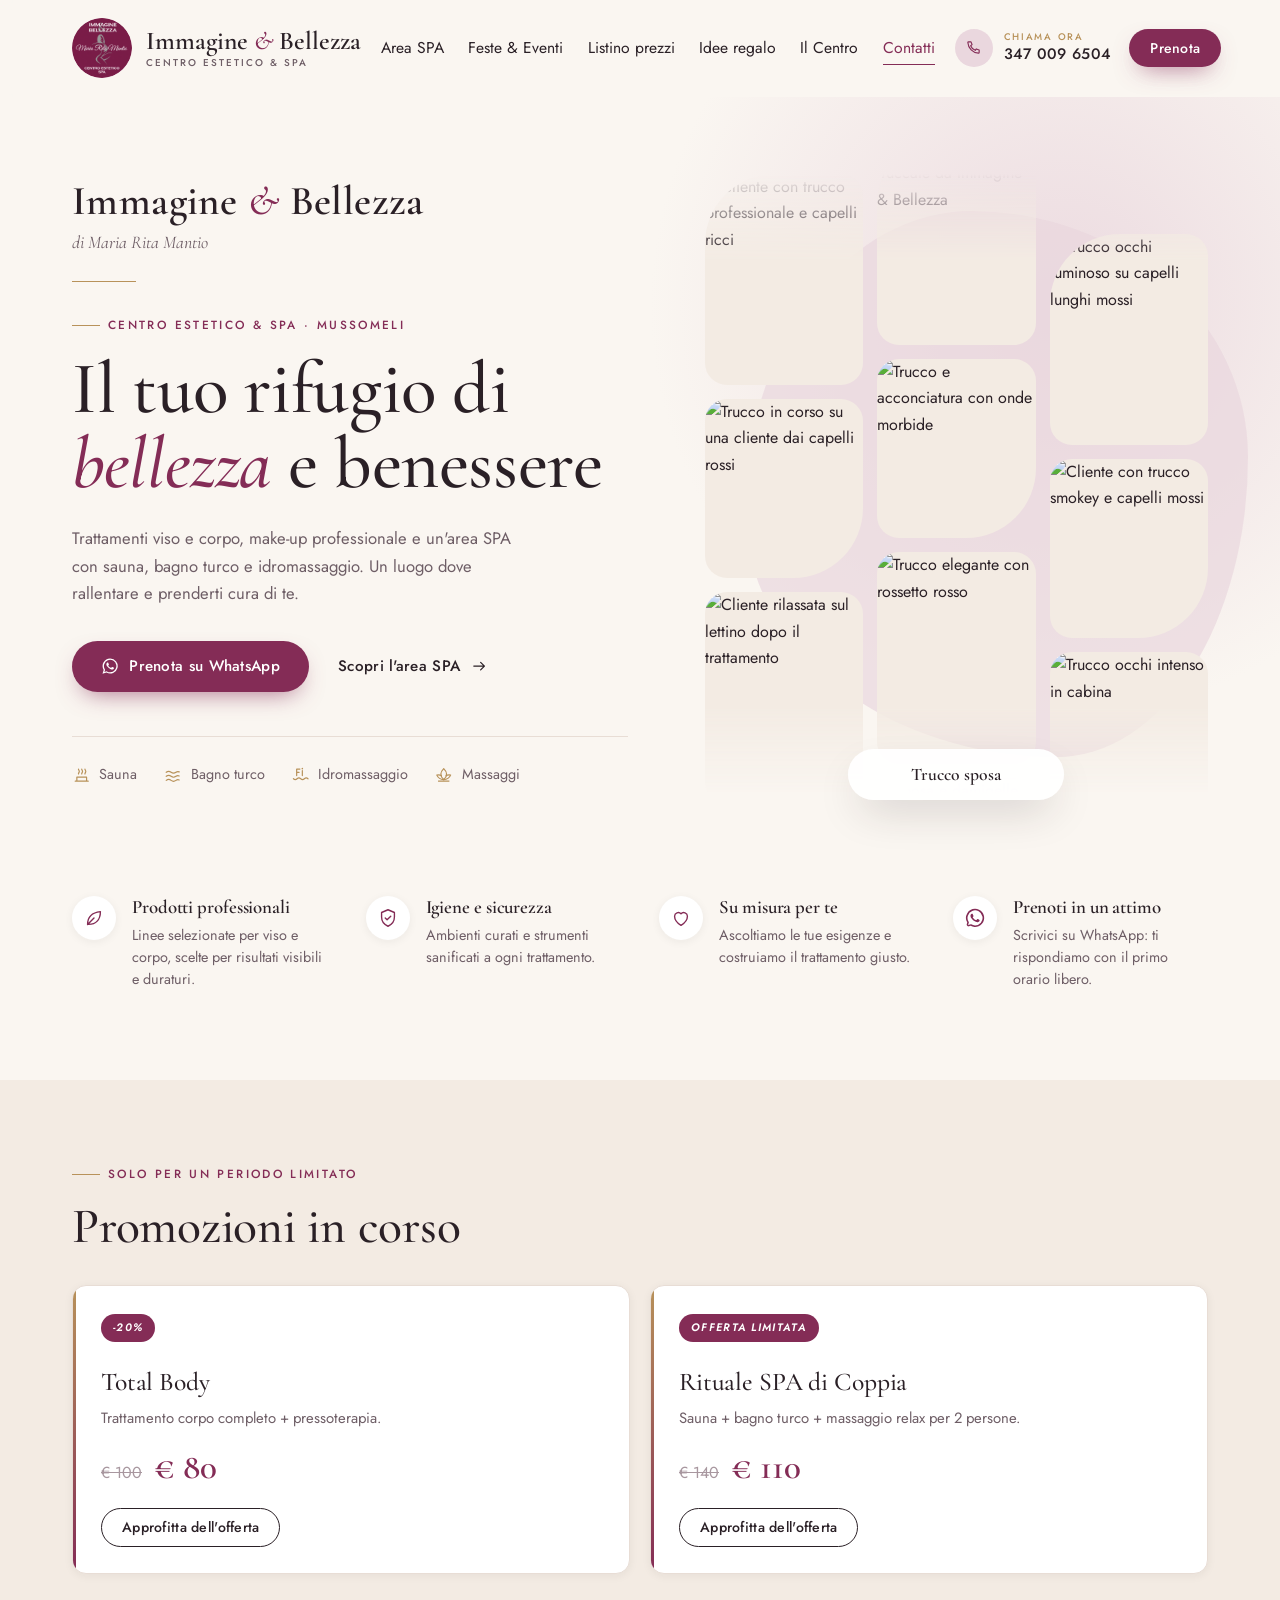
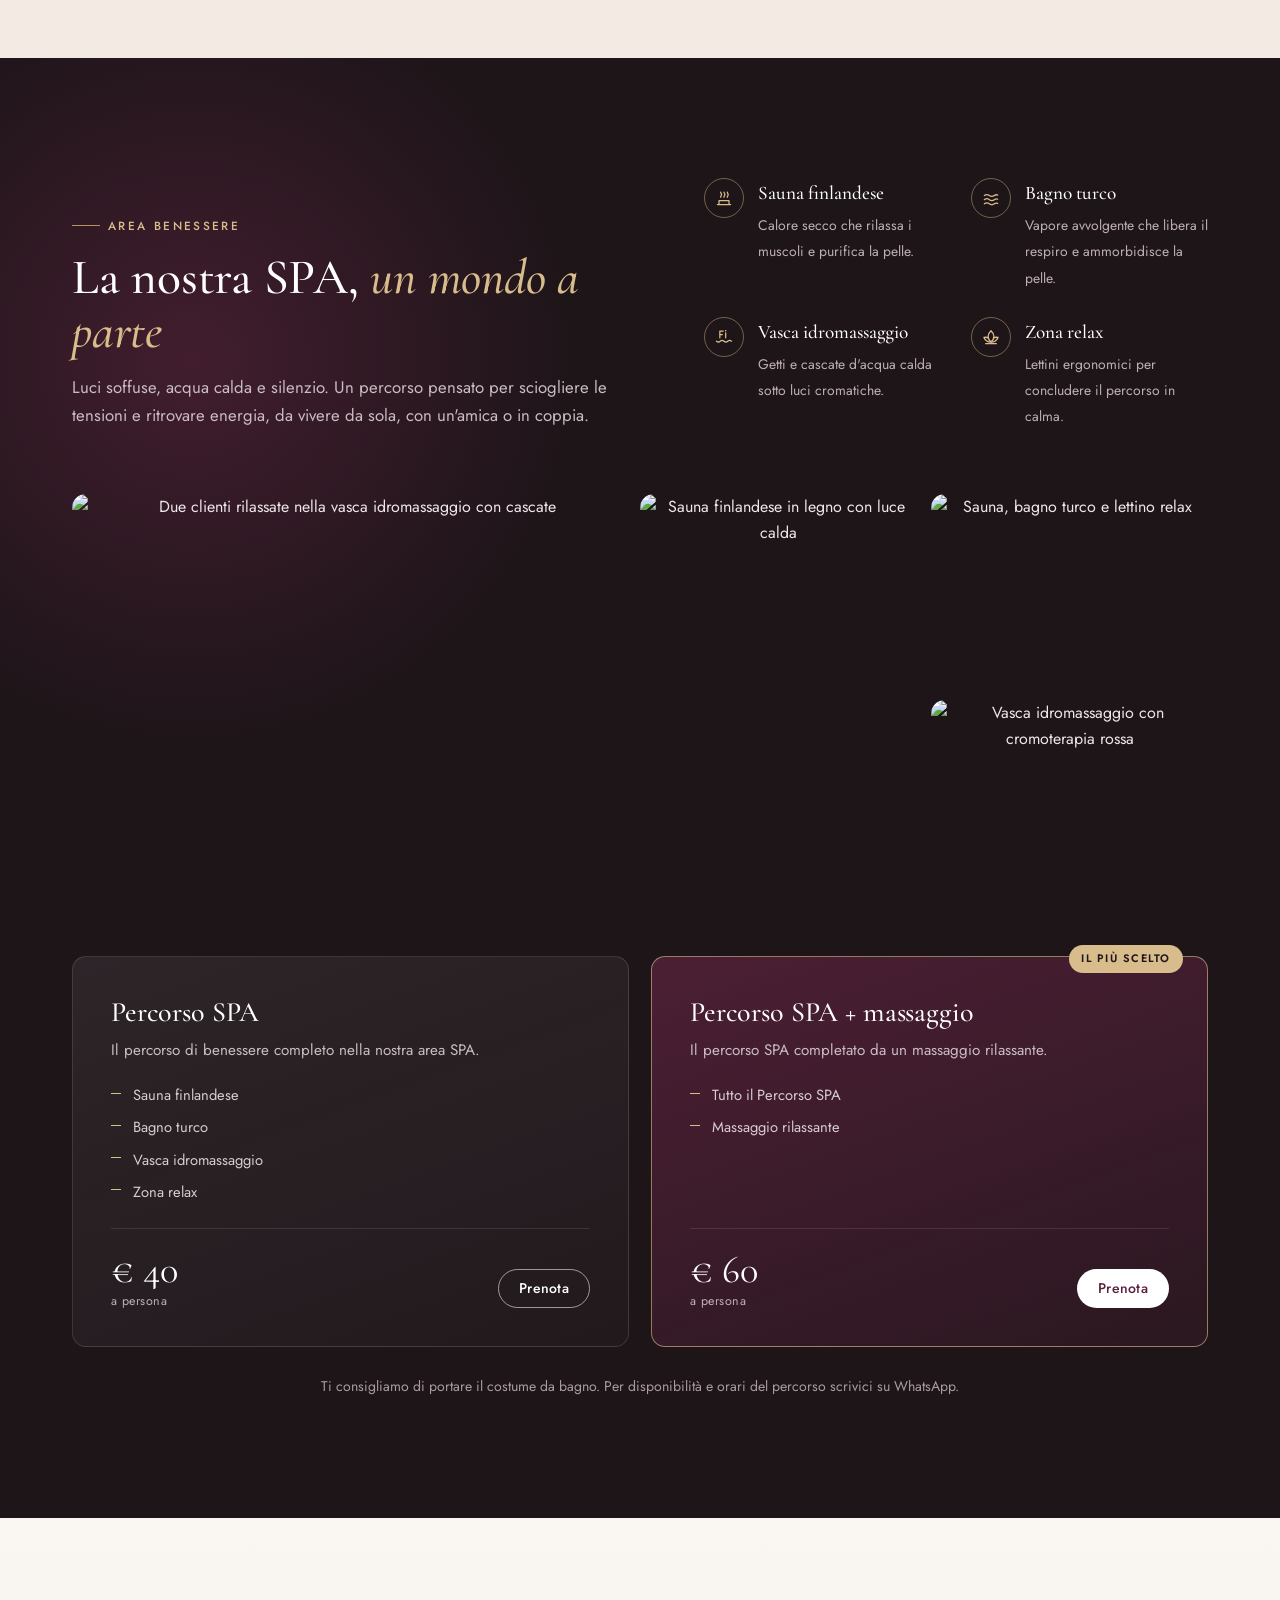
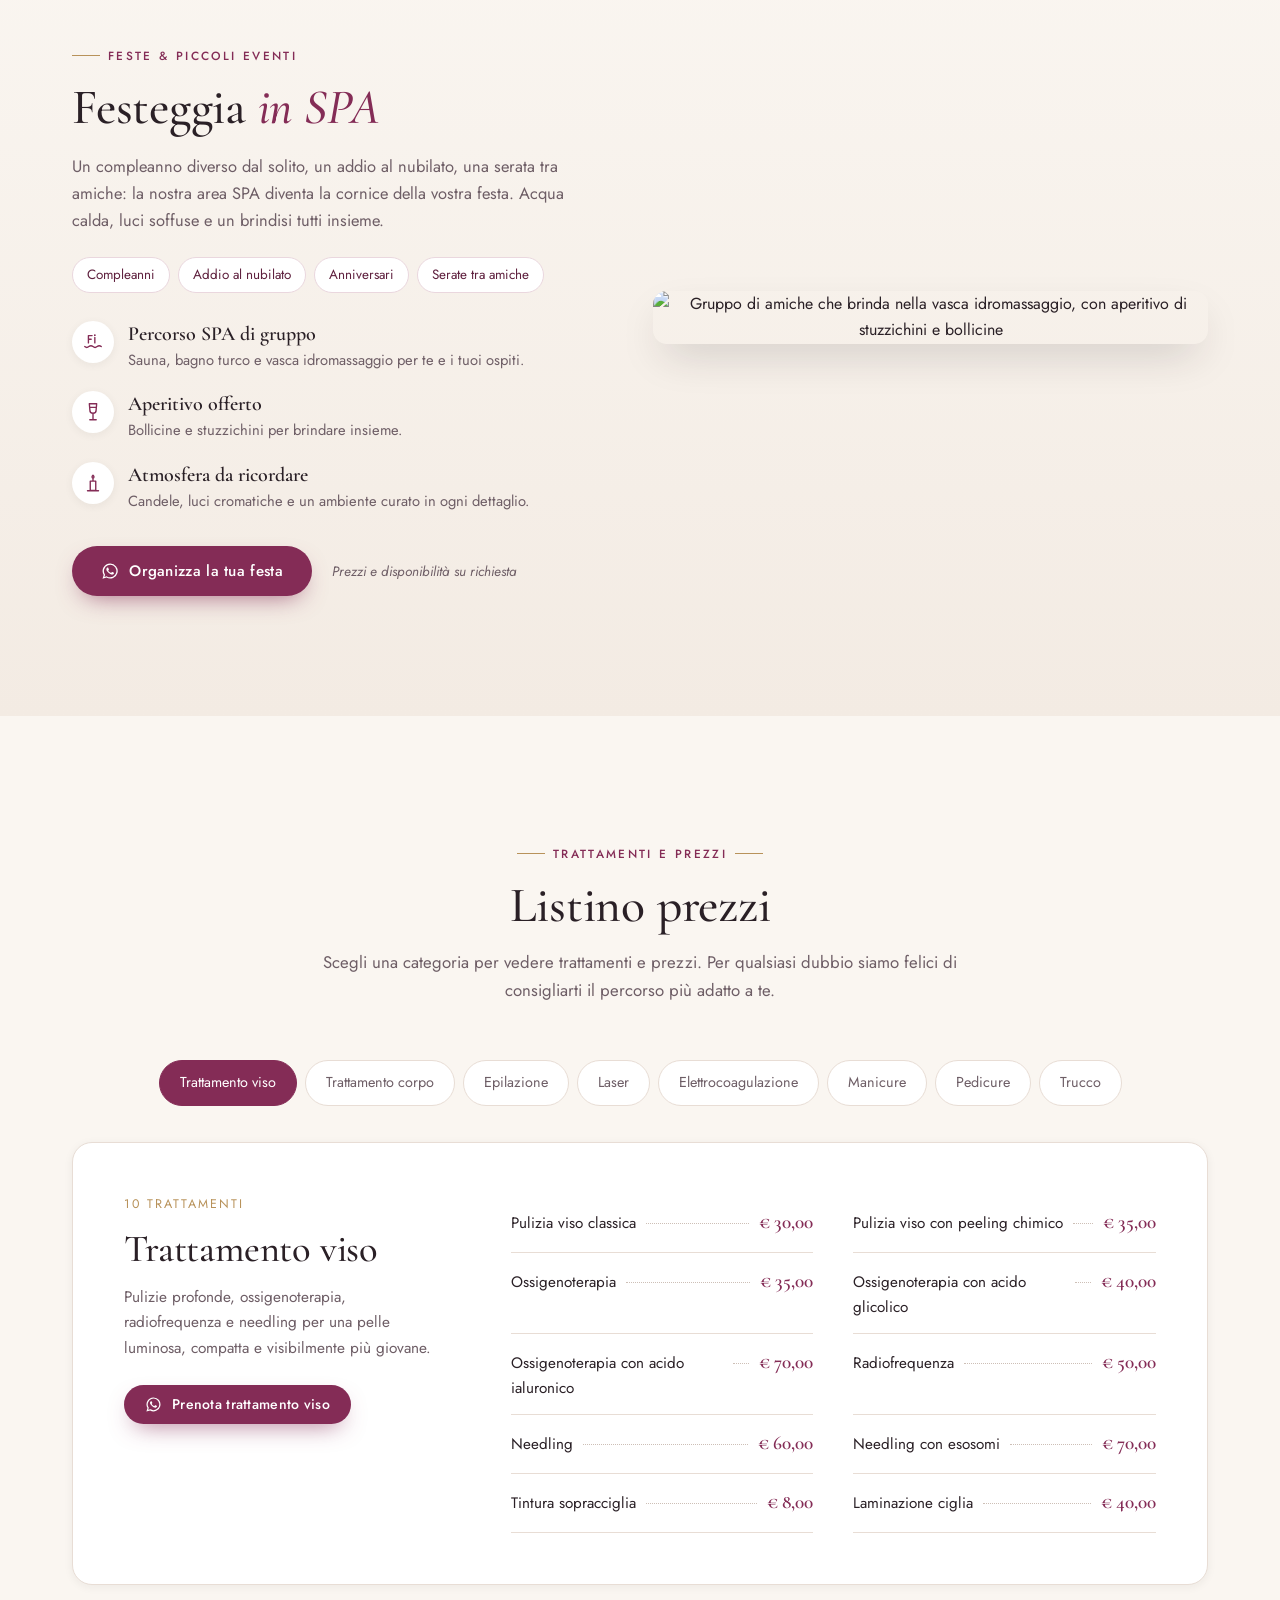
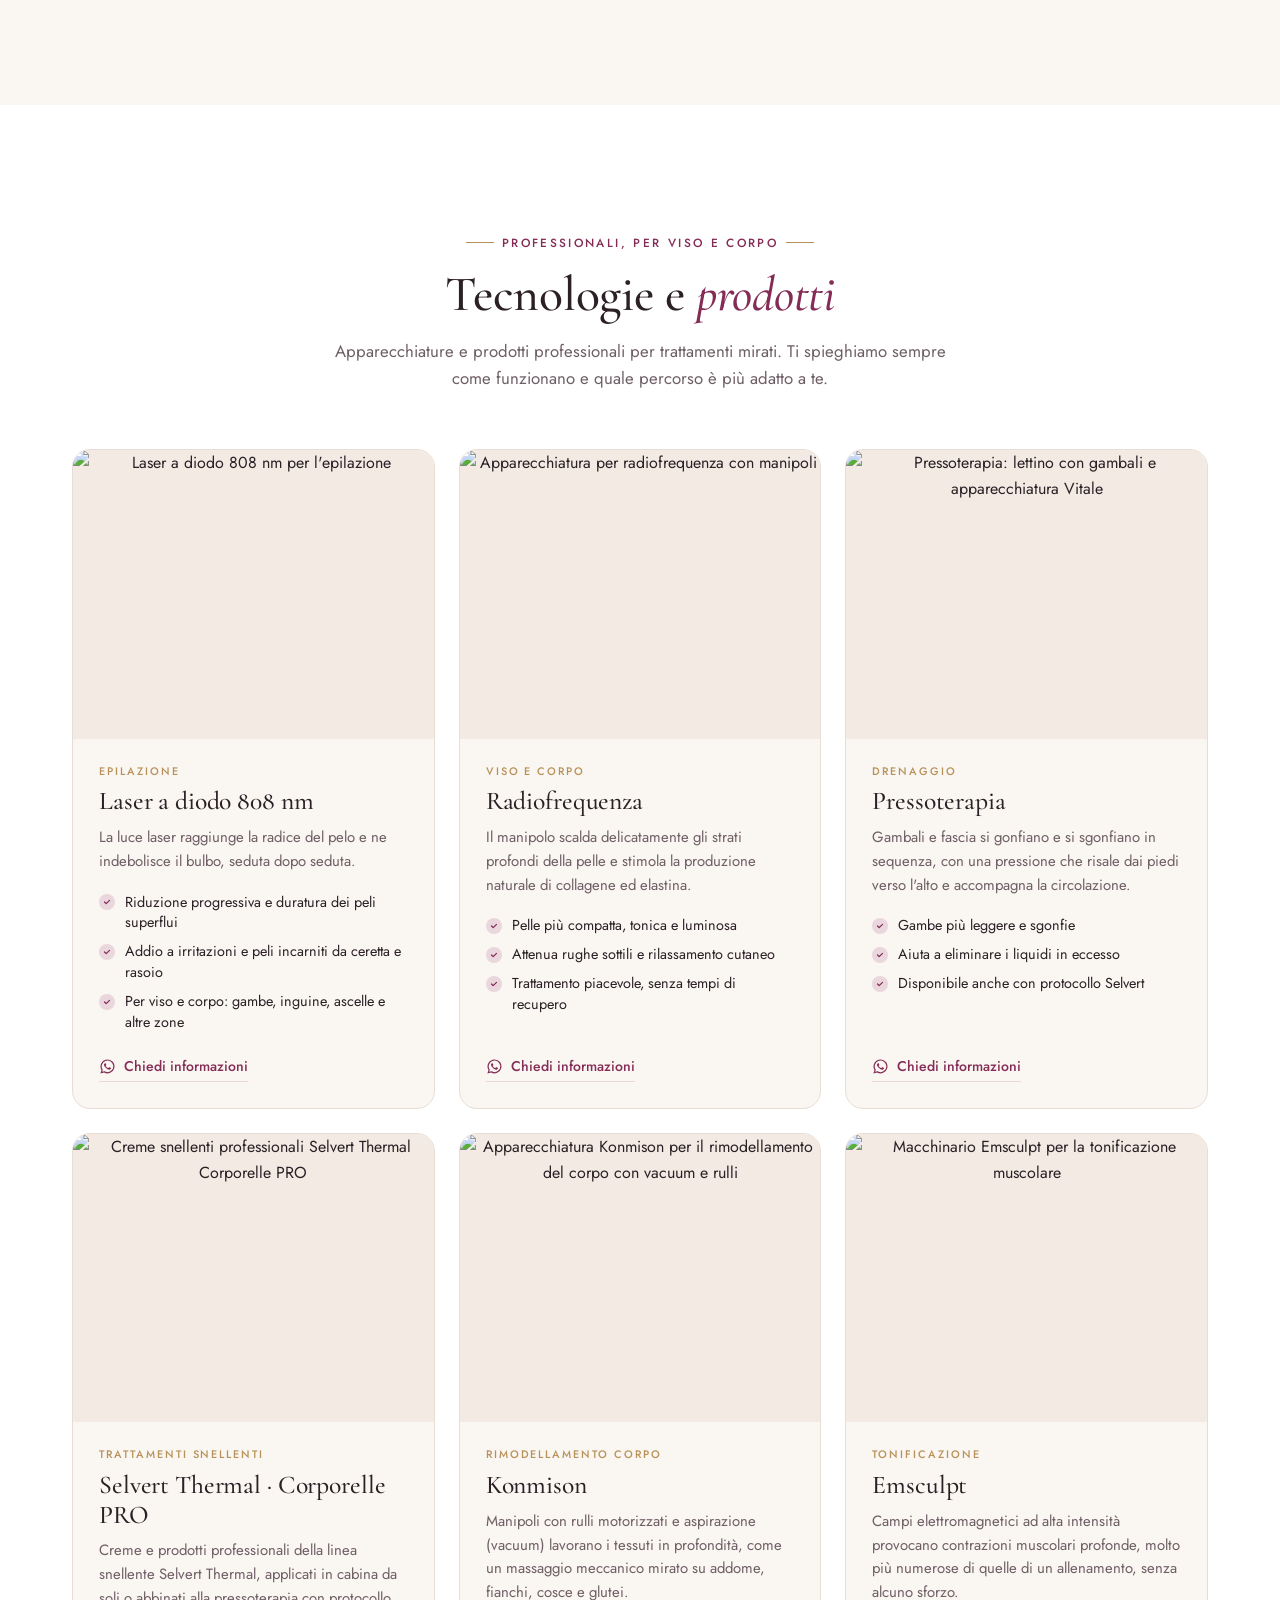
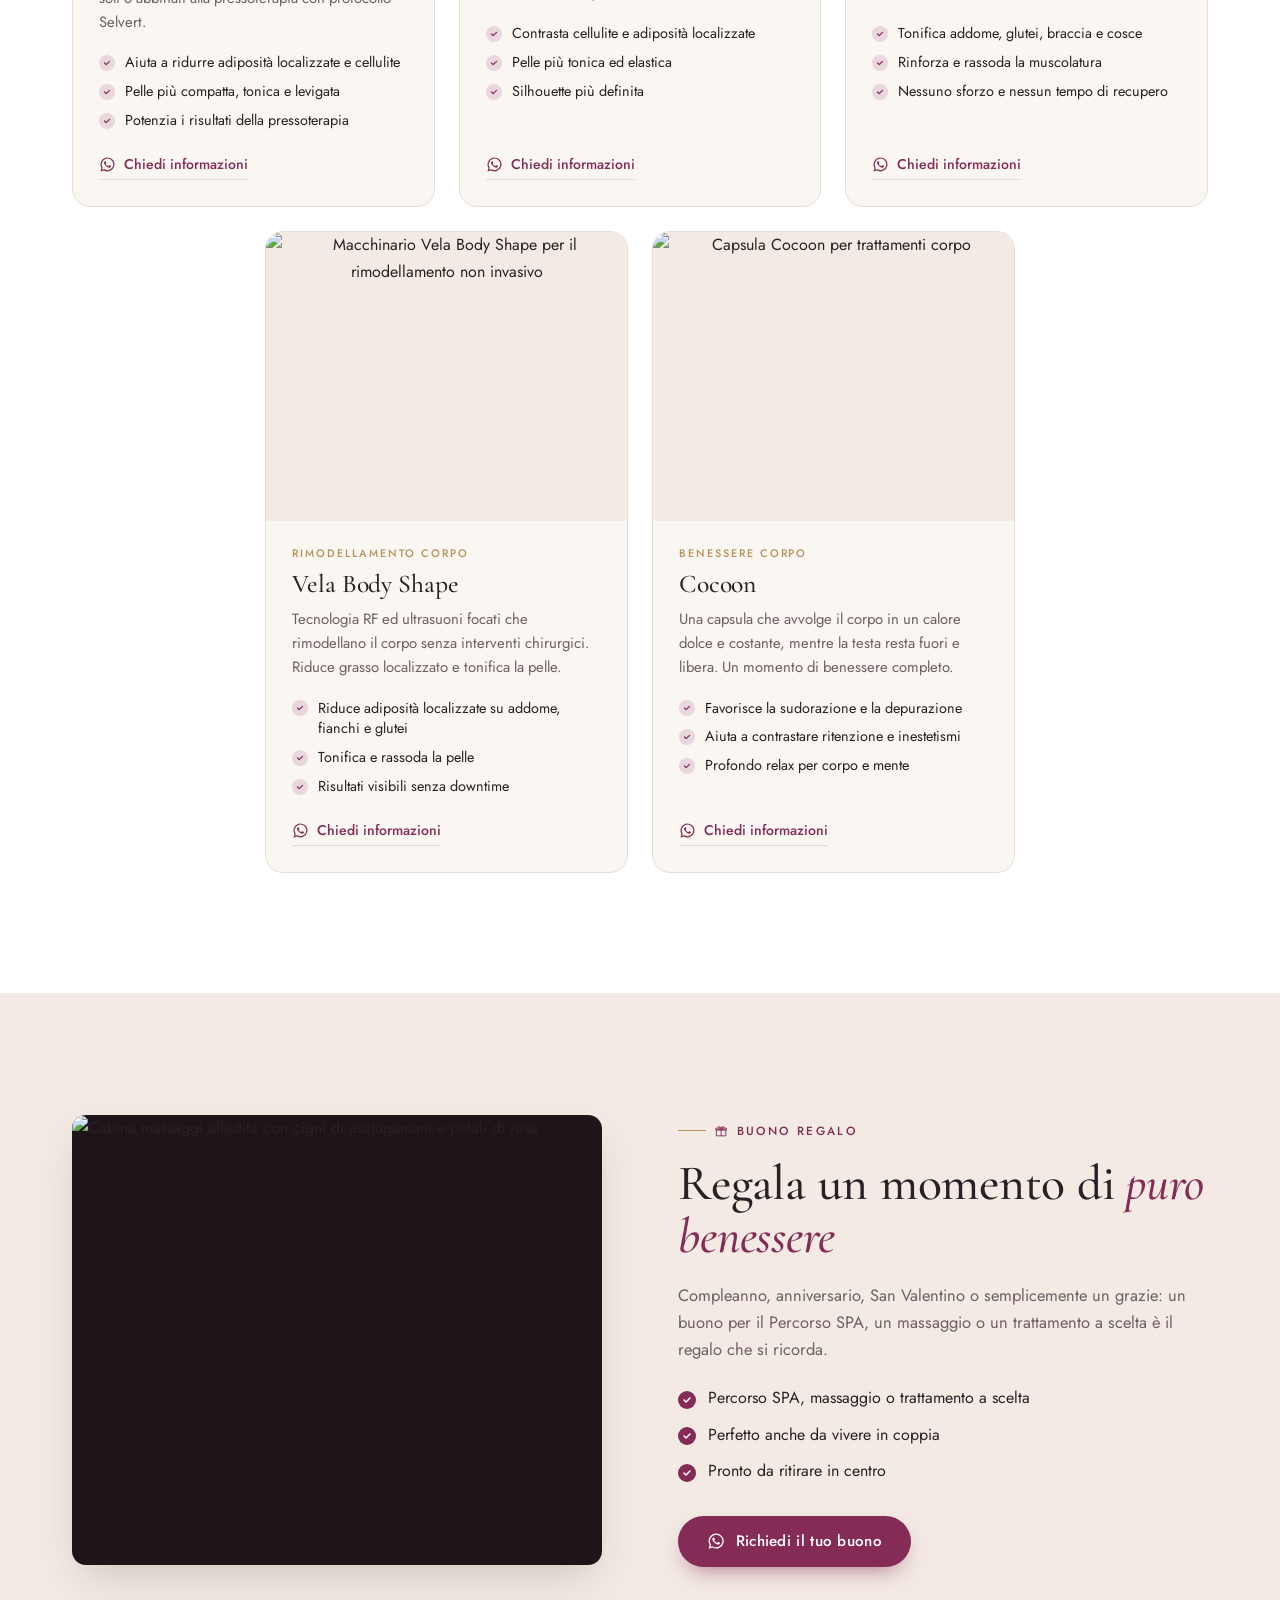
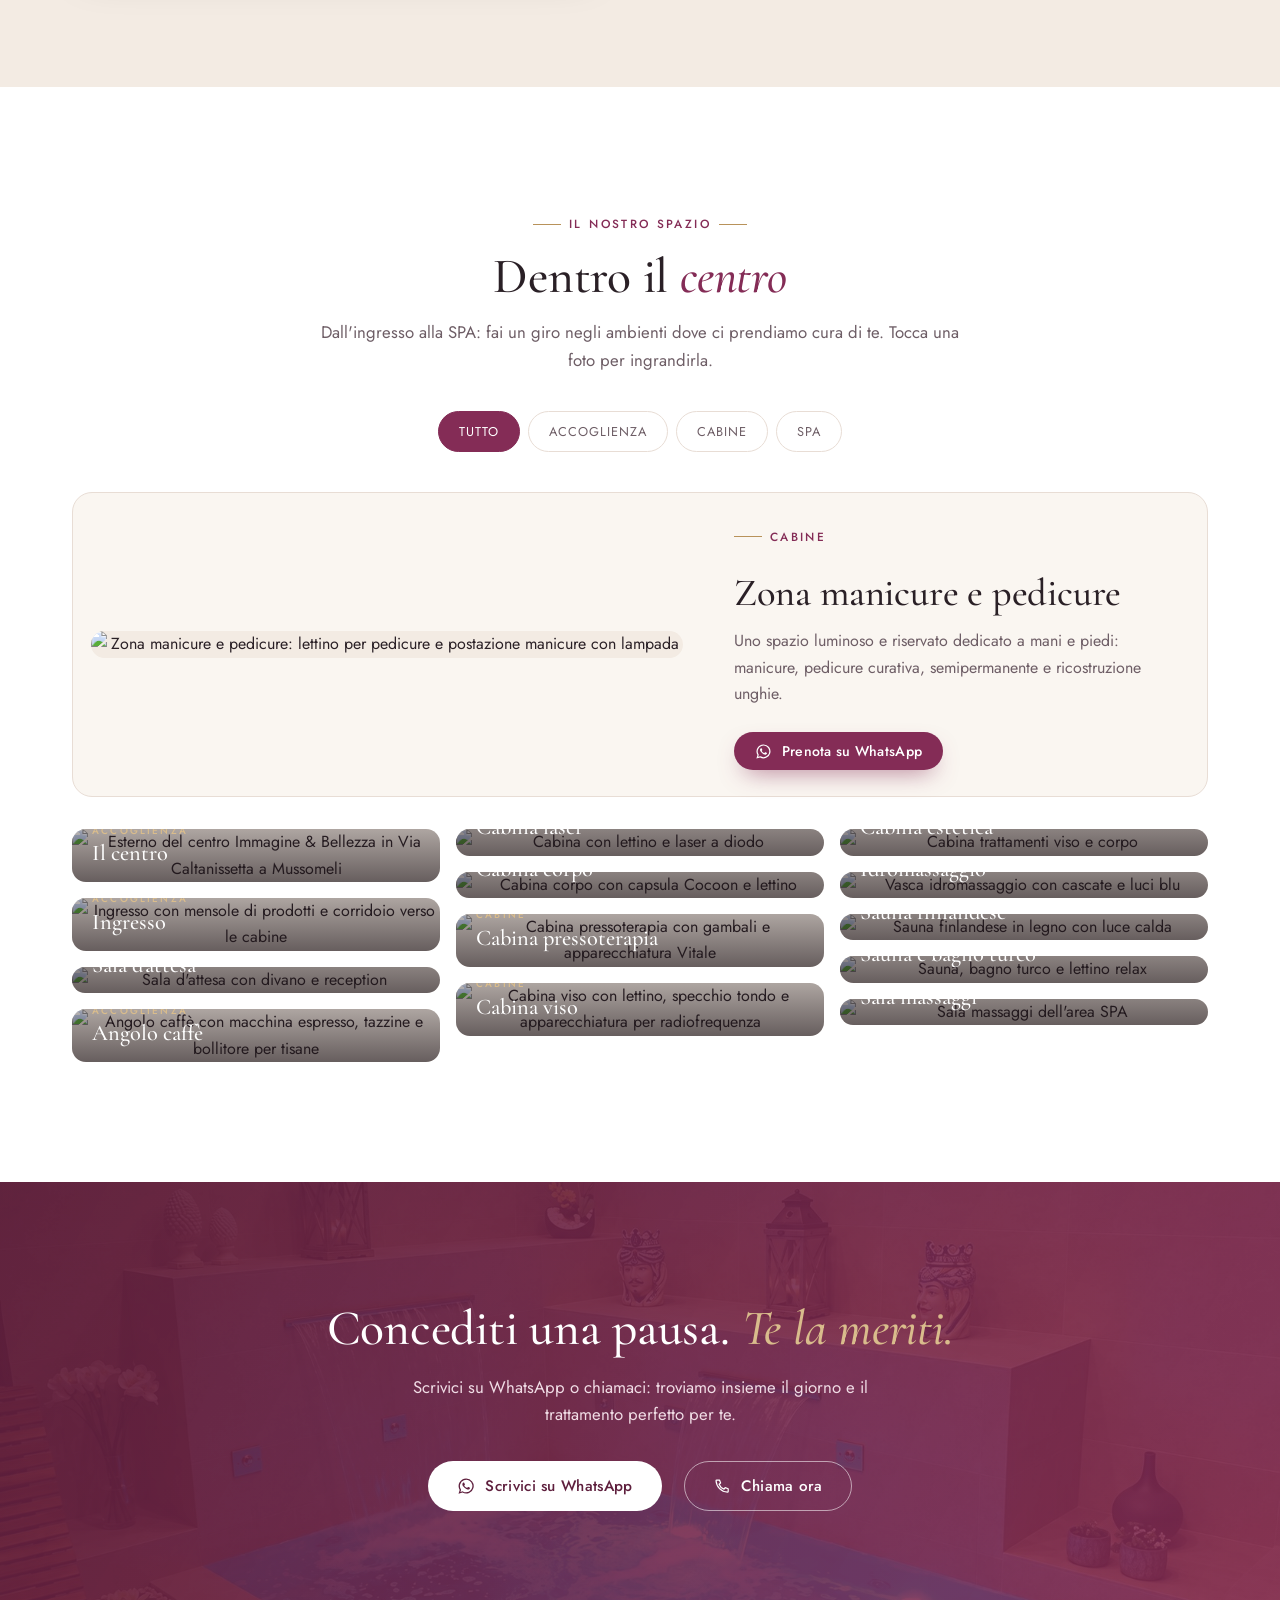
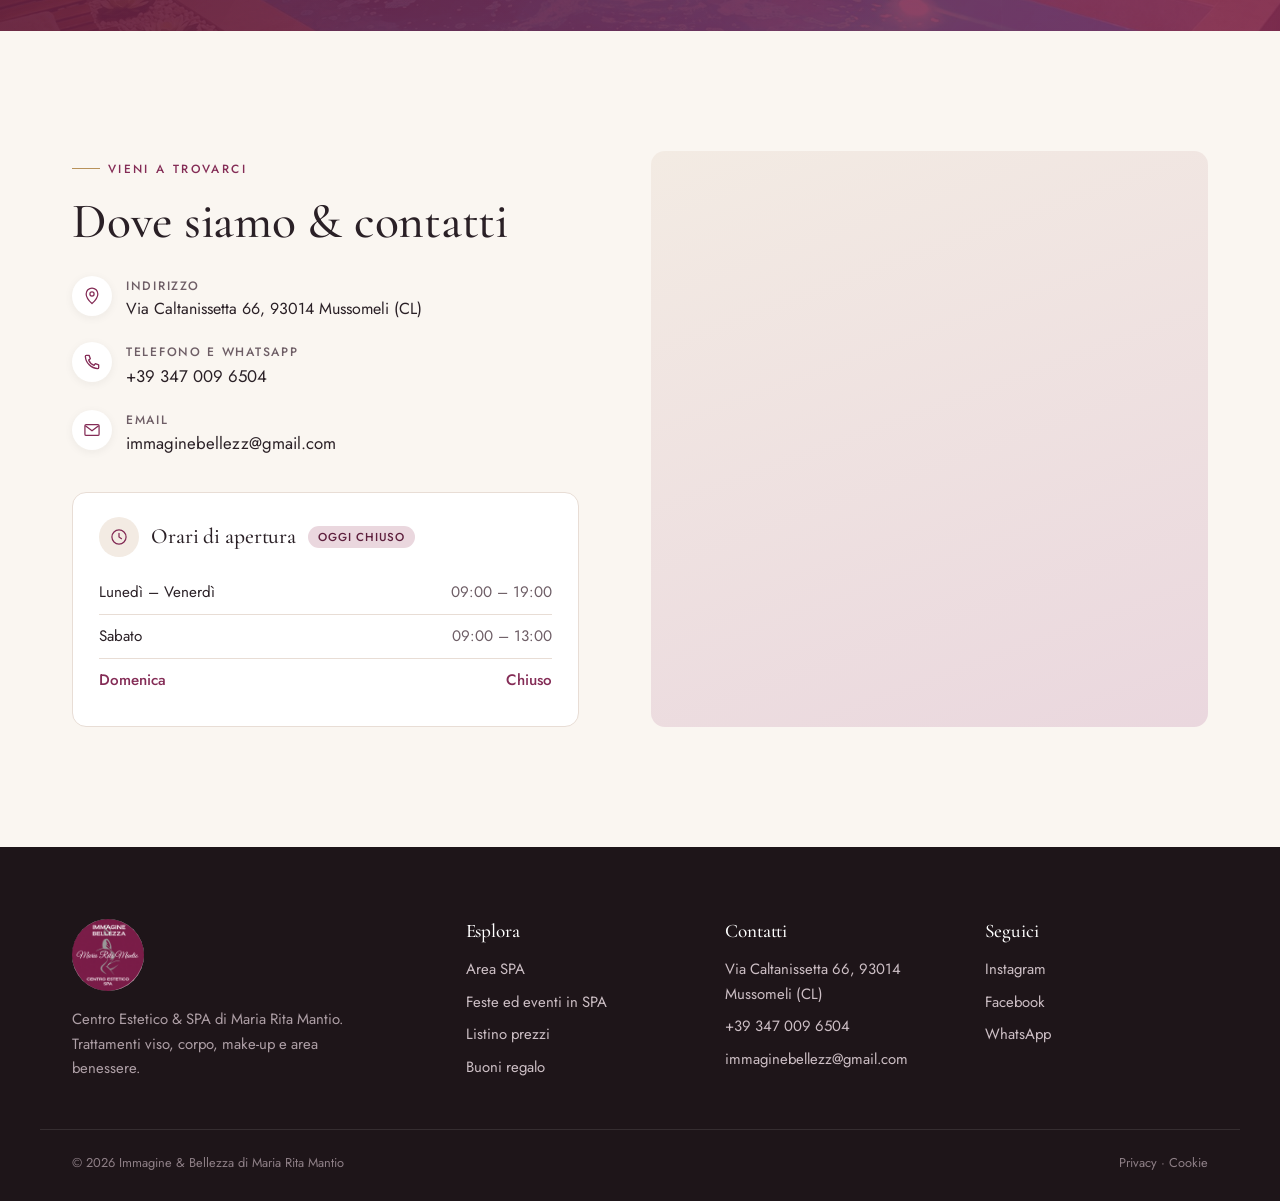
==== index.html @ 0547191c "Sezione Trattamenti rinominata «Listino prezzi» (menu, titolo e footer) Co-Authored-By: Claude Opus " ====
<!DOCTYPE html>
<html lang="it">
<head>
<meta charset="UTF-8">
<meta name="viewport" content="width=device-width, initial-scale=1.0, viewport-fit=cover">
<meta name="theme-color" content="#842C56">
<meta name="color-scheme" content="light only">

<!-- =====================================================================
     SEO ON-PAGE — TITLE / META DESCRIPTION
     Città configurata: Mussomeli.
     Title ideale 50-60 caratteri, Meta Description 140-160 caratteri.
     ===================================================================== -->
<title>Immagine & Bellezza di Maria Rita Mantio | Centro Estetico & SPA a Mussomeli</title>
<meta name="description" content="Centro estetico e SPA a Mussomeli: sauna, bagno turco, idromassaggio, massaggi, trattamenti viso e corpo, laser, manicure e trucco sposa. Prenota su WhatsApp.">
<link rel="canonical" href="https://immaginebellezzamantio.it/">

<!-- Open Graph (condivisione social) -->
<meta property="og:type" content="business.business">
<meta property="og:title" content="Immagine & Bellezza di Maria Rita Mantio – Centro Estetico & SPA">
<meta property="og:description" content="Area SPA con sauna, bagno turco e idromassaggio, trattamenti viso e corpo e make-up a Mussomeli.">
<meta property="og:image" content="https://immaginebellezzamantio.it/images/web/spa/vasca3.jpg">
<meta property="og:url" content="https://immaginebellezzamantio.it/">
<meta property="og:locale" content="it_IT">
<meta property="og:site_name" content="Immagine & Bellezza">
<meta property="og:image:width" content="1341">
<meta property="og:image:height" content="1173">
<meta property="og:image:alt" content="Vasca idromassaggio dell'area SPA di Immagine & Bellezza a Mussomeli">
<meta name="twitter:card" content="summary_large_image">

<!-- Scheda attività per Google: aggiornata anche da js/script.js con i dati di content/contatti.json -->
<script type="application/ld+json" id="ld-attivita">
{
  "@context": "https://schema.org",
  "@type": ["BeautySalon", "DaySpa"],
  "@id": "https://immaginebellezzamantio.it/#attivita",
  "name": "Immagine & Bellezza di Maria Rita Mantio",
  "alternateName": ["Immagine e Bellezza", "Centro estetico Maria Rita Mantio"],
  "description": "Centro estetico e SPA a Mussomeli: sauna, bagno turco, idromassaggio, massaggi, trattamenti viso e corpo, laser, manicure e trucco sposa.",
  "url": "https://immaginebellezzamantio.it/",
  "logo": "https://immaginebellezzamantio.it/images/web/logo.png",
  "image": "https://immaginebellezzamantio.it/images/web/spa/vasca3.jpg",
  "telephone": "+39 347 009 6504",
  "email": "immaginebellezz@gmail.com",
  "priceRange": "€€",
  "founder": { "@type": "Person", "name": "Maria Rita Mantio" },
  "address": { "@type": "PostalAddress", "streetAddress": "Via Caltanissetta 66", "addressLocality": "Mussomeli", "addressRegion": "CL", "postalCode": "93014", "addressCountry": "IT" },
  "geo": { "@type": "GeoCoordinates", "latitude": 37.5787, "longitude": 13.7541 },
  "areaServed": ["Mussomeli", "Provincia di Caltanissetta"],
  "sameAs": ["https://www.instagram.com/mariaritamantio/", "https://www.facebook.com/mariarita.mantio.centroestetico"]
}
</script>

<link rel="icon" type="image/png" href="images/web/logo.png">
<link rel="apple-touch-icon" href="images/web/logo.png">
<link rel="preconnect" href="https://fonts.googleapis.com">
<link rel="preconnect" href="https://fonts.gstatic.com" crossorigin>
<link href="https://fonts.googleapis.com/css2?family=Cormorant+Garamond:ital,wght@0,400;0,500;0,600;1,400;1,500&family=Jost:wght@300;400;500;600&display=swap" rel="stylesheet">
<link rel="stylesheet" href="css/style.css">
<!-- Attiva le animazioni solo se JavaScript è disponibile -->
<script>document.documentElement.classList.add("js");</script>

<!-- I dati strutturati per Google (indirizzo, orari, telefono) vengono generati da js/script.js
     a partire da content/contatti.json, modificabile dal pannello /admin -->
</head>
<body>

<a class="skip-link" href="#main">Vai al contenuto</a>

<!-- Icone SVG riutilizzabili -->
<svg width="0" height="0" style="position:absolute" aria-hidden="true">
  <symbol id="i-whatsapp" viewBox="0 0 24 24"><path fill="currentColor" d="M12.04 2a9.9 9.9 0 0 0-8.5 14.96L2 22l5.18-1.5A9.9 9.9 0 1 0 12.04 2Zm0 18.1a8.2 8.2 0 0 1-4.2-1.15l-.3-.18-3.07.9.9-3-.2-.31a8.2 8.2 0 1 1 6.87 3.74Zm4.5-6.14c-.25-.12-1.46-.72-1.69-.8-.23-.08-.39-.12-.55.12-.16.25-.63.8-.78.97-.14.16-.29.18-.53.06a6.7 6.7 0 0 1-1.98-1.22 7.4 7.4 0 0 1-1.37-1.7c-.14-.25 0-.38.11-.5.11-.11.25-.29.37-.43.12-.15.16-.25.25-.41.08-.17.04-.31-.02-.43-.06-.13-.55-1.33-.76-1.82-.2-.48-.4-.41-.55-.42h-.47a.9.9 0 0 0-.65.3 2.74 2.74 0 0 0-.86 2.04 4.76 4.76 0 0 0 1 2.53 10.9 10.9 0 0 0 4.18 3.69c.58.25 1.04.4 1.4.52.58.18 1.12.16 1.54.1.47-.07 1.46-.6 1.66-1.18.2-.57.2-1.07.15-1.17-.06-.1-.22-.17-.47-.29Z"/></symbol>
  <symbol id="i-phone" viewBox="0 0 24 24"><path fill="none" stroke="currentColor" stroke-width="1.6" stroke-linecap="round" stroke-linejoin="round" d="M5 4h3.5l1.5 4-2 1.5a11 11 0 0 0 6.5 6.5l1.5-2 4 1.5V19a1 1 0 0 1-1 1A16 16 0 0 1 4 5a1 1 0 0 1 1-1Z"/></symbol>
  <symbol id="i-leaf" viewBox="0 0 24 24"><path fill="none" stroke="currentColor" stroke-width="1.5" stroke-linecap="round" stroke-linejoin="round" d="M5 19c0-8 5-13 14-14 0 9-5 14-13 14M5 19l7-7"/></symbol>
  <symbol id="i-shield" viewBox="0 0 24 24"><path fill="none" stroke="currentColor" stroke-width="1.5" stroke-linejoin="round" d="M12 3 5 6v5c0 4.5 3 8.3 7 10 4-1.7 7-5.5 7-10V6l-7-3Z"/><path fill="none" stroke="currentColor" stroke-width="1.5" stroke-linecap="round" stroke-linejoin="round" d="m9 12 2 2 4-4"/></symbol>
  <symbol id="i-heart" viewBox="0 0 24 24"><path fill="none" stroke="currentColor" stroke-width="1.5" stroke-linejoin="round" d="M12 20s-7-4.4-7-10a4 4 0 0 1 7-2.6A4 4 0 0 1 19 10c0 5.6-7 10-7 10Z"/></symbol>
  <symbol id="i-sauna" viewBox="0 0 24 24"><path fill="none" stroke="currentColor" stroke-width="1.5" stroke-linecap="round" stroke-linejoin="round" d="M4 20h16M6 20v-5h12v5M8 11c0-1.5 1-1.5 1-3s-1-1.5-1-3M12 11c0-1.5 1-1.5 1-3s-1-1.5-1-3M16 11c0-1.5 1-1.5 1-3s-1-1.5-1-3"/></symbol>
  <symbol id="i-steam" viewBox="0 0 24 24"><path fill="none" stroke="currentColor" stroke-width="1.5" stroke-linecap="round" d="M4 9c2-1.5 4-1.5 6 0s4 1.5 6 0 3-1 4-.5M4 14c2-1.5 4-1.5 6 0s4 1.5 6 0 3-1 4-.5M4 19c2-1.5 4-1.5 6 0s4 1.5 6 0 3-1 4-.5"/></symbol>
  <symbol id="i-wave" viewBox="0 0 24 24"><path fill="none" stroke="currentColor" stroke-width="1.5" stroke-linecap="round" stroke-linejoin="round" d="M3 17c1.5 1.3 3 1.3 4.5 0s3-1.3 4.5 0 3 1.3 4.5 0 3-1.3 4.5 0M7 13V5h4M7 9h3M14 13V7"/><circle cx="14" cy="4.5" r="1" fill="currentColor"/></symbol>
  <symbol id="i-lotus" viewBox="0 0 24 24"><path fill="none" stroke="currentColor" stroke-width="1.5" stroke-linejoin="round" d="M12 18c-2.5-2-3.5-4.5-3.5-7S10 6.5 12 4.5c2 2 3.5 4 3.5 6.5S14.5 16 12 18Z"/><path fill="none" stroke="currentColor" stroke-width="1.5" stroke-linejoin="round" d="M12 18c-4 0-7-2-8.5-5.5 2.5-.5 4.5 0 6 1M12 18c4 0 7-2 8.5-5.5-2.5-.5-4.5 0-6 1M5 20h14"/></symbol>
  <symbol id="i-glass" viewBox="0 0 24 24"><path fill="none" stroke="currentColor" stroke-width="1.5" stroke-linecap="round" stroke-linejoin="round" d="M8 3h8l-.6 7a3.4 3.4 0 0 1-6.8 0L8 3ZM12 13.5V20M8.5 20.5h7M8.3 7h7.4"/></symbol>
  <symbol id="i-candle" viewBox="0 0 24 24"><path fill="none" stroke="currentColor" stroke-width="1.5" stroke-linecap="round" stroke-linejoin="round" d="M9 10h6v10H9zM12 10V8M12 3.5c1.2 1.3 1.6 2.3 0 3.5-1.6-1.2-1.2-2.2 0-3.5ZM6 20.5h12"/></symbol>
  <symbol id="i-users" viewBox="0 0 24 24"><circle cx="9" cy="8" r="3" fill="none" stroke="currentColor" stroke-width="1.5"/><path fill="none" stroke="currentColor" stroke-width="1.5" stroke-linecap="round" d="M3.5 19a5.5 5.5 0 0 1 11 0M15.5 5.3a3 3 0 0 1 0 5.4M17 14a5.5 5.5 0 0 1 3.5 5"/></symbol>
  <symbol id="i-gift" viewBox="0 0 24 24"><path fill="none" stroke="currentColor" stroke-width="1.5" stroke-linejoin="round" d="M4 10h16v10H4zM3 7h18v3H3zM12 7v13M12 7C10.5 4 7 3.5 7 5.5S10 7 12 7Zm0 0c1.5-3 5-3.5 5-1.5S14 7 12 7Z"/></symbol>
  <symbol id="i-pin" viewBox="0 0 24 24"><path fill="none" stroke="currentColor" stroke-width="1.5" stroke-linejoin="round" d="M12 21s7-6.2 7-11.5a7 7 0 0 0-14 0C5 14.8 12 21 12 21Z"/><circle cx="12" cy="9.5" r="2.5" fill="none" stroke="currentColor" stroke-width="1.5"/></symbol>
  <symbol id="i-clock" viewBox="0 0 24 24"><circle cx="12" cy="12" r="8.5" fill="none" stroke="currentColor" stroke-width="1.5"/><path fill="none" stroke="currentColor" stroke-width="1.5" stroke-linecap="round" d="M12 7.5V12l3 2"/></symbol>
  <symbol id="i-mail" viewBox="0 0 24 24"><rect x="3.5" y="5.5" width="17" height="13" rx="1.5" fill="none" stroke="currentColor" stroke-width="1.5"/><path fill="none" stroke="currentColor" stroke-width="1.5" stroke-linejoin="round" d="m4 7 8 6 8-6"/></symbol>
  <symbol id="i-arrow" viewBox="0 0 24 24"><path fill="none" stroke="currentColor" stroke-width="1.6" stroke-linecap="round" stroke-linejoin="round" d="M5 12h14m-5-5 5 5-5 5"/></symbol>
  <symbol id="i-close" viewBox="0 0 24 24"><path fill="none" stroke="currentColor" stroke-width="1.6" stroke-linecap="round" d="M6 6l12 12M18 6 6 18"/></symbol>
  <symbol id="i-star" viewBox="0 0 24 24"><path fill="currentColor" d="m12 3 2.7 5.6 6.1.8-4.5 4.2 1.1 6.1L12 16.8l-5.4 2.9 1.1-6.1-4.5-4.2 6.1-.8L12 3Z"/></symbol>
</svg>

<header class="site" id="top">
  <div class="wrap">
    <a href="#home" class="logo" aria-label="Immagine & Bellezza — torna all'inizio">
      <img src="images/web/logo.png" alt="" class="logo-img" width="48" height="48">
      <span class="logo-text"><span>Immagine <em>&amp;</em> Bellezza</span><small>Centro Estetico &amp; SPA</small></span>
    </a>
    <nav class="main" id="menu" aria-label="Menu principale">
      <ul>
        <li><a href="#spa">Area SPA</a></li>
        <li><a href="#eventi">Feste &amp; Eventi</a></li>
        <li><a href="#servizi">Listino prezzi</a></li>
        <li><a href="#regalo">Idee regalo</a></li>
        <li><a href="#galleria">Il Centro</a></li>
        <li><a href="#dove-siamo">Contatti</a></li>
      </ul>
      <div class="nav-mobile-cta">
        <a class="btn btn-primary" data-wa="Ciao! Vorrei prenotare un appuntamento." href="https://wa.me/393470096504"><svg class="ico"><use href="#i-whatsapp"/></svg>Prenota su WhatsApp</a>
        <a class="btn btn-outline" href="tel:+393470096504"><svg class="ico"><use href="#i-phone"/></svg><span data-c="telefono">+39 347 009 6504</span></a>
      </div>
    </nav>
    <div class="header-actions">
      <a class="header-phone" href="tel:+393470096504" aria-label="Chiama ora" title="Chiama ora"><span class="hp-ico"><svg class="ico"><use href="#i-phone"/></svg></span><span class="hp-txt"><small>Chiama ora</small><span data-c="telefono-breve">347 009 6504</span></span></a>
      <a class="btn btn-primary btn-sm" data-wa="Ciao! Vorrei prenotare un appuntamento." href="https://wa.me/393470096504">Prenota</a>
      <button class="nav-toggle" aria-label="Apri menu" aria-expanded="false" aria-controls="menu"><span></span><span></span><span></span></button>
    </div>
  </div>
</header>

<main id="main">

  <!-- ============================= HERO =============================
       Testi e foto si modificano dal pannello /admin (sezione Home). -->
  <section id="home" class="hero">
    <div class="wrap">
      <div class="hero-copy">
        <p class="hero-brand" id="hero-brand">
          <span class="hero-brand-name">Immagine <em>&amp;</em> Bellezza</span>
          <span class="hero-brand-sub">di Maria Rita Mantio</span>
        </p>
        <span class="eyebrow" data-t="home.hero.eyebrow">Centro Estetico &amp; SPA · Mussomeli</span>
        <h1 data-t="home.hero.titolo">Il tuo rifugio di <em>bellezza</em> e benessere</h1>
        <p class="lead" data-t="home.hero.testo">Trattamenti viso e corpo, make-up professionale e un'area SPA con sauna, bagno turco e idromassaggio. Un luogo dove rallentare e prenderti cura di te.</p>
        <div class="hero-actions">
          <a class="btn btn-primary" data-wa="Ciao! Vorrei prenotare un appuntamento." data-wa-t="home.hero.messaggio_whatsapp" href="https://wa.me/393470096504"><svg class="ico"><use href="#i-whatsapp"/></svg><span data-t="home.hero.pulsante">Prenota su WhatsApp</span></a>
          <a class="btn btn-ghost" href="#spa">Scopri l'area SPA <svg class="ico"><use href="#i-arrow"/></svg></a>
        </div>
        <ul class="hero-facts" id="hero-facts" aria-label="Cosa trovi da noi">
          <li><svg class="ico"><use href="#i-sauna"/></svg>Sauna</li>
          <li><svg class="ico"><use href="#i-steam"/></svg>Bagno turco</li>
          <li><svg class="ico"><use href="#i-wave"/></svg>Idromassaggio</li>
          <li><svg class="ico"><use href="#i-lotus"/></svg>Massaggi</li>
        </ul>
      </div>
      <div class="hero-visual">
        <div class="hero-arch" id="hero-arch" aria-label="Foto del centro estetico e dell'area SPA" role="img"></div>
        <img class="hero-seal" src="images/web/logo.png" alt="" width="120" height="120">
        <div class="hero-card" id="hero-card"><strong>Trucco sposa</strong></div>
      </div>
    </div>
  </section>

  <!-- ===================== PUNTI DI FORZA ===================== -->
  <section class="pillars" aria-label="Perché sceglierci">
    <div class="wrap" id="pillars">
      <div class="pillar reveal"><svg class="ico"><use href="#i-leaf"/></svg><div><h3>Prodotti professionali</h3><p>Linee selezionate per viso e corpo, scelte per risultati visibili e duraturi.</p></div></div>
      <div class="pillar reveal"><svg class="ico"><use href="#i-shield"/></svg><div><h3>Igiene e sicurezza</h3><p>Ambienti curati e strumenti sanificati a ogni trattamento.</p></div></div>
      <div class="pillar reveal"><svg class="ico"><use href="#i-heart"/></svg><div><h3>Su misura per te</h3><p>Ascoltiamo le tue esigenze e costruiamo il trattamento giusto.</p></div></div>
      <div class="pillar reveal"><svg class="ico"><use href="#i-whatsapp"/></svg><div><h3>Prenoti in un attimo</h3><p>Scrivici su WhatsApp: ti rispondiamo con il primo orario libero.</p></div></div>
    </div>
  </section>

  <!-- ===================== PROMOZIONI ===================== -->
  <section id="promozioni" class="promo" hidden>
    <div class="wrap">
      <div class="promo-head">
        <span class="eyebrow" data-t="promozioni.eyebrow">Solo per un periodo limitato</span>
        <h2 data-t="promozioni.titolo">Promozioni in corso</h2>
      </div>
      <div class="grid-promo" id="grid-promo"><!-- generato da js/script.js (content/promozioni.json) --></div>
    </div>
  </section>

  <!-- ===================== AREA SPA ===================== -->
  <section id="spa" class="spa">
    <div class="wrap">
      <div class="spa-intro">
        <div class="section-head reveal">
          <span class="eyebrow" data-t="spa.eyebrow">Area Benessere</span>
          <h2 data-t="spa.titolo">La nostra SPA, <em>un mondo a parte</em></h2>
          <p data-t="spa.testo">Luci soffuse, acqua calda e silenzio. Un percorso pensato per sciogliere le tensioni e ritrovare energia, da vivere da sola, con un'amica o in coppia.</p>
        </div>
        <ul class="spa-features reveal" id="spa-features">
          <li><svg class="ico"><use href="#i-sauna"/></svg><div><strong>Sauna finlandese</strong><span>Calore secco che rilassa i muscoli e purifica la pelle.</span></div></li>
          <li><svg class="ico"><use href="#i-steam"/></svg><div><strong>Bagno turco</strong><span>Vapore avvolgente che libera il respiro e ammorbidisce la pelle.</span></div></li>
          <li><svg class="ico"><use href="#i-wave"/></svg><div><strong>Vasca idromassaggio</strong><span>Getti e cascate d'acqua calda sotto luci cromatiche.</span></div></li>
          <li><svg class="ico"><use href="#i-lotus"/></svg><div><strong>Zona relax</strong><span>Lettini ergonomici per concludere il percorso in calma.</span></div></li>
        </ul>
      </div>

      <div class="spa-mosaic reveal" id="spa-mosaic"><!-- generato da js/script.js (content/spa.json) --></div>

      <div class="spa-pacchetti" id="lista-spa"><!-- generato da js/script.js (content/spa.json) --></div>
      <p class="spa-note reveal" data-t="spa.nota">Ti consigliamo di portare il costume da bagno. Per disponibilità e orari del percorso scrivici su WhatsApp.</p>
    </div>
  </section>

  <!-- ===================== FESTE & EVENTI IN SPA ===================== -->
  <section id="eventi" class="eventi">
    <div class="wrap">
      <div class="eventi-copy reveal">
        <span class="eyebrow" data-t="eventi.eyebrow">Feste &amp; piccoli eventi</span>
        <h2 data-t="eventi.titolo">Festeggia <em>in SPA</em></h2>
        <p data-t="eventi.testo">Un compleanno diverso dal solito, un addio al nubilato, una serata tra amiche: la nostra area SPA diventa la cornice della vostra festa. Acqua calda, luci soffuse e un brindisi tutti insieme.</p>
        <ul class="occasioni" id="occasioni" aria-label="Occasioni">
          <li>Compleanni</li><li>Addio al nubilato</li><li>Anniversari</li><li>Serate tra amiche</li>
        </ul>
        <ul class="eventi-features" id="eventi-features">
          <li><svg class="ico"><use href="#i-wave"/></svg><div><strong>Percorso SPA di gruppo</strong><span>Sauna, bagno turco e vasca idromassaggio per te e i tuoi ospiti.</span></div></li>
          <li><svg class="ico"><use href="#i-glass"/></svg><div><strong>Aperitivo offerto</strong><span>Bollicine e stuzzichini per brindare insieme.</span></div></li>
          <li><svg class="ico"><use href="#i-candle"/></svg><div><strong>Atmosfera da ricordare</strong><span>Candele, luci cromatiche e un ambiente curato in ogni dettaglio.</span></div></li>
        </ul>
        <div class="eventi-cta">
          <a class="btn btn-primary" data-wa="Ciao! Vorrei organizzare una festa in SPA. Mi date qualche informazione su prezzi e disponibilità?" data-wa-t="eventi.messaggio_whatsapp" href="https://wa.me/393470096504"><svg class="ico"><use href="#i-whatsapp"/></svg><span data-t="eventi.pulsante">Organizza la tua festa</span></a>
          <span class="eventi-nota" data-t="eventi.nota">Prezzi e disponibilità su richiesta</span>
        </div>
      </div>
      <figure class="eventi-img reveal">
        <button id="eventi-foto" data-gallery="images/web/spa/compleanno.jpg" aria-label="Ingrandisci: festa di compleanno in SPA">
          <img src="images/web/spa/compleanno.jpg" alt="Gruppo di amiche che brinda nella vasca idromassaggio, con aperitivo di stuzzichini e bollicine" loading="lazy" width="1402" height="1122">
        </button>
      </figure>
    </div>
  </section>

  <!-- ===================== SERVIZI ESTETICI ===================== -->
  <section id="servizi" class="servizi">
    <div class="wrap">
      <div class="section-head center reveal">
        <span class="eyebrow" data-t="listino.eyebrow">Trattamenti e prezzi</span>
        <h2 data-t="listino.titolo">Listino prezzi</h2>
        <p data-t="listino.testo">Scegli una categoria per vedere trattamenti e prezzi. Per qualsiasi dubbio siamo felici di consigliarti il percorso più adatto a te.</p>
      </div>
      <div class="tabs" role="tablist" aria-label="Categorie di trattamenti" id="tabs-servizi"><!-- generato da js/script.js --></div>
      <div id="grid-servizi"><!-- generato da js/script.js (content/listino.json) --></div>
    </div>
  </section>

  <!-- ===================== TECNOLOGIE E PRODOTTI (dopo il listino) ===================== -->
  <section id="tecnologie" class="tecnologie">
    <div class="wrap">
      <div class="section-head center reveal">
        <span class="eyebrow" data-t="galleria.tecnologie_eyebrow">Professionali, per viso e corpo</span>
        <h2 data-t="galleria.tecnologie_titolo">Tecnologie e <em>prodotti</em></h2>
        <p data-t="galleria.tecnologie_testo">Strumenti professionali per trattamenti viso e corpo mirati.</p>
      </div>
      <div class="grid-tecnologie" id="grid-tecnologie"><!-- generato da js/script.js (content/galleria.json) --></div>
      <div class="car-nav">
        <span class="car-count" aria-live="polite"></span>
        <span class="car-bar"><i></i></span>
        <button type="button" class="car-prev" aria-label="Precedente"><svg class="ico"><use href="#i-arrow"/></svg></button>
        <button type="button" class="car-next" aria-label="Successiva"><svg class="ico"><use href="#i-arrow"/></svg></button>
      </div>
    </div>
  </section>

  <!-- ===================== BUONO REGALO ===================== -->
  <section id="regalo" class="regalo">
    <div class="wrap">
      <div class="regalo-img reveal">
        <div class="regalo-slides" id="regalo-slides"><!-- generato da js/script.js (content/regalo.json) --></div>
      </div>
      <div class="regalo-copy reveal">
        <span class="eyebrow"><svg class="ico"><use href="#i-gift"/></svg> <span data-t="regalo.eyebrow">Buono regalo</span></span>
        <h2 data-t="regalo.titolo">Regala un momento di <em>puro benessere</em></h2>
        <p data-t="regalo.testo">Compleanno, anniversario, San Valentino o semplicemente un grazie: un buono per il Percorso SPA, un massaggio o un trattamento a scelta è il regalo che si ricorda.</p>
        <ul class="check" id="regalo-punti">
          <li>Percorso SPA, massaggio o trattamento a scelta</li>
          <li>Perfetto anche da vivere in coppia</li>
          <li>Pronto da ritirare in centro</li>
        </ul>
        <a class="btn btn-primary" data-wa="Ciao! Vorrei regalare un buono. Mi date qualche informazione?" data-wa-t="regalo.messaggio_whatsapp" href="https://wa.me/393470096504"><svg class="ico"><use href="#i-whatsapp"/></svg><span data-t="regalo.pulsante">Richiedi il tuo buono</span></a>
      </div>
    </div>
  </section>

  <!-- ===================== CHI SIAMO ===================== -->
  <section id="chi-siamo" class="chi-siamo" hidden>
    <div class="wrap">
      <div class="chi-img reveal">
        <img id="chi-foto-grande" src="images/web/ragazze/rossa.jpg" alt="Trucco professionale in corso nel centro Immagine & Bellezza" loading="lazy" style="object-position:38% center">
        <img id="chi-foto-piccola" class="chi-img-small" src="images/web/struttura/prima-stanza.jpg" alt="Cabina trattamenti viso e corpo" loading="lazy">
      </div>
      <div class="chi-copy reveal">
        <span class="eyebrow" data-t="chi_siamo.eyebrow">Chi siamo</span>
        <h2 data-t="chi_siamo.titolo">L'esperienza di <em>Maria Rita Mantio</em></h2>
        <div id="chi-testo"><p>Immagine &amp; Bellezza nasce dalla passione di Maria Rita per l'estetica e il benessere della persona. Ogni trattamento unisce competenza professionale, prodotti di qualità e la massima cura dell'igiene.</p>
        <p>Qui non sei un appuntamento in agenda: ti accogliamo, ti ascoltiamo e ti accompagniamo in un percorso pensato per farti sentire a tuo agio dal primo momento.</p></div>
        <p class="firma" data-t="chi_siamo.firma">Maria Rita Mantio</p>
      </div>
    </div>
  </section>

  <!-- ===================== GALLERIA ===================== -->
  <section id="galleria" class="galleria">
    <div class="wrap">
      <div class="section-head center reveal">
        <span class="eyebrow" data-t="galleria.eyebrow">Il nostro spazio</span>
        <h2 data-t="galleria.titolo">Dentro il centro</h2>
        <p data-t="galleria.testo">Dall'ingresso alla SPA: fai un giro negli ambienti dove ci prendiamo cura di te. Tocca una foto per ingrandirla.</p>
      </div>
      <div class="zone-galleria reveal" id="zone-galleria" role="group" aria-label="Scegli la zona" hidden></div>
      <div id="evidenza-galleria"><!-- foto "in evidenza" (es. zona manicure e pedicure) --></div>
      <div class="grid-galleria reveal" id="grid-galleria"><!-- generato da js/script.js (content/galleria.json) --></div>
      <!-- su mobile foto e schede scorrono in orizzontale: contatore, barra e frecce -->
      <div class="car-nav">
        <span class="car-count" aria-live="polite"></span>
        <span class="car-bar"><i></i></span>
        <button type="button" class="car-prev" aria-label="Precedente"><svg class="ico"><use href="#i-arrow"/></svg></button>
        <button type="button" class="car-next" aria-label="Successiva"><svg class="ico"><use href="#i-arrow"/></svg></button>
      </div>
    </div>
  </section>

  <!-- ===================== RECENSIONI (compare solo se ce ne sono nel pannello) ===================== -->
  <section id="recensioni" class="recensioni" hidden>
    <div class="wrap">
      <div class="section-head center reveal">
        <span class="eyebrow" data-t="recensioni.eyebrow">Dicono di noi</span>
        <h2 data-t="recensioni.titolo">Le parole delle nostre clienti</h2>
      </div>
      <div class="grid-recensioni" id="grid-recensioni"><!-- generato da js/script.js (content/recensioni.json) --></div>
    </div>
  </section>

  <!-- ===================== CTA FINALE ===================== -->
  <section class="cta-finale">
    <div class="wrap reveal">
      <h2 data-t="home.chiusura.titolo">Concediti una pausa. <em>Te la meriti.</em></h2>
      <p data-t="home.chiusura.testo">Scrivici su WhatsApp o chiamaci: troviamo insieme il giorno e il trattamento perfetto per te.</p>
      <div class="hero-actions">
        <a class="btn btn-light" data-wa="Ciao! Vorrei prenotare un appuntamento." href="https://wa.me/393470096504"><svg class="ico"><use href="#i-whatsapp"/></svg>Scrivici su WhatsApp</a>
        <a class="btn btn-ghost-light" href="tel:+393470096504"><svg class="ico"><use href="#i-phone"/></svg>Chiama ora</a>
      </div>
    </div>
  </section>

  <!-- ===================== CONTATTI / DOVE SIAMO ===================== -->
  <section id="dove-siamo" class="contatti">
    <div class="wrap">
      <div class="info-contatti reveal">
        <span class="eyebrow">Vieni a trovarci</span>
        <h2>Dove siamo &amp; contatti</h2>
        <ul class="contatti-lista">
          <li><svg class="ico"><use href="#i-pin"/></svg><div><strong>Indirizzo</strong><span data-c="indirizzo">93014 Mussomeli (CL)</span></div></li>
          <li><svg class="ico"><use href="#i-phone"/></svg><div><strong>Telefono e WhatsApp</strong><a href="tel:+393470096504" data-c="telefono">+39 347 009 6504</a></div></li>
          <li><svg class="ico"><use href="#i-mail"/></svg><div><strong>Email</strong><a href="#" data-c="email"></a></div></li>
        </ul>
        <div class="orari">
          <h3><svg class="ico"><use href="#i-clock"/></svg>Orari di apertura <span class="stato" id="stato-apertura"></span></h3>
          <dl id="orari-lista">
            <dt>Lunedì</dt><dd>Chiuso</dd>
            <dt>Martedì – Venerdì</dt><dd>09:00 – 19:00</dd>
            <dt>Sabato</dt><dd>09:00 – 13:00</dd>
            <dt>Domenica</dt><dd>Chiuso</dd>
          </dl>
        </div>
      </div>
      <div class="mappa reveal" id="mappa" aria-label="Mappa del centro estetico">
        <svg class="ico"><use href="#i-pin"/></svg>
        <p>La mappa comparirà qui quando verrà inserita dal pannello di gestione</p>
        <a class="btn btn-outline btn-sm" id="link-maps" href="https://www.google.com/maps/search/?api=1&query=Immagine+e+Bellezza+Mussomeli" target="_blank" rel="noopener">Apri in Google Maps</a>
      </div>
    </div>
  </section>

</main>

<footer class="site">
  <div class="wrap">
    <div class="footer-brand">
      <img src="images/web/logo.png" alt="Logo Immagine & Bellezza" width="72" height="72" loading="lazy">
      <p>Centro Estetico &amp; SPA di Maria Rita Mantio. Trattamenti viso, corpo, make-up e area benessere.</p>
    </div>
    <div>
      <h3>Esplora</h3>
      <ul>
        <li><a href="#spa">Area SPA</a></li>
        <li><a href="#eventi">Feste ed eventi in SPA</a></li>
        <li><a href="#servizi">Listino prezzi</a></li>
        <li><a href="#regalo">Buoni regalo</a></li>
      </ul>
    </div>
    <div>
      <h3>Contatti</h3>
      <ul>
        <li data-c="indirizzo">Mussomeli (CL)</li>
        <li><a href="tel:+393470096504" data-c="telefono">+39 347 009 6504</a></li>
        <li><a href="#" data-c="email"></a></li>
      </ul>
    </div>
    <div>
      <h3>Seguici</h3>
      <ul>
        <li><a href="#" data-c-link="instagram" target="_blank" rel="noopener">Instagram</a></li>
        <li><a href="#" data-c-link="facebook" target="_blank" rel="noopener">Facebook</a></li>
        <li><a href="https://wa.me/393470096504" data-wa="Ciao!" target="_blank" rel="noopener">WhatsApp</a></li>
      </ul>
    </div>
  </div>
  <div class="wrap basso">
    <span>&copy; <span id="anno"></span> Immagine &amp; Bellezza di Maria Rita Mantio<span data-c="piva"></span></span>
    <span data-legali><span><a href="#" data-c-link="privacy">Privacy</a></span> <span><a href="#" data-c-link="cookie">Cookie</a></span></span>
  </div>
</footer>

<!-- WhatsApp fluttuante (solo desktop) -->
<a class="wa-float" data-wa="Ciao! Vorrei prenotare un appuntamento." href="https://wa.me/393470096504" aria-label="Scrivici su WhatsApp"><svg class="ico"><use href="#i-whatsapp"/></svg></a>

<!-- Visualizzatore foto (galleria) -->
<dialog class="lightbox" id="lightbox" aria-label="Visualizzatore foto">
  <button class="lb-close" aria-label="Chiudi"><svg class="ico"><use href="#i-close"/></svg></button>
  <button class="lb-prev" aria-label="Foto precedente"><svg class="ico"><use href="#i-arrow"/></svg></button>
  <figure><img alt=""><figcaption></figcaption></figure>
  <button class="lb-next" aria-label="Foto successiva"><svg class="ico"><use href="#i-arrow"/></svg></button>
</dialog>

<script>document.getElementById("anno").textContent = new Date().getFullYear();</script>
<script src="js/script.js"></script>
</body>
</html>
---- css/style.css ----
/* =========================================================
   IMMAGINE & BELLEZZA — Design tokens
   Palette: bordeaux (dal logo) + crema calda + oro champagne
            + prugna notte per l'area SPA (richiama le foto)
   Font: Cormorant Garamond (titoli) + Jost (testo/UI)
   ========================================================= */
:root{
  color-scheme: light only;
  --bordeaux:       #842C56;   /* colore principale — dal logo */
  --bordeaux-scuro: #5E1F3D;
  --rosa-cipria:    #EAD7DE;
  --oro:            #B8925A;   /* accenti, linee, dettagli */
  --oro-chiaro:     #D9BC8C;
  --notte:          #1E1519;   /* sfondo area SPA */
  --notte-2:        #2A1D23;
  --testo:          #2A2026;
  --testo-soft:     #6E5E66;
  --crema:          #FAF6F1;
  --sabbia:         #F3EBE3;
  --bianco:         #FFFFFF;
  --bordo:          #E8DDD5;
  --ombra-s:        0 2px 10px rgba(42,32,38,.06);
  --ombra:          0 18px 44px -12px rgba(42,32,38,.22);
  --radius:         14px;
  --radius-s:       8px;
  --font-display: "Cormorant Garamond", Georgia, "Times New Roman", serif;
  --font-ui: "Jost", -apple-system, "Segoe UI", Roboto, sans-serif;
  --max: 1200px;
  --header-h: 96px;
  --ease: cubic-bezier(.22,.61,.36,1);
}
*,*::before,*::after{box-sizing:border-box;margin:0;padding:0}
html{scroll-behavior:smooth;scroll-padding-top:calc(var(--header-h) + 8px);-webkit-text-size-adjust:100%}
body{
  font-family:var(--font-ui);
  font-weight:400;
  font-size:1rem;
  color:var(--testo);
  background:var(--crema);
  line-height:1.65;
  -webkit-font-smoothing:antialiased;
  overflow-x:hidden;
}
img{max-width:100%;display:block}
a{color:inherit;text-decoration:none}
ul{list-style:none}
button{font:inherit;color:inherit;background:none;border:0;cursor:pointer}
[hidden]{display:none!important}
.wrap{max-width:var(--max);margin:0 auto;padding-inline:clamp(18px,4vw,32px)}
section{padding-block:clamp(72px,10vw,120px)}
.ico{width:1.2em;height:1.2em;flex:0 0 auto;display:inline-block;vertical-align:middle}

.skip-link{position:absolute;left:12px;top:-60px;z-index:200;background:var(--bordeaux);color:#fff;padding:10px 16px;border-radius:var(--radius-s)}
.skip-link:focus{top:12px}

/* ---------- Tipografia ---------- */
h1,h2,h3{font-family:var(--font-display);font-weight:500;color:var(--testo);letter-spacing:-.005em}
h1{font-size:clamp(2.7rem,6vw,4.6rem);line-height:1.02}
h2{font-size:clamp(2.1rem,4vw,3.1rem);line-height:1.08}
h3{font-size:1.35rem;line-height:1.25}
h1 em,h2 em{font-style:italic;color:var(--bordeaux)}
p{color:var(--testo-soft)}
.eyebrow{
  display:inline-flex;align-items:center;gap:8px;
  font-size:.74rem;font-weight:500;letter-spacing:.2em;text-transform:uppercase;
  color:var(--bordeaux);margin-bottom:16px;
}
.eyebrow::before{content:"";width:28px;height:1px;background:var(--oro)}
.section-head{max-width:640px;margin-bottom:clamp(36px,5vw,56px)}
.section-head p{margin-top:16px;font-size:1.05rem}
.section-head.center{margin-inline:auto;text-align:center}
.section-head.center .eyebrow::after{content:"";width:28px;height:1px;background:var(--oro)}

/* ---------- Bottoni ---------- */
.btn{
  display:inline-flex;align-items:center;justify-content:center;gap:10px;
  padding:15px 28px;border-radius:999px;
  font-weight:500;font-size:.95rem;letter-spacing:.02em;line-height:1.2;
  border:1px solid transparent;cursor:pointer;
  transition:transform .25s var(--ease), background .25s ease, color .25s ease, border-color .25s ease, box-shadow .25s ease;
}
.btn-sm{padding:10px 20px;font-size:.88rem}
.btn-primary{background:var(--bordeaux);color:#fff;box-shadow:0 10px 24px -10px rgba(132,44,86,.7)}
.btn-primary:hover{background:var(--bordeaux-scuro);transform:translateY(-2px)}
.btn-outline{border-color:var(--testo);color:var(--testo)}
.btn-outline:hover{background:var(--testo);color:#fff}
.btn-ghost{color:var(--testo);padding-inline:6px}
.btn-ghost .ico{transition:transform .25s var(--ease)}
.btn-ghost:hover{color:var(--bordeaux)}
.btn-ghost:hover .ico{transform:translateX(4px)}
.btn-light{background:#fff;color:var(--bordeaux-scuro)}
.btn-light:hover{background:var(--oro-chiaro);color:var(--notte);transform:translateY(-2px)}
.btn-ghost-light{border-color:rgba(255,255,255,.55);color:#fff}
.btn-ghost-light:hover{background:#fff;color:var(--bordeaux-scuro)}
:focus-visible{outline:2px solid var(--oro);outline-offset:3px;border-radius:4px}

/* ---------- Header ---------- */
header.site{
  position:sticky;top:0;z-index:60;
  background:rgba(250,246,241,.86);
  backdrop-filter:saturate(1.4) blur(12px);
  -webkit-backdrop-filter:saturate(1.4) blur(12px);
  border-bottom:1px solid transparent;
  transition:border-color .3s ease, box-shadow .3s ease;
}
header.site.scrolled{border-bottom-color:var(--bordo);box-shadow:var(--ombra-s)}
header.site .wrap{display:flex;align-items:center;justify-content:space-between;gap:20px;min-height:var(--header-h)}
.logo{display:flex;align-items:center;gap:14px;flex:0 0 auto}
.logo-img{width:60px;height:60px;border-radius:50%;object-fit:cover}
.logo-text{font-family:var(--font-display);font-size:1.6rem;font-weight:600;line-height:1;display:flex;flex-direction:column;transition:opacity .45s ease, transform .45s var(--ease)}
/* In cima alla pagina il nome è nell'hero: nella barra compare solo dopo lo scroll */
header.site.brand-in-hero .logo-text{opacity:0;transform:translateX(-8px);pointer-events:none}
.logo-text em{color:var(--bordeaux);font-weight:500}
.logo-text small{font-family:var(--font-ui);font-size:.62rem;font-weight:500;letter-spacing:.2em;text-transform:uppercase;color:var(--testo-soft);margin-top:5px}
nav.main ul{display:flex;gap:clamp(16px,1.9vw,30px)}
nav.main ul a{position:relative;white-space:nowrap;font-size:.98rem;font-weight:400;padding-block:6px}
nav.main ul a::after{content:"";position:absolute;left:0;right:0;bottom:0;height:1px;background:var(--bordeaux);transform:scaleX(0);transform-origin:left;transition:transform .3s var(--ease)}
nav.main ul a:hover::after,nav.main ul a.active::after{transform:scaleX(1)}
nav.main ul a.active{color:var(--bordeaux)}
.nav-mobile-cta{display:none}
.header-actions{display:flex;align-items:center;gap:18px}
/* Telefono nella barra: cornetta in un cerchio + etichetta "Chiama ora" sopra il numero */
.header-phone{display:inline-flex;align-items:center;gap:11px;flex:0 0 auto;color:var(--testo);line-height:1.15}
.hp-ico{
  width:38px;height:38px;border-radius:50%;display:grid;place-items:center;flex:0 0 auto;
  background:var(--rosa-cipria);color:var(--bordeaux);
  box-shadow:0 0 0 0 rgba(132,44,86,.25);
  transition:background .3s ease, color .3s ease, box-shadow .4s ease;
}
.hp-ico .ico{width:17px;height:17px}
.hp-txt{display:flex;flex-direction:column;white-space:nowrap}
.hp-txt small{font-size:.6rem;font-weight:500;letter-spacing:.18em;text-transform:uppercase;color:var(--oro);margin-bottom:3px}
.hp-txt span{font-size:.95rem;font-weight:500;letter-spacing:.02em;transition:color .3s ease}
.header-phone:hover .hp-ico,.header-phone:focus-visible .hp-ico{background:var(--bordeaux);color:#fff;box-shadow:0 0 0 6px rgba(132,44,86,.12)}
.header-phone:hover .hp-ico .ico{animation:squillo .6s ease}
.header-phone:hover .hp-txt span{color:var(--bordeaux)}
@keyframes squillo{0%,100%{transform:rotate(0)}20%{transform:rotate(-14deg)}40%{transform:rotate(12deg)}60%{transform:rotate(-8deg)}80%{transform:rotate(5deg)}}
.nav-toggle{display:none;width:44px;height:44px;position:relative}
.nav-toggle span{position:absolute;left:11px;right:11px;height:1.5px;background:var(--testo);transition:transform .3s var(--ease), opacity .2s ease}
.nav-toggle span:nth-child(1){top:15px}
.nav-toggle span:nth-child(2){top:21px}
.nav-toggle span:nth-child(3){top:27px}
.nav-toggle[aria-expanded="true"] span:nth-child(1){transform:translateY(6px) rotate(45deg)}
.nav-toggle[aria-expanded="true"] span:nth-child(2){opacity:0}
.nav-toggle[aria-expanded="true"] span:nth-child(3){transform:translateY(-6px) rotate(-45deg)}

@media (max-width:1240px){.header-phone .hp-txt{display:none}}
@media (max-width:1120px){
  :root{--header-h:76px}
  /* il blur farebbe da contenitore al menu (position:fixed) e lo schiaccerebbe nell'altezza della barra */
  header.site{backdrop-filter:none;-webkit-backdrop-filter:none;background:rgba(250,246,241,.97)}
  .logo-img{width:48px;height:48px}
  .logo-text{font-size:1.35rem}
  .header-phone{display:none}
  .nav-toggle{display:block}
  nav.main{
    position:fixed;inset:var(--header-h) auto 0 0;z-index:59;
    width:clamp(260px,80vw,320px);
    background:var(--crema);padding:28px 24px calc(40px + env(safe-area-inset-bottom,0px));
    display:flex;flex-direction:column;justify-content:flex-start;gap:28px;
    opacity:0;visibility:hidden;transform:translateX(-100%);
    transition:transform .4s var(--ease), visibility 0s linear .4s;
    overflow-y:auto;
    box-shadow:-2px 0 16px rgba(0,0,0,.12);
  }
  nav.main.open{opacity:1;visibility:visible;transform:none;transition-delay:0s}
  nav.main ul{flex-direction:column;gap:0}
  nav.main ul a{display:block;font-family:var(--font-display);font-size:1.3rem;padding:12px 0;border-bottom:1px solid var(--bordo);transition:color .2s ease}
  nav.main ul a:active{color:var(--bordeaux)}
  nav.main ul a::after{display:none}
  .nav-mobile-cta{display:flex;flex-direction:column;gap:12px}
}
@media (max-width:420px){.header-actions .btn-sm{display:none}}
body.menu-open{overflow:hidden}
body.menu-open::before{content:"";position:fixed;inset:0;background:rgba(0,0,0,.4);z-index:58;pointer-events:auto}

/* ---------- Hero ---------- */
.hero{position:relative;padding-block:clamp(40px,6vw,80px) clamp(64px,8vw,110px);overflow:hidden}
.hero::before{
  content:"";position:absolute;z-index:-1;
  width:min(70vw,900px);aspect-ratio:1;right:-18%;top:-30%;
  background:radial-gradient(circle, rgba(234,215,222,.9) 0%, rgba(234,215,222,0) 65%);
}
.hero .wrap{display:grid;grid-template-columns:1.05fr .95fr;gap:clamp(32px,6vw,80px);align-items:center}
.hero-brand{display:flex;flex-direction:column;align-items:flex-start;margin-bottom:26px;padding-bottom:24px;position:relative;color:var(--testo)}
.hero-brand::after{content:"";position:absolute;left:0;bottom:0;width:64px;height:1px;background:var(--oro)}
.hero-brand-name{font-family:var(--font-display);font-size:clamp(2rem,3.2vw,2.7rem);font-weight:600;line-height:1;letter-spacing:.01em}
.hero-brand-name em{color:var(--bordeaux);font-weight:500}
.hero-brand-sub{font-family:var(--font-display);font-style:italic;font-size:clamp(1.05rem,1.4vw,1.25rem);color:var(--testo-soft);margin-top:6px}
.hero .lead{font-size:clamp(1.02rem,1.3vw,1.14rem);max-width:46ch;margin:24px 0 34px}
.hero h1 em{display:inline-block}
.hero-actions{display:flex;gap:14px 22px;flex-wrap:wrap;align-items:center}
.hero-facts{display:flex;flex-wrap:wrap;gap:10px 26px;margin-top:44px;padding-top:26px;border-top:1px solid var(--bordo)}
.hero-facts li{display:inline-flex;align-items:center;gap:8px;font-size:.9rem;color:var(--testo-soft)}
.hero-facts .ico{color:var(--oro);width:1.35em;height:1.35em}

.hero-visual{position:relative;justify-self:center;width:min(100%,520px)}
/* Macchia di colore morbida dietro le colonne */
.hero-visual::before{
  content:"";position:absolute;z-index:-1;inset:6% -8% 6% 8%;
  background:var(--rosa-cipria);opacity:.7;
  border-radius:45% 55% 38% 62% / 55% 45% 55% 45%;
}
/* Tre colonne di foto che scorrono piano in verticale, sfumate in alto e in basso */
.hero-arch{
  display:grid;grid-template-columns:repeat(3,1fr);gap:14px;height:min(620px,72vh);overflow:hidden;
  -webkit-mask-image:linear-gradient(to bottom,transparent 0,#000 14%,#000 86%,transparent 100%);
          mask-image:linear-gradient(to bottom,transparent 0,#000 14%,#000 86%,transparent 100%);
}
.hero-col{display:flex;flex-direction:column;gap:14px;animation:sale var(--durata,60s) linear infinite}
.hero-col:nth-child(2){animation-direction:reverse;margin-top:-40px}
.hero-col:nth-child(3){margin-top:60px}
.hero-col img{width:100%;aspect-ratio:3/4;object-fit:cover;flex:0 0 auto;border-radius:22px;background:var(--sabbia)}
.hero-col img:nth-child(3n+1){border-radius:70px 22px 22px 22px}
.hero-col img:nth-child(3n+2){aspect-ratio:3/3.4;border-radius:22px 22px 70px 22px}
.hero-arch:hover .hero-col{animation-play-state:paused}
@keyframes sale{to{transform:translateY(calc(-50% - 7px))}}
.hero-seal{display:none}
.hero-card{
  position:absolute;left:50%;bottom:-6px;transform:translateX(-50%);z-index:3;
  background:rgba(255,255,255,.96);border-radius:999px;padding:11px 22px;box-shadow:var(--ombra);
  display:flex;align-items:baseline;gap:10px;white-space:nowrap;
}
.hero-card strong{display:block;text-align:center;font-family:var(--font-display);font-size:1.1rem;font-weight:600;transition:opacity 1.2s ease, filter 1.2s ease, transform 1.2s var(--ease)}
.hero-card strong.via{opacity:0;filter:blur(3px);transform:translateY(3px)}
@keyframes float{0%,100%{transform:translateY(0)}50%{transform:translateY(-10px)}}

@media (max-width:900px){
  .hero .wrap{grid-template-columns:1fr}
  .hero-visual{order:-1;width:min(100%,460px)}
  .hero-arch{height:min(460px,62vh)}
  .hero-copy{text-align:center}
  .hero-brand{align-items:center}
  .hero-brand::after{left:50%;transform:translateX(-50%)}
  .hero .lead{margin-inline:auto}
  .hero-actions,.hero-facts{justify-content:center}
  .eyebrow{justify-content:center}
}
@media (max-width:520px){
  .hero-visual{width:100%}
  .hero-arch{height:400px;gap:10px}
  .hero-col{gap:10px}
  .hero-col img{border-radius:16px}
  .hero-col img:nth-child(3n+1){border-radius:46px 16px 16px 16px}
  .hero-col img:nth-child(3n+2){border-radius:16px 16px 46px 16px}
  .hero-card{padding:9px 18px}
  .hero-card strong{font-size:1rem}
  .hero-actions .btn{width:100%}
  .hero-facts{gap:10px 18px}
}

/* ---------- Punti di forza ---------- */
.pillars{padding-block:0 clamp(56px,7vw,90px)}
.pillars .wrap{display:grid;grid-template-columns:repeat(4,1fr);gap:clamp(20px,3vw,40px)}
.pillar{display:flex;gap:16px;align-items:flex-start}
.pillar>.ico{width:44px;height:44px;padding:11px;border-radius:50%;background:var(--bianco);color:var(--bordeaux);box-shadow:var(--ombra-s)}
.pillar h3{font-size:1.18rem;font-weight:600;margin-bottom:4px}
.pillar p{font-size:.9rem;line-height:1.55}
@media (max-width:960px){.pillars .wrap{grid-template-columns:repeat(2,1fr)}}
@media (max-width:560px){.pillars .wrap{grid-template-columns:1fr}}

/* ---------- Promozioni ---------- */
.promo{padding-block:clamp(56px,7vw,84px);background:var(--sabbia)}
.promo-head{display:flex;flex-direction:column;margin-bottom:32px}
.grid-promo{display:grid;grid-template-columns:repeat(auto-fit,minmax(min(100%,300px),1fr));gap:20px}
.card-promo{
  position:relative;overflow:hidden;
  background:var(--bianco);border-radius:var(--radius);padding:28px 28px 26px;
  display:flex;flex-direction:column;gap:8px;box-shadow:var(--ombra-s);
  border:1px solid var(--bordo);
  transition:transform .3s var(--ease), box-shadow .3s ease;
}
.card-promo:hover{transform:translateY(-4px);box-shadow:var(--ombra)}
.card-promo::before{content:"";position:absolute;left:0;top:0;bottom:0;width:3px;background:linear-gradient(var(--oro),var(--bordeaux))}
.card-promo .badge{align-self:flex-start;background:var(--bordeaux);color:#fff;font-size:.68rem;font-weight:600;padding:5px 12px;border-radius:999px;letter-spacing:.12em;text-transform:uppercase}
.card-promo h3{font-size:1.6rem;margin-top:8px}
.card-promo p{font-size:.93rem}
.card-promo .prezzi{display:flex;align-items:baseline;gap:12px;margin-top:10px}
.card-promo .prezzo-vecchio{text-decoration:line-through;color:#A8979F;font-size:1rem}
.card-promo .prezzo-nuovo{font-family:var(--font-display);font-size:2.2rem;color:var(--bordeaux);font-weight:600;line-height:1}
.card-promo .btn{margin-top:14px;align-self:flex-start}

/* ---------- Area SPA ---------- */
.spa{background:var(--notte);color:#EFE6E9;position:relative;overflow:hidden}
.spa::before{content:"";position:absolute;left:-20%;top:-10%;width:70vw;aspect-ratio:1;background:radial-gradient(circle,rgba(132,44,86,.35),transparent 60%);pointer-events:none}
.spa .wrap{position:relative}
.spa h2,.spa h3{color:#fff}
.spa h2 em{color:var(--oro-chiaro)}
.spa p{color:#C9BCC2}
.spa .eyebrow{color:var(--oro-chiaro)}
.spa-intro{display:grid;grid-template-columns:1.1fr 1fr;gap:clamp(32px,6vw,80px);align-items:end;margin-bottom:clamp(40px,5vw,64px)}
.spa-intro .section-head{margin-bottom:0}
.spa-features{display:grid;grid-template-columns:1fr 1fr;gap:26px 30px}
.spa-features li{display:flex;gap:14px}
.spa-features .ico{width:40px;height:40px;padding:9px;border-radius:50%;border:1px solid rgba(217,188,140,.45);color:var(--oro-chiaro)}
.spa-features strong{display:block;font-family:var(--font-display);font-size:1.2rem;font-weight:500;color:#fff;margin-bottom:2px}
.spa-features span{font-size:.87rem;color:#BDAFB5;line-height:1.5}

.spa-mosaic{display:grid;grid-template-columns:2fr 1fr 1fr;grid-template-rows:repeat(2,minmax(160px,15vw));gap:14px;margin-bottom:clamp(40px,5vw,64px)}
.spa-mosaic .m{position:relative;overflow:hidden;border-radius:var(--radius);padding:0;cursor:zoom-in}
.spa-mosaic .m1{grid-row:1/3}
.spa-mosaic .m2{grid-row:1/3}
.spa-mosaic img{width:100%;height:100%;object-fit:cover;transition:transform 1s var(--ease)}
.spa-mosaic .m img{position:absolute;inset:0}
.spa-mosaic .m img.entra{animation:spaFade 1.2s ease both}
@keyframes spaFade{from{opacity:0;transform:scale(1.04)}to{opacity:1;transform:scale(1)}}
.spa-mosaic .m:hover img{transform:scale(1.05)}
@media (max-width:900px){
  .spa-intro{grid-template-columns:1fr}
  .spa-mosaic{grid-template-columns:1fr 1fr;grid-template-rows:auto}
  .spa-mosaic .m1,.spa-mosaic .m4{grid-column:1/-1;grid-row:auto;aspect-ratio:16/9}
  .spa-mosaic .m2,.spa-mosaic .m3{grid-row:auto;aspect-ratio:3/4}
}
@media (max-width:560px){.spa-features{grid-template-columns:1fr}}

.spa-pacchetti{display:grid;grid-template-columns:repeat(auto-fit,minmax(min(100%,320px),1fr));gap:22px}
.pacchetto{
  position:relative;
  background:linear-gradient(160deg,rgba(255,255,255,.07),rgba(255,255,255,.02));
  border:1px solid rgba(255,255,255,.12);border-radius:var(--radius);
  padding:clamp(26px,3vw,38px);display:flex;flex-direction:column;
  transition:border-color .3s ease, transform .3s var(--ease);
}
.pacchetto:hover{border-color:rgba(217,188,140,.55);transform:translateY(-4px)}
.pacchetto.evidenza{border-color:rgba(217,188,140,.6);background:linear-gradient(160deg,rgba(132,44,86,.45),rgba(132,44,86,.12))}
.pacchetto .tag{position:absolute;top:-12px;right:24px;background:var(--oro-chiaro);color:var(--notte);font-size:.68rem;font-weight:600;letter-spacing:.14em;text-transform:uppercase;padding:5px 12px;border-radius:999px}
.pacchetto h3{font-size:1.75rem;font-weight:500}
.pacchetto>p{margin-top:8px;font-size:.95rem}
.pacchetto ul{margin:20px 0 24px;display:grid;gap:8px}
.pacchetto li{position:relative;padding-left:22px;font-size:.92rem;color:#D8CCD1}
.pacchetto li::before{content:"";position:absolute;left:0;top:.65em;width:10px;height:1px;background:var(--oro-chiaro)}
.pacchetto .foot{margin-top:auto;display:flex;align-items:flex-end;justify-content:space-between;gap:16px;flex-wrap:wrap;padding-top:22px;border-top:1px solid rgba(255,255,255,.1)}
.pacchetto .prezzo{font-family:var(--font-display);font-size:2.4rem;line-height:1;color:#fff}
.pacchetto .prezzo small{display:block;font-family:var(--font-ui);font-size:.78rem;color:#BDAFB5;margin-top:6px;letter-spacing:.04em}
.spa-note{margin-top:28px;font-size:.88rem;text-align:center;color:#A99BA1!important}

/* ---------- Feste & eventi in SPA ---------- */
.eventi{background:linear-gradient(180deg,var(--crema) 0%,var(--sabbia) 100%)}
.eventi .wrap{display:grid;grid-template-columns:1fr 1.1fr;gap:clamp(36px,6vw,80px);align-items:center}
.eventi-copy>p{margin-top:18px;font-size:1.03rem}
.occasioni{display:flex;flex-wrap:wrap;gap:8px;margin:22px 0 28px}
.occasioni li{padding:6px 14px;border-radius:999px;border:1px solid var(--rosa-cipria);background:var(--bianco);font-size:.84rem;color:var(--bordeaux-scuro)}
.eventi-features{display:grid;gap:18px;margin-bottom:32px}
.eventi-features li{display:flex;gap:14px;align-items:flex-start}
.eventi-features .ico{width:42px;height:42px;padding:10px;border-radius:50%;background:var(--bianco);color:var(--bordeaux);box-shadow:var(--ombra-s)}
.eventi-features strong{display:block;font-family:var(--font-display);font-size:1.25rem;font-weight:600;line-height:1.3}
.eventi-features span{font-size:.92rem;color:var(--testo-soft)}
.eventi-cta{display:flex;flex-wrap:wrap;align-items:center;gap:14px 20px}
.eventi-nota{font-size:.85rem;color:var(--testo-soft);font-style:italic}
.eventi-img{position:relative}
.eventi-img button{display:block;width:100%;padding:0;border-radius:var(--radius);overflow:hidden;box-shadow:var(--ombra);cursor:zoom-in}
.eventi-img img{width:100%;height:auto;transition:transform 1s var(--ease)}
.eventi-img button:hover img{transform:scale(1.03)}
.eventi-img::after{content:"";position:absolute;inset:-18px 18px 18px -18px;border:1px solid var(--oro);border-radius:var(--radius);z-index:-1}
@media (max-width:900px){
  .eventi .wrap{grid-template-columns:1fr}
  .eventi-img{order:-1;margin-left:18px}
}

/* ---------- Servizi (tab per categoria) ---------- */
.servizi{background:var(--crema)}
.tabs{
  display:flex;gap:8px;justify-content:center;flex-wrap:wrap;
  margin:0 auto 36px;
}
.tab{
  padding:10px 20px;border-radius:999px;border:1px solid var(--bordo);background:var(--bianco);
  font-size:.9rem;color:var(--testo-soft);white-space:nowrap;
  transition:background .2s ease, color .2s ease, border-color .2s ease;
}
.tab:hover{border-color:var(--bordeaux);color:var(--bordeaux)}
.tab[aria-selected="true"]{background:var(--bordeaux);border-color:var(--bordeaux);color:#fff}
@media (max-width:700px){
  .tabs{flex-wrap:nowrap;justify-content:flex-start;overflow-x:auto;scrollbar-width:none;margin-inline:calc(-1 * clamp(18px,4vw,32px));padding-inline:clamp(18px,4vw,32px);scroll-padding-inline:clamp(18px,4vw,32px);scroll-snap-type:x proximity;-webkit-mask-image:linear-gradient(90deg,transparent 0,#000 16px,#000 calc(100% - 32px),transparent)}
  .tabs::-webkit-scrollbar{display:none}
  .tab{scroll-snap-align:start}
}
.tab-panel{
  display:grid;grid-template-columns:.8fr 1.6fr;gap:clamp(28px,5vw,64px);
  background:var(--bianco);border-radius:calc(var(--radius) + 6px);padding:clamp(24px,4vw,52px);
  box-shadow:var(--ombra-s);border:1px solid var(--bordo);
  animation:fadeUp .45s var(--ease);
}
.tab-panel .intro h3{font-size:clamp(1.8rem,3vw,2.4rem);font-weight:500}
.tab-panel .intro p{margin:12px 0 24px;font-size:.96rem}
.tab-panel .intro .count{display:block;font-size:.78rem;letter-spacing:.16em;text-transform:uppercase;color:var(--oro);margin-bottom:10px}
.servizi-lista{display:grid;grid-template-columns:repeat(2,minmax(0,1fr));column-gap:40px;align-content:start}
.servizio-riga{display:flex;align-items:baseline;gap:10px;padding:13px 0;border-bottom:1px solid var(--bordo);font-size:.95rem}
.servizio-riga span{color:var(--testo)}
.servizio-riga i{flex:1;border-bottom:1px dotted #CDBFB6;transform:translateY(-4px);min-width:16px}
.servizio-riga strong{flex:0 0 auto;font-family:var(--font-display);font-size:1.2rem;color:var(--bordeaux);font-weight:600;white-space:nowrap}
.servizi-lista.single{grid-template-columns:1fr}
@media (max-width:900px){.tab-panel{grid-template-columns:1fr}}
@media (max-width:640px){.servizi-lista{grid-template-columns:1fr}}
@keyframes fadeUp{from{opacity:0;transform:translateY(10px)}to{opacity:1;transform:none}}

/* ---------- Buono regalo ---------- */
.regalo{background:var(--sabbia)}
.regalo .wrap{display:grid;grid-template-columns:1fr 1fr;gap:clamp(32px,6vw,80px);align-items:center}
.regalo-img{position:relative}
.regalo-slides{position:relative;aspect-ratio:4/3.4;overflow:hidden;border-radius:var(--radius);box-shadow:var(--ombra);background:var(--notte)}
.regalo-slides img{position:absolute;inset:0;width:100%;height:100%;object-fit:cover;opacity:0;transform:scale(1.05);transition:opacity 1.4s ease, transform 6s ease-out}
.regalo-slides img.on{opacity:1;transform:scale(1)}
.regalo-img::after{content:"";position:absolute;inset:18px -18px -18px 18px;border:1px solid var(--oro);border-radius:var(--radius);z-index:-1}
.regalo-copy p{margin:18px 0 22px;font-size:1.03rem}
.check{display:grid;gap:10px;margin-bottom:32px}
.check li{position:relative;padding-left:30px}
.check li::before{content:"";position:absolute;left:0;top:.35em;width:18px;height:18px;border-radius:50%;background:var(--bordeaux) url("data:image/svg+xml,%3Csvg xmlns='http://www.w3.org/2000/svg' viewBox='0 0 24 24'%3E%3Cpath fill='none' stroke='%23fff' stroke-width='3' stroke-linecap='round' stroke-linejoin='round' d='m6 12 4 4 8-8'/%3E%3C/svg%3E") center/12px no-repeat}
/* Badge "SERVIZIO SPECIALE" nel listino */
.servizio-riga.special{border-top:3px solid var(--oro);padding-top:12px;margin-top:12px}
.badge{display:inline-block;font-size:.7rem;font-weight:600;letter-spacing:.12em;text-transform:uppercase;color:#fff;background:var(--oro);padding:6px 12px;border-radius:999px;margin-bottom:8px;font-style:italic}
/* Pulsante "Trucco" dorato elegante */
#tabs-servizi .tab:has(+ .tab):nth-child(8){background:linear-gradient(135deg,var(--oro),var(--oro-chiaro));color:#fff;border:2.5px solid var(--oro);font-weight:600;box-shadow:inset 0 0 0 1px rgba(255,255,255,.4),0 0 0 3px rgba(185,146,90,.2)}
#tabs-servizi .tab:has(+ .tab):nth-child(8):hover{background:linear-gradient(135deg,var(--oro-chiaro),var(--oro));border-color:#d4a574;box-shadow:inset 0 0 0 1px rgba(255,255,255,.4),0 0 12px rgba(185,146,90,.5)}

@media (max-width:860px){.regalo .wrap{grid-template-columns:1fr}.regalo-img{margin-right:18px}}

/* ---------- Chi siamo ---------- */
.chi-siamo .wrap{display:grid;grid-template-columns:1fr 1fr;gap:clamp(40px,7vw,96px);align-items:center}
.chi-img{position:relative;padding:0 12% 12% 0}
.chi-img img{width:100%;border-radius:999px 999px var(--radius) var(--radius);aspect-ratio:4/4.6;object-fit:cover;box-shadow:var(--ombra)}
.chi-img .chi-img-small{position:absolute;right:0;bottom:0;width:46%;aspect-ratio:1;border-radius:50%;border:6px solid var(--crema)}
.chi-copy p{margin-top:16px;font-size:1.03rem}
.firma{font-family:var(--font-display);font-style:italic;font-size:1.9rem!important;color:var(--bordeaux)!important;margin-top:26px!important}
@media (max-width:860px){.chi-siamo .wrap{grid-template-columns:1fr}.chi-img{max-width:460px}}

/* ---------- Galleria "Dentro il centro" ---------- */
/* Computer: mosaico a colonne, ogni foto intera con il nome dell'ambiente.
   Cellulare: carosello orizzontale da scorrere col dito, con barra e frecce. */
.galleria{background:var(--bianco)}
.zone-galleria{display:flex;justify-content:center;flex-wrap:wrap;gap:8px;margin:calc(-1 * clamp(8px,2vw,20px)) 0 clamp(26px,4vw,40px)}
.zone-galleria[hidden]{display:none}
.zone-galleria button{
  flex:none;padding:9px 20px;border-radius:999px;border:1px solid var(--bordo);background:var(--bianco);
  font-size:.8rem;letter-spacing:.08em;text-transform:uppercase;color:var(--testo-soft);
  transition:background .25s ease, color .25s ease, border-color .25s ease;
}
.zone-galleria button:hover{border-color:var(--bordeaux);color:var(--bordeaux)}
.zone-galleria button[aria-pressed="true"]{background:var(--bordeaux);border-color:var(--bordeaux);color:#fff}
.grid-galleria{columns:3;column-gap:16px}
.gal-foto{
  position:relative;display:block;width:100%;margin:0 0 16px;padding:0;break-inside:avoid;
  overflow:hidden;border-radius:var(--radius);cursor:zoom-in;background:var(--sabbia);
}
.gal-foto[hidden]{display:none}
.gal-foto img{display:block;width:100%;height:auto;transition:transform 1s var(--ease)}
.gal-foto:hover img{transform:scale(1.04)}
.gal-cap{
  position:absolute;inset:auto 0 0;padding:48px 20px 16px;text-align:left;pointer-events:none;
  background:linear-gradient(180deg,transparent,rgba(30,21,25,.66));
  font-family:var(--font-display);font-size:1.4rem;font-weight:500;line-height:1.1;color:#fff;
}
.gal-cap small{display:block;margin-bottom:5px;font-family:var(--font-ui);font-size:.62rem;font-weight:500;letter-spacing:.22em;text-transform:uppercase;color:var(--oro-chiaro)}
@media (max-width:980px){.grid-galleria{columns:2}}

/* Foto in evidenza (es. zona manicure e pedicure): intera, grande, con testo e pulsante */
.gal-evidenza{
  display:grid;grid-template-columns:1.3fr 1fr;gap:clamp(24px,4vw,56px);align-items:center;
  margin-bottom:clamp(20px,3vw,32px);padding:clamp(12px,1.4vw,18px);
  background:var(--crema);border:1px solid var(--bordo);border-radius:calc(var(--radius) + 6px);
}
.gal-evidenza[hidden]{display:none}
.gal-evidenza .gal-foto{margin:0}
.gal-evidenza-testo{padding:8px clamp(8px,3vw,40px) 8px 0}
.gal-evidenza-testo h3{margin-top:10px;font-size:clamp(1.9rem,3vw,2.5rem);font-weight:500;line-height:1.1}
.gal-evidenza-testo p{margin:14px 0 24px;font-size:1rem}
@media (max-width:760px){
  .gal-evidenza{grid-template-columns:1fr;gap:18px;padding:10px;margin-bottom:28px}
  .gal-evidenza-testo{padding:0 10px 14px}
  .gal-evidenza-testo p{margin:10px 0 20px;font-size:.95rem}
}
@media (max-width:760px){
  /* le schede e i filtri escono fino al bordo dello schermo */
  .zone-galleria{flex-wrap:nowrap;justify-content:flex-start;overflow-x:auto;scrollbar-width:none;
    margin:-10px calc(-1 * clamp(18px,4vw,32px)) 22px;padding-inline:clamp(18px,4vw,32px)}
  .zone-galleria::-webkit-scrollbar,.grid-galleria::-webkit-scrollbar{display:none}
  .zone-galleria button{padding:9px 15px;font-size:.74rem;letter-spacing:.06em}
  .grid-galleria{
    columns:auto;display:flex;gap:12px;overflow-x:auto;overscroll-behavior-x:contain;
    scroll-snap-type:x mandatory;scrollbar-width:none;
    margin-inline:calc(-1 * clamp(18px,4vw,32px));padding-inline:clamp(18px,4vw,32px);
    scroll-padding-inline:clamp(18px,4vw,32px);
  }
  .grid-galleria .gal-foto{flex:0 0 min(82vw,400px);margin:0;aspect-ratio:4/5;scroll-snap-align:start}
  .grid-galleria .gal-foto img{height:100%;object-fit:cover}
  .gal-foto:hover img{transform:none}
  .gal-cap{padding:56px 18px 16px;font-size:1.35rem}
}

/* ---------- Tecnologie e prodotti (subito dopo il listino) ---------- */
.tecnologie{background:var(--bianco)}
.grid-tecnologie{display:flex;flex-wrap:wrap;justify-content:center;gap:24px}
.tecno{
  flex:0 1 calc((100% - 48px) / 3);min-width:0;
  display:flex;flex-direction:column;overflow:hidden;
  background:var(--crema);border:1px solid var(--bordo);border-radius:calc(var(--radius) + 4px);
  transition:transform .35s var(--ease), box-shadow .35s ease;
}
.tecno:hover{transform:translateY(-4px);box-shadow:var(--ombra)}
.tecno-img{display:block;position:relative;aspect-ratio:5/4;overflow:hidden;padding:0;cursor:zoom-in;background:var(--sabbia)}
.tecno-img img{width:100%;height:100%;object-fit:cover;transition:transform 1s var(--ease)}
.tecno:hover .tecno-img img{transform:scale(1.04)}
.tecno-body{display:flex;flex-direction:column;flex:1;padding:24px 26px 26px}
.tecno-cat{font-size:.68rem;font-weight:500;letter-spacing:.18em;text-transform:uppercase;color:var(--oro);margin-bottom:6px}
.tecno h3{font-size:1.6rem;font-weight:500;line-height:1.15}
.tecno-body>p{margin-top:10px;font-size:.93rem;line-height:1.6}
.tecno-benefici{display:grid;gap:8px;margin:18px 0 22px}
.tecno-benefici li{position:relative;padding-left:26px;font-size:.9rem;color:var(--testo);line-height:1.45}
.tecno-benefici li::before{content:"";position:absolute;left:0;top:.2em;width:16px;height:16px;border-radius:50%;background:var(--rosa-cipria) url("data:image/svg+xml,%3Csvg xmlns='http://www.w3.org/2000/svg' viewBox='0 0 24 24'%3E%3Cpath fill='none' stroke='%23842C56' stroke-width='3' stroke-linecap='round' stroke-linejoin='round' d='m6 12 4 4 8-8'/%3E%3C/svg%3E") center/10px no-repeat}
.tecno-cta{margin-top:auto;align-self:flex-start;display:inline-flex;align-items:center;gap:8px;font-size:.88rem;font-weight:500;color:var(--bordeaux);padding-bottom:3px;border-bottom:1px solid var(--rosa-cipria);transition:border-color .25s ease, gap .25s ease}
.tecno-cta:hover{border-color:var(--bordeaux);gap:11px}
@media (max-width:980px){.tecno{flex-basis:calc((100% - 24px) / 2)}}
@media (max-width:760px){
  /* carosello: una scheda alla volta, la successiva si intravede a destra */
  .grid-tecnologie{
    flex-wrap:nowrap;justify-content:flex-start;gap:12px;overflow-x:auto;overscroll-behavior-x:contain;
    scroll-snap-type:x mandatory;scrollbar-width:none;
    margin-inline:calc(-1 * clamp(18px,4vw,32px));padding-inline:clamp(18px,4vw,32px);
    scroll-padding-inline:clamp(18px,4vw,32px);
  }
  .grid-tecnologie::-webkit-scrollbar{display:none}
  .tecno{flex:0 0 min(84vw,400px);scroll-snap-align:start}
  .tecno-img{aspect-ratio:3/2}
  .js .grid-tecnologie .reveal{opacity:1;transform:none}
  .tecno:hover{transform:none;box-shadow:none}
  .tecno-body{padding:20px 20px 22px}
}

/* ---------- Navigazione dei caroselli (solo cellulare) ---------- */
.car-nav{display:none}
@media (max-width:760px){
  .car-nav{display:flex;align-items:center;gap:12px;margin-top:18px}
  .car-count{min-width:48px;font-size:.8rem;letter-spacing:.08em;color:var(--testo-soft);font-variant-numeric:tabular-nums}
  .car-bar{position:relative;flex:1;height:2px;border-radius:2px;background:var(--bordo);overflow:hidden}
  .car-bar i{position:absolute;inset:0 auto 0 0;width:0;background:var(--bordeaux);transition:width .35s var(--ease)}
  .car-nav button{width:44px;height:44px;border-radius:50%;display:grid;place-items:center;border:1px solid var(--bordo);background:var(--bianco);color:var(--bordeaux);transition:opacity .2s ease}
  .car-prev .ico{transform:scaleX(-1)}
  .car-nav button:disabled{opacity:.35;cursor:default}
}

/* ---------- Lightbox ---------- */
.lightbox{
  border:0;padding:0;background:transparent;max-width:100vw;max-height:100vh;width:100vw;height:100vh;
  display:none;align-items:center;justify-content:center;
}
.lightbox[open]{display:flex}
.lightbox::backdrop{background:rgba(20,14,17,.92)}
.lightbox figure{max-width:min(92vw,1200px);max-height:86vh;display:flex;flex-direction:column;align-items:center;gap:12px}
.lightbox img{max-height:80vh;width:auto;border-radius:var(--radius-s);animation:fadeUp .35s var(--ease)}
.lightbox figcaption{color:#D8CCD1;font-size:.9rem;text-align:center}
.lightbox button{position:fixed;width:48px;height:48px;border-radius:50%;display:grid;place-items:center;color:#fff;background:rgba(255,255,255,.1);transition:background .2s ease}
.lightbox button:hover{background:rgba(255,255,255,.22)}
.lb-close{top:calc(16px + env(safe-area-inset-top,0px));right:16px}
.lb-prev{left:16px;top:50%;transform:translateY(-50%) scaleX(-1)}
.lb-next{right:16px;top:50%;transform:translateY(-50%)}
@media (max-width:600px){.lb-prev,.lb-next{top:auto;bottom:calc(20px + env(safe-area-inset-bottom,0px))}.lb-prev{left:calc(50% - 60px);transform:scaleX(-1)}.lb-next{right:calc(50% - 60px);transform:none}}

/* ---------- Recensioni ---------- */
.recensioni{background:var(--crema)}
.grid-recensioni{display:grid;grid-template-columns:repeat(auto-fit,minmax(min(100%,300px),1fr));gap:22px}
.recensione{background:var(--bianco);border-radius:var(--radius);padding:30px;border:1px solid var(--bordo);display:flex;flex-direction:column;gap:14px}
.recensione .stelle{display:flex;gap:2px;color:var(--oro)}
.recensione blockquote{font-family:var(--font-display);font-size:1.25rem;line-height:1.45;color:var(--testo)}
.recensione cite{font-style:normal;font-size:.88rem;color:var(--testo-soft);margin-top:auto}

/* ---------- CTA finale ---------- */
.cta-finale{
  background:
    linear-gradient(120deg,rgba(94,31,61,.94),rgba(132,44,86,.86)),
    url("../images/web/spa/vasca.jpg") center/cover;
  text-align:center;color:#fff;
}
.cta-finale h2{color:#fff}
.cta-finale h2 em{color:var(--oro-chiaro)}
.cta-finale p{color:#F0DCE5;max-width:52ch;margin:18px auto 32px;font-size:1.05rem}
.cta-finale .hero-actions{justify-content:center}

/* ---------- Contatti ---------- */
.contatti{background:var(--crema)}
.contatti .wrap{display:grid;grid-template-columns:1fr 1.1fr;gap:clamp(32px,6vw,72px);align-items:stretch}
.contatti-lista{display:grid;gap:20px;margin:28px 0 34px}
.contatti-lista li{display:flex;gap:14px;align-items:flex-start}
.contatti-lista .ico,.orari h3 .ico{width:40px;height:40px;padding:10px;border-radius:50%;background:var(--bianco);color:var(--bordeaux);box-shadow:var(--ombra-s)}
.contatti-lista strong{display:block;font-size:.76rem;letter-spacing:.14em;text-transform:uppercase;color:var(--testo-soft);font-weight:500}
.contatti-lista a{color:var(--testo);font-size:1.05rem}
.contatti-lista a:hover{color:var(--bordeaux)}
.orari{background:var(--bianco);border-radius:var(--radius);padding:24px 26px;border:1px solid var(--bordo)}
.orari h3{display:flex;align-items:center;gap:12px;flex-wrap:wrap;font-size:1.35rem;margin-bottom:14px}
.orari h3 .ico{box-shadow:none;background:var(--sabbia)}
.stato{font-family:var(--font-ui);font-size:.72rem;font-weight:500;letter-spacing:.08em;text-transform:uppercase;padding:4px 10px;border-radius:999px}
.stato:empty{display:none}
.stato.aperto{background:#E4F1E6;color:#2D6A3A}
.stato.chiuso{background:var(--rosa-cipria);color:var(--bordeaux-scuro)}
.orari dl{display:grid;grid-template-columns:1fr auto;gap:0}
.orari dt,.orari dd{padding:9px 0;border-bottom:1px solid var(--bordo);font-size:.95rem}
.orari dd{text-align:right;color:var(--testo-soft)}
.orari dt:nth-last-of-type(1),.orari dd:last-of-type{border-bottom:0}
.orari .oggi{color:var(--bordeaux);font-weight:500}
.mappa{
  min-height:380px;border-radius:var(--radius);overflow:hidden;
  background:linear-gradient(160deg,var(--sabbia),var(--rosa-cipria));
  display:flex;flex-direction:column;align-items:center;justify-content:center;gap:14px;text-align:center;padding:24px;
}
.mappa>.ico{width:48px;height:48px;color:var(--bordeaux)}
.mappa p{font-size:.9rem}
.mappa iframe{width:100%;height:100%;min-height:380px;border:0}
.mappa:has(iframe){padding:0}
@media (max-width:860px){.contatti .wrap{grid-template-columns:1fr}}

/* ---------- Footer ---------- */
footer.site{background:var(--notte);color:#CDBFC5;padding:72px 0 28px;font-size:.93rem}
footer.site .wrap{display:grid;grid-template-columns:1.6fr 1fr 1fr 1fr;gap:36px}
footer.site h3{color:#fff;font-size:1.2rem;margin-bottom:14px}
footer.site ul{display:grid;gap:8px}
footer.site a:hover{color:var(--oro-chiaro)}
.footer-brand img{width:72px;height:72px;border-radius:50%;margin-bottom:16px}
.footer-brand p{color:#AE9FA6;max-width:34ch}
footer.site .basso{display:flex;margin-top:48px;padding-top:22px;border-top:1px solid rgba(255,255,255,.1);font-size:.8rem;color:#8E7F86;justify-content:space-between;flex-wrap:wrap;gap:10px}
@media (max-width:860px){footer.site .wrap{grid-template-columns:1fr 1fr}.footer-brand{grid-column:1/-1}}

/* ---------- WhatsApp fluttuante (desktop) ---------- */
.wa-float{
  position:fixed;right:22px;bottom:calc(22px + env(safe-area-inset-bottom,0px));z-index:55;
  width:58px;height:58px;border-radius:50%;display:grid;place-items:center;
  background:#25D366;color:#fff;box-shadow:0 12px 28px -8px rgba(37,211,102,.7);
  transition:transform .25s var(--ease), opacity .3s ease;
  opacity:0;transform:scale(.6);pointer-events:none;
}
.wa-float.show{opacity:1;transform:scale(1);pointer-events:auto}
.wa-float:hover{transform:scale(1.08)}
.wa-float .ico{width:30px;height:30px}
@media (max-width:760px){.wa-float{display:none}}

/* ---------- Animazioni in entrata ---------- */
.js .reveal{opacity:0;transform:translateY(24px);transition:opacity .9s var(--ease), transform .9s var(--ease)}
.js .reveal.in{opacity:1;transform:none}

@media (prefers-reduced-motion:reduce){
  *,*::before,*::after{animation:none!important;transition:none!important;scroll-behavior:auto!important}
  .js .reveal{opacity:1;transform:none}
  .hero-arch img,.regalo-slides img{transform:none}
  .hero-col{animation:none}
}

/* Link Privacy · Cookie nel footer (compaiono solo se inseriti nel pannello) */
[data-legali] > span:not([hidden]) + span:not([hidden])::before{content:" · "}
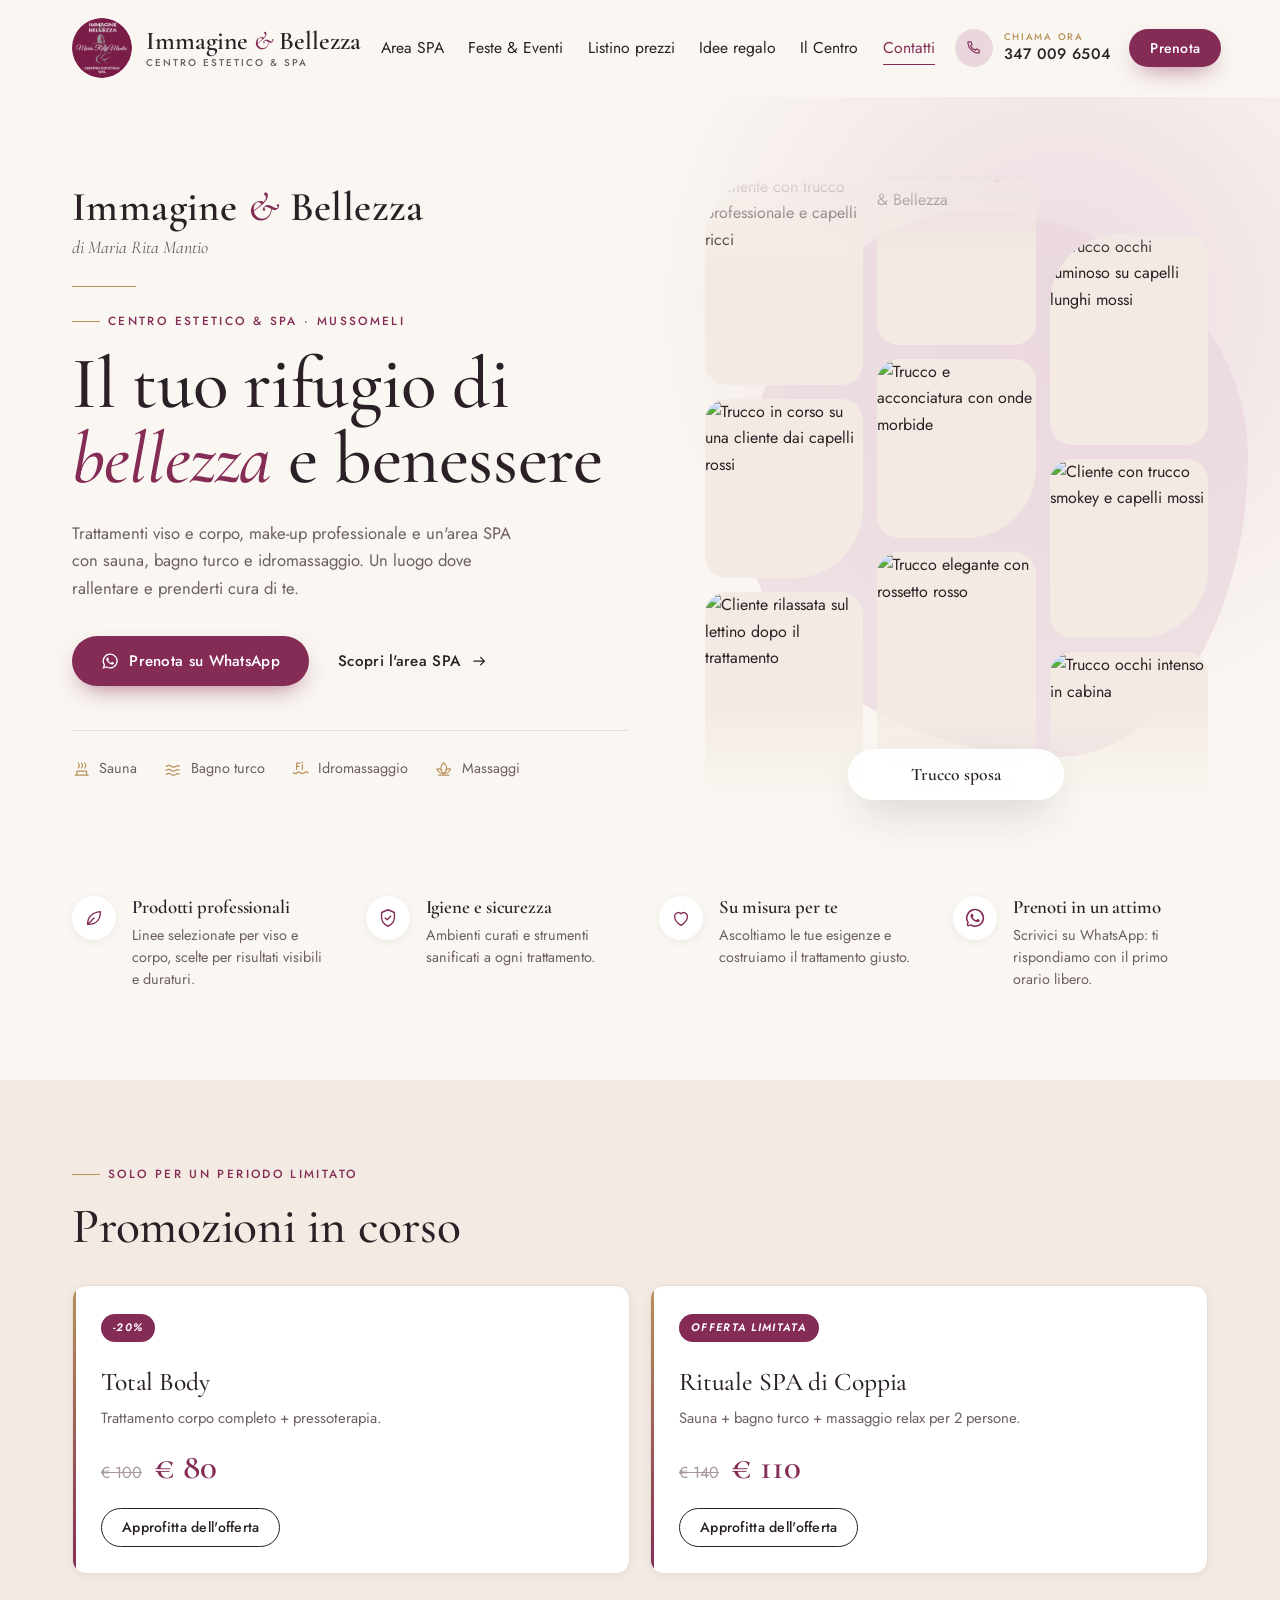
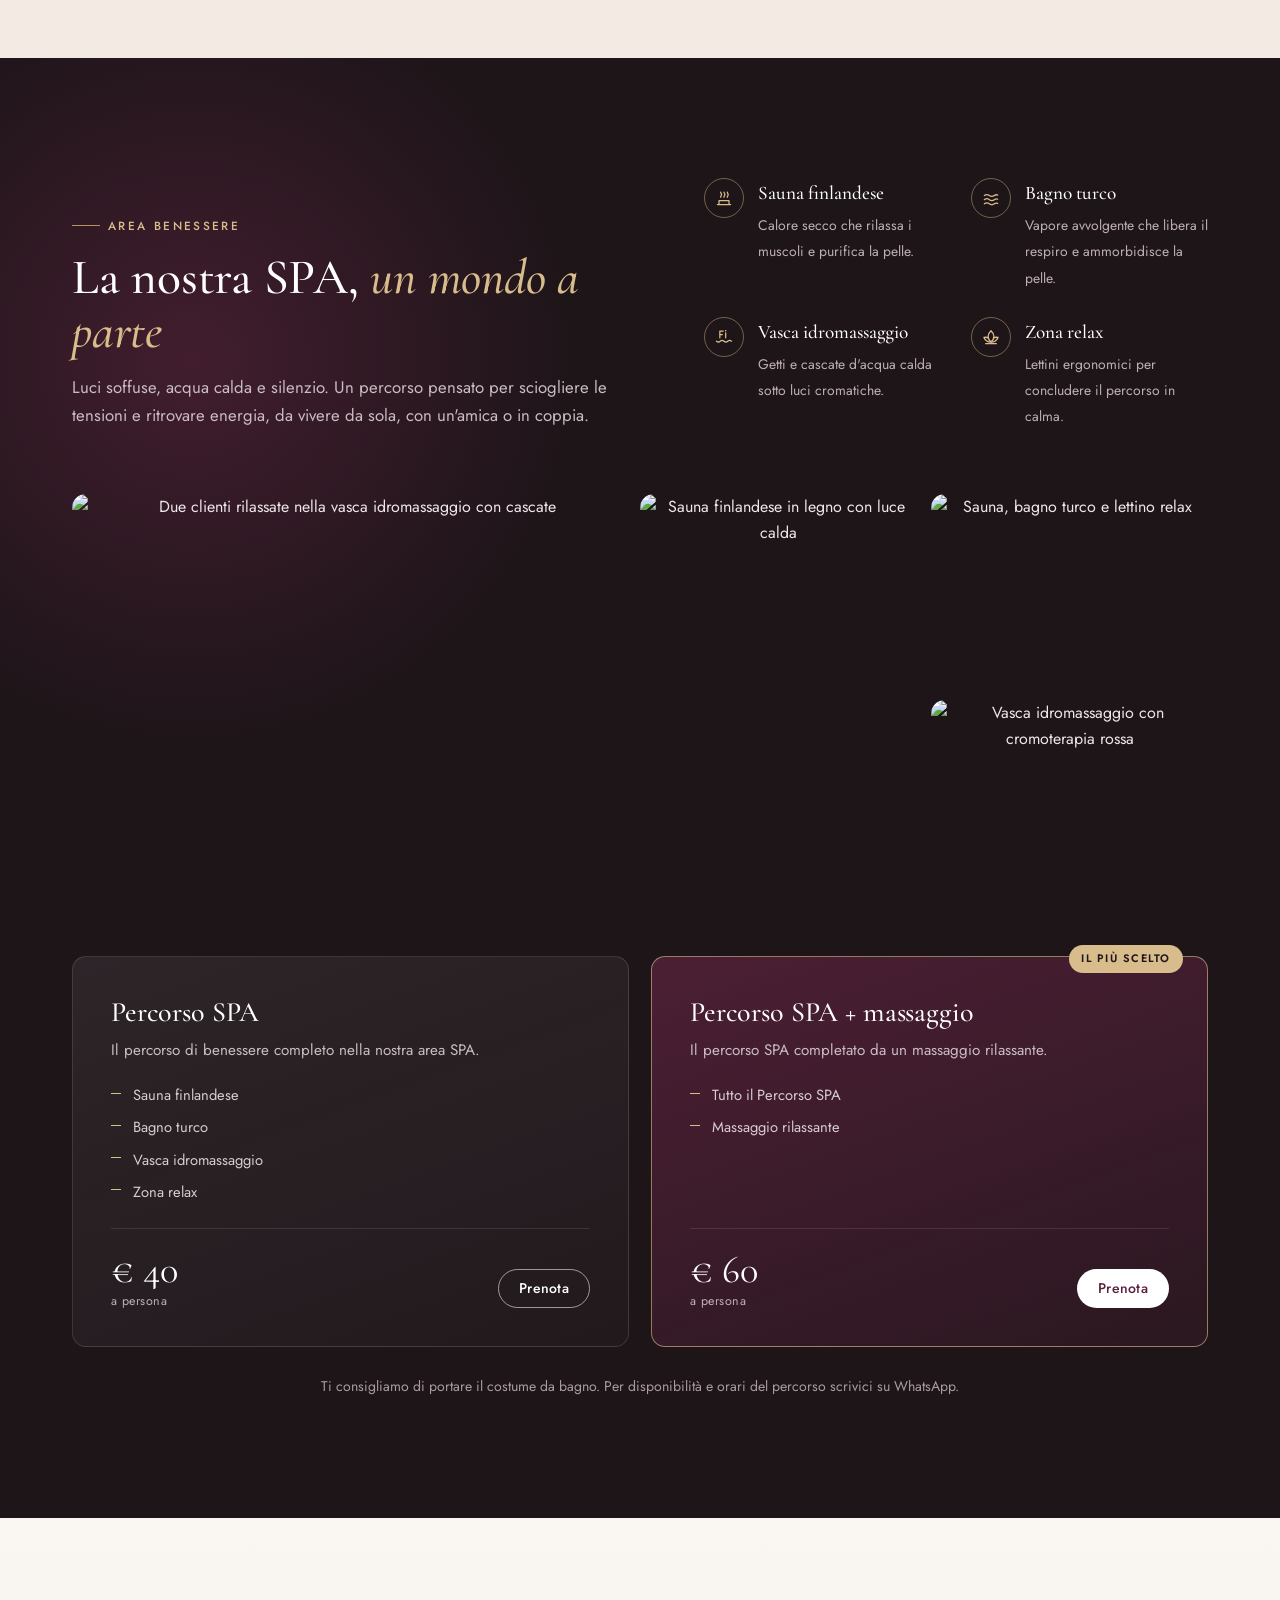
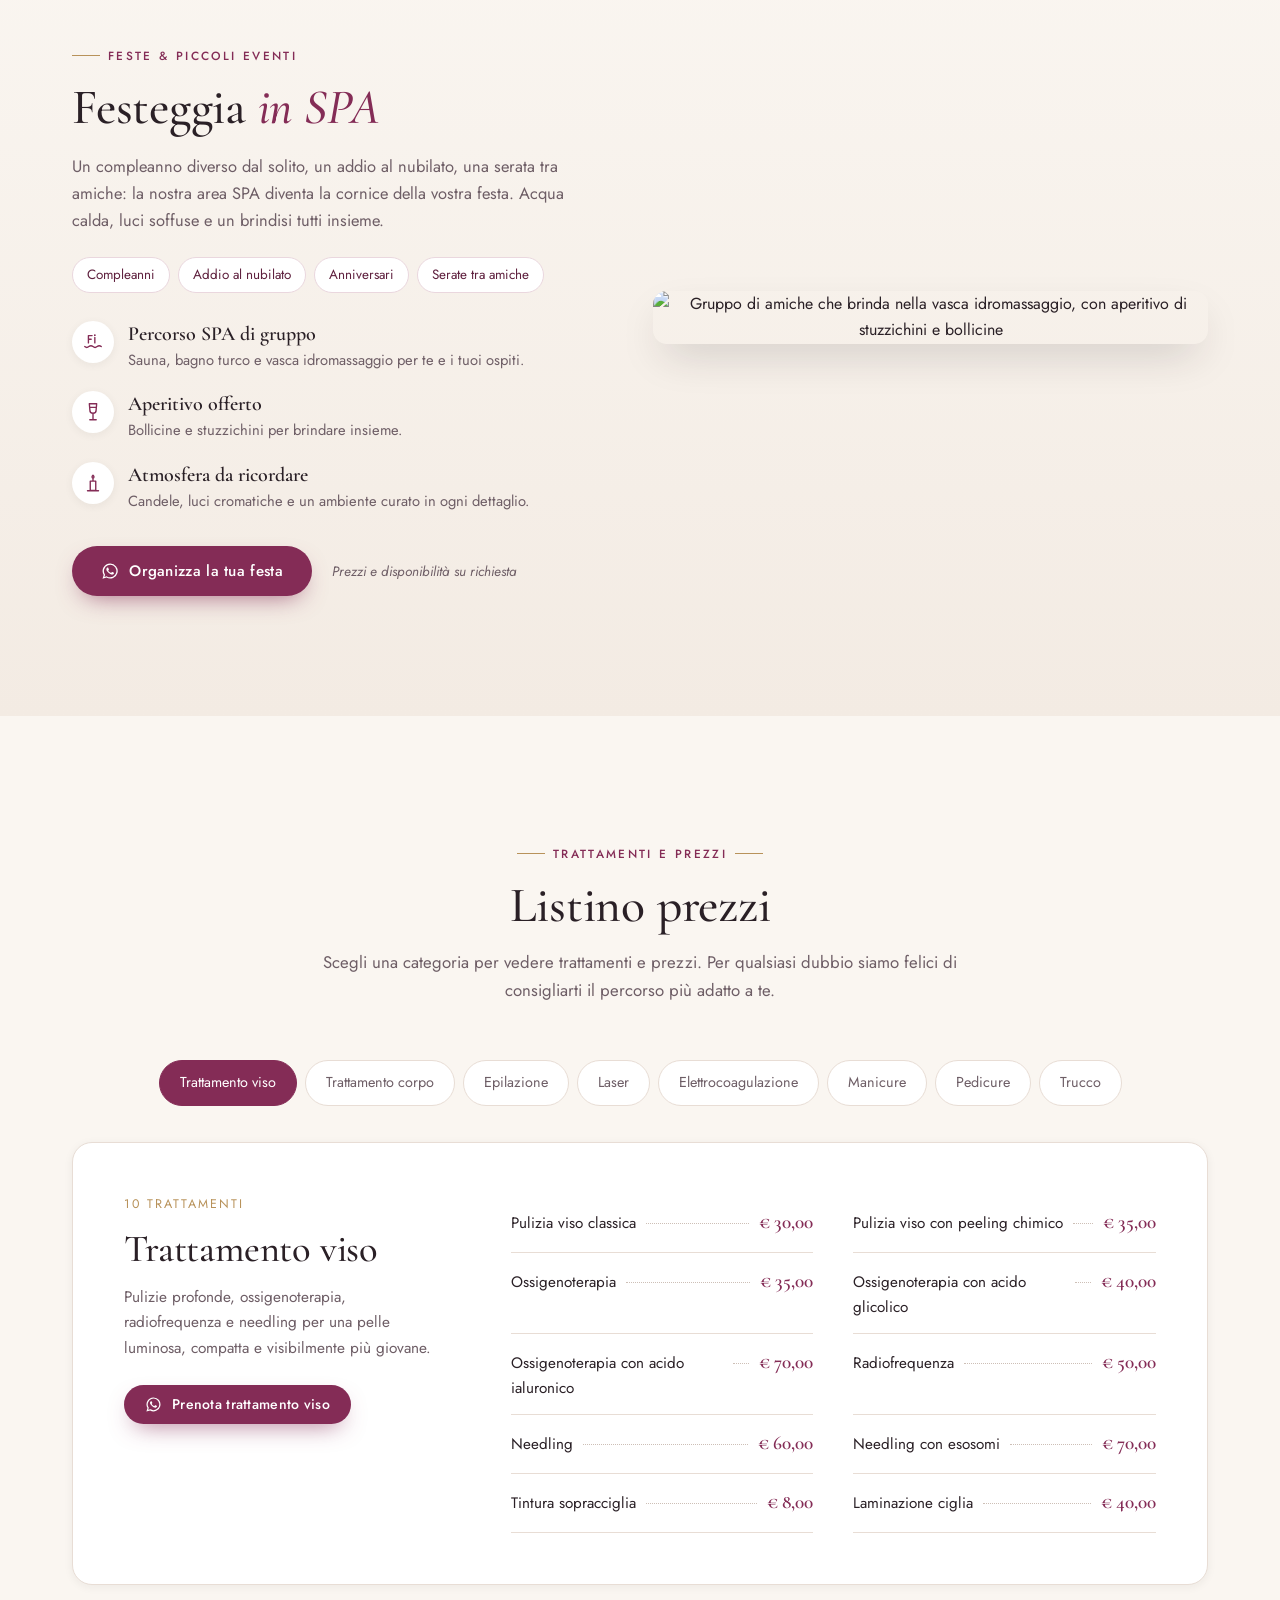
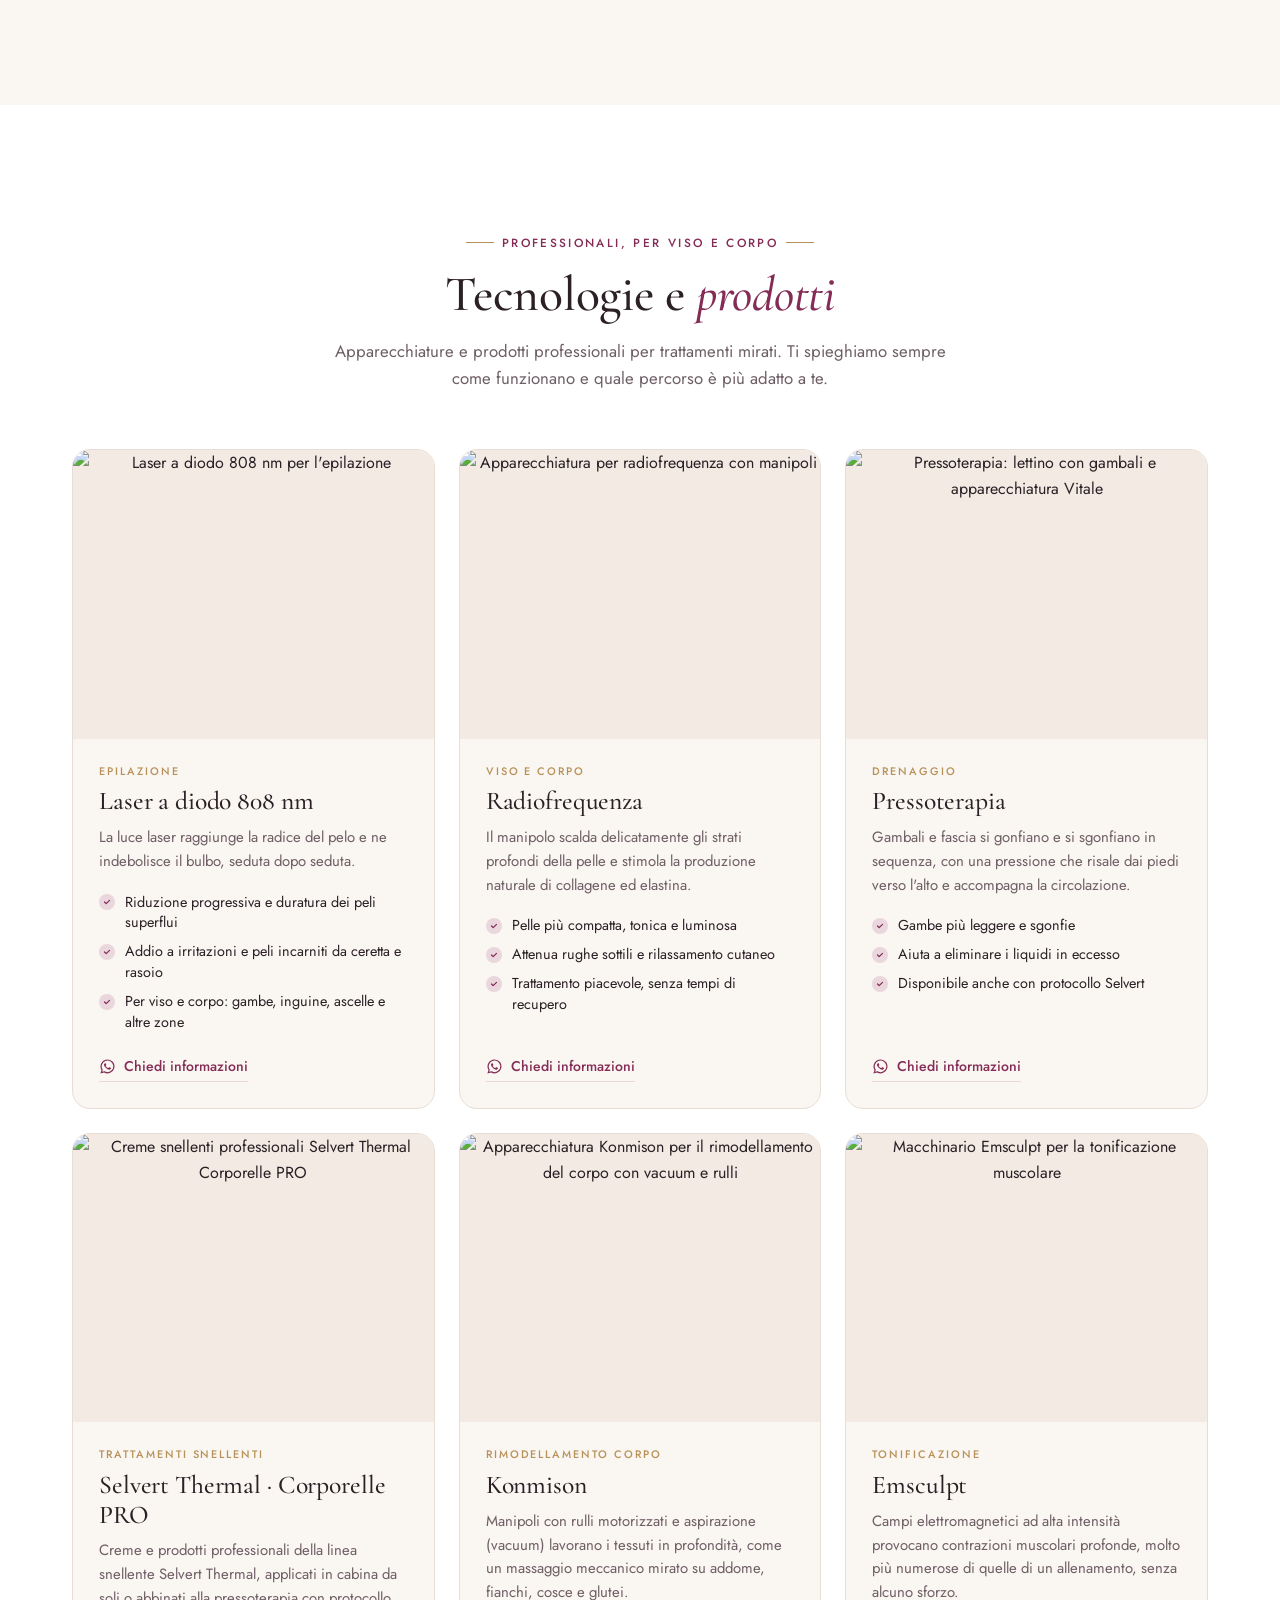
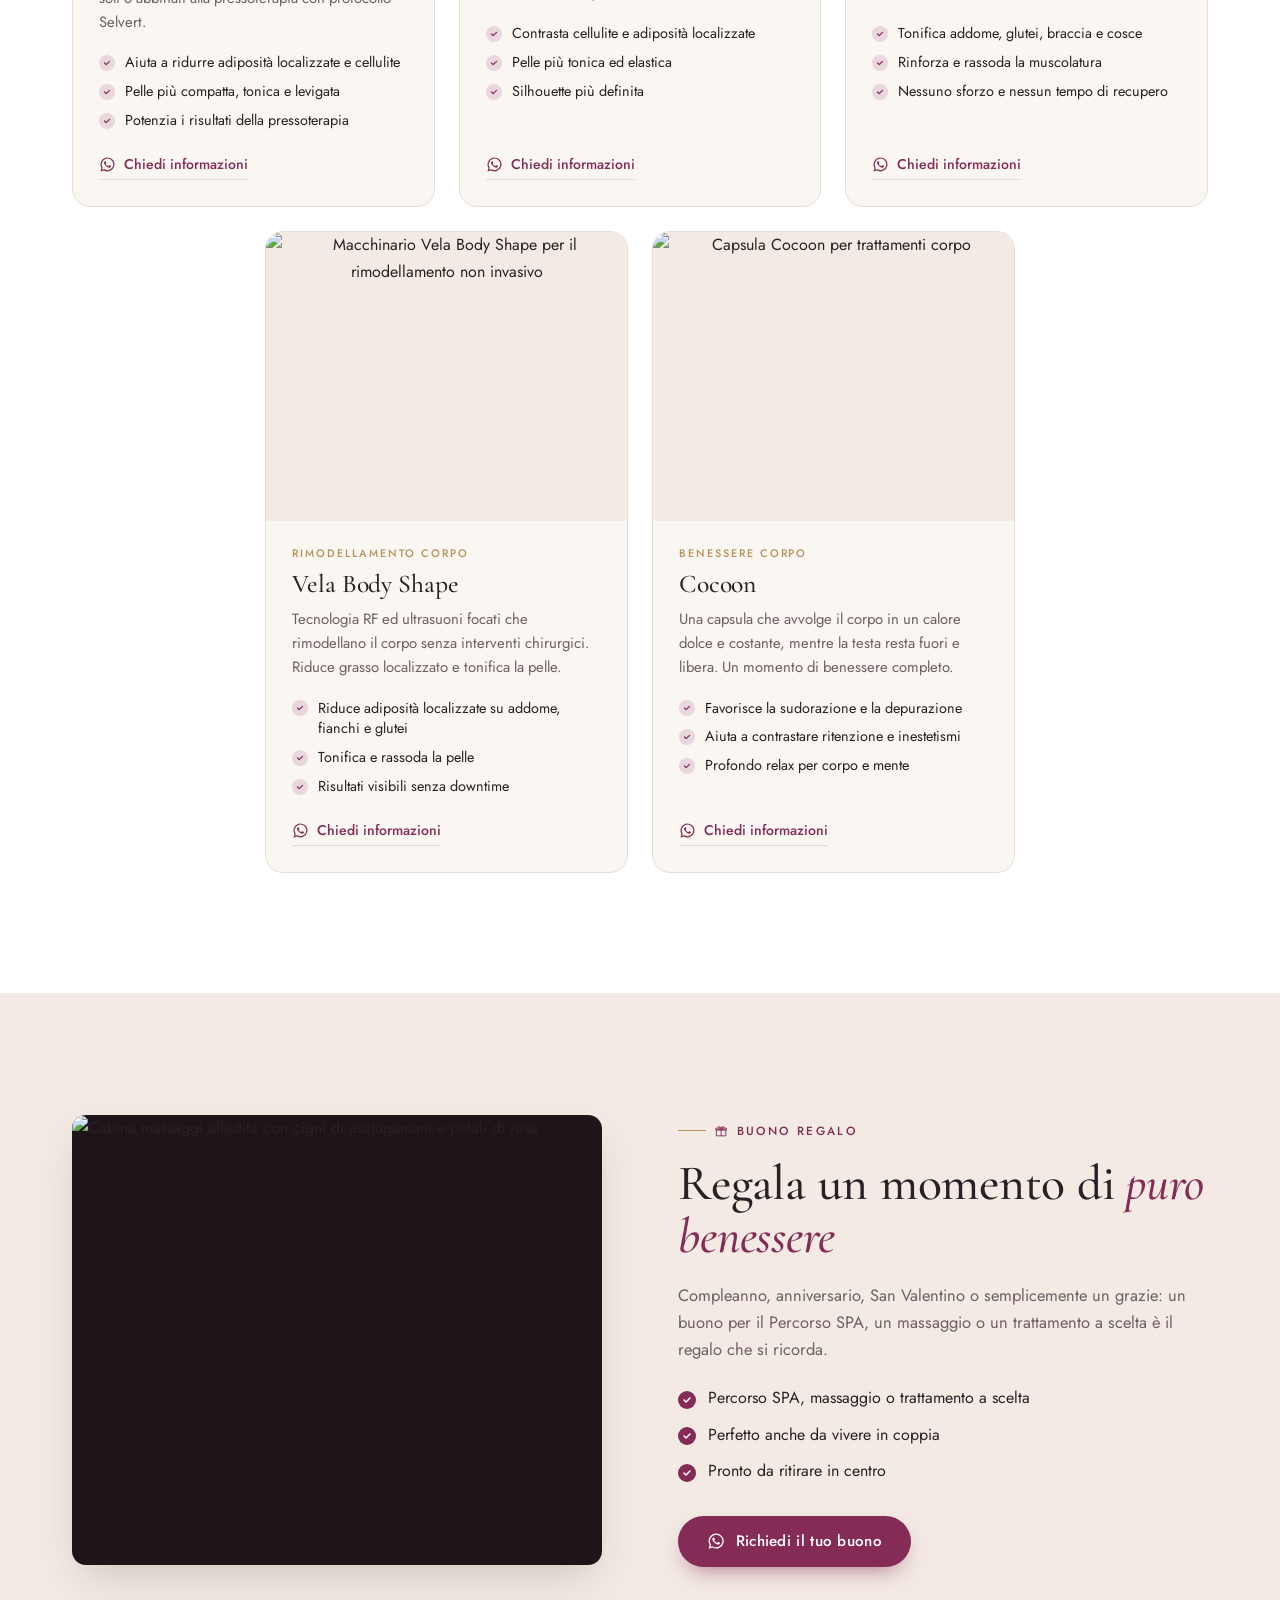
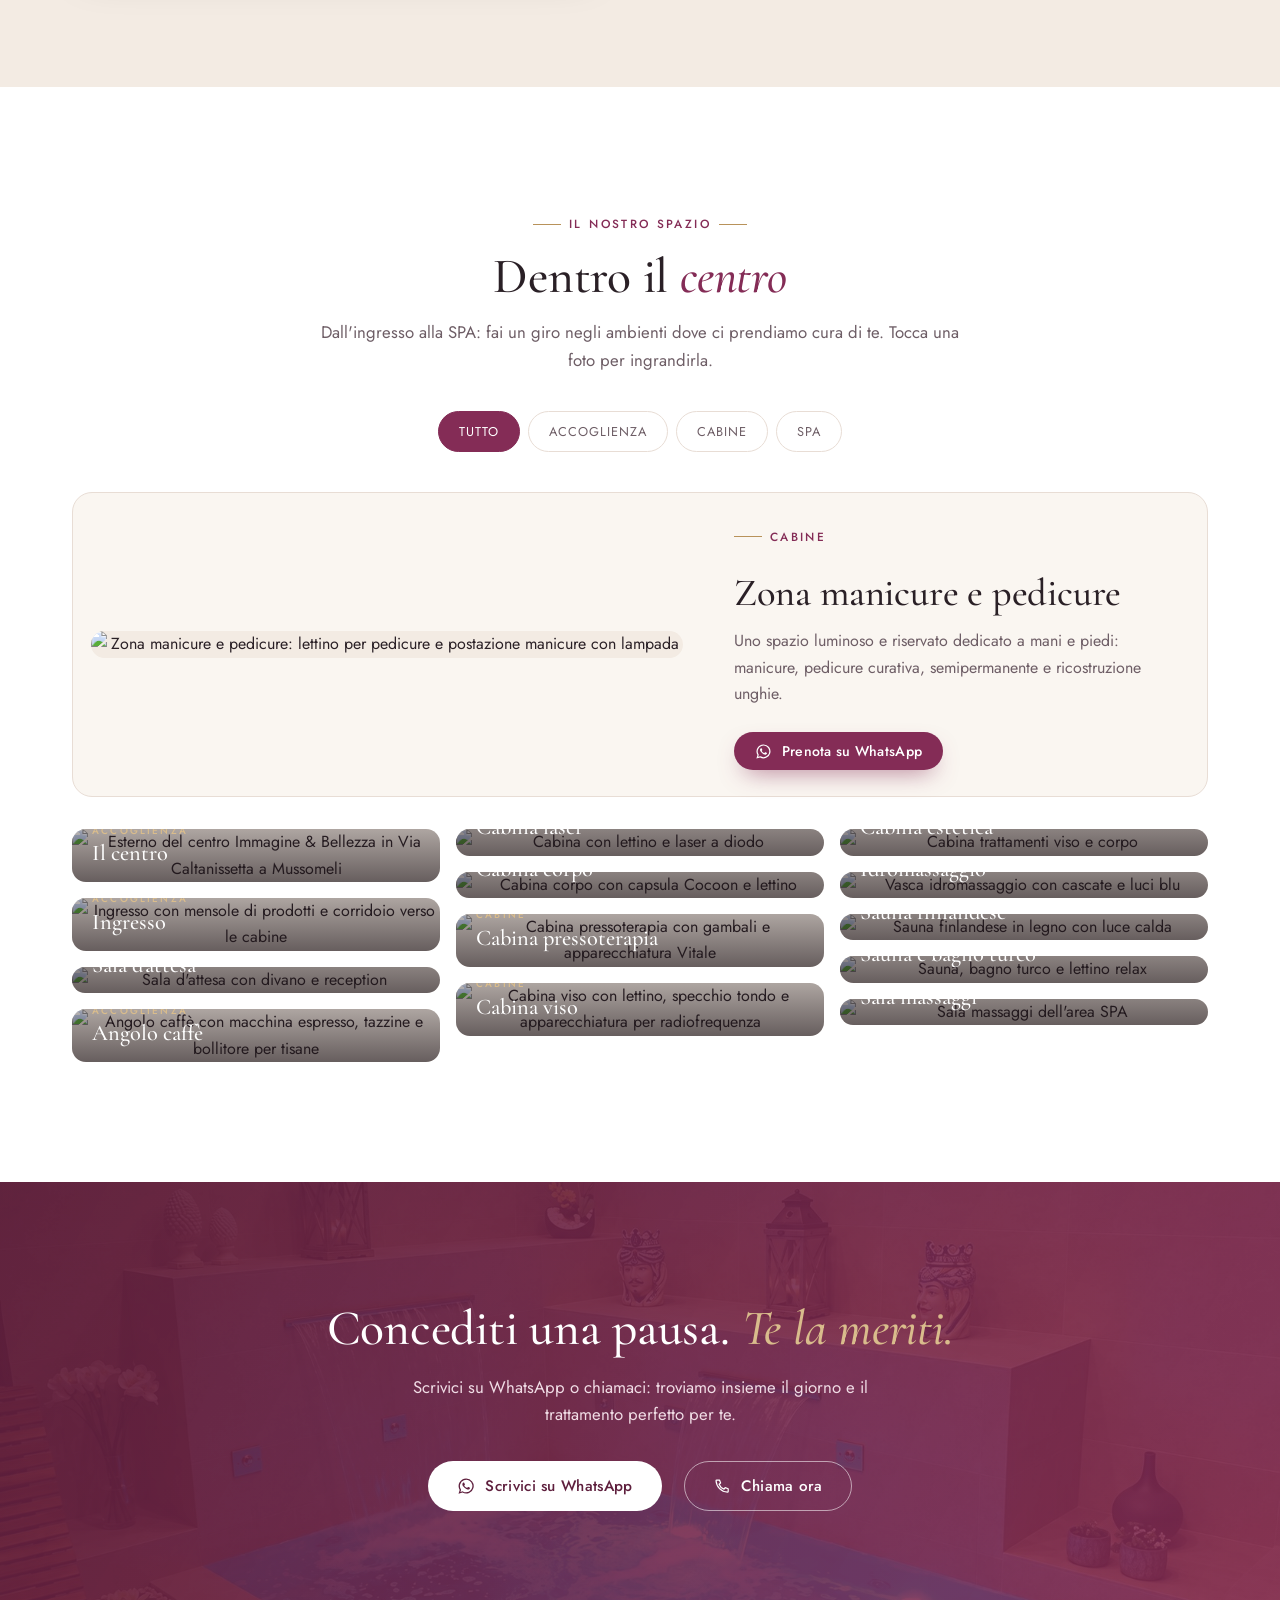
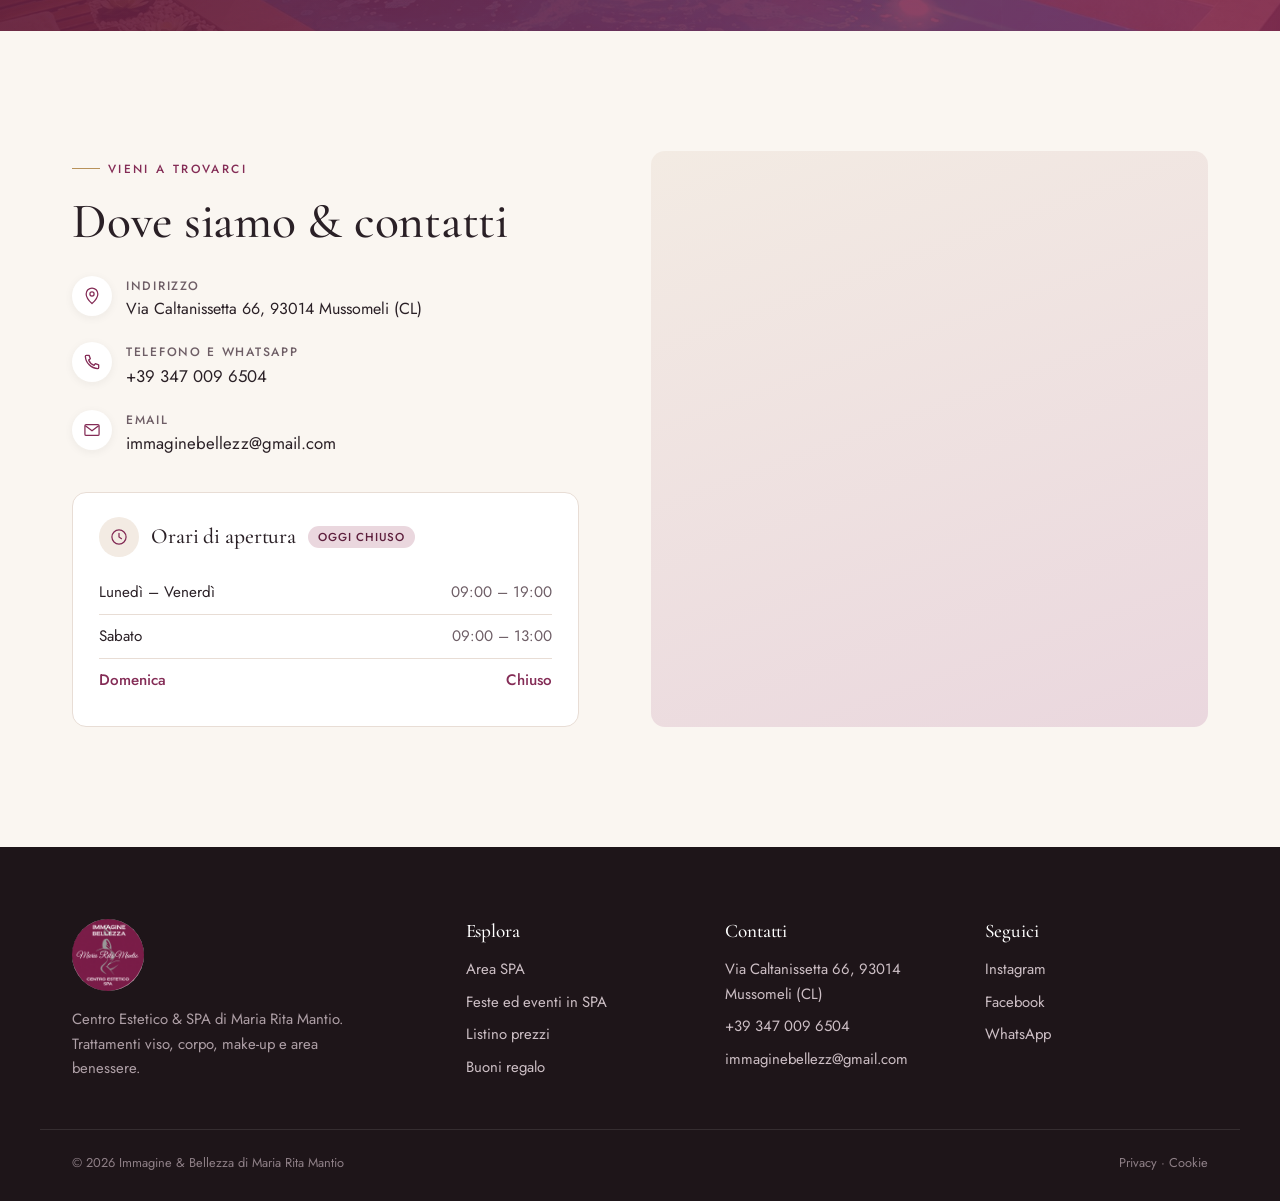
==== commit 959873e3: "SEO secondo le linee guida di Google Search Central - Pre-render a ogni pubblicazione (prerender.py)" ====
--- a/index.html
+++ b/index.html
@@ -11,13 +11,13 @@
      Città configurata: Mussomeli.
      Title ideale 50-60 caratteri, Meta Description 140-160 caratteri.
      ===================================================================== -->
-<title>Immagine & Bellezza di Maria Rita Mantio | Centro Estetico & SPA a Mussomeli</title>
-<meta name="description" content="Centro estetico e SPA a Mussomeli: sauna, bagno turco, idromassaggio, massaggi, trattamenti viso e corpo, laser, manicure e trucco sposa. Prenota su WhatsApp.">
+<title>Centro Estetico e SPA a Mussomeli | Immagine &amp; Bellezza</title>
+<meta name="description" content="Centro estetico e SPA a Mussomeli (CL) di Maria Rita Mantio: sauna, bagno turco, idromassaggio, trattamenti viso e corpo, laser, manicure e trucco sposa.">
 <link rel="canonical" href="https://immaginebellezzamantio.it/">
 
 <!-- Open Graph (condivisione social) -->
 <meta property="og:type" content="business.business">
-<meta property="og:title" content="Immagine & Bellezza di Maria Rita Mantio – Centro Estetico & SPA">
+<meta property="og:title" content="Centro Estetico e SPA a Mussomeli | Immagine &amp; Bellezza">
 <meta property="og:description" content="Area SPA con sauna, bagno turco e idromassaggio, trattamenti viso e corpo e make-up a Mussomeli.">
 <meta property="og:image" content="https://immaginebellezzamantio.it/images/web/spa/vasca3.jpg">
 <meta property="og:url" content="https://immaginebellezzamantio.it/">
@@ -39,15 +39,38 @@
   "description": "Centro estetico e SPA a Mussomeli: sauna, bagno turco, idromassaggio, massaggi, trattamenti viso e corpo, laser, manicure e trucco sposa.",
   "url": "https://immaginebellezzamantio.it/",
   "logo": "https://immaginebellezzamantio.it/images/web/logo.png",
-  "image": "https://immaginebellezzamantio.it/images/web/spa/vasca3.jpg",
+  "image": [
+    "https://immaginebellezzamantio.it/images/web/spa/vasca3.jpg",
+    "https://immaginebellezzamantio.it/images/web/spa/sauna.jpg",
+    "https://immaginebellezzamantio.it/images/web/struttura/ingresso.jpg",
+    "https://immaginebellezzamantio.it/images/web/ragazze/trucco-sposa-e-damigelle.jpg"
+  ],
   "telephone": "+39 347 009 6504",
   "email": "immaginebellezz@gmail.com",
   "priceRange": "€€",
   "founder": { "@type": "Person", "name": "Maria Rita Mantio" },
   "address": { "@type": "PostalAddress", "streetAddress": "Via Caltanissetta 66", "addressLocality": "Mussomeli", "addressRegion": "CL", "postalCode": "93014", "addressCountry": "IT" },
-  "geo": { "@type": "GeoCoordinates", "latitude": 37.5787, "longitude": 13.7541 },
-  "areaServed": ["Mussomeli", "Provincia di Caltanissetta"],
+  "geo": { "@type": "GeoCoordinates", "latitude": 37.57873, "longitude": 13.75415 },
+  "hasMap": "https://www.google.com/maps/search/?api=1&query=Via+Caltanissetta+66,+93014+Mussomeli+CL",
+  "openingHoursSpecification": [
+    { "@type": "OpeningHoursSpecification", "dayOfWeek": ["Monday", "Tuesday", "Wednesday", "Thursday", "Friday"], "opens": "09:00", "closes": "19:00" },
+    { "@type": "OpeningHoursSpecification", "dayOfWeek": "Saturday", "opens": "09:00", "closes": "13:00" }
+  ],
+  "areaServed": [{ "@type": "City", "name": "Mussomeli" }, { "@type": "AdministrativeArea", "name": "Provincia di Caltanissetta" }],
   "sameAs": ["https://www.instagram.com/mariaritamantio/", "https://www.facebook.com/mariarita.mantio.centroestetico"]
+}
+</script>
+<!-- Nome del sito mostrato da Google sopra il risultato -->
+<script type="application/ld+json">
+{
+  "@context": "https://schema.org",
+  "@type": "WebSite",
+  "@id": "https://immaginebellezzamantio.it/#sito",
+  "name": "Immagine & Bellezza",
+  "alternateName": ["Immagine e Bellezza", "Immagine & Bellezza Mussomeli"],
+  "url": "https://immaginebellezzamantio.it/",
+  "inLanguage": "it-IT",
+  "publisher": { "@id": "https://immaginebellezzamantio.it/#attivita" }
 }
 </script>
 
@@ -129,8 +152,8 @@
           <span class="hero-brand-name">Immagine <em>&amp;</em> Bellezza</span>
           <span class="hero-brand-sub">di Maria Rita Mantio</span>
         </p>
-        <span class="eyebrow" data-t="home.hero.eyebrow">Centro Estetico &amp; SPA · Mussomeli</span>
-        <h1 data-t="home.hero.titolo">Il tuo rifugio di <em>bellezza</em> e benessere</h1>
+        <h1 class="hero-h1"><span class="eyebrow" data-t="home.hero.eyebrow">Centro Estetico &amp; SPA · Mussomeli</span>
+          <span class="hero-title" data-t="home.hero.titolo">Il tuo rifugio di <em>bellezza</em> e benessere</span></h1>
         <p class="lead" data-t="home.hero.testo">Trattamenti viso e corpo, make-up professionale e un'area SPA con sauna, bagno turco e idromassaggio. Un luogo dove rallentare e prenderti cura di te.</p>
         <div class="hero-actions">
           <a class="btn btn-primary" data-wa="Ciao! Vorrei prenotare un appuntamento." data-wa-t="home.hero.messaggio_whatsapp" href="https://wa.me/393470096504"><svg class="ico"><use href="#i-whatsapp"/></svg><span data-t="home.hero.pulsante">Prenota su WhatsApp</span></a>
@@ -279,7 +302,7 @@
   <section id="chi-siamo" class="chi-siamo" hidden>
     <div class="wrap">
       <div class="chi-img reveal">
-        <img id="chi-foto-grande" src="images/web/ragazze/rossa.jpg" alt="Trucco professionale in corso nel centro Immagine & Bellezza" loading="lazy" style="object-position:38% center">
+        <img id="chi-foto-grande" src="images/web/ragazze/trucco-in-corso-capelli-rossi.jpg" alt="Trucco professionale in corso nel centro Immagine & Bellezza" loading="lazy" style="object-position:38% center">
         <img id="chi-foto-piccola" class="chi-img-small" src="images/web/struttura/prima-stanza.jpg" alt="Cabina trattamenti viso e corpo" loading="lazy">
       </div>
       <div class="chi-copy reveal">
@@ -343,15 +366,14 @@
         <span class="eyebrow">Vieni a trovarci</span>
         <h2>Dove siamo &amp; contatti</h2>
         <ul class="contatti-lista">
-          <li><svg class="ico"><use href="#i-pin"/></svg><div><strong>Indirizzo</strong><span data-c="indirizzo">93014 Mussomeli (CL)</span></div></li>
+          <li><svg class="ico"><use href="#i-pin"/></svg><div><strong>Indirizzo</strong><span data-c="indirizzo">Via Caltanissetta 66, 93014 Mussomeli (CL)</span></div></li>
           <li><svg class="ico"><use href="#i-phone"/></svg><div><strong>Telefono e WhatsApp</strong><a href="tel:+393470096504" data-c="telefono">+39 347 009 6504</a></div></li>
           <li><svg class="ico"><use href="#i-mail"/></svg><div><strong>Email</strong><a href="#" data-c="email"></a></div></li>
         </ul>
         <div class="orari">
           <h3><svg class="ico"><use href="#i-clock"/></svg>Orari di apertura <span class="stato" id="stato-apertura"></span></h3>
           <dl id="orari-lista">
-            <dt>Lunedì</dt><dd>Chiuso</dd>
-            <dt>Martedì – Venerdì</dt><dd>09:00 – 19:00</dd>
+            <dt>Lunedì – Venerdì</dt><dd>09:00 – 19:00</dd>
             <dt>Sabato</dt><dd>09:00 – 13:00</dd>
             <dt>Domenica</dt><dd>Chiuso</dd>
           </dl>
--- a/css/style.css
+++ b/css/style.css
@@ -59,6 +59,9 @@
 h2{font-size:clamp(2.1rem,4vw,3.1rem);line-height:1.08}
 h3{font-size:1.35rem;line-height:1.25}
 h1 em,h2 em{font-style:italic;color:var(--bordeaux)}
+/* hero: la scritta piccola fa parte del titolo principale (per Google) ma resta identica nell'aspetto */
+.hero-h1 .eyebrow{display:flex;font-family:var(--font-ui);line-height:1.4;letter-spacing:.2em;font-weight:500}
+.hero-h1 .hero-title{display:block}
 p{color:var(--testo-soft)}
 .eyebrow{
   display:inline-flex;align-items:center;gap:8px;
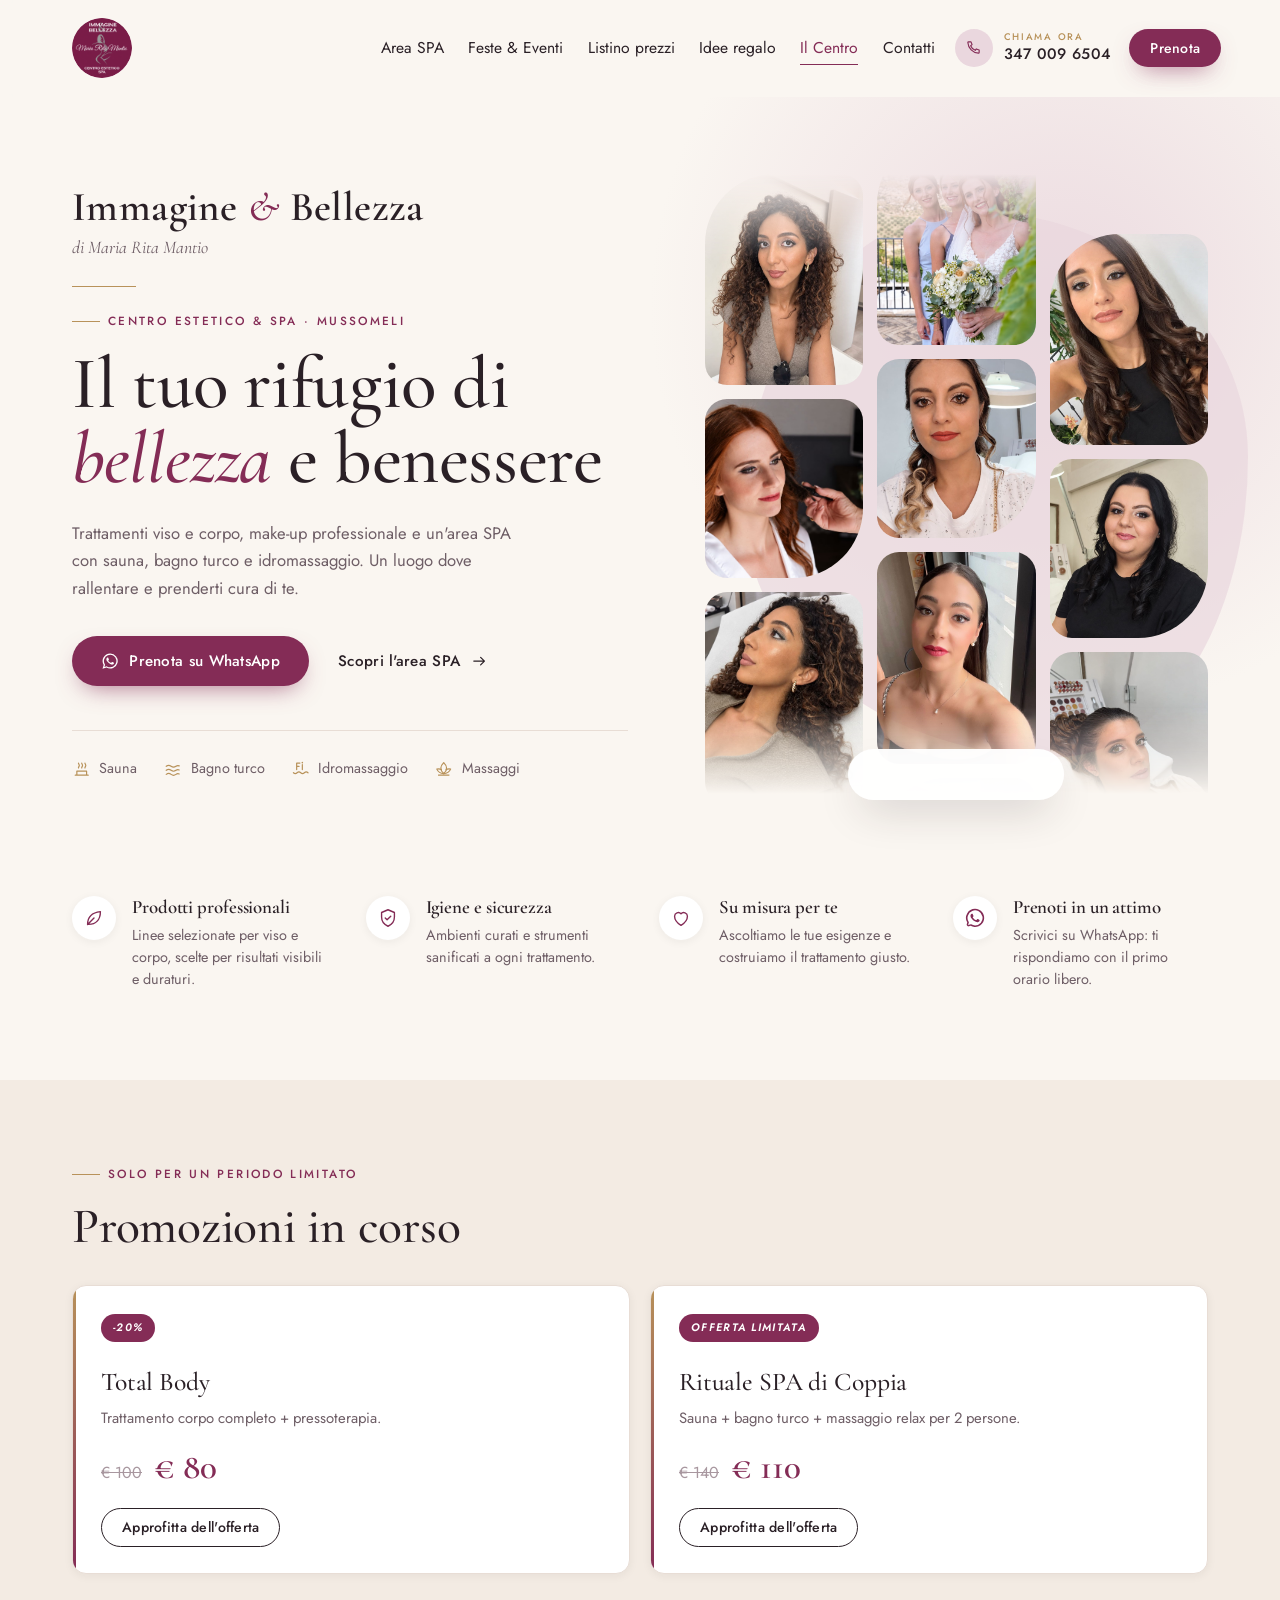
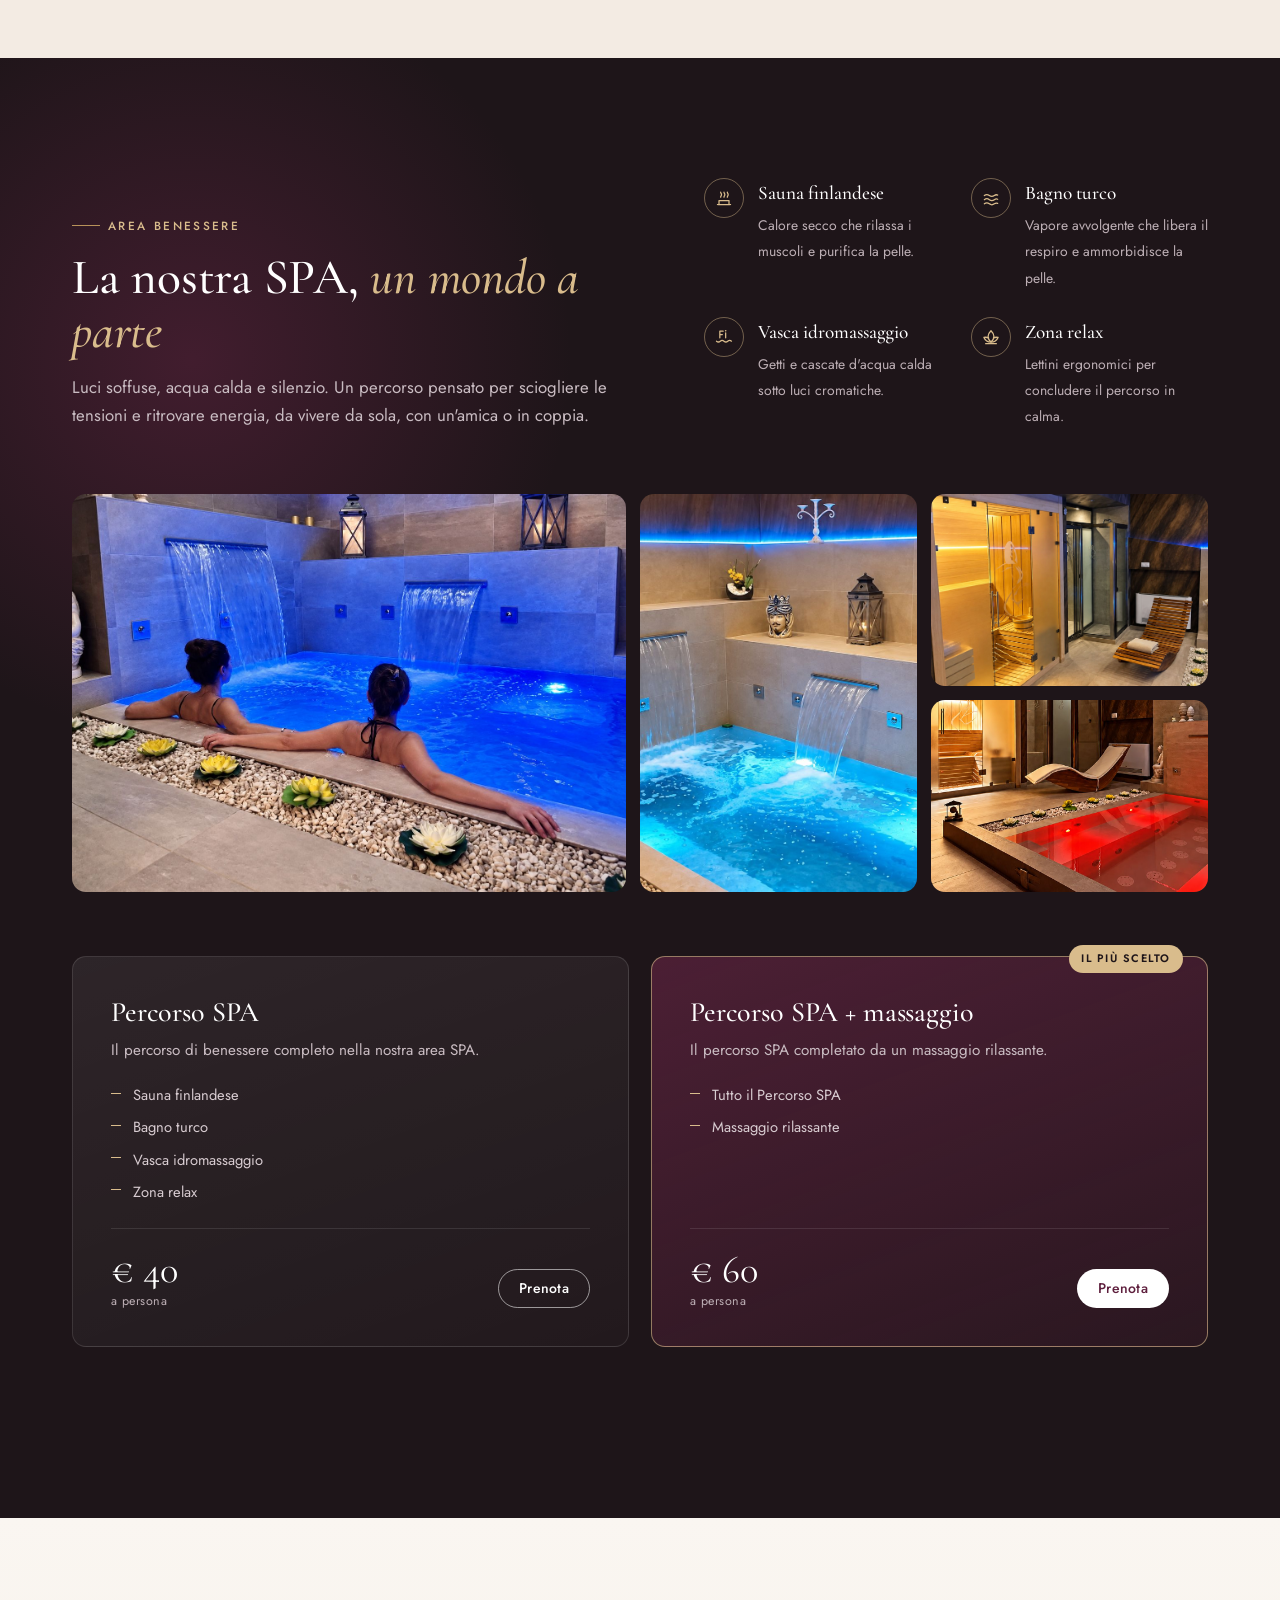
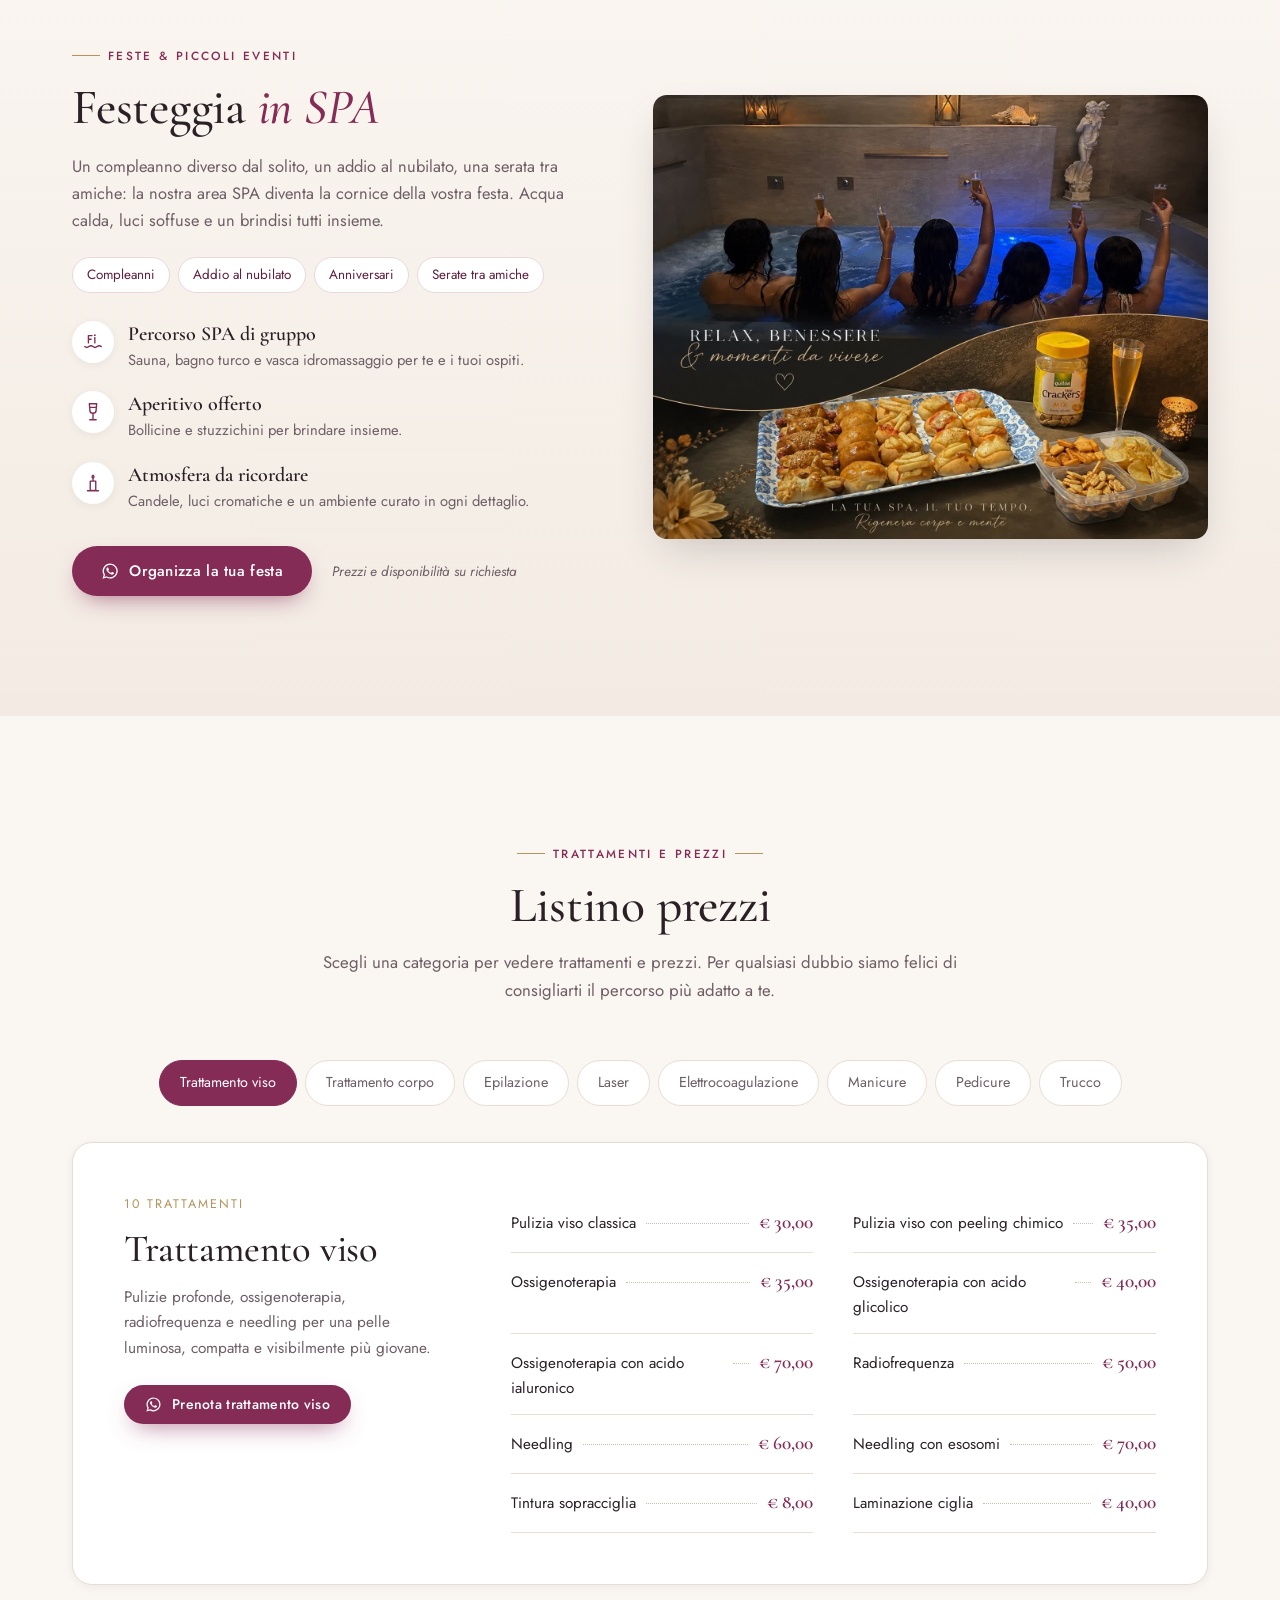
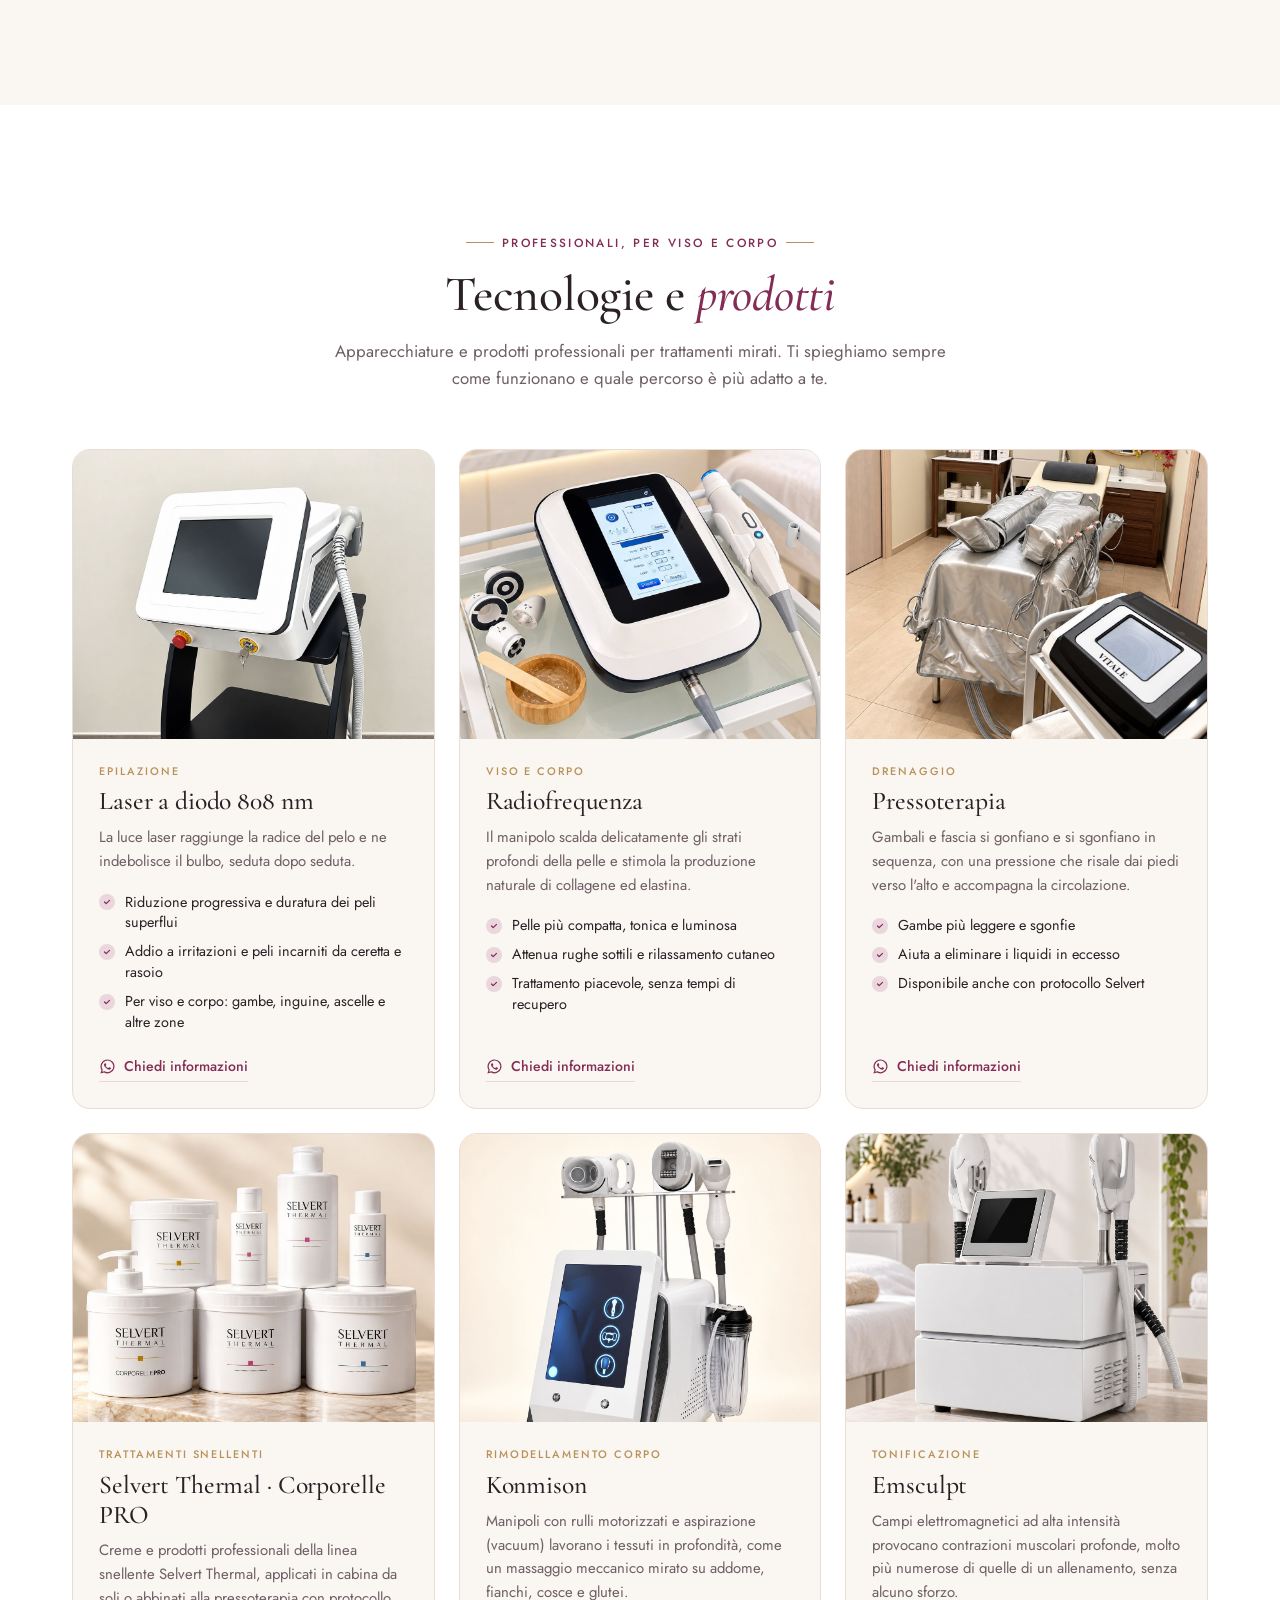
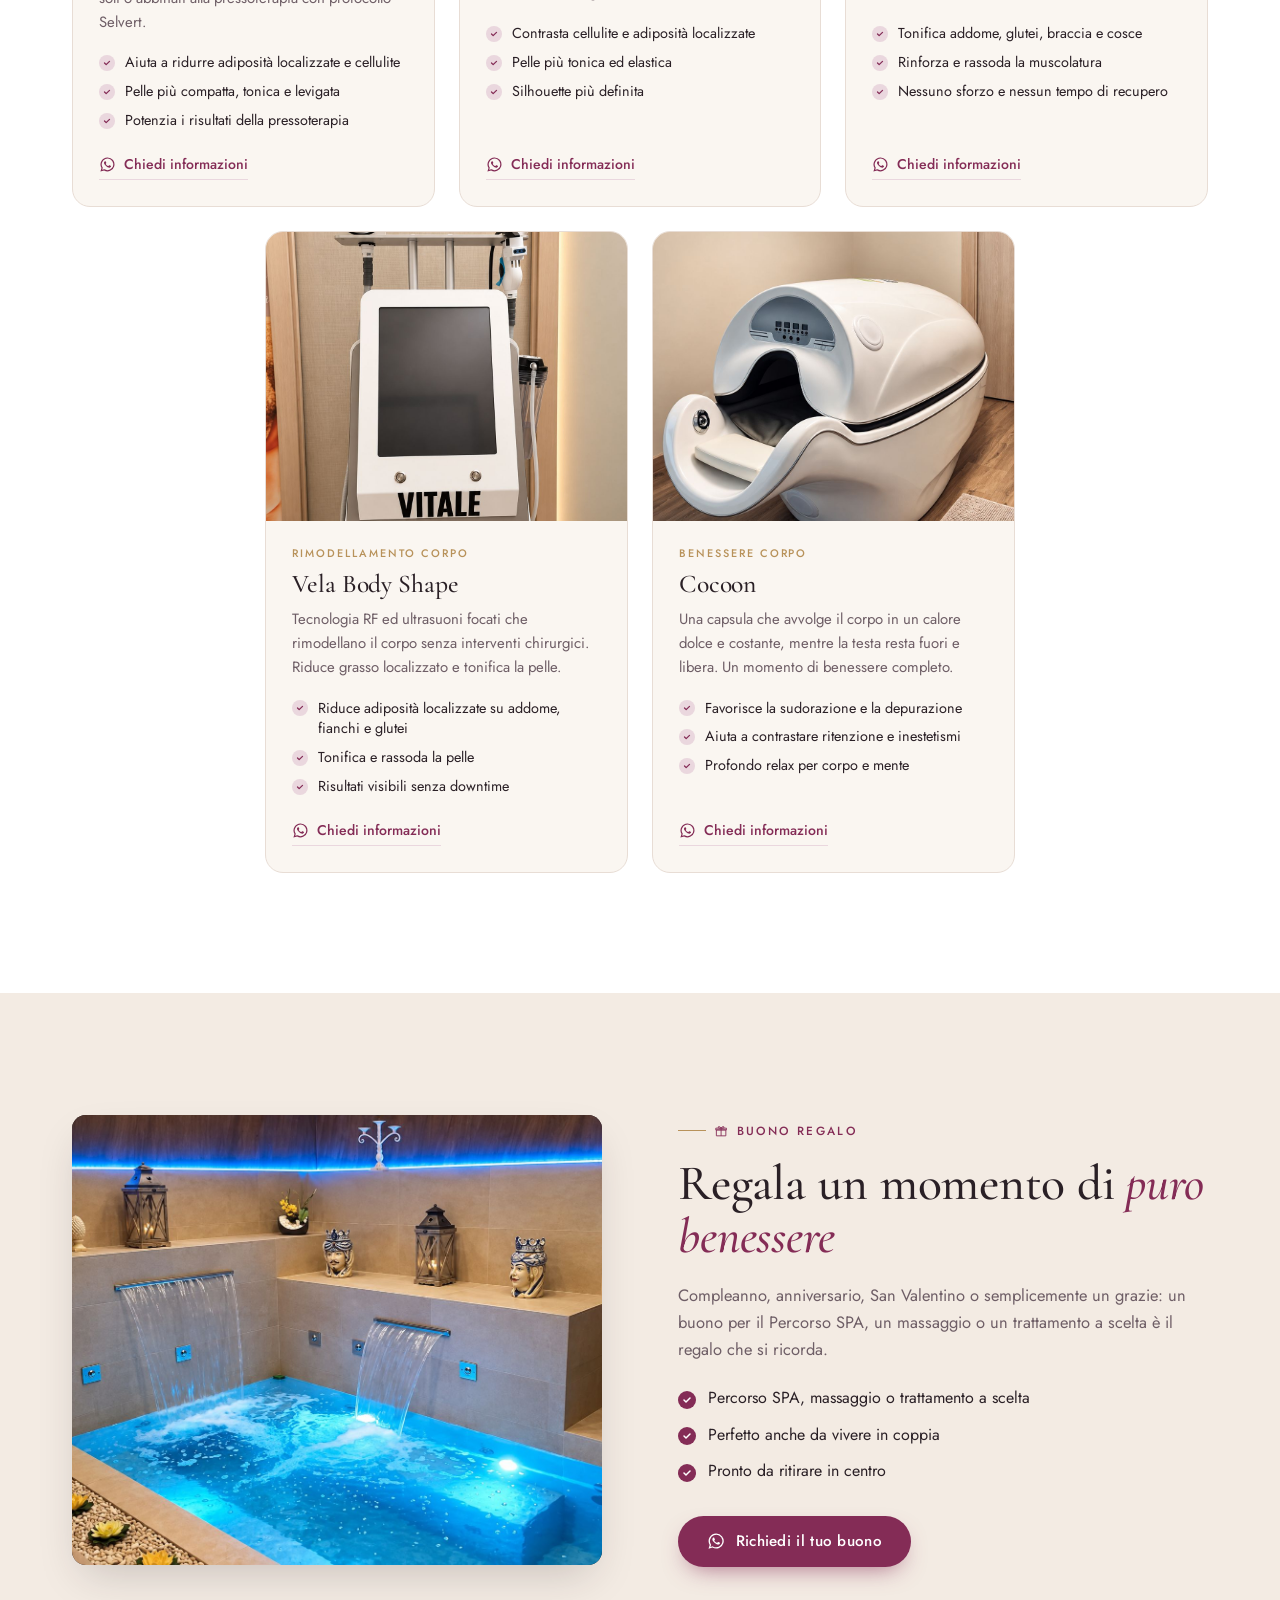
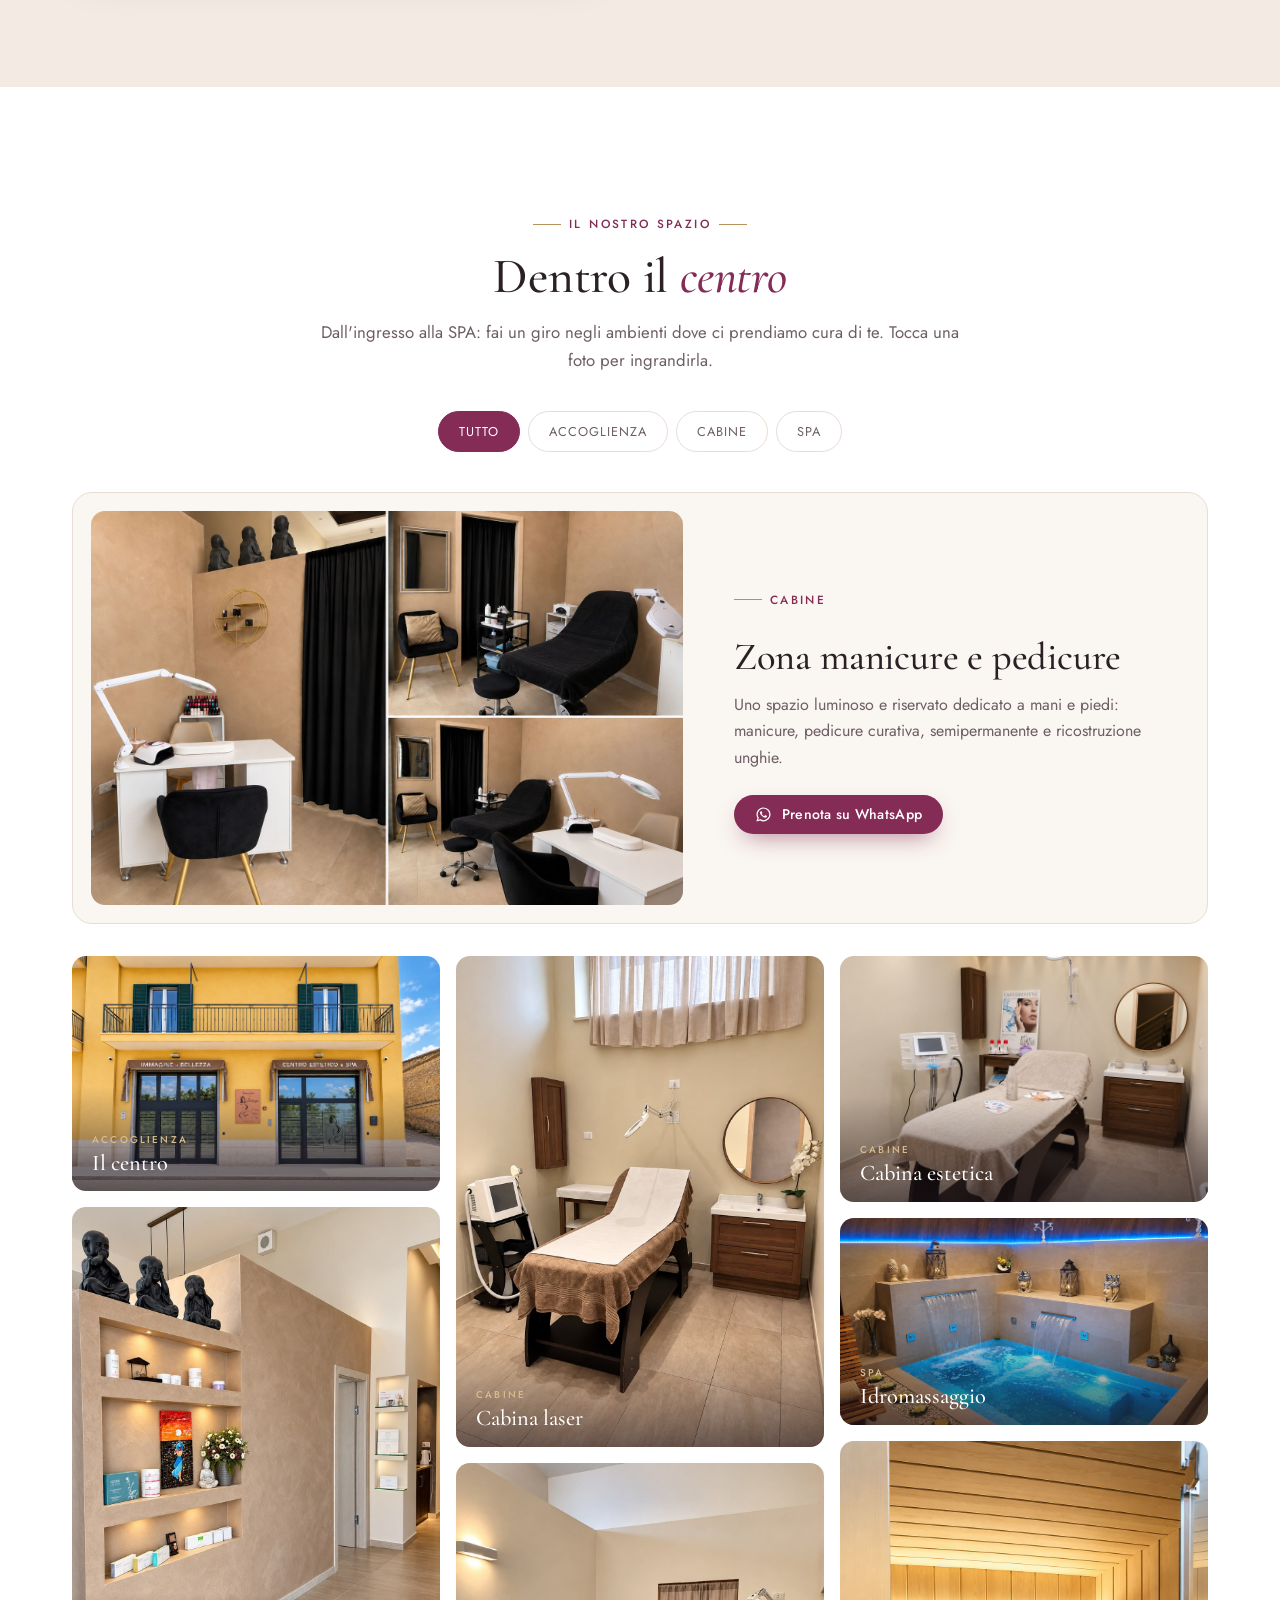
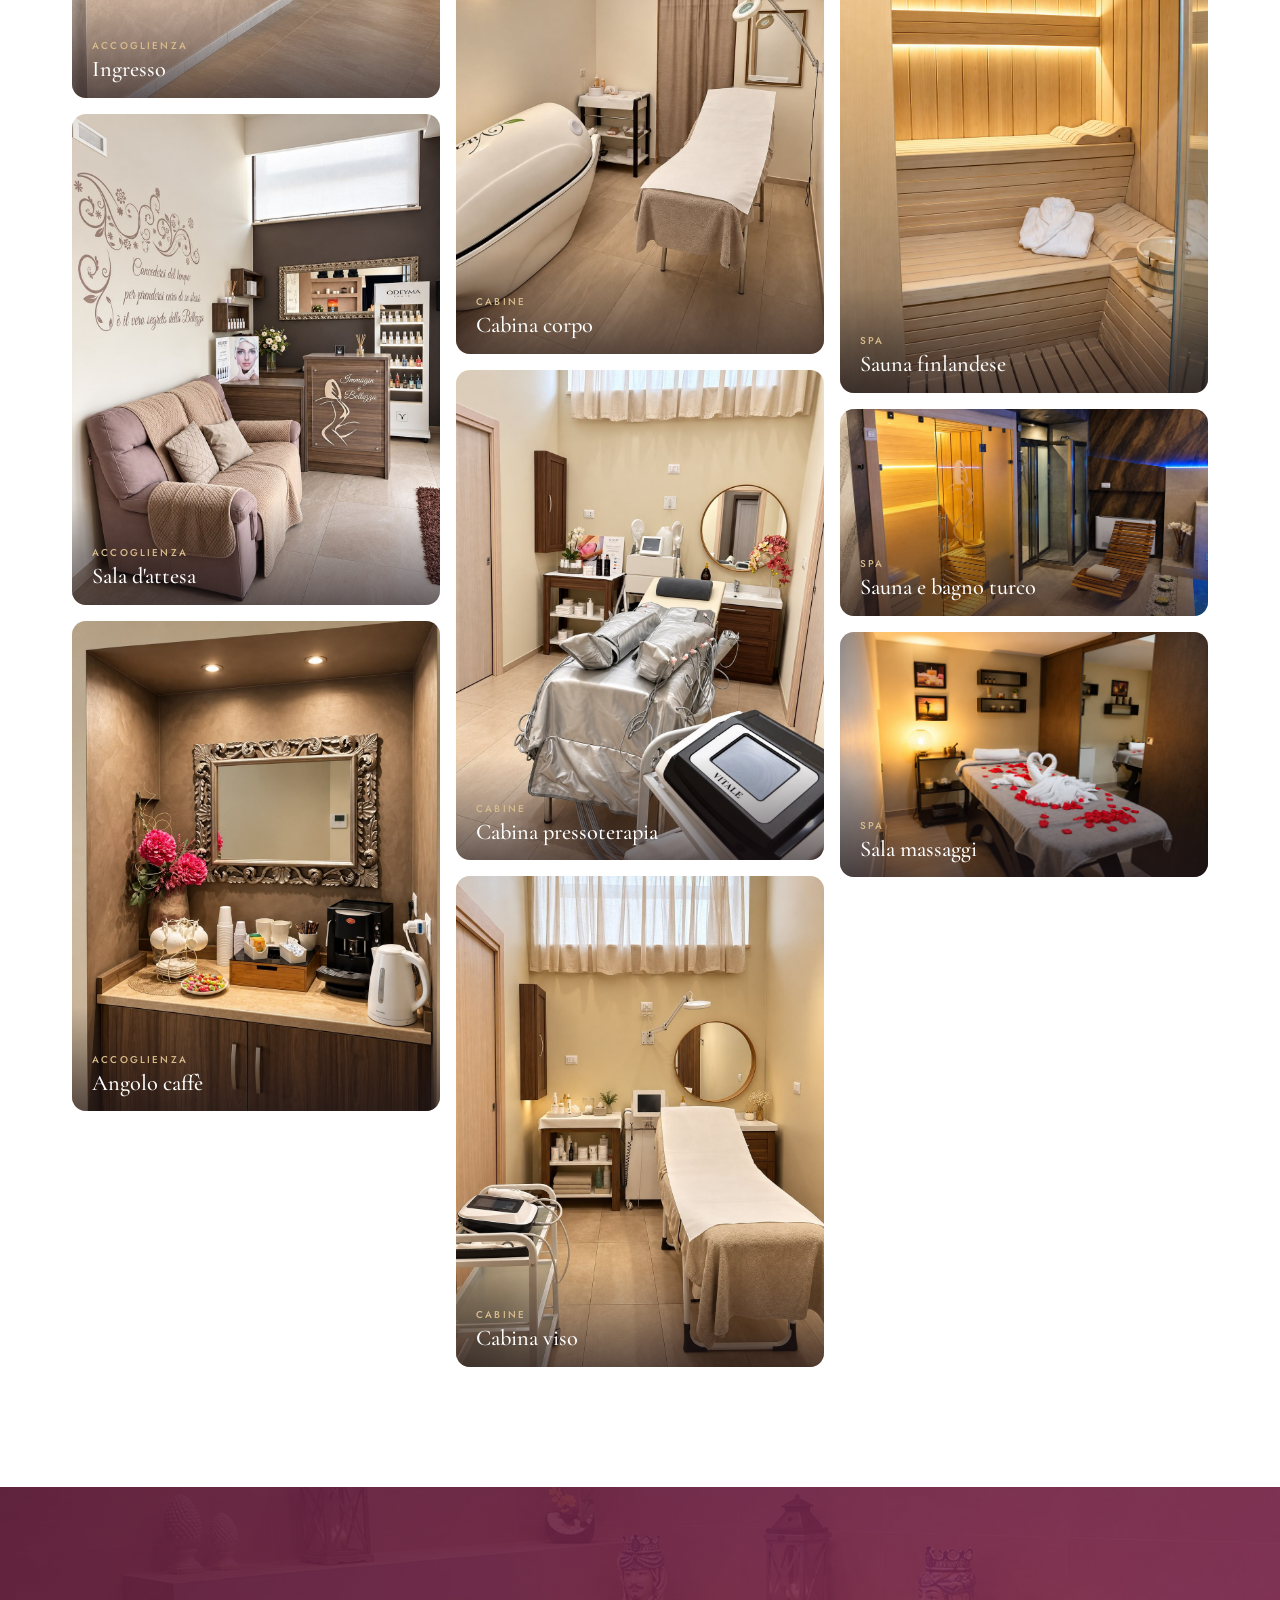
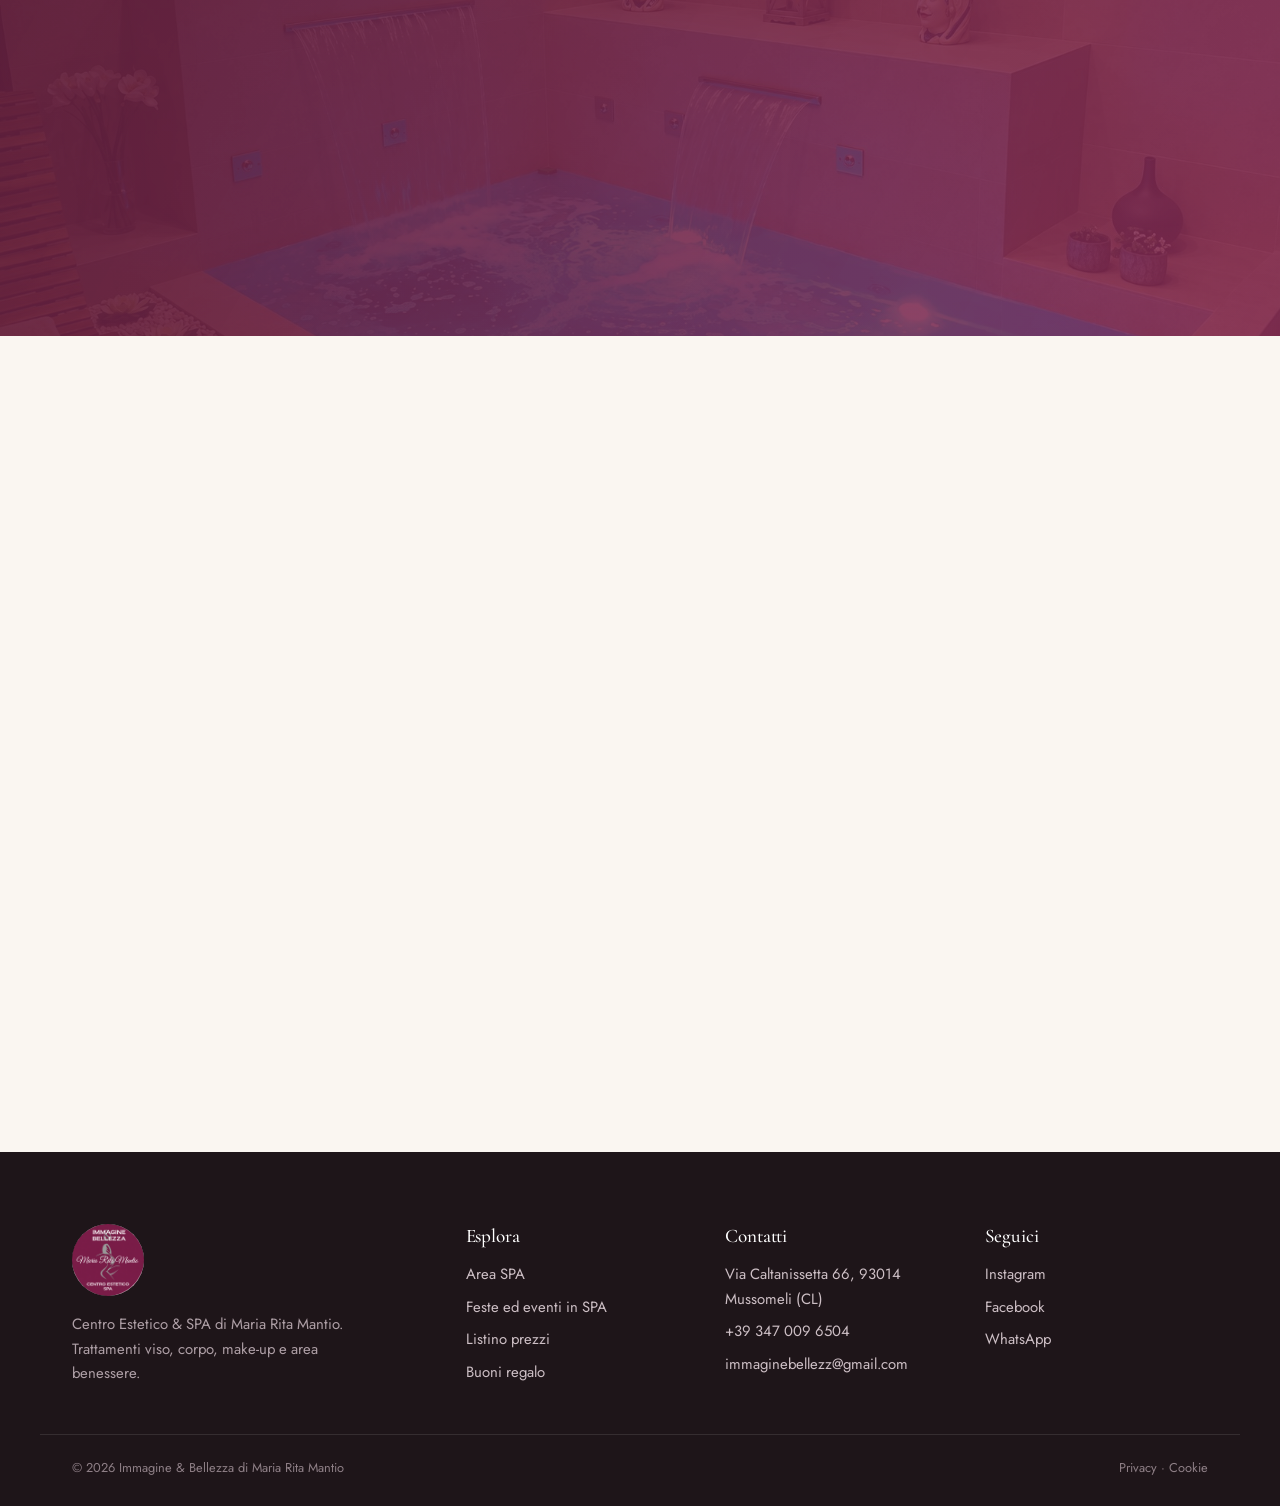
==== commit 5dff8616: "Passaggio a Vercel: foto, pannello e dominio www - Foto con percorso diretto: /.netlify/images non e" ====
--- a/index.html
+++ b/index.html
@@ -13,14 +13,14 @@
      ===================================================================== -->
 <title>Centro Estetico e SPA a Mussomeli | Immagine &amp; Bellezza</title>
 <meta name="description" content="Centro estetico e SPA a Mussomeli (CL) di Maria Rita Mantio: sauna, bagno turco, idromassaggio, trattamenti viso e corpo, laser, manicure e trucco sposa.">
-<link rel="canonical" href="https://immaginebellezzamantio.it/">
+<link rel="canonical" href="https://www.immaginebellezzamantio.it/">
 
 <!-- Open Graph (condivisione social) -->
 <meta property="og:type" content="business.business">
 <meta property="og:title" content="Centro Estetico e SPA a Mussomeli | Immagine &amp; Bellezza">
 <meta property="og:description" content="Area SPA con sauna, bagno turco e idromassaggio, trattamenti viso e corpo e make-up a Mussomeli.">
-<meta property="og:image" content="https://immaginebellezzamantio.it/images/web/spa/vasca3.jpg">
-<meta property="og:url" content="https://immaginebellezzamantio.it/">
+<meta property="og:image" content="https://www.immaginebellezzamantio.it/images/web/spa/vasca3.jpg">
+<meta property="og:url" content="https://www.immaginebellezzamantio.it/">
 <meta property="og:locale" content="it_IT">
 <meta property="og:site_name" content="Immagine & Bellezza">
 <meta property="og:image:width" content="1341">
@@ -33,17 +33,17 @@
 {
   "@context": "https://schema.org",
   "@type": ["BeautySalon", "DaySpa"],
-  "@id": "https://immaginebellezzamantio.it/#attivita",
+  "@id": "https://www.immaginebellezzamantio.it/#attivita",
   "name": "Immagine & Bellezza di Maria Rita Mantio",
   "alternateName": ["Immagine e Bellezza", "Centro estetico Maria Rita Mantio"],
   "description": "Centro estetico e SPA a Mussomeli: sauna, bagno turco, idromassaggio, massaggi, trattamenti viso e corpo, laser, manicure e trucco sposa.",
-  "url": "https://immaginebellezzamantio.it/",
-  "logo": "https://immaginebellezzamantio.it/images/web/logo.png",
+  "url": "https://www.immaginebellezzamantio.it/",
+  "logo": "https://www.immaginebellezzamantio.it/images/web/logo.png",
   "image": [
-    "https://immaginebellezzamantio.it/images/web/spa/vasca3.jpg",
-    "https://immaginebellezzamantio.it/images/web/spa/sauna.jpg",
-    "https://immaginebellezzamantio.it/images/web/struttura/ingresso.jpg",
-    "https://immaginebellezzamantio.it/images/web/ragazze/trucco-sposa-e-damigelle.jpg"
+    "https://www.immaginebellezzamantio.it/images/web/spa/vasca3.jpg",
+    "https://www.immaginebellezzamantio.it/images/web/spa/sauna.jpg",
+    "https://www.immaginebellezzamantio.it/images/web/struttura/ingresso.jpg",
+    "https://www.immaginebellezzamantio.it/images/web/ragazze/trucco-sposa-e-damigelle.jpg"
   ],
   "telephone": "+39 347 009 6504",
   "email": "immaginebellezz@gmail.com",
@@ -65,12 +65,12 @@
 {
   "@context": "https://schema.org",
   "@type": "WebSite",
-  "@id": "https://immaginebellezzamantio.it/#sito",
+  "@id": "https://www.immaginebellezzamantio.it/#sito",
   "name": "Immagine & Bellezza",
   "alternateName": ["Immagine e Bellezza", "Immagine & Bellezza Mussomeli"],
-  "url": "https://immaginebellezzamantio.it/",
+  "url": "https://www.immaginebellezzamantio.it/",
   "inLanguage": "it-IT",
-  "publisher": { "@id": "https://immaginebellezzamantio.it/#attivita" }
+  "publisher": { "@id": "https://www.immaginebellezzamantio.it/#attivita" }
 }
 </script>
 
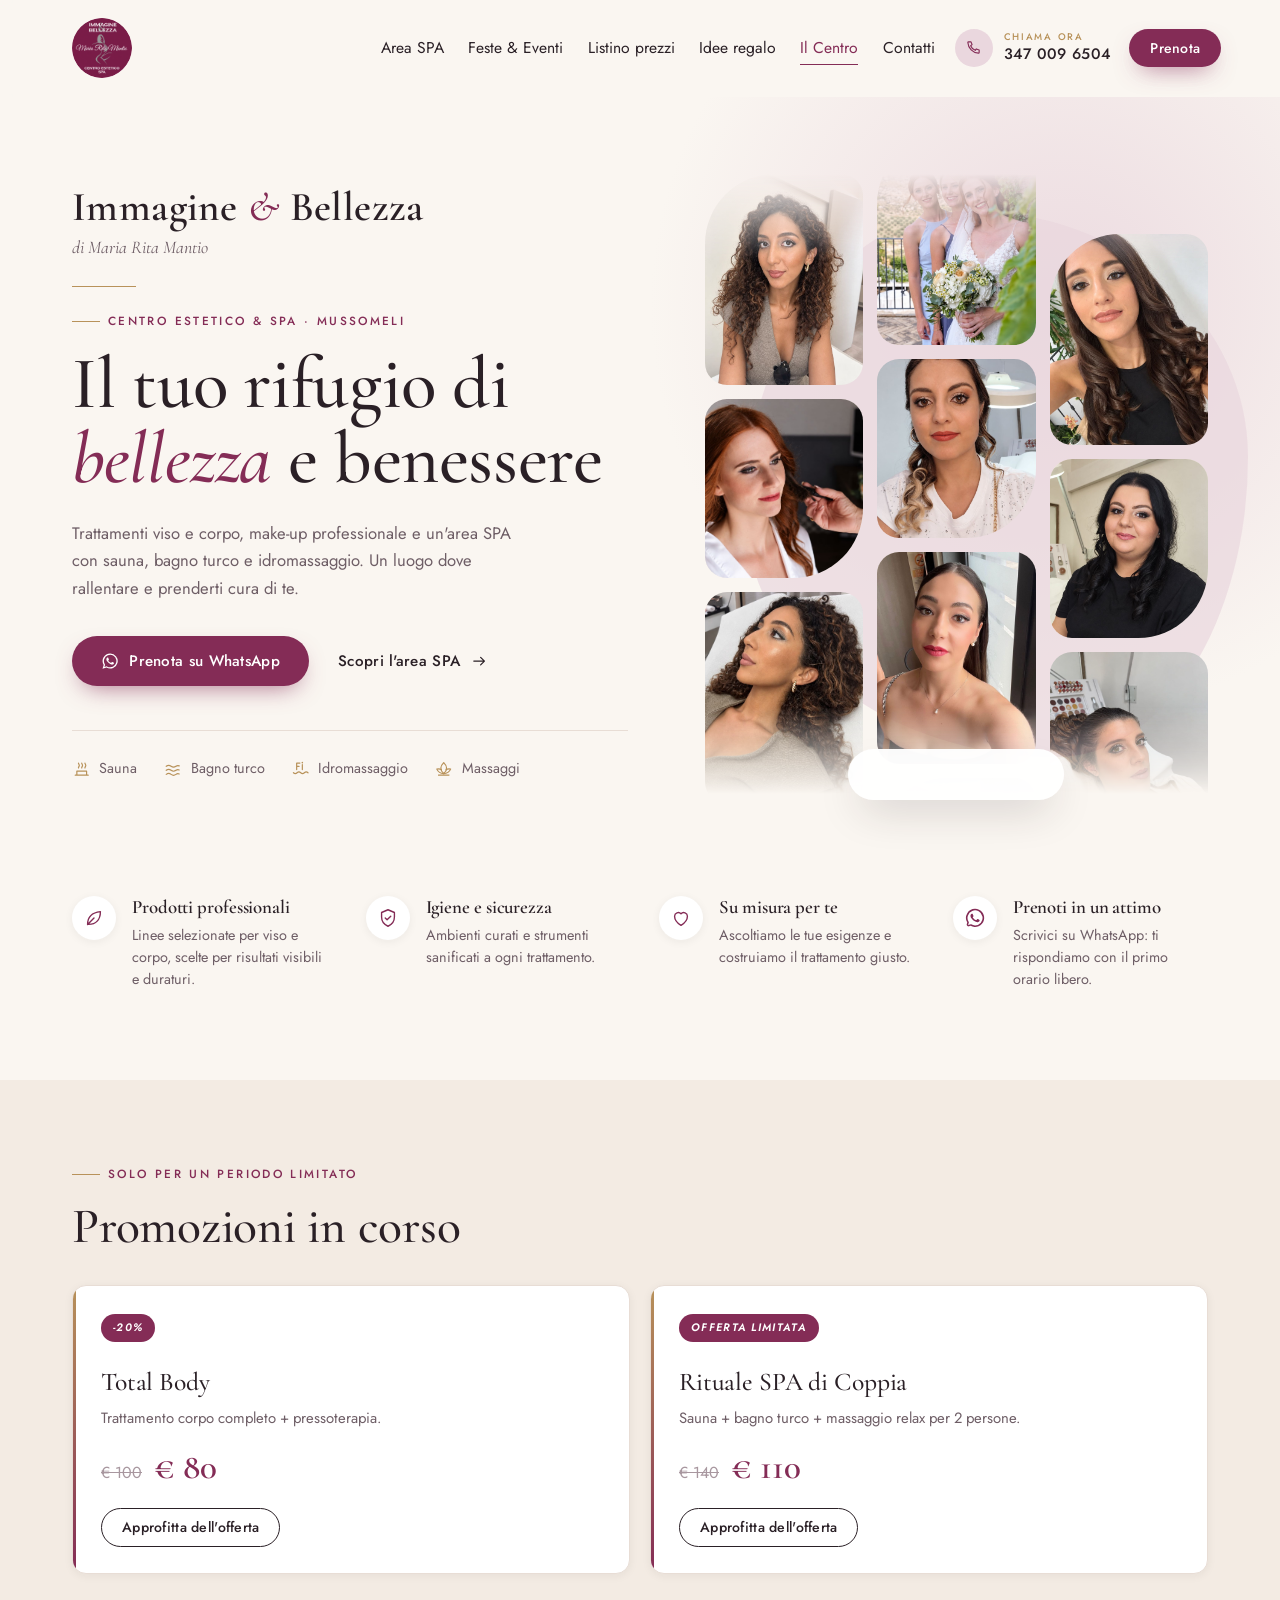
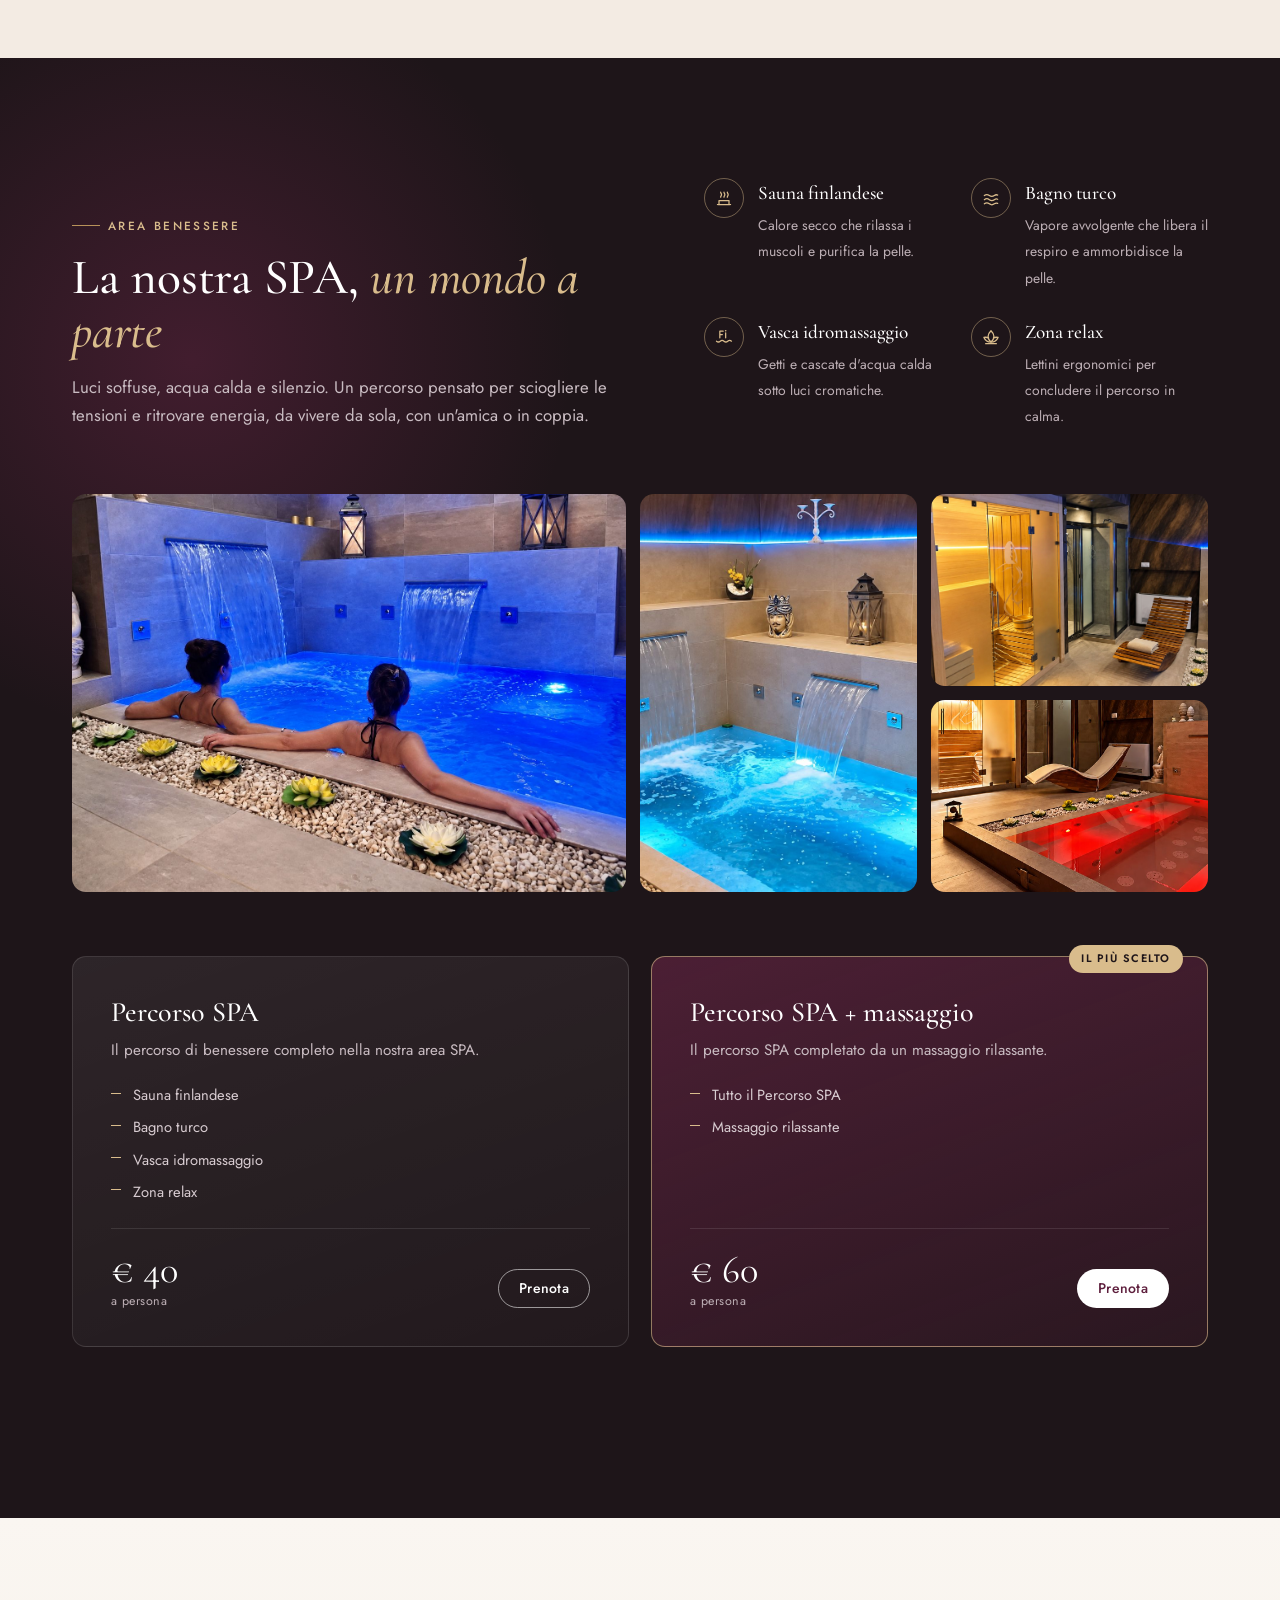
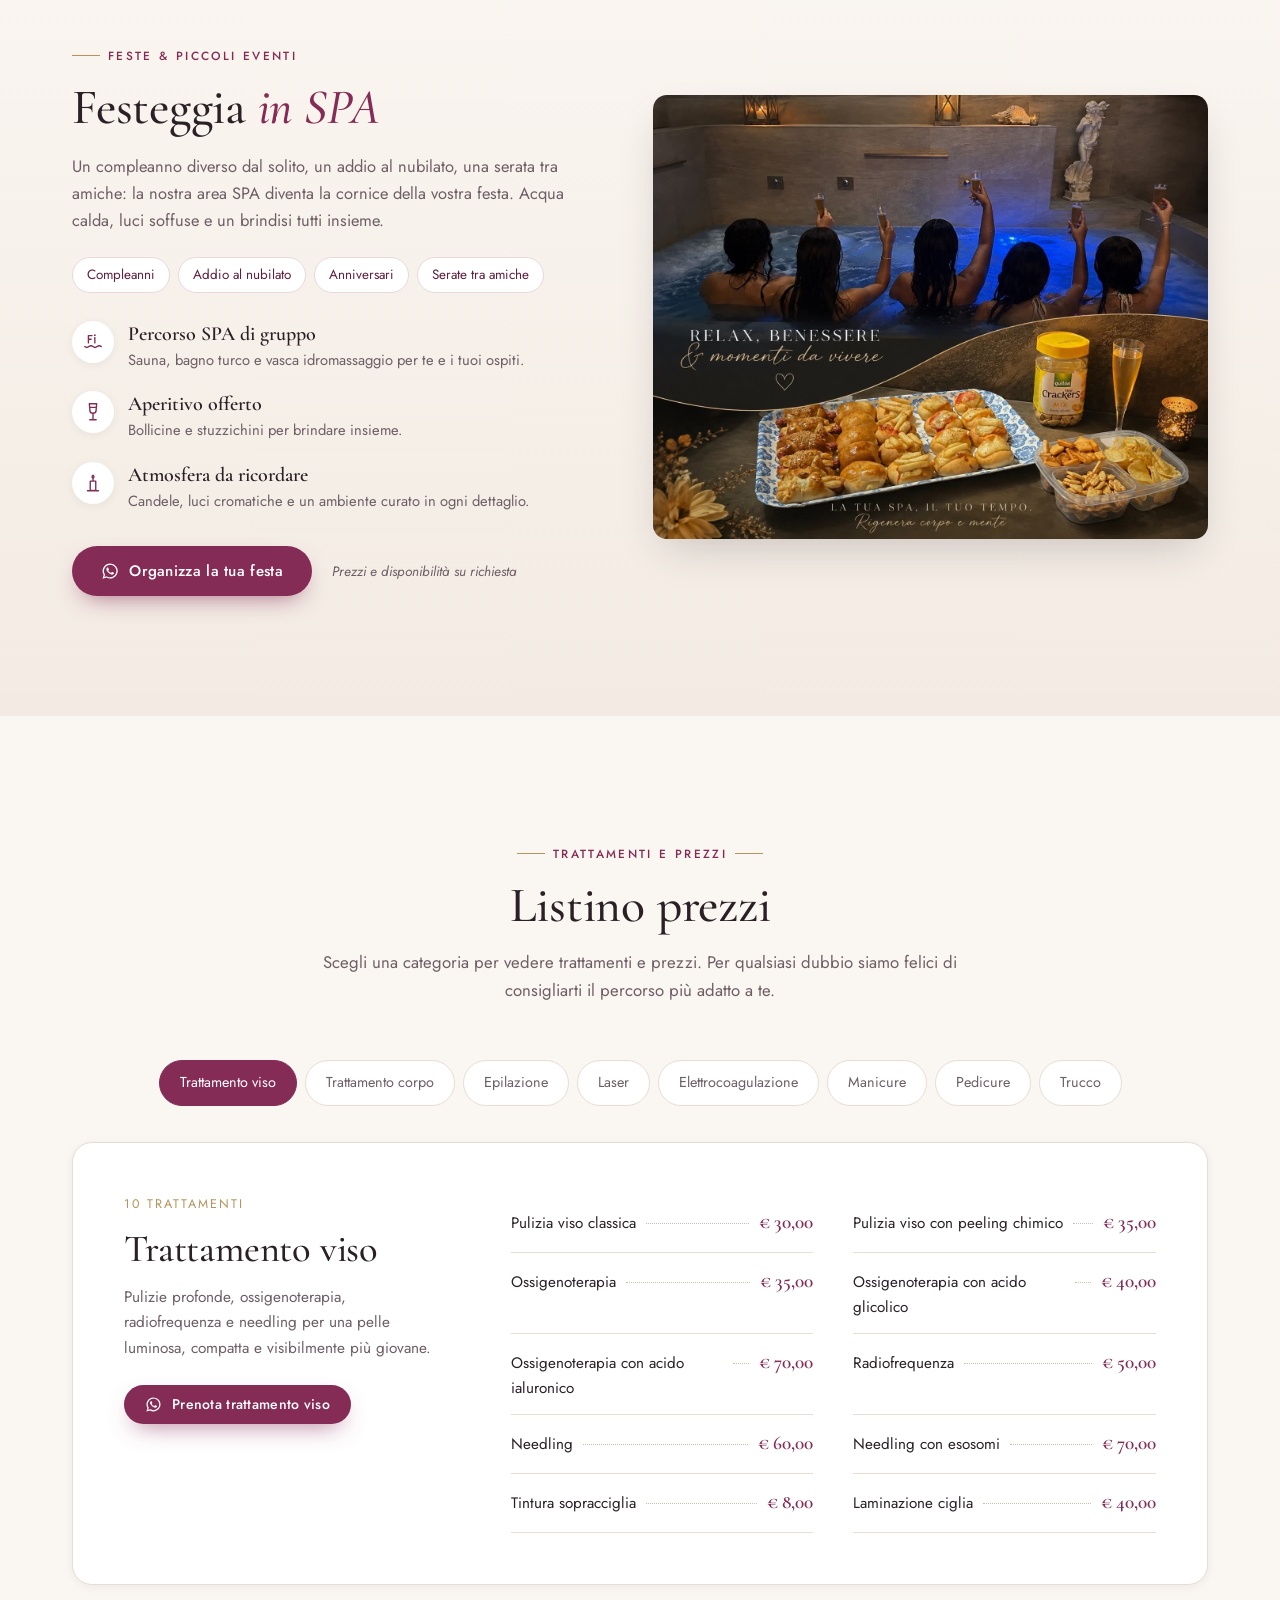
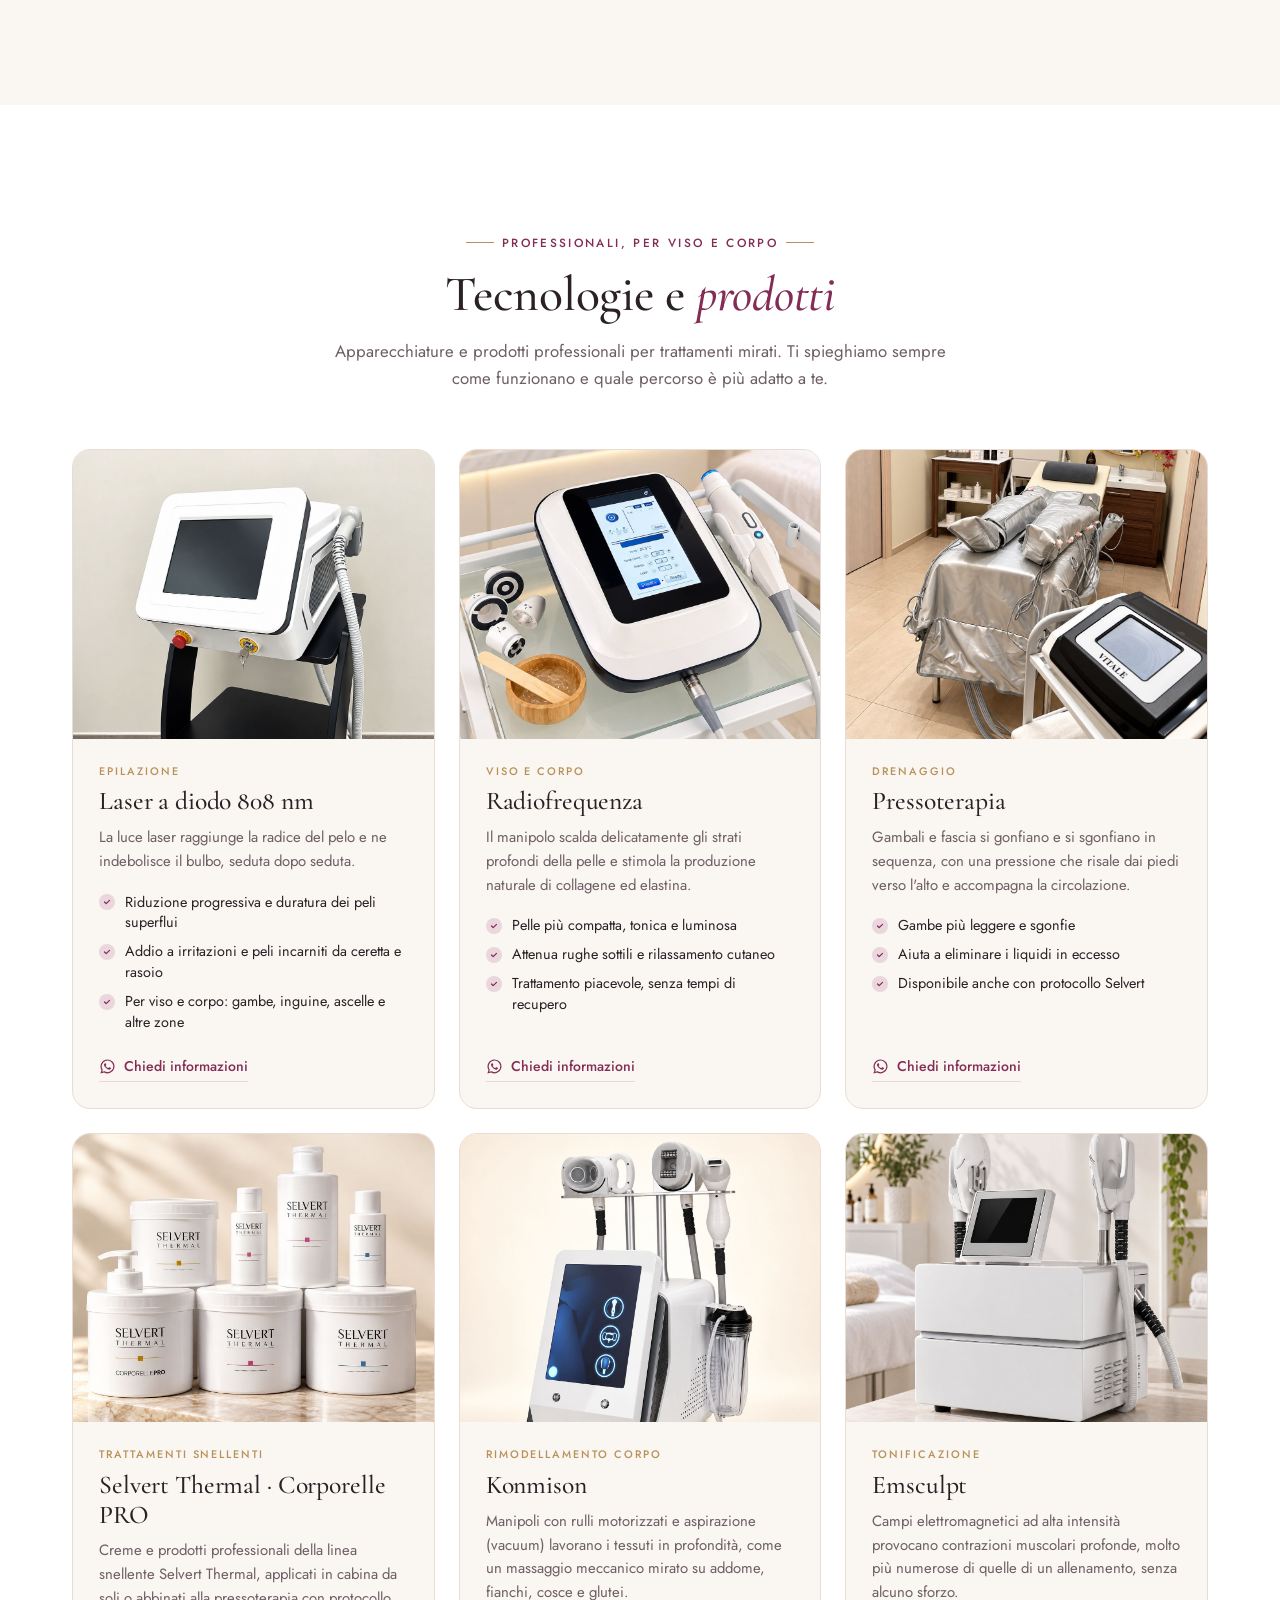
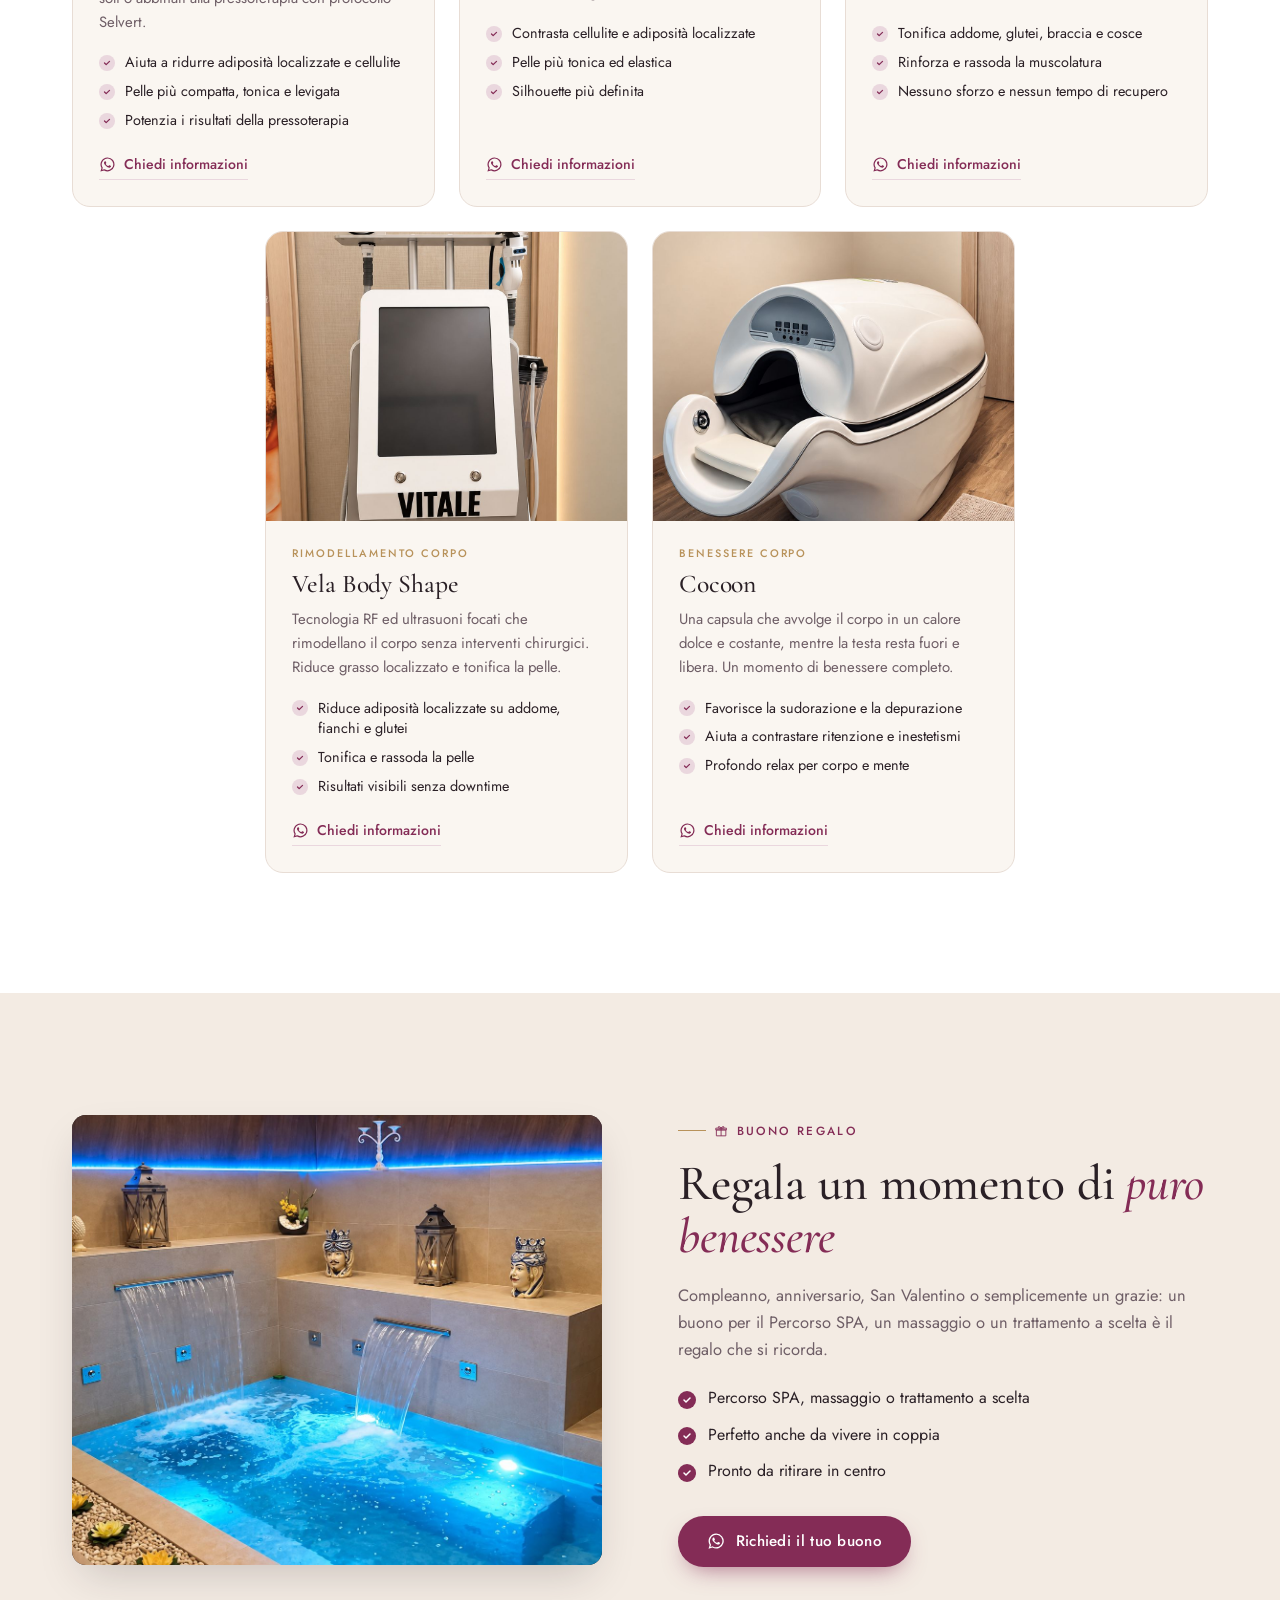
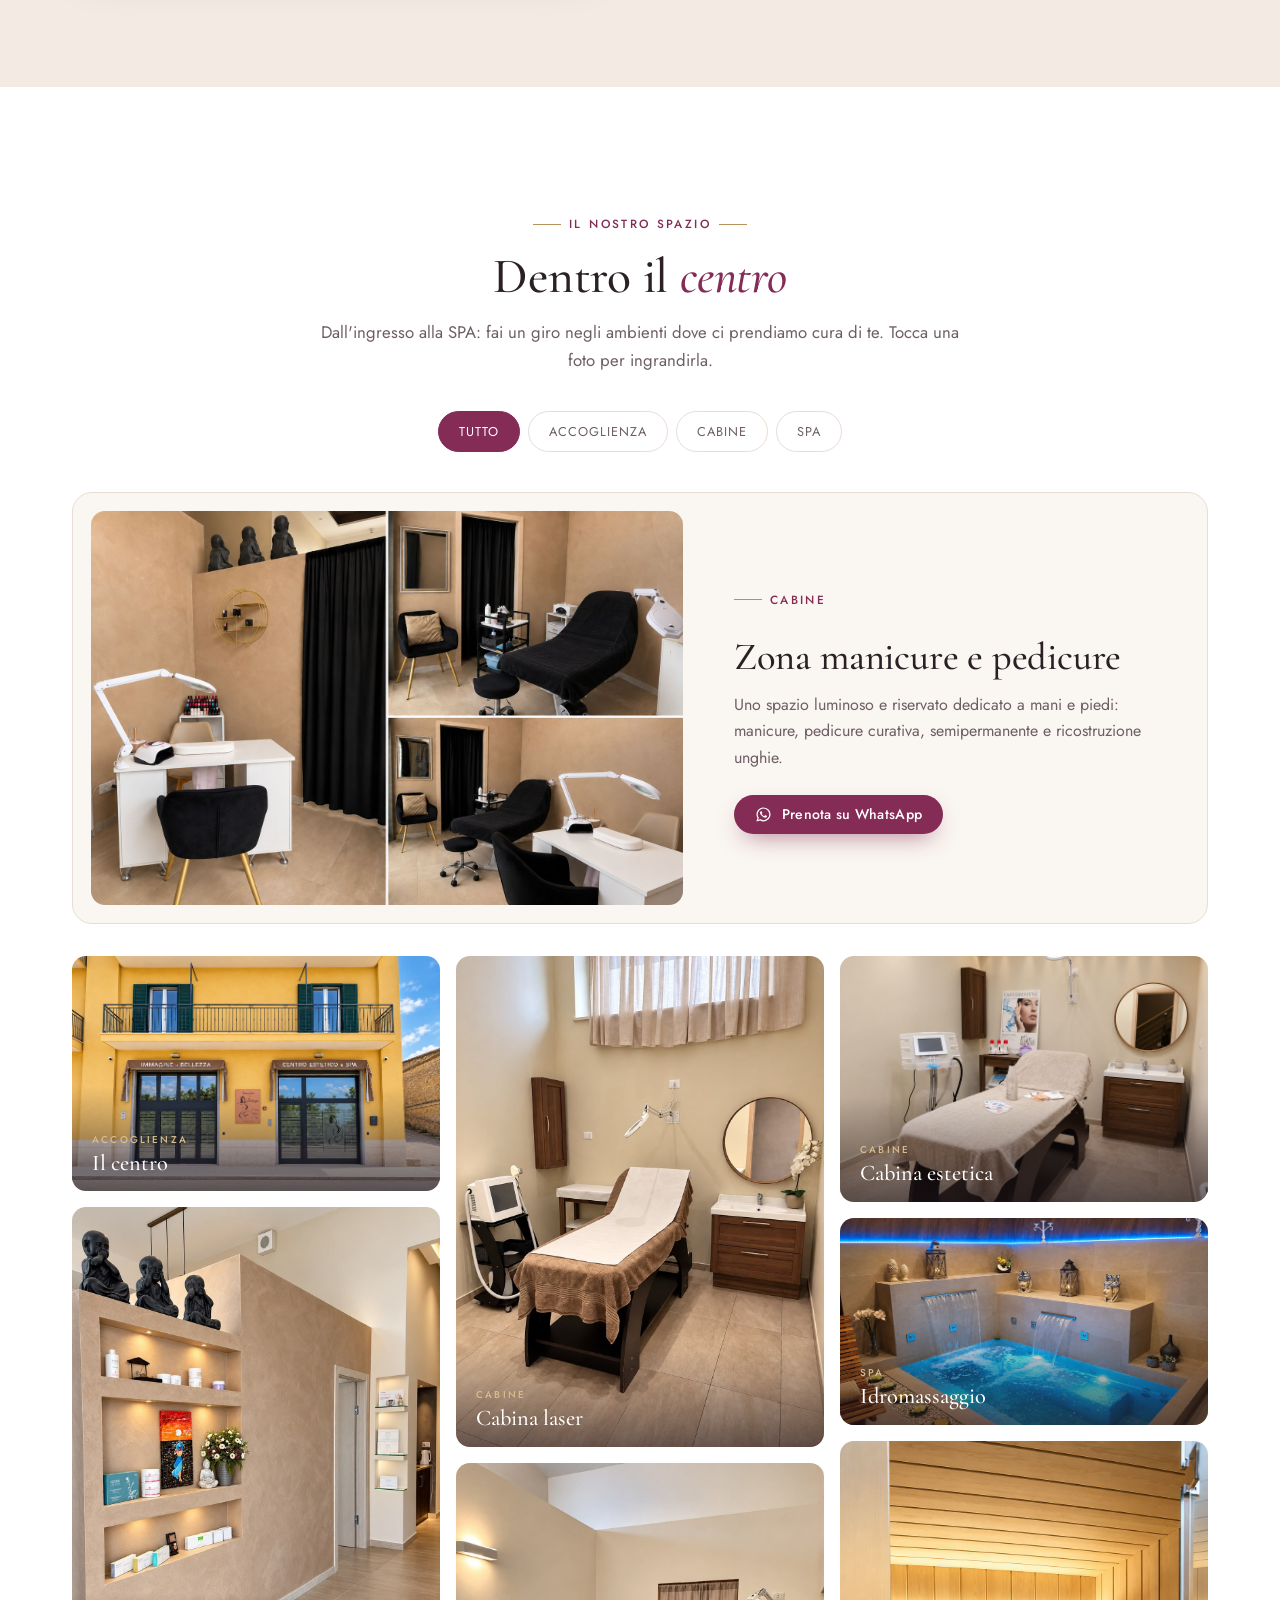
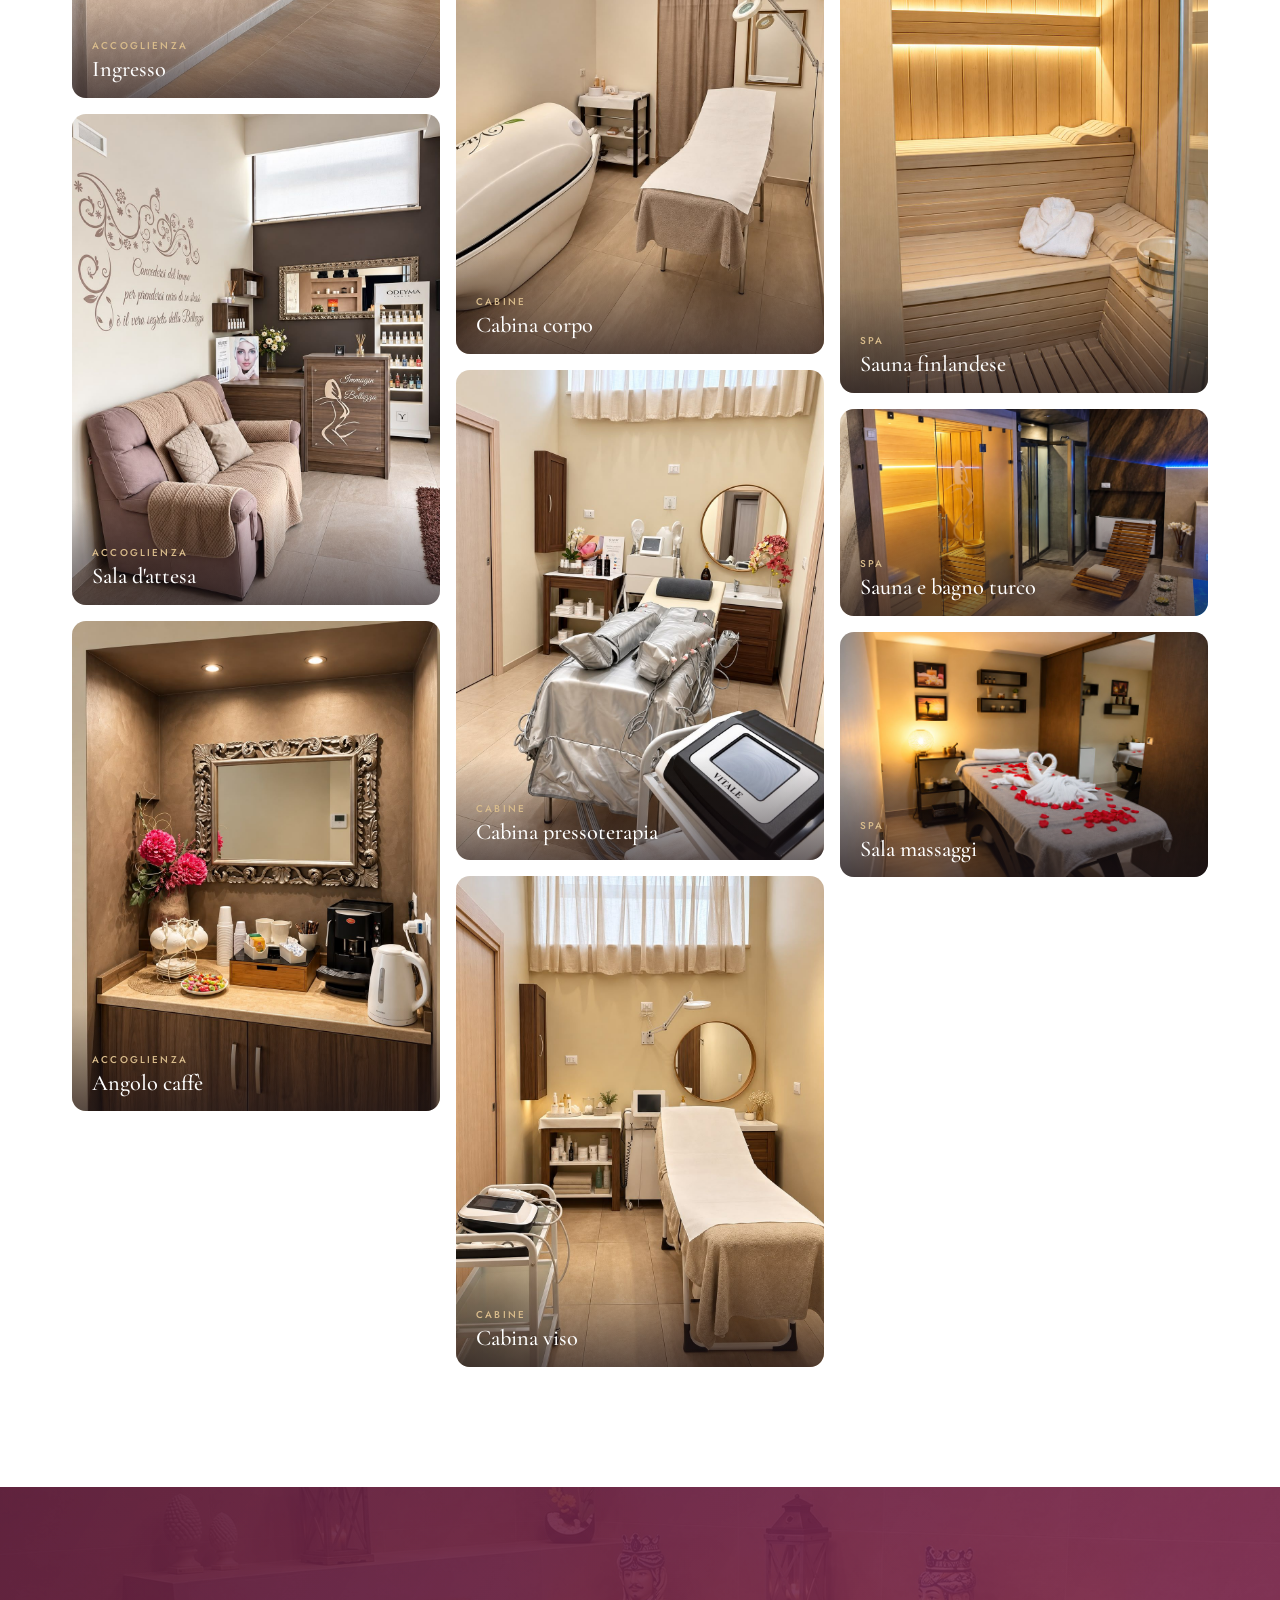
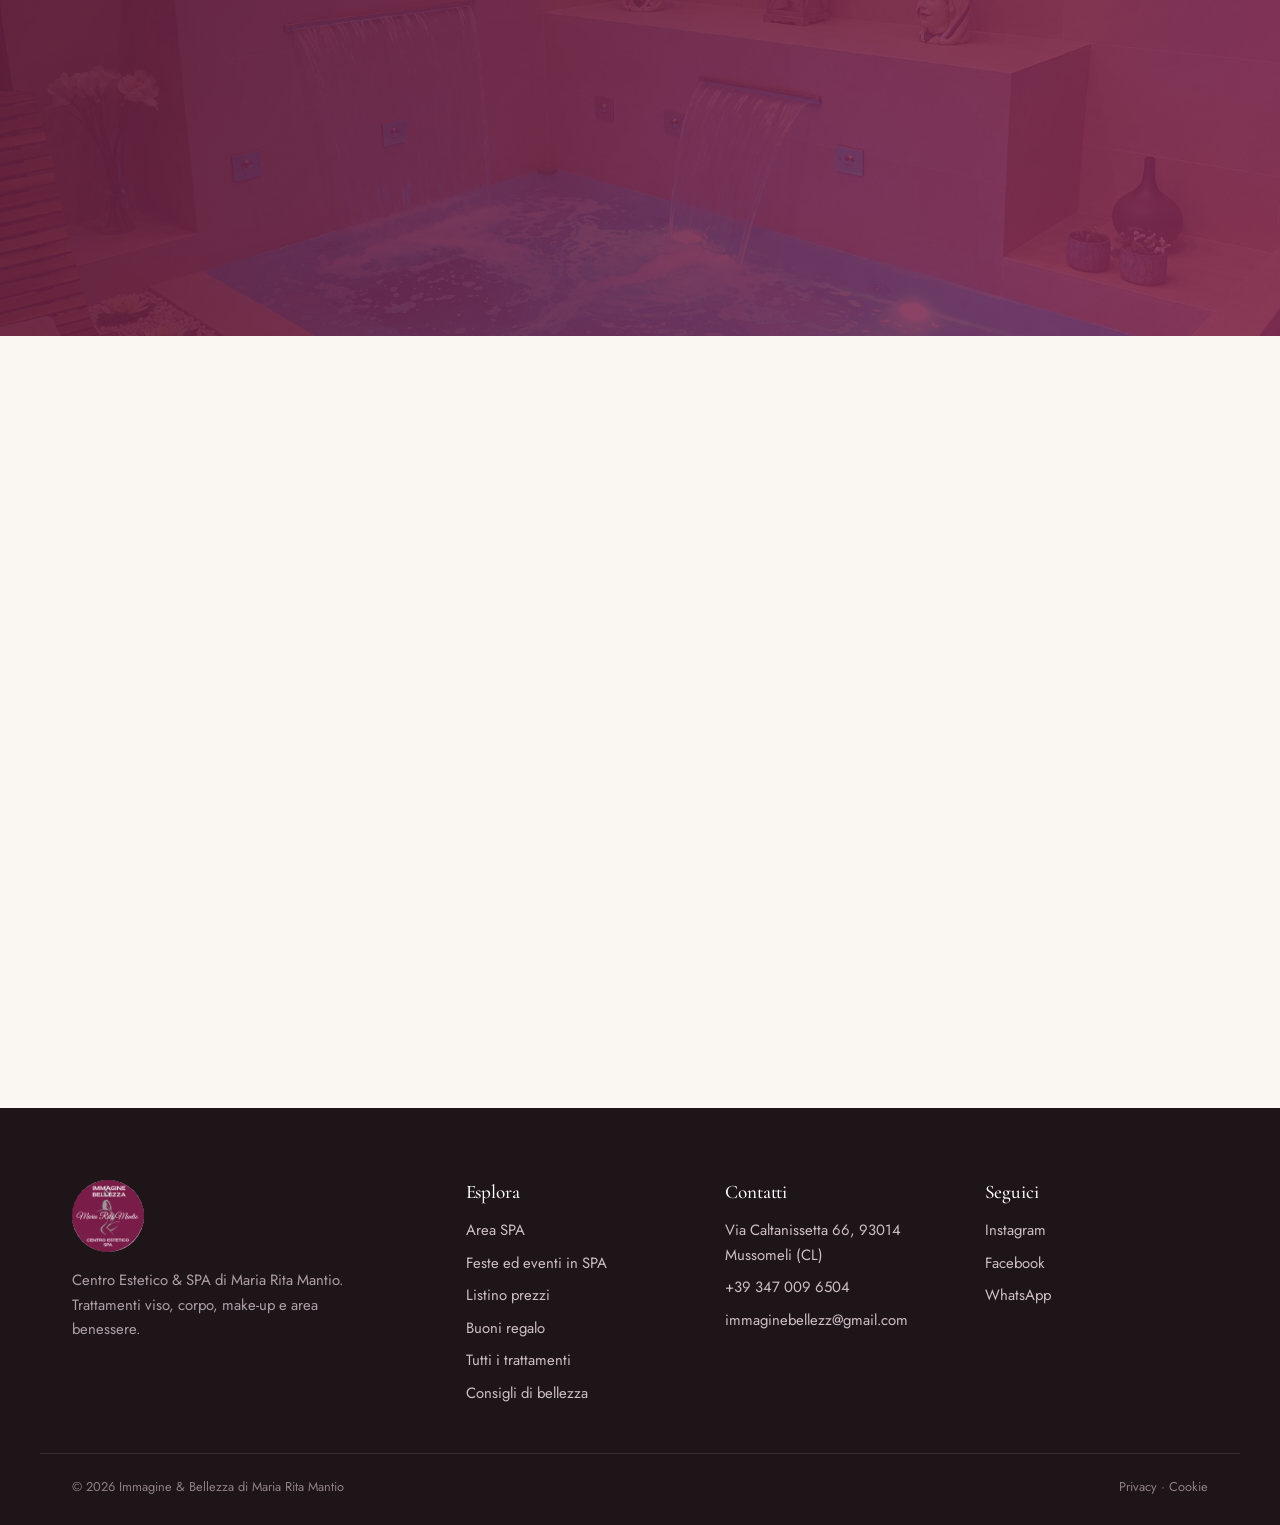
==== commit c69d2fcd: "SEO locale: pagine dei trattamenti, blog e collegamenti interni - 9 pagine trattamento (/trattamenti" ====
--- a/index.html
+++ b/index.html
@@ -257,6 +257,8 @@
       </div>
       <div class="tabs" role="tablist" aria-label="Categorie di trattamenti" id="tabs-servizi"><!-- generato da js/script.js --></div>
       <div id="grid-servizi"><!-- generato da js/script.js (content/listino.json) --></div>
+      <!-- link alle pagine dei trattamenti: scritti da prerender.py (content/trattamenti) -->
+      <nav class="link-trattamenti" id="link-trattamenti" aria-label="Pagine dei trattamenti"></nav>
     </div>
   </section>
 
@@ -402,6 +404,8 @@
         <li><a href="#eventi">Feste ed eventi in SPA</a></li>
         <li><a href="#servizi">Listino prezzi</a></li>
         <li><a href="#regalo">Buoni regalo</a></li>
+        <li><a href="/trattamenti/">Tutti i trattamenti</a></li>
+        <li><a href="/blog/">Consigli di bellezza</a></li>
       </ul>
     </div>
     <div>
--- a/css/style.css
+++ b/css/style.css
@@ -647,3 +647,66 @@
 
 /* Link Privacy · Cookie nel footer (compaiono solo se inseriti nel pannello) */
 [data-legali] > span:not([hidden]) + span:not([hidden])::before{content:" · "}
+
+/* ---------- Home: link alle pagine dei trattamenti (sotto il listino) ---------- */
+.link-trattamenti:empty{display:none}
+.link-trattamenti{margin-top:clamp(36px,5vw,56px);text-align:center}
+.link-trattamenti p{font-size:.74rem;font-weight:500;letter-spacing:.2em;text-transform:uppercase;color:var(--bordeaux);margin-bottom:16px}
+.link-trattamenti ul{display:flex;flex-wrap:wrap;justify-content:center;gap:10px}
+.link-trattamenti a{display:inline-block;padding:9px 18px;border:1px solid var(--bordo);border-radius:999px;background:var(--bianco);font-size:.9rem;transition:border-color .2s ease, color .2s ease}
+.link-trattamenti a:hover{border-color:var(--bordeaux);color:var(--bordeaux)}
+
+/* ---------- Pagine dei trattamenti e del blog (generate da prerender.py) ---------- */
+.pagina section{padding-block:clamp(48px,7vw,88px)}
+.wrap.stretto{max-width:820px}
+.pagina-hero{padding-block:clamp(28px,4vw,56px) clamp(40px,6vw,72px)!important}
+.pagina-hero .wrap{display:grid;grid-template-columns:1.1fr .9fr;gap:clamp(28px,5vw,64px);align-items:center}
+.pagina-hero.solo-testo .wrap,.pagina-hero.articolo .wrap{display:block}
+.pagina-h1{font-size:clamp(2.2rem,4.6vw,3.5rem);line-height:1.06;margin-bottom:20px}
+.pagina-h1 .eyebrow{display:flex;justify-content:flex-start;font-family:var(--font-ui);line-height:1.4;letter-spacing:.2em;font-weight:500}
+.pagina-h1 .hero-title{display:block}
+.pagina-hero .lead{font-size:clamp(1.02rem,1.3vw,1.14rem);max-width:52ch;margin-bottom:30px}
+.pagina-foto{margin:0}
+.pagina-foto img{width:100%;height:auto;aspect-ratio:4/5;object-fit:cover;border-radius:70px 22px 22px 22px;box-shadow:0 28px 56px -26px rgba(42,32,38,.35);background:var(--sabbia)}
+.pagina-foto.larga{margin-top:28px}
+.pagina-foto.larga img{aspect-ratio:16/9;border-radius:22px 22px 70px 22px}
+.pagina-data{color:var(--testo-soft);font-size:.9rem}
+.briciole ol{list-style:none;padding:0;display:flex;flex-wrap:wrap;gap:6px;font-size:.82rem;color:var(--testo-soft);margin-bottom:22px}
+.briciole li+li::before{content:"›";margin-right:6px;color:var(--oro)}
+.briciole a:hover{color:var(--bordeaux)}
+.pagina-testo{background:var(--bianco)}
+.testo h2{font-size:clamp(1.6rem,3vw,2.1rem);margin:44px 0 14px}
+.testo h2:first-child{margin-top:0}
+.testo p{margin-bottom:14px;font-size:1.04rem;line-height:1.75}
+.testo ul{margin:0 0 16px;padding-left:0}
+.testo li{position:relative;padding-left:22px;margin-bottom:8px;color:var(--testo-soft);line-height:1.65}
+.testo li::before{content:"";position:absolute;left:2px;top:.72em;width:8px;height:1px;background:var(--oro)}
+.testo strong{color:var(--testo);font-weight:500}
+.testo a,.pagina-nota a,.pagina-faq a{color:var(--bordeaux);text-decoration:underline;text-underline-offset:3px}
+.pagina-prezzi h2,.pagina-faq h2,.pagina-correlati h2{font-size:clamp(1.8rem,3.4vw,2.5rem);margin-bottom:22px}
+.pagina-prezzi h3{font-size:1.3rem;margin:26px 0 4px}
+.pagina-nota{margin-top:22px;font-size:.92rem}
+.pagina-nota.centro{text-align:center}
+.pagina-faq{background:var(--sabbia)}
+.pagina-faq details{border-bottom:1px solid var(--bordo);padding:18px 0}
+.pagina-faq summary{cursor:pointer;list-style:none;display:flex;justify-content:space-between;gap:16px;font-family:var(--font-display);font-size:1.25rem;font-weight:500;color:var(--testo)}
+.pagina-faq summary::-webkit-details-marker{display:none}
+.pagina-faq summary::after{content:"+";color:var(--bordeaux);font-family:var(--font-ui);font-size:1.4rem;line-height:1;transition:transform .3s var(--ease)}
+.pagina-faq details[open] summary::after{transform:rotate(45deg)}
+.pagina-faq details p{margin-top:12px;line-height:1.7}
+.card-pagine{display:grid;grid-template-columns:repeat(auto-fill,minmax(250px,1fr));gap:22px}
+.card-pagina{display:flex;flex-direction:column;background:var(--bianco);border-radius:22px;overflow:hidden;box-shadow:var(--ombra-s);transition:transform .3s var(--ease), box-shadow .3s ease}
+.card-pagina:hover{transform:translateY(-4px);box-shadow:var(--ombra)}
+.card-pagina img{width:100%;aspect-ratio:4/3;object-fit:cover;background:var(--sabbia)}
+.card-pagina span{display:flex;flex-direction:column;gap:6px;padding:18px 20px 22px}
+.card-pagina strong{font-family:var(--font-display);font-size:1.35rem;font-weight:500}
+.card-pagina small{font-size:.88rem;color:var(--testo-soft);line-height:1.55;display:-webkit-box;-webkit-line-clamp:3;-webkit-box-orient:vertical;overflow:hidden}
+@media (max-width:900px){
+  .pagina-hero .wrap{grid-template-columns:1fr}
+  .pagina-foto{order:-1;max-width:420px;width:100%;justify-self:center}
+  .pagina-foto img{aspect-ratio:4/3}
+}
+@media (max-width:520px){
+  .pagina-hero .hero-actions .btn{width:100%}
+}
+.pagina-hero.solo-testo + .pagina-correlati{padding-top:0}
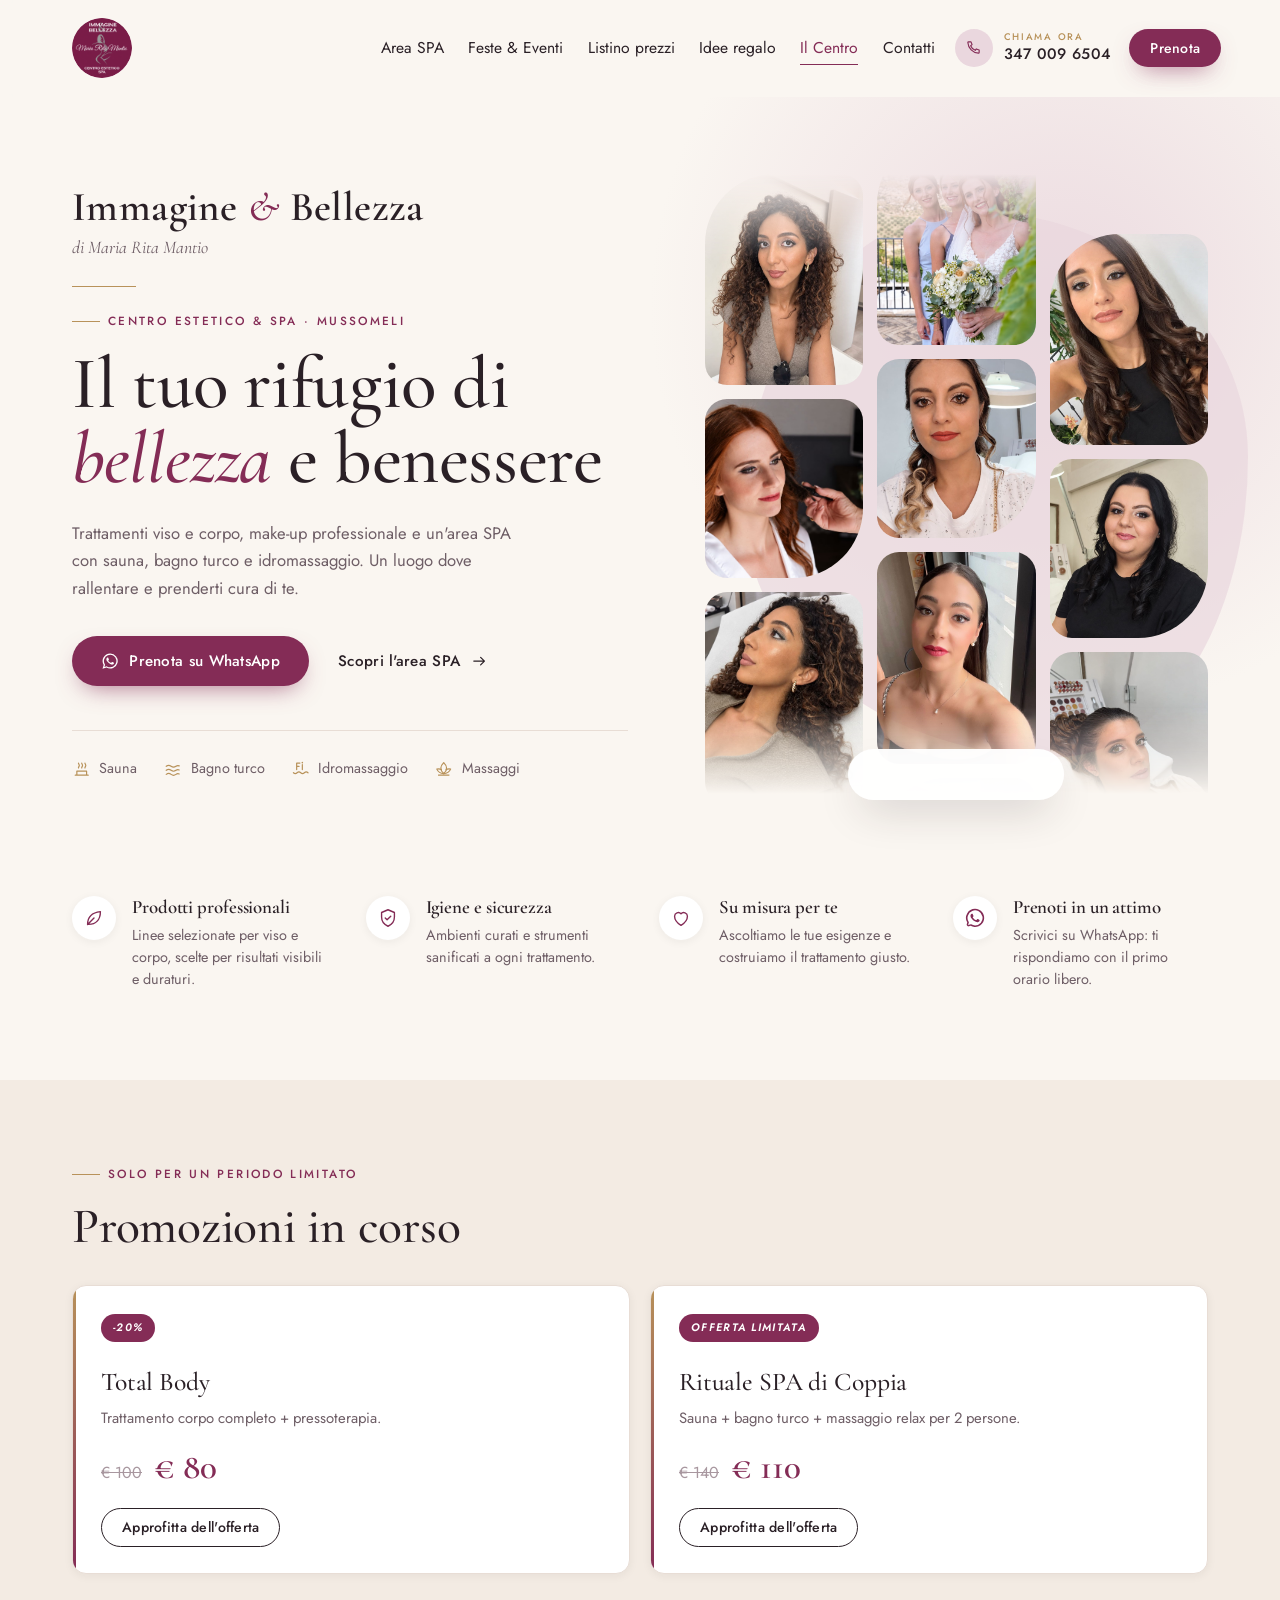
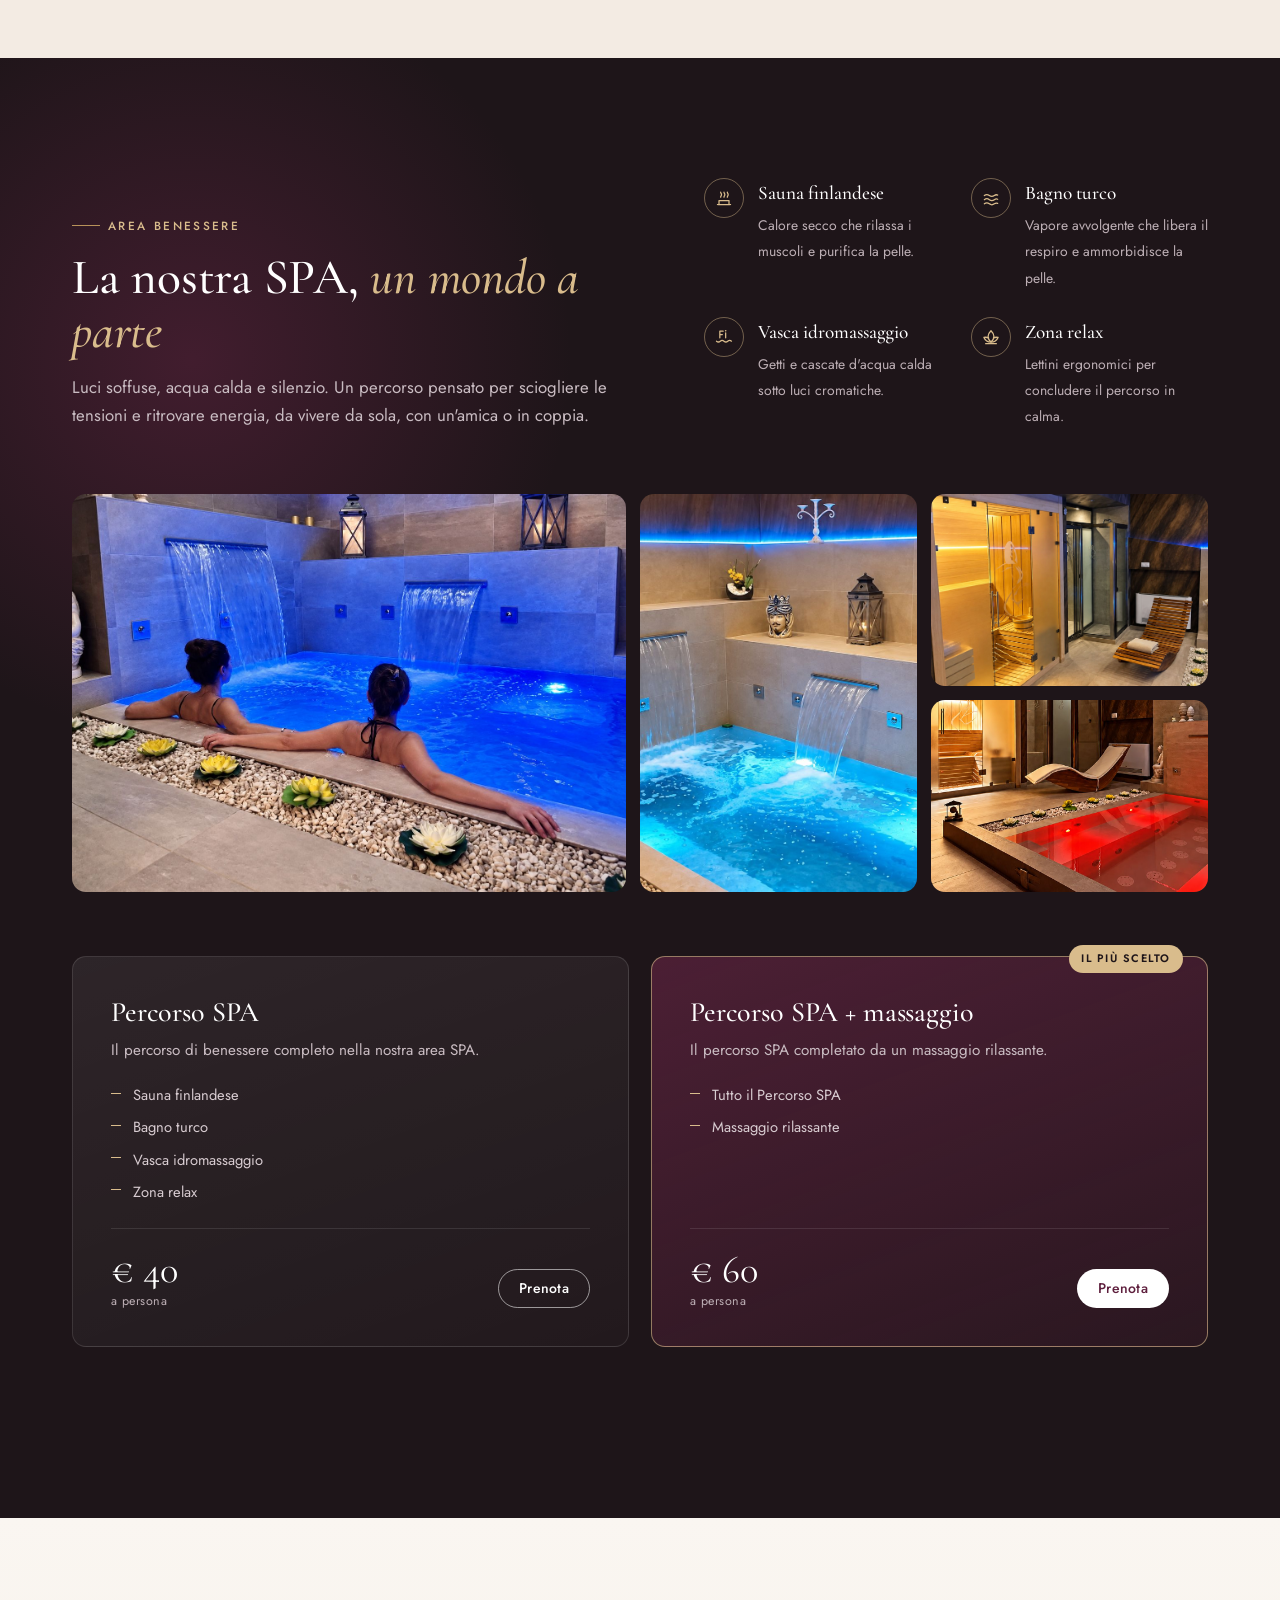
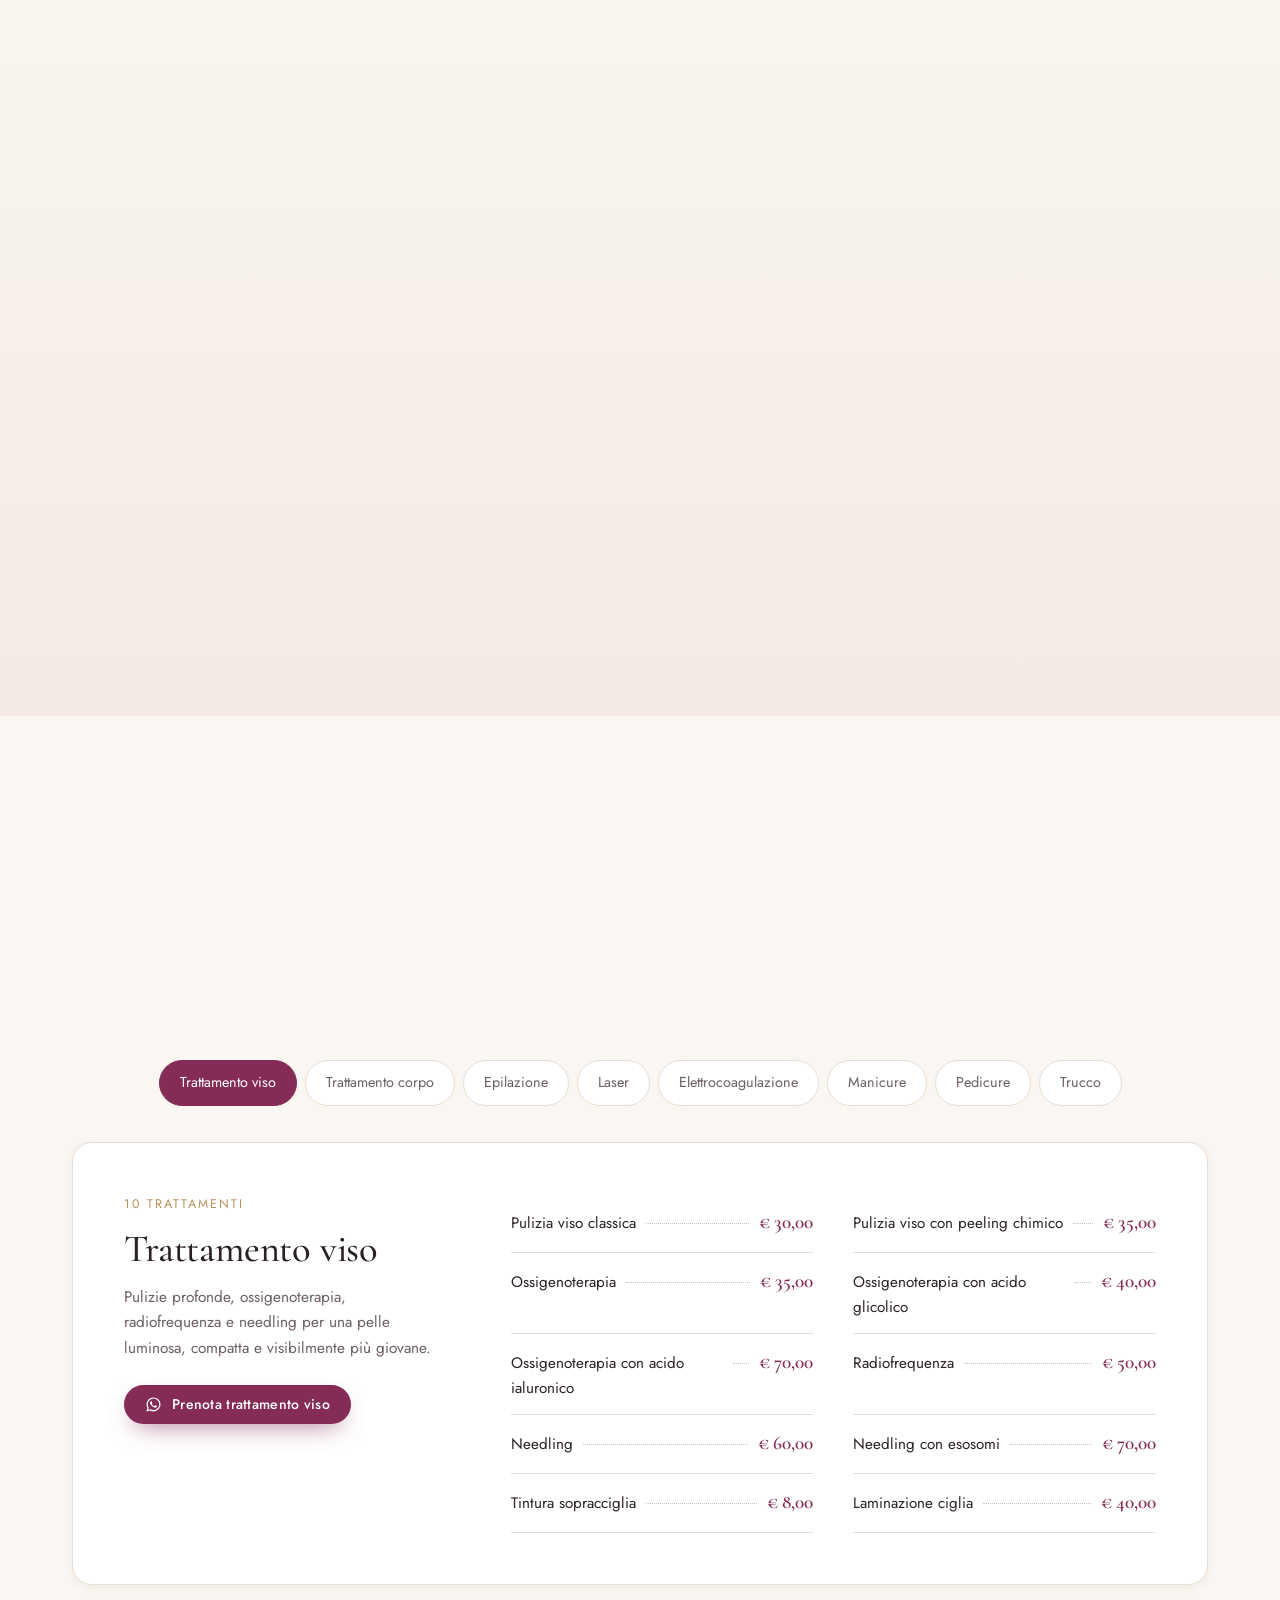
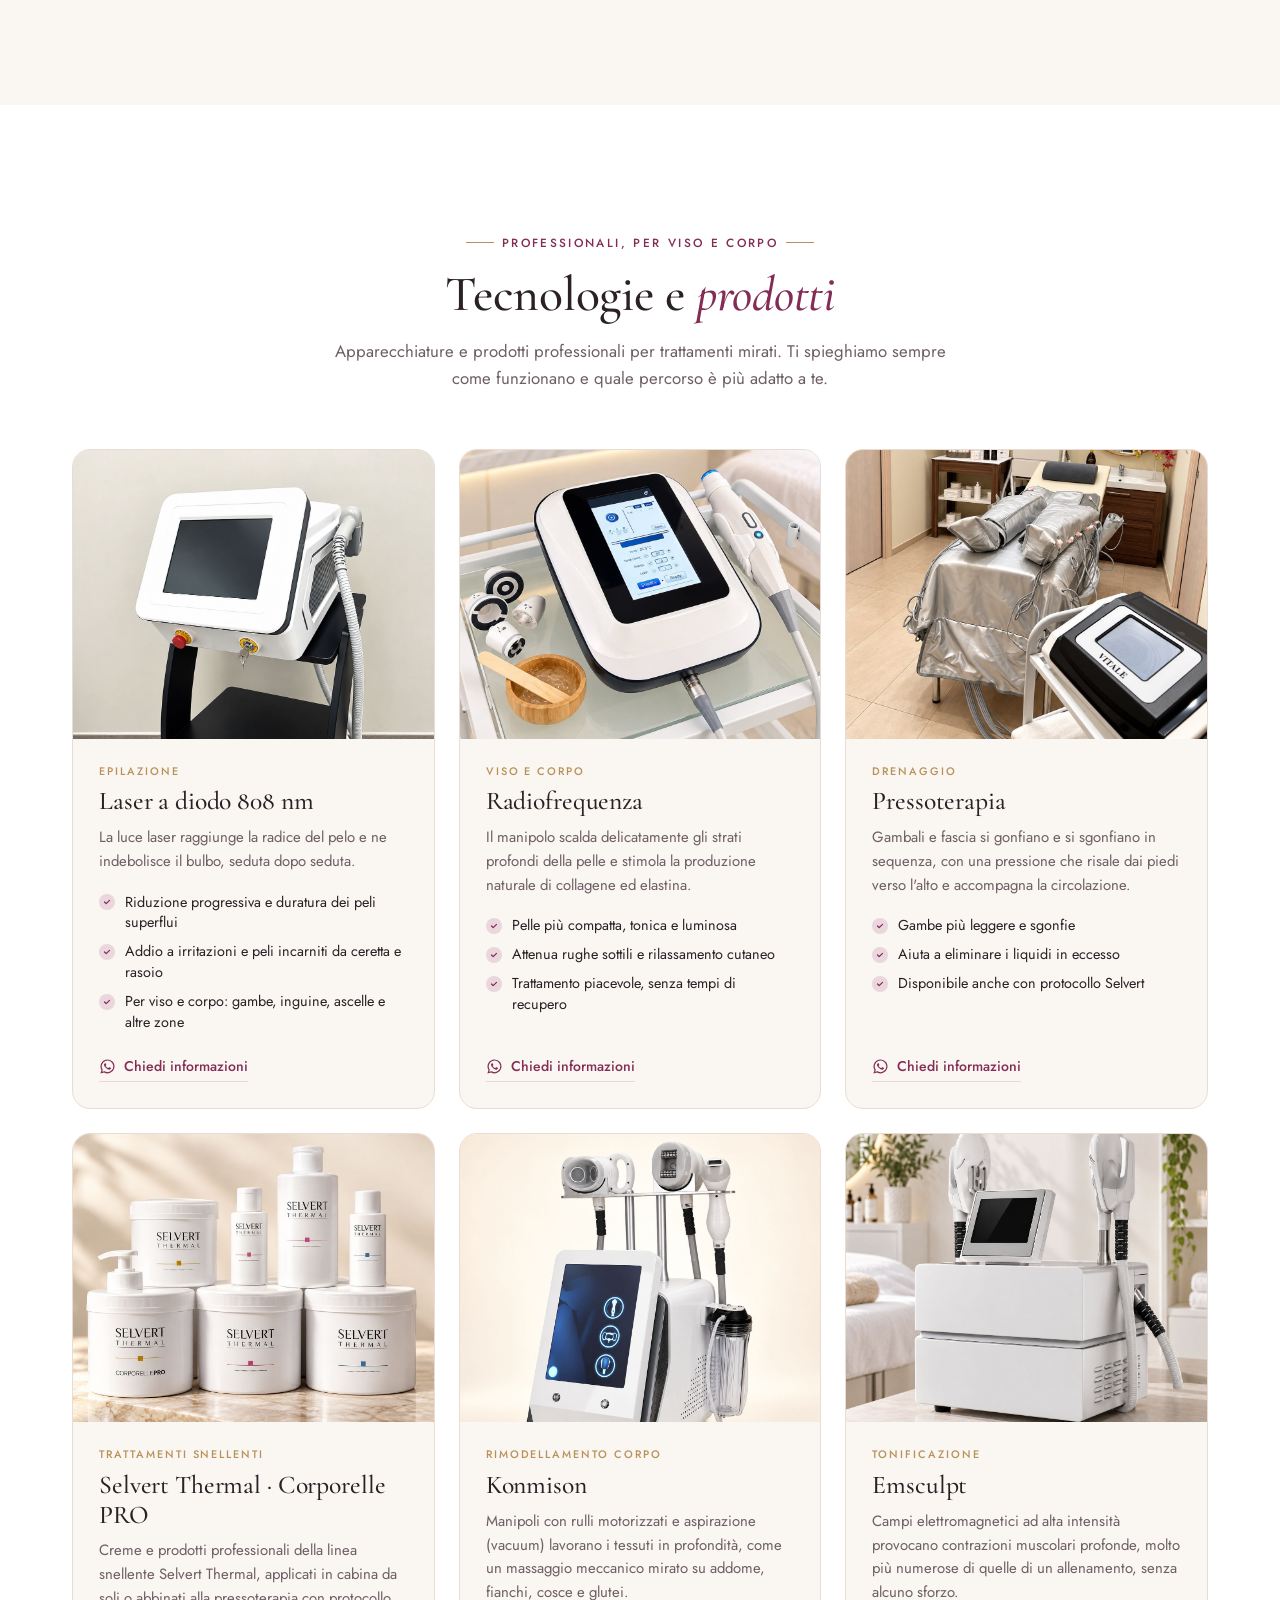
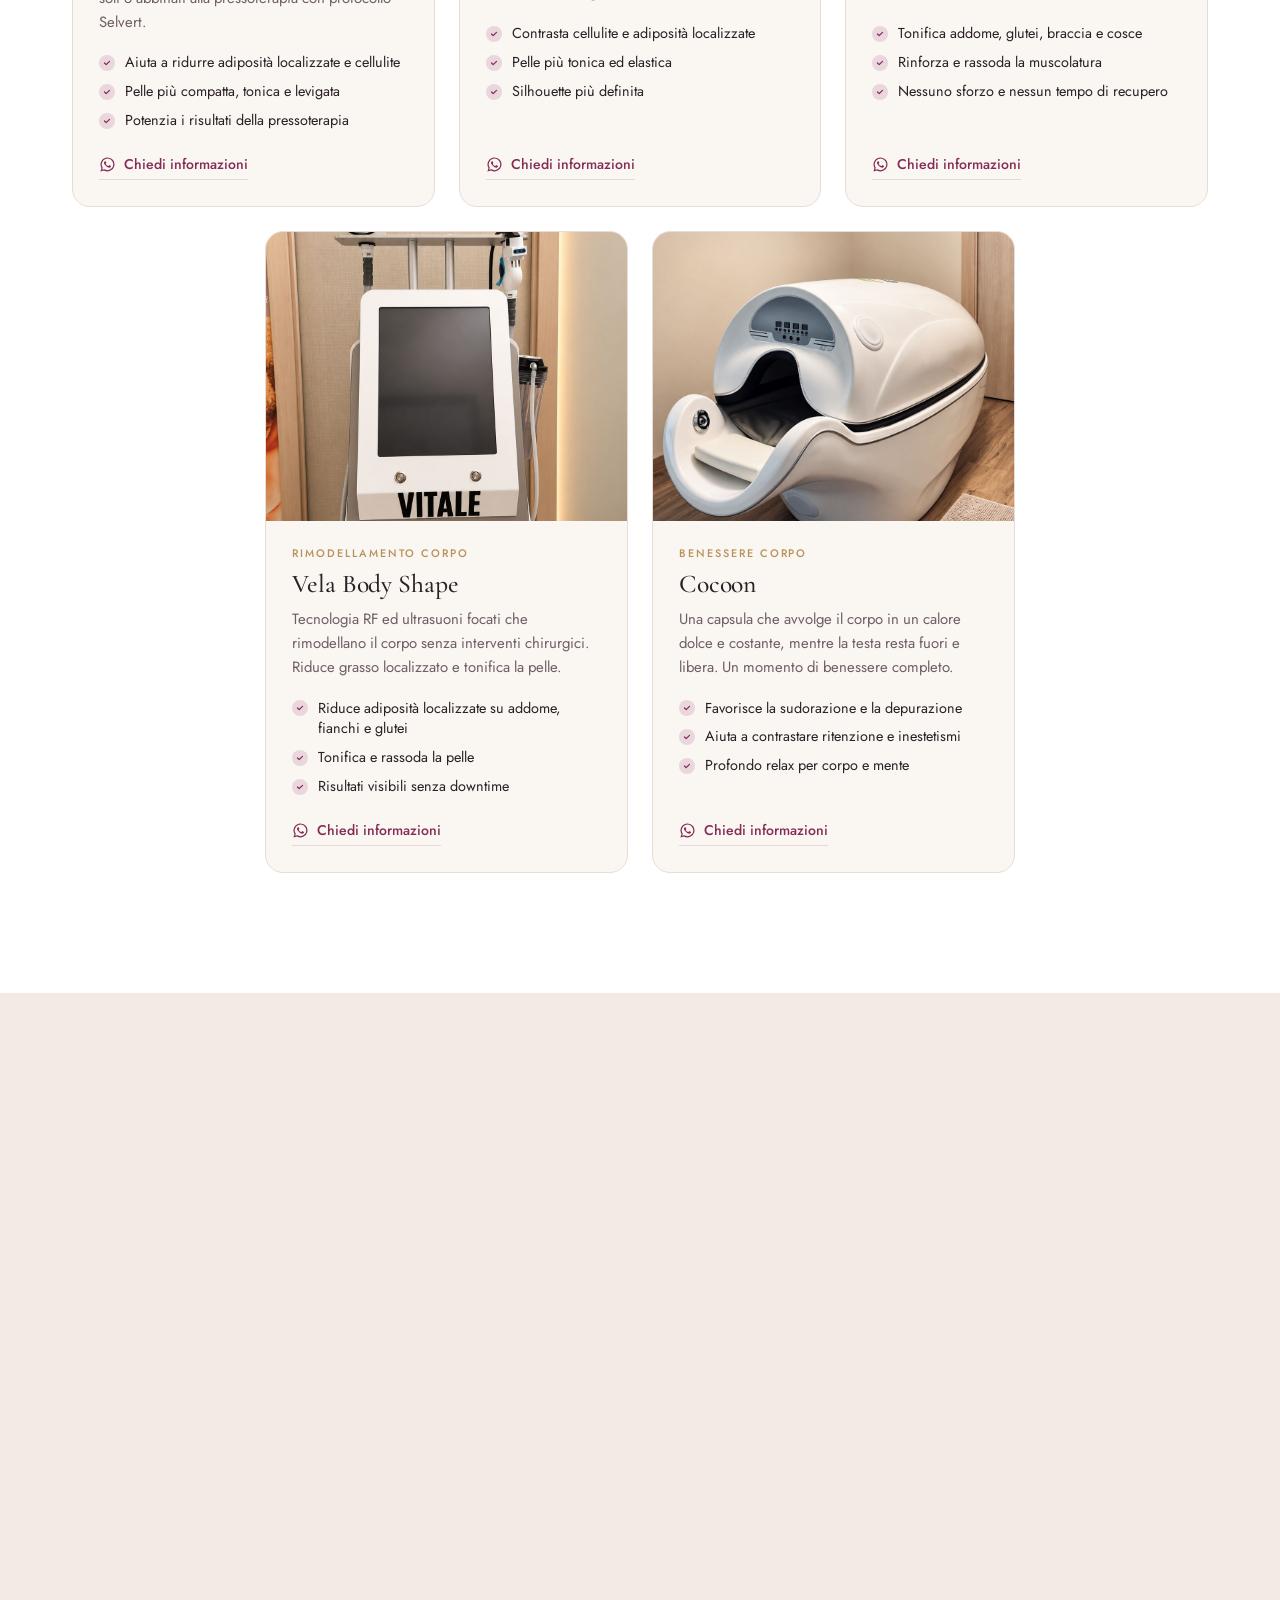
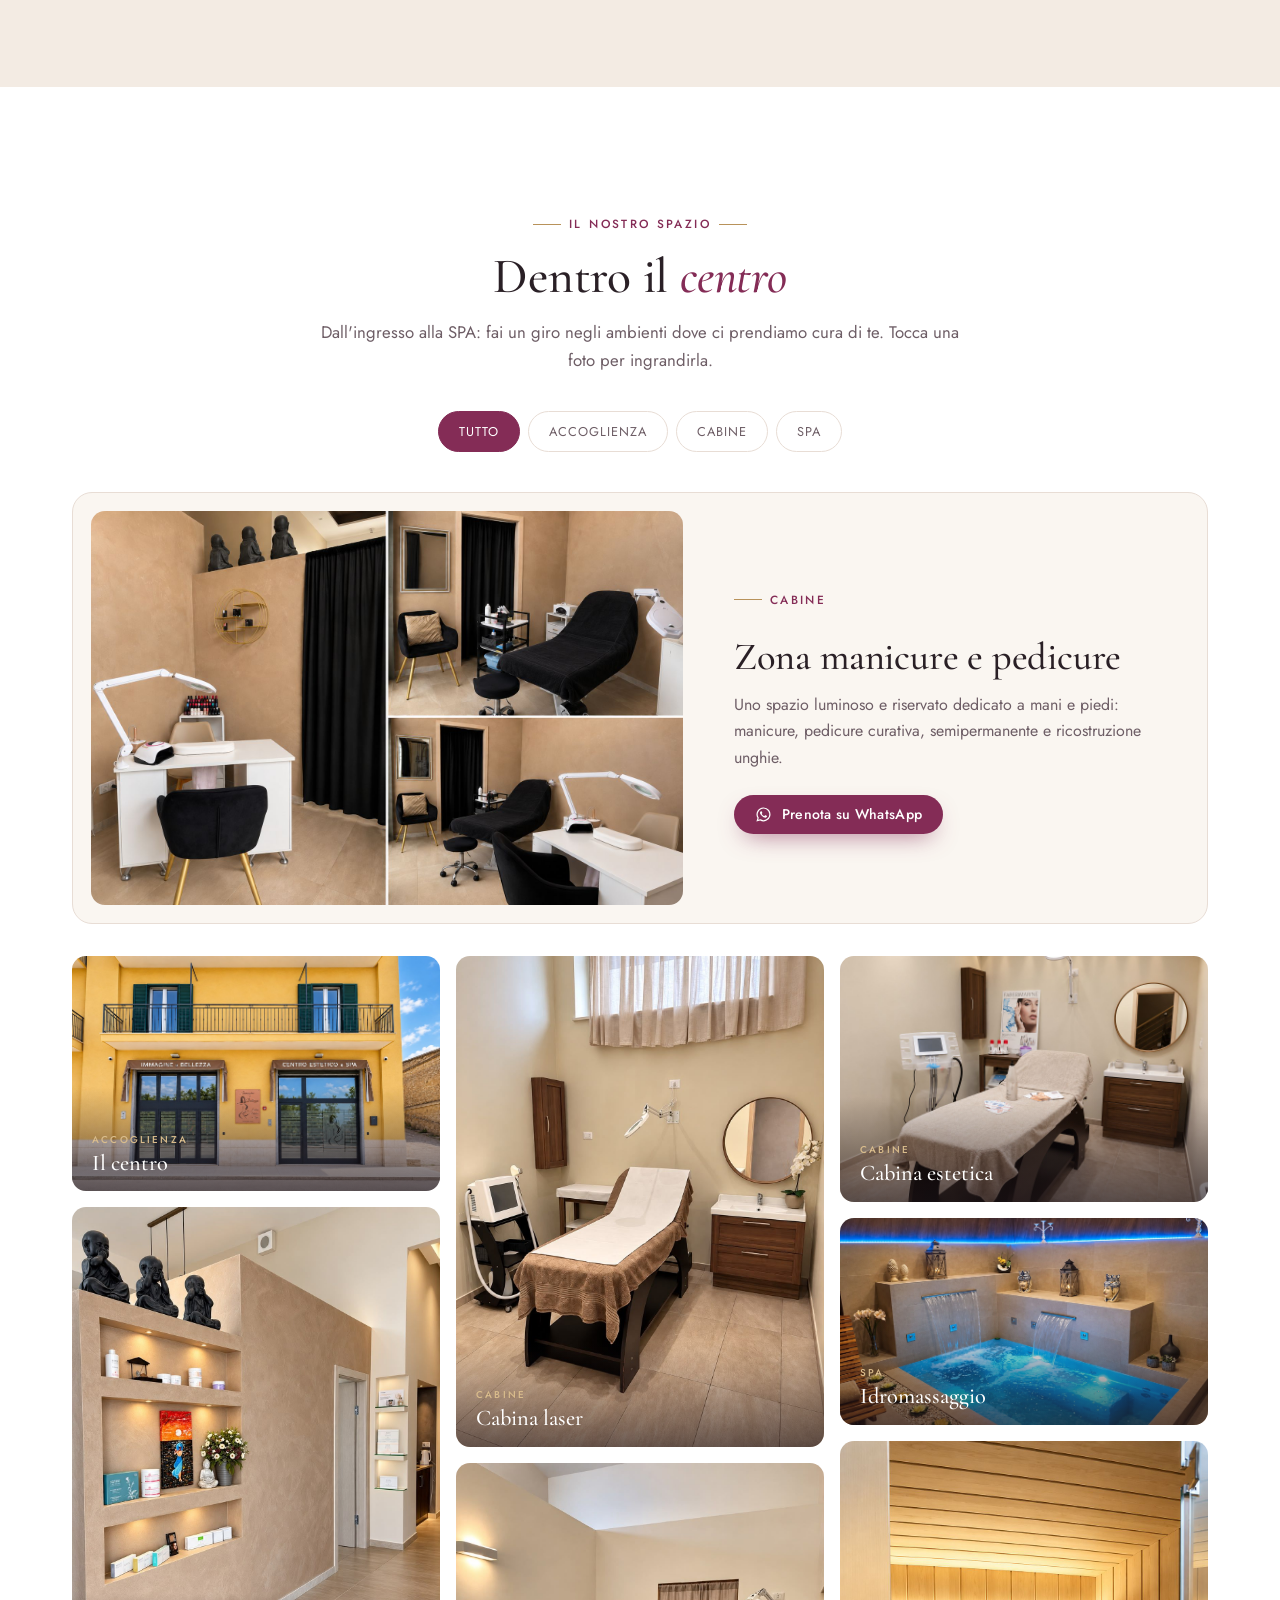
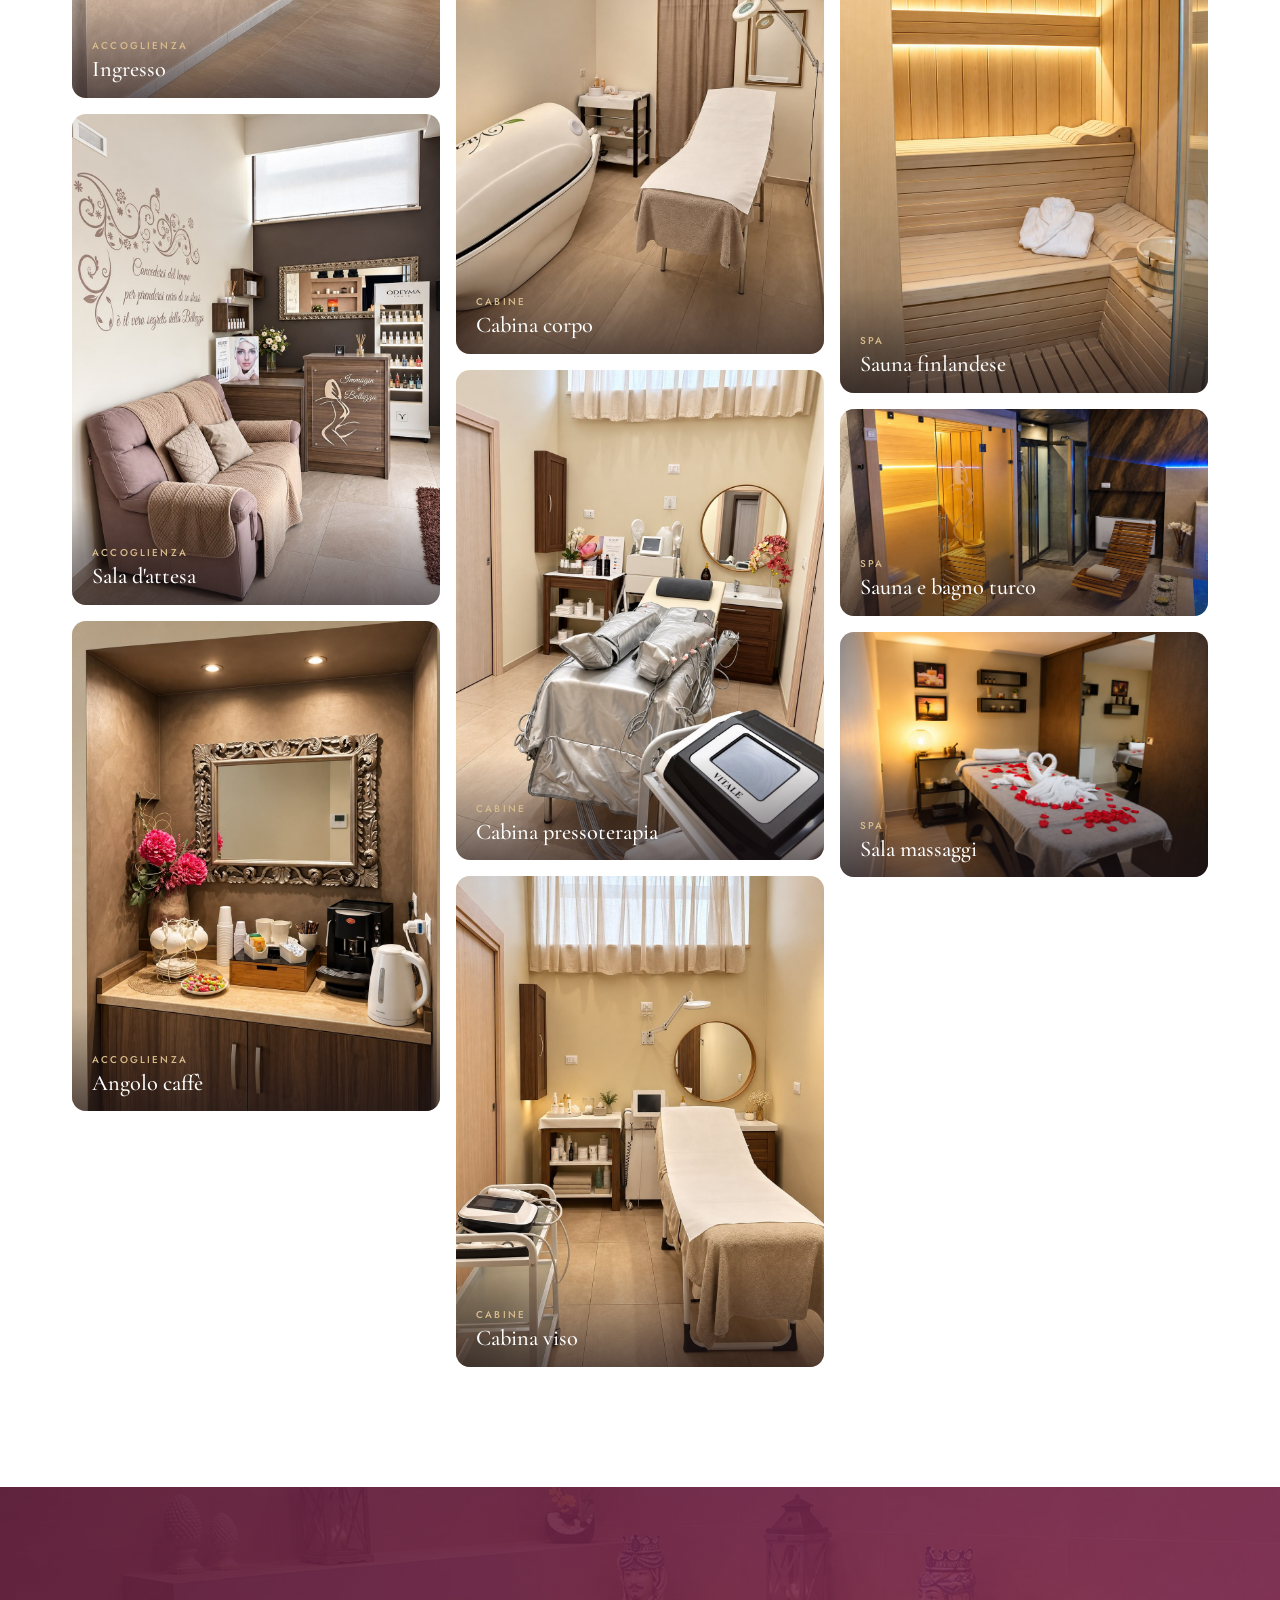
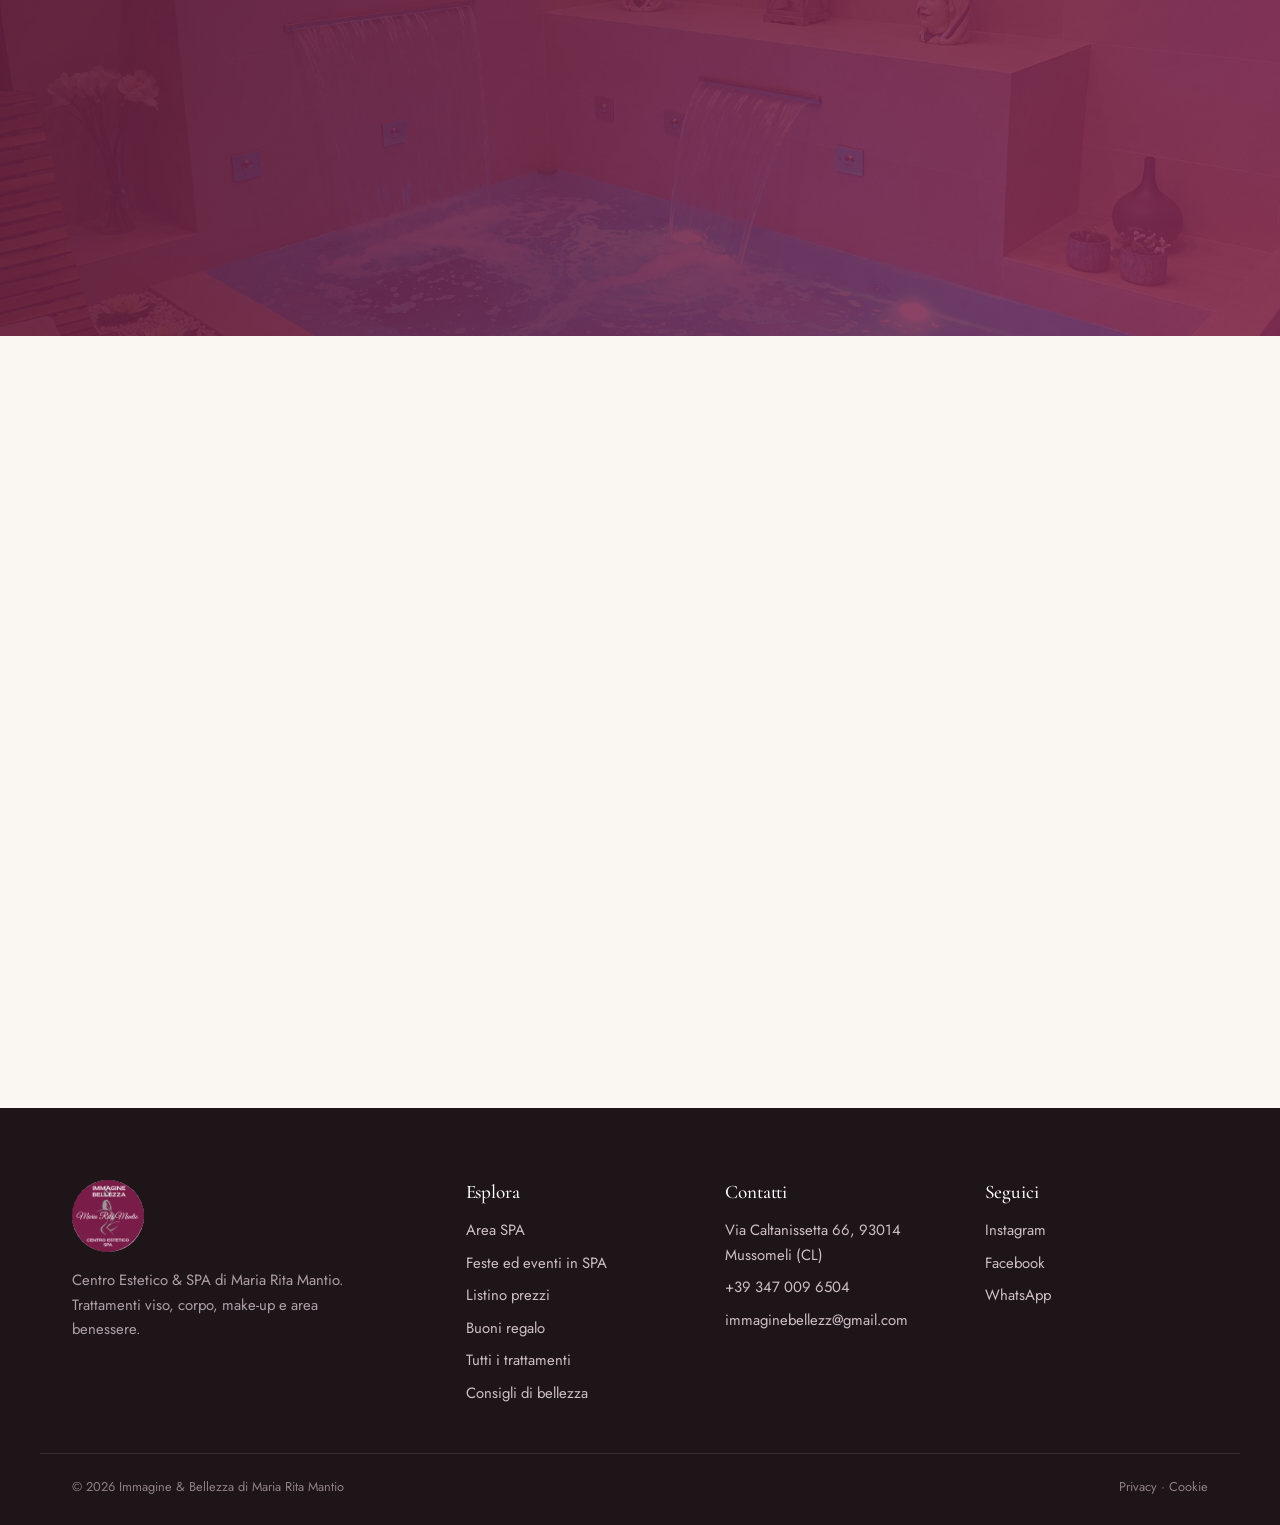
==== commit dead1c46: "Orari statici allineati al pannello: sabato chiuso Co-Authored-By: Claude Opus 5.5 <noreply@anthropi" ====
--- a/index.html
+++ b/index.html
@@ -53,8 +53,7 @@
   "geo": { "@type": "GeoCoordinates", "latitude": 37.57873, "longitude": 13.75415 },
   "hasMap": "https://www.google.com/maps/search/?api=1&query=Via+Caltanissetta+66,+93014+Mussomeli+CL",
   "openingHoursSpecification": [
-    { "@type": "OpeningHoursSpecification", "dayOfWeek": ["Monday", "Tuesday", "Wednesday", "Thursday", "Friday"], "opens": "09:00", "closes": "19:00" },
-    { "@type": "OpeningHoursSpecification", "dayOfWeek": "Saturday", "opens": "09:00", "closes": "13:00" }
+    { "@type": "OpeningHoursSpecification", "dayOfWeek": ["Monday", "Tuesday", "Wednesday", "Thursday", "Friday"], "opens": "09:00", "closes": "19:00" }
   ],
   "areaServed": [{ "@type": "City", "name": "Mussomeli" }, { "@type": "AdministrativeArea", "name": "Provincia di Caltanissetta" }],
   "sameAs": ["https://www.instagram.com/mariaritamantio/", "https://www.facebook.com/mariarita.mantio.centroestetico"]
@@ -376,8 +375,7 @@
           <h3><svg class="ico"><use href="#i-clock"/></svg>Orari di apertura <span class="stato" id="stato-apertura"></span></h3>
           <dl id="orari-lista">
             <dt>Lunedì – Venerdì</dt><dd>09:00 – 19:00</dd>
-            <dt>Sabato</dt><dd>09:00 – 13:00</dd>
-            <dt>Domenica</dt><dd>Chiuso</dd>
+            <dt>Sabato – Domenica</dt><dd>Chiuso</dd>
           </dl>
         </div>
       </div>
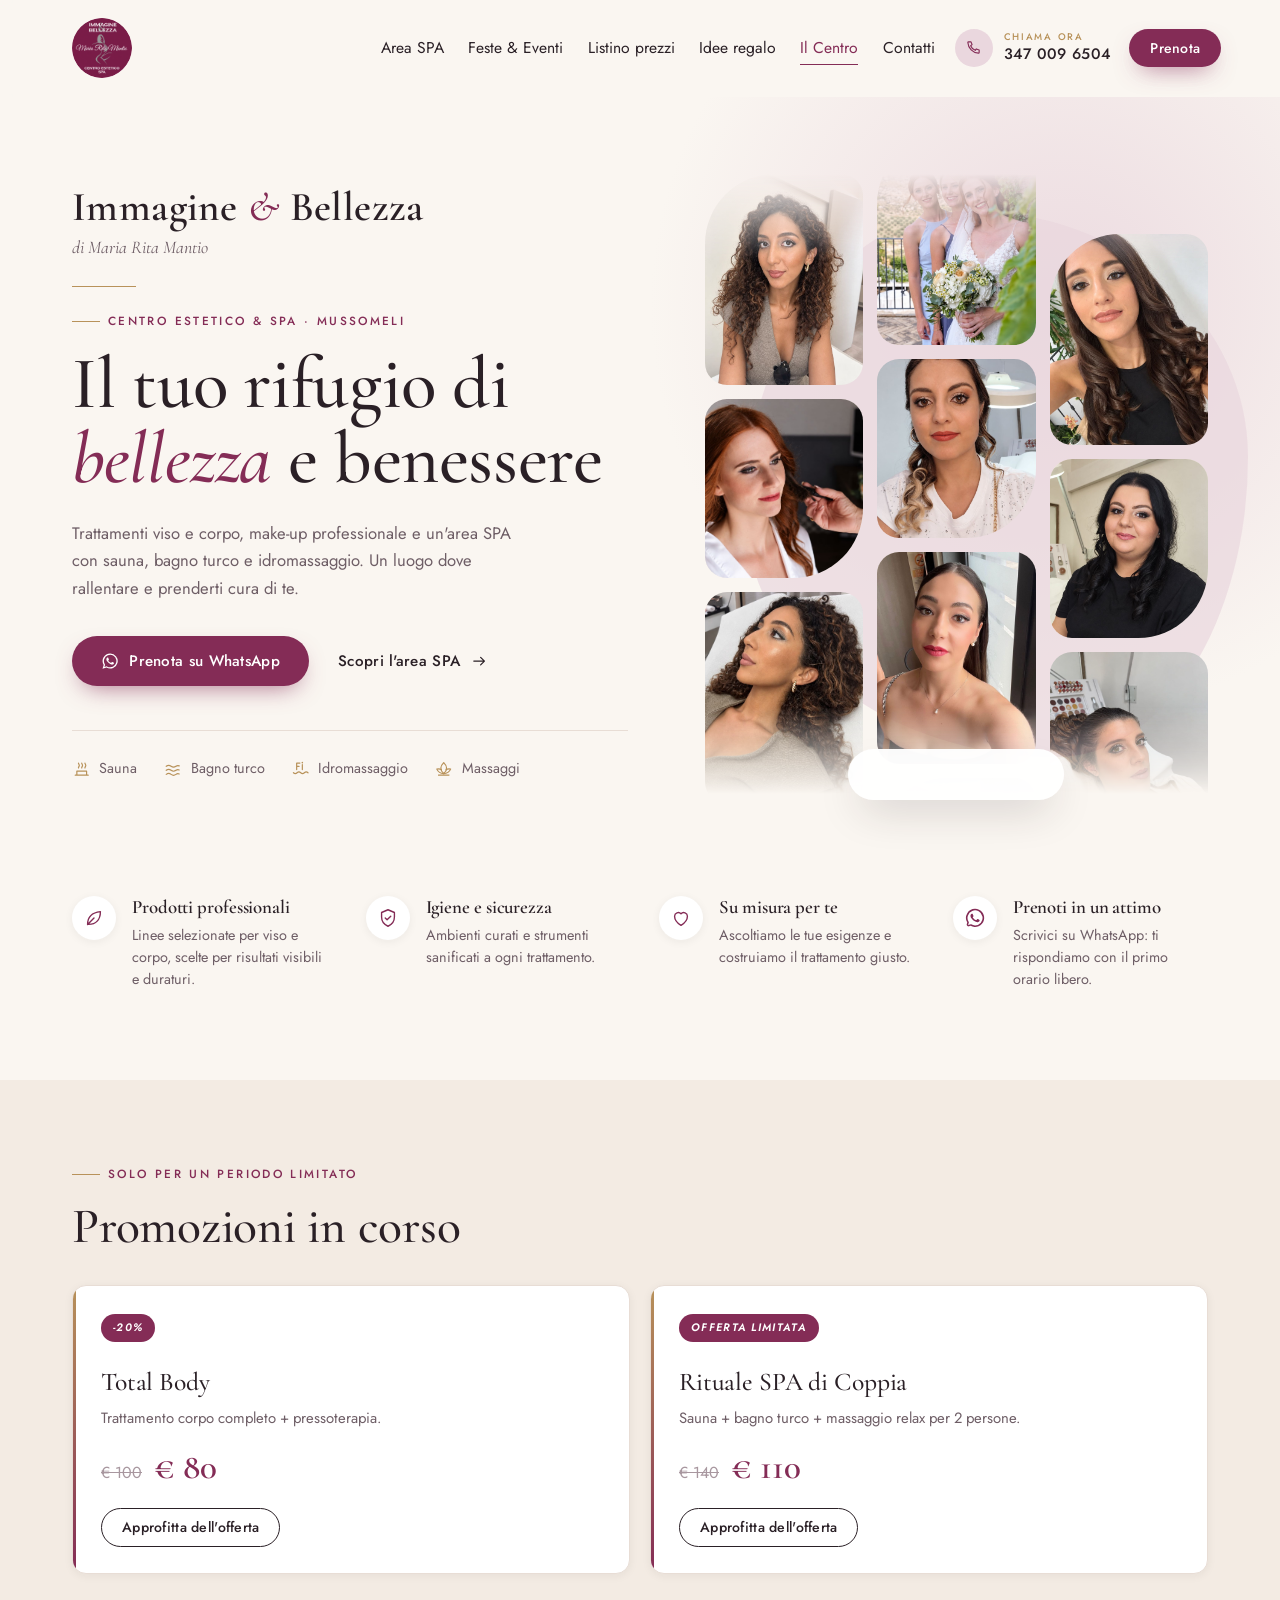
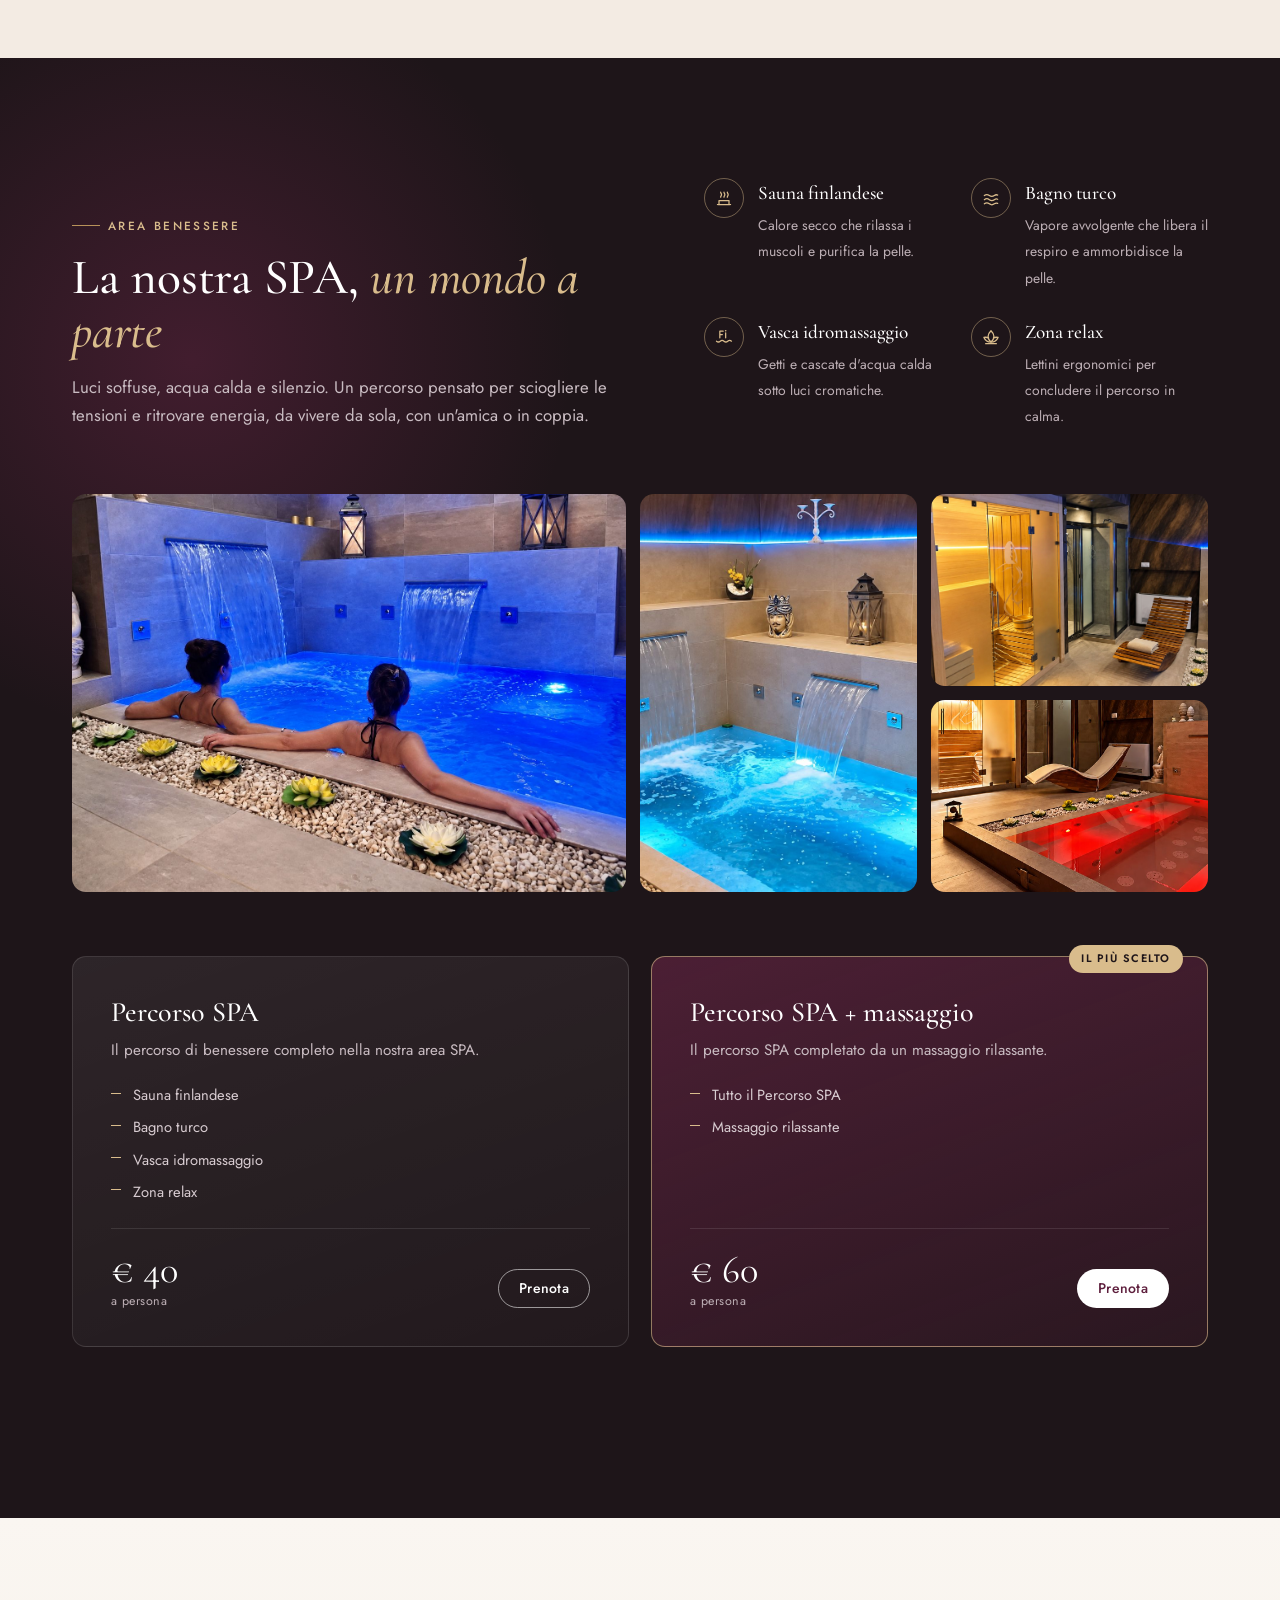
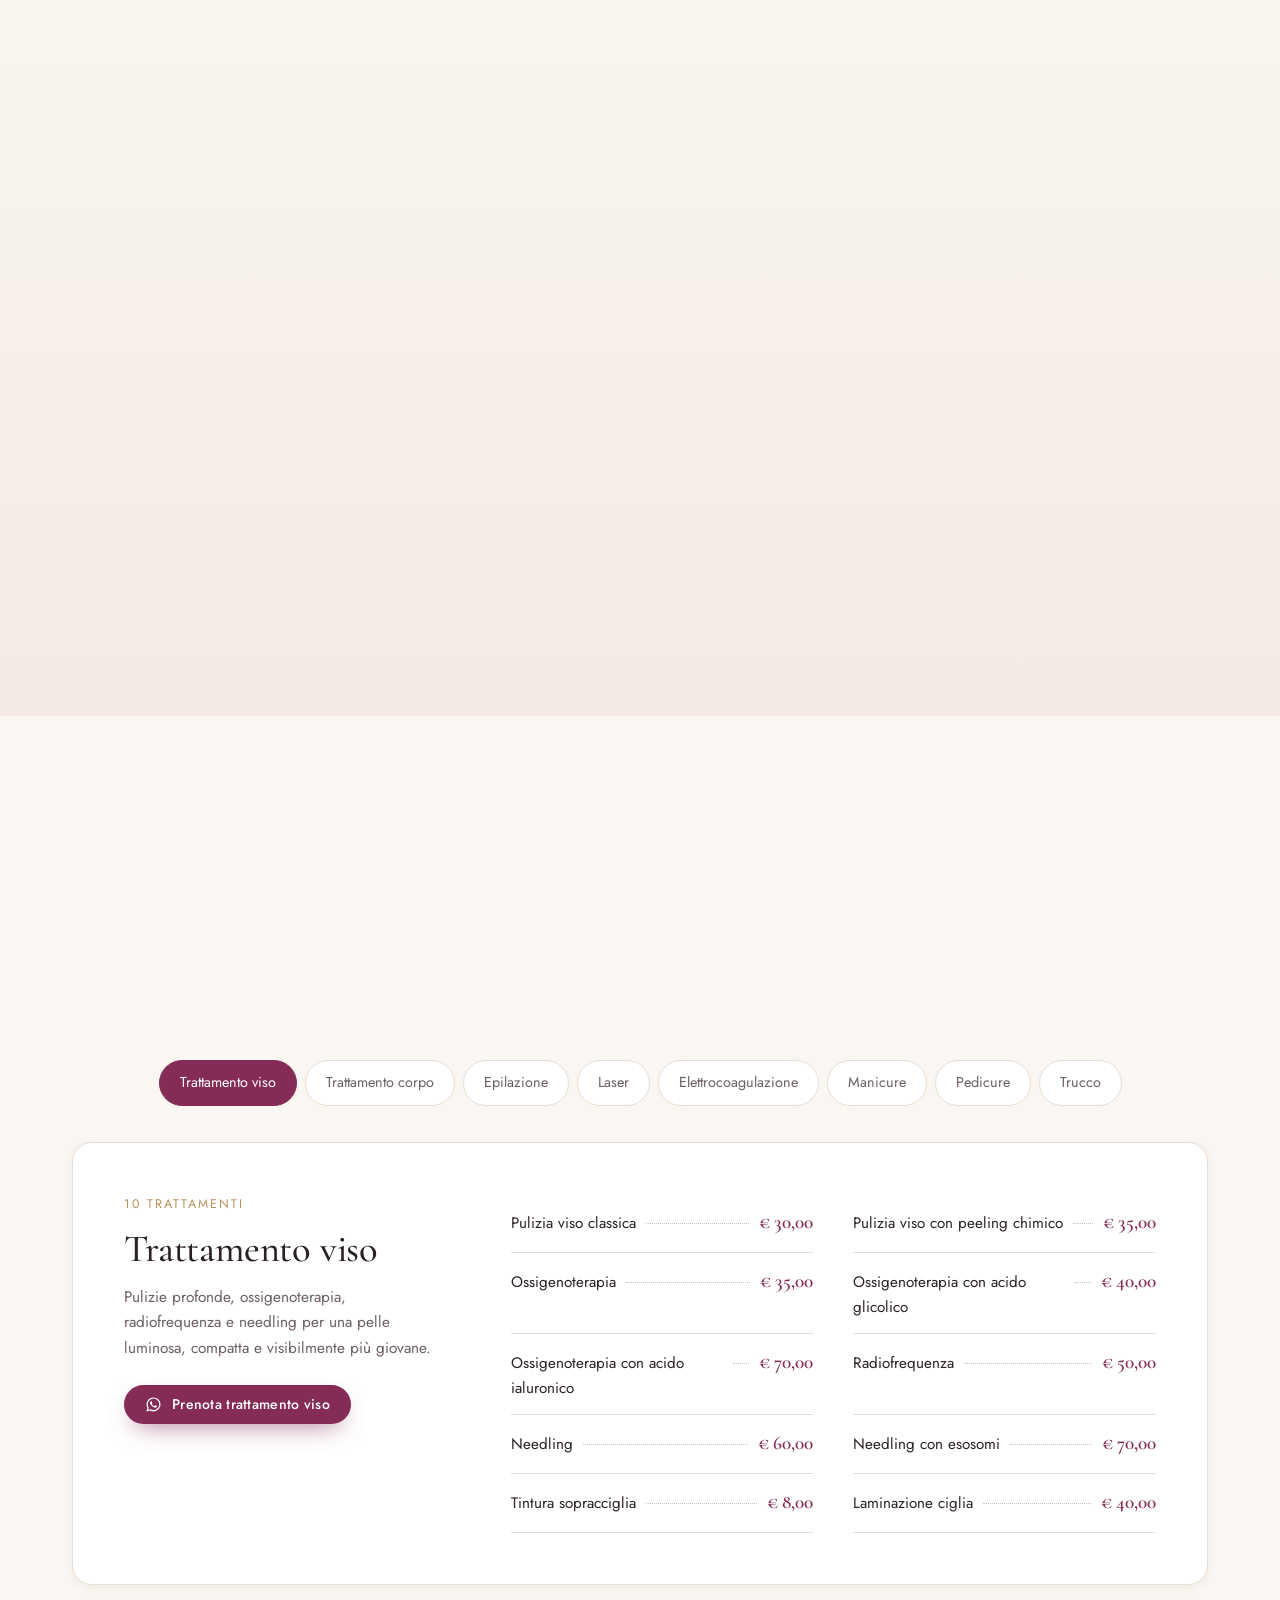
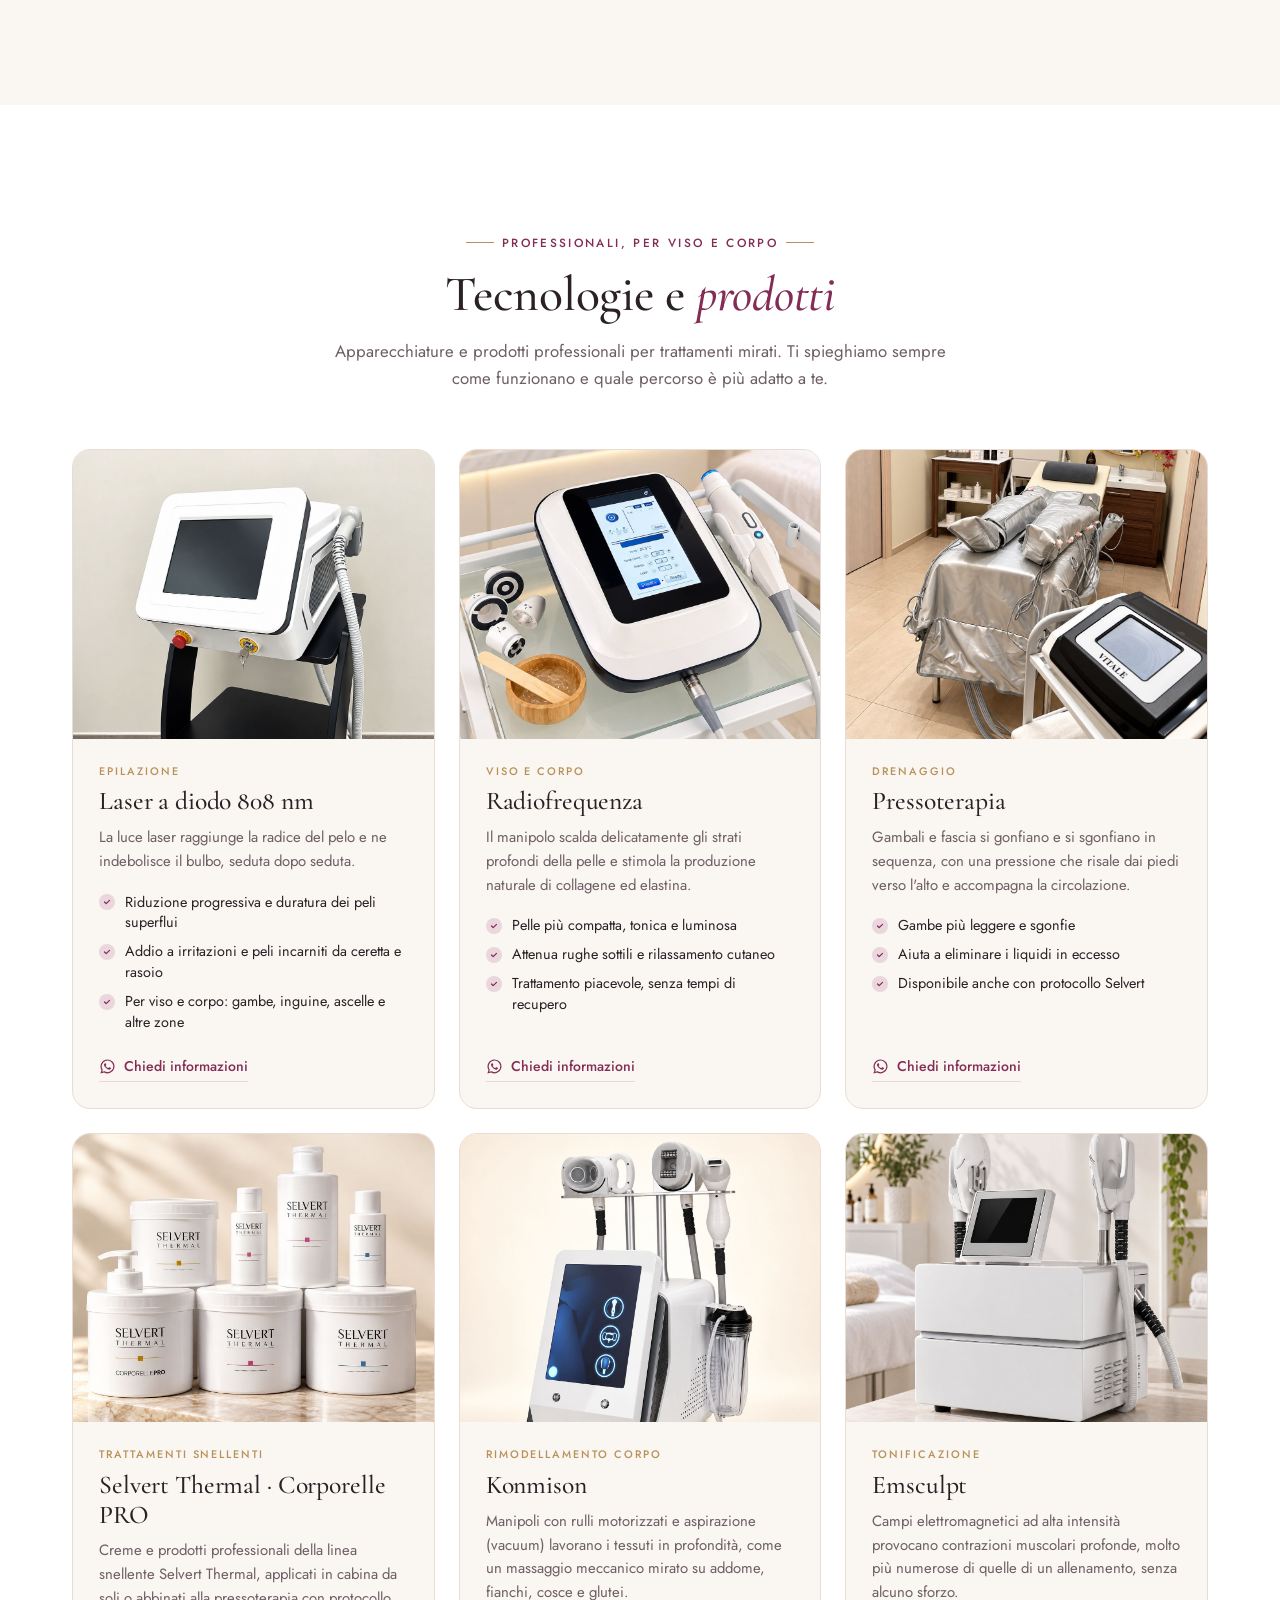
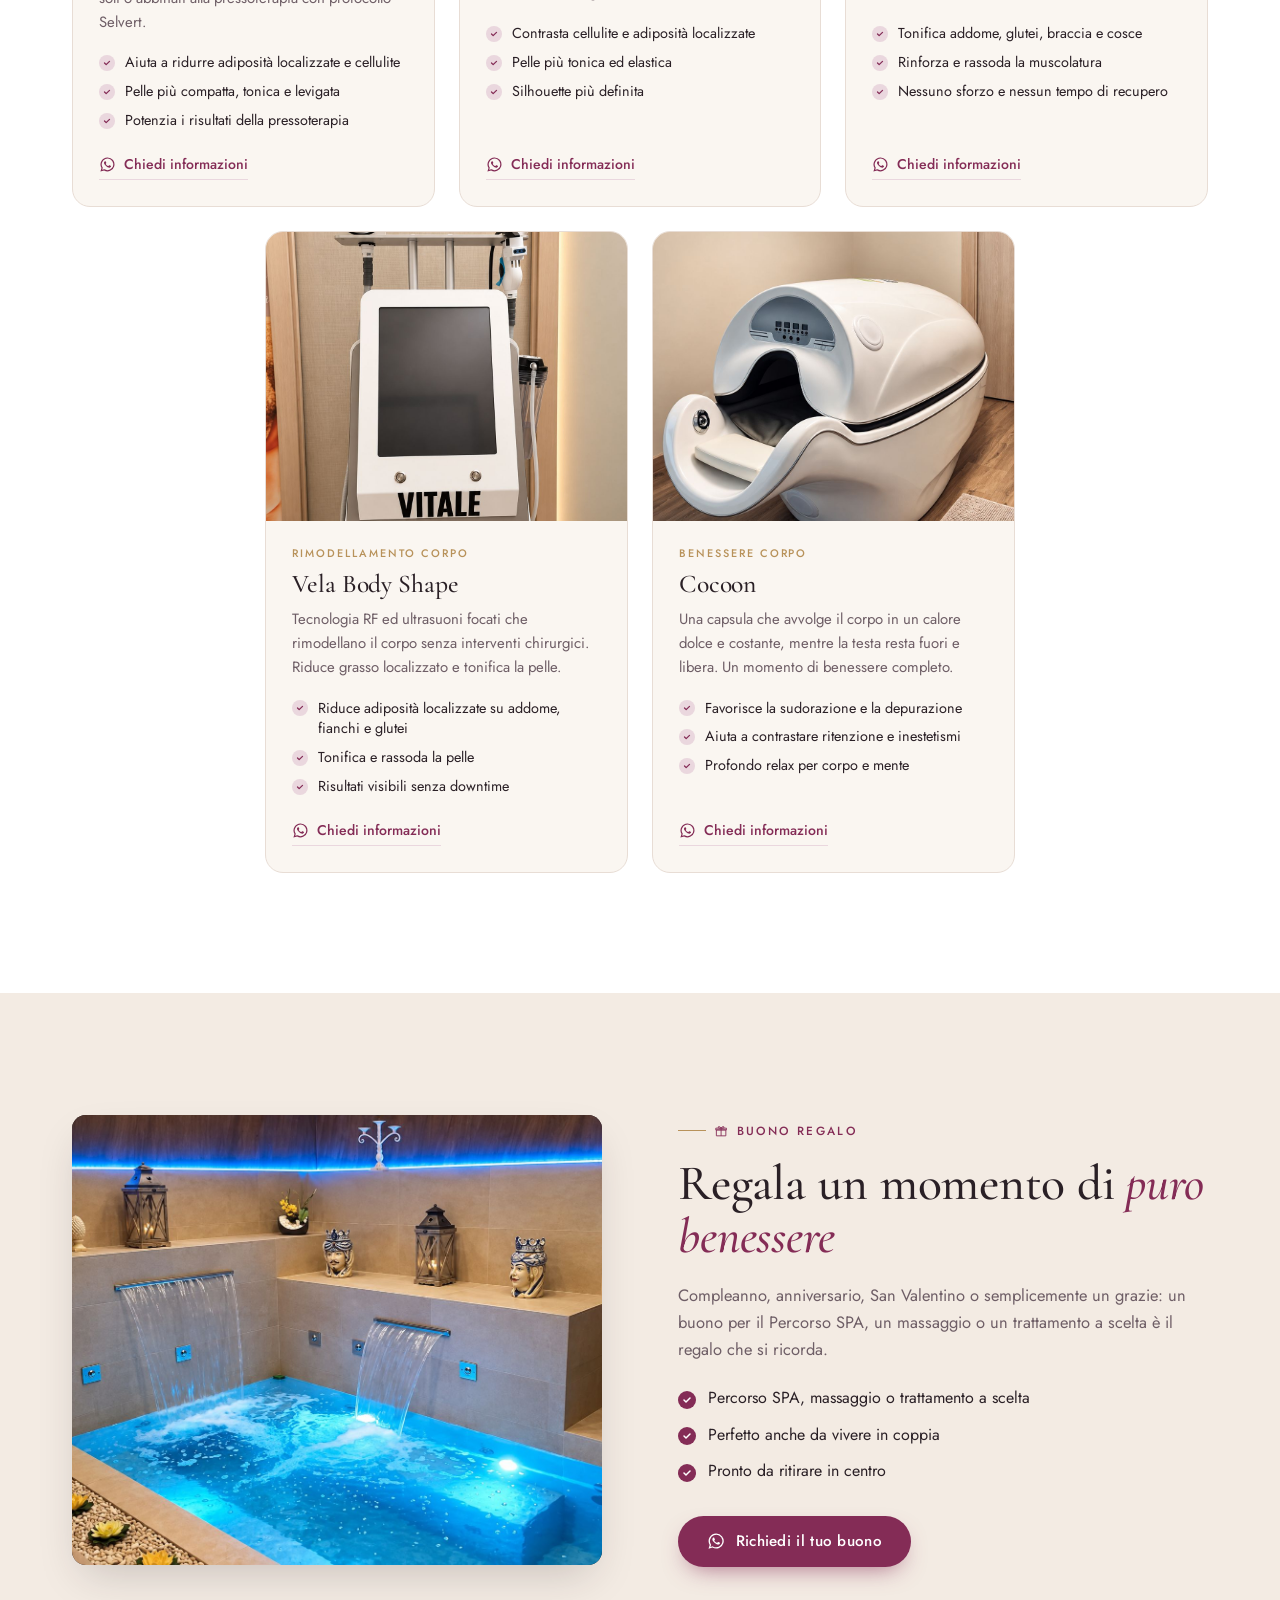
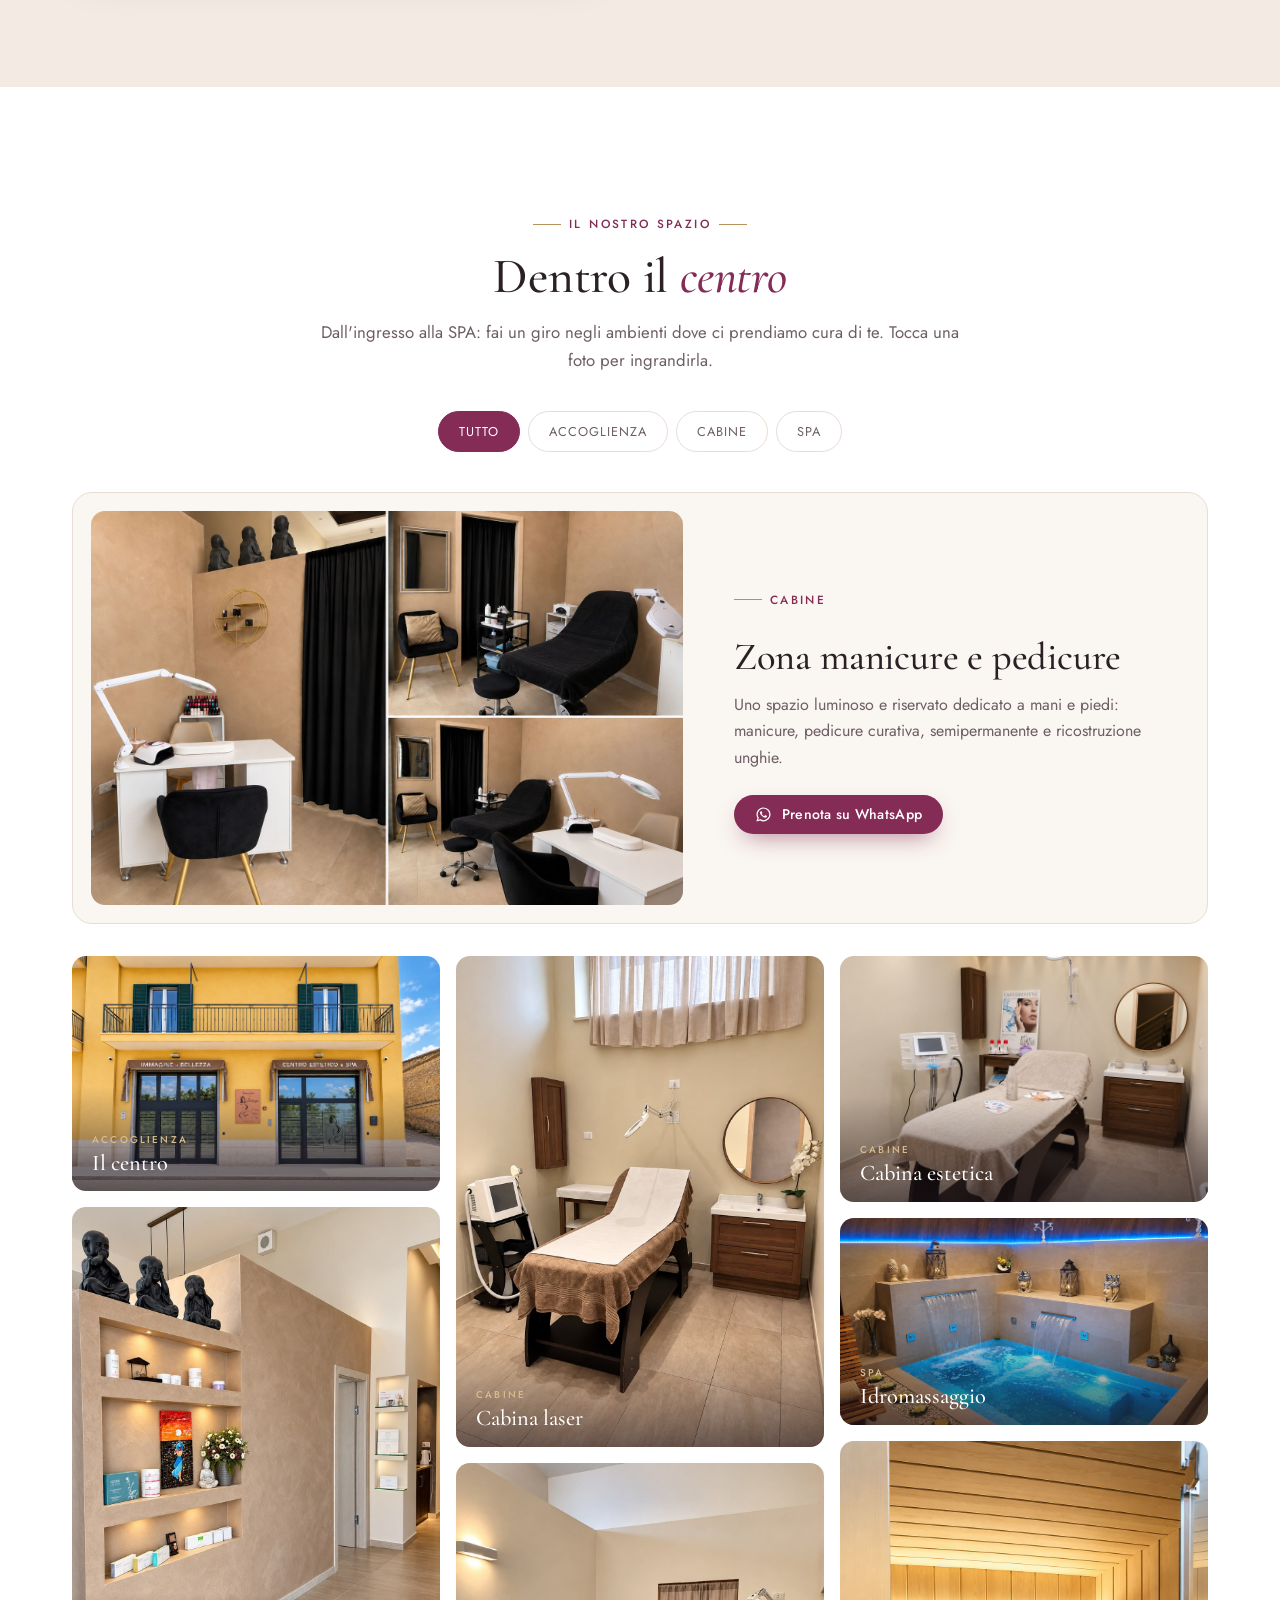
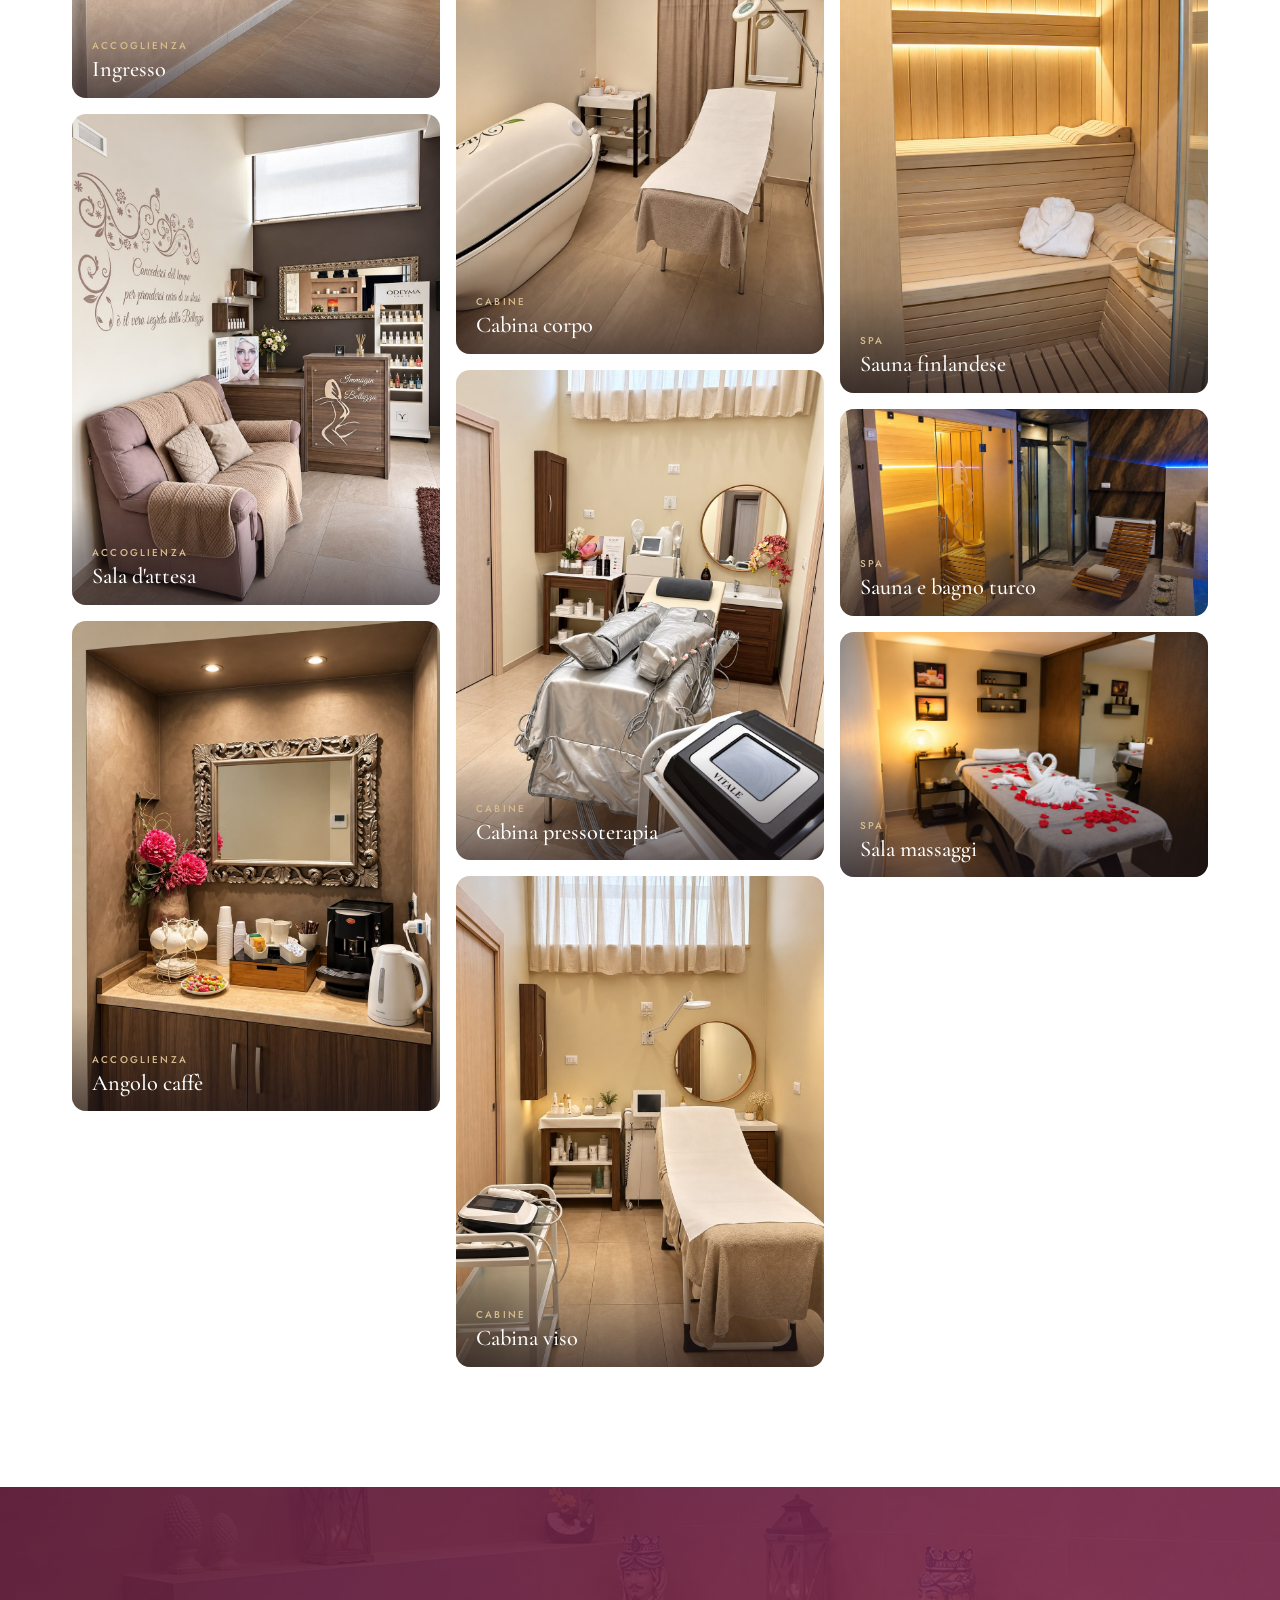
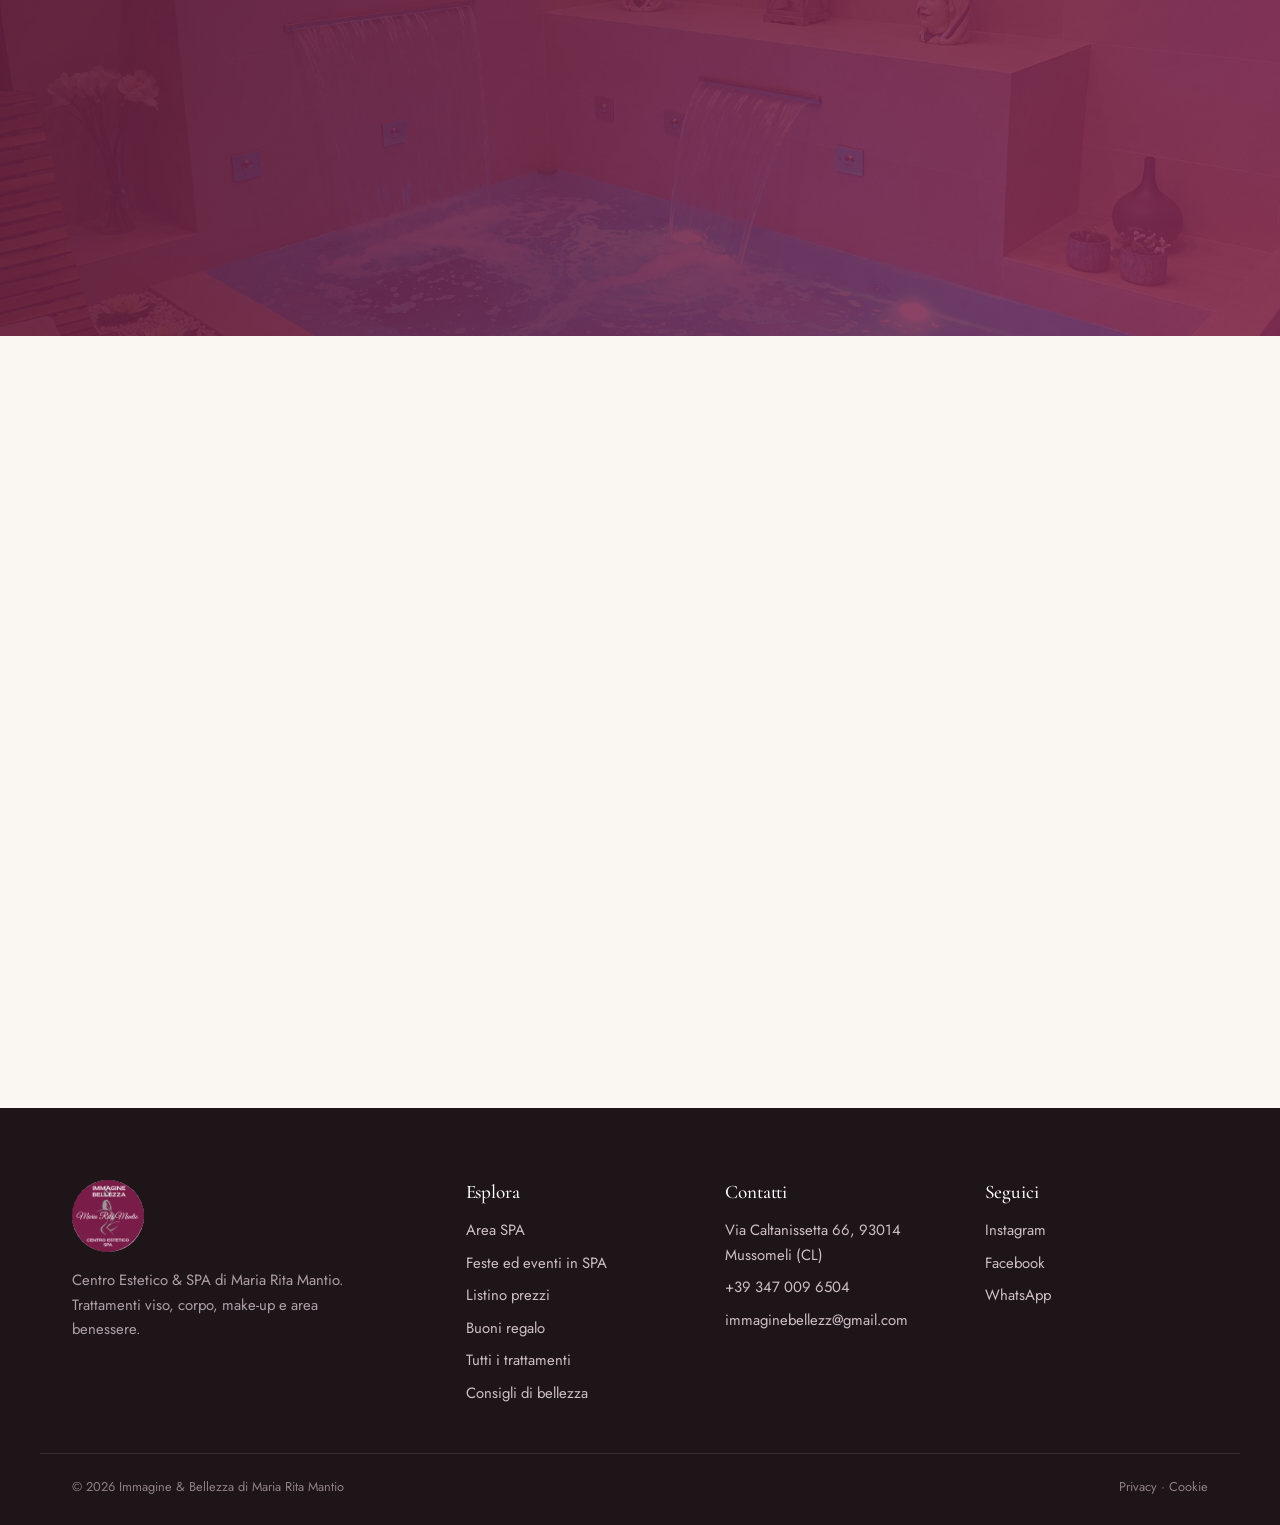
==== commit 638dae7e: "s admin modifiche" ====
--- a/index.html
+++ b/index.html
@@ -442,5 +442,6 @@
 
 <script>document.getElementById("anno").textContent = new Date().getFullYear();</script>
 <script src="js/script.js"></script>
+<script defer src="/js/analytics.js"></script>
 </body>
 </html>
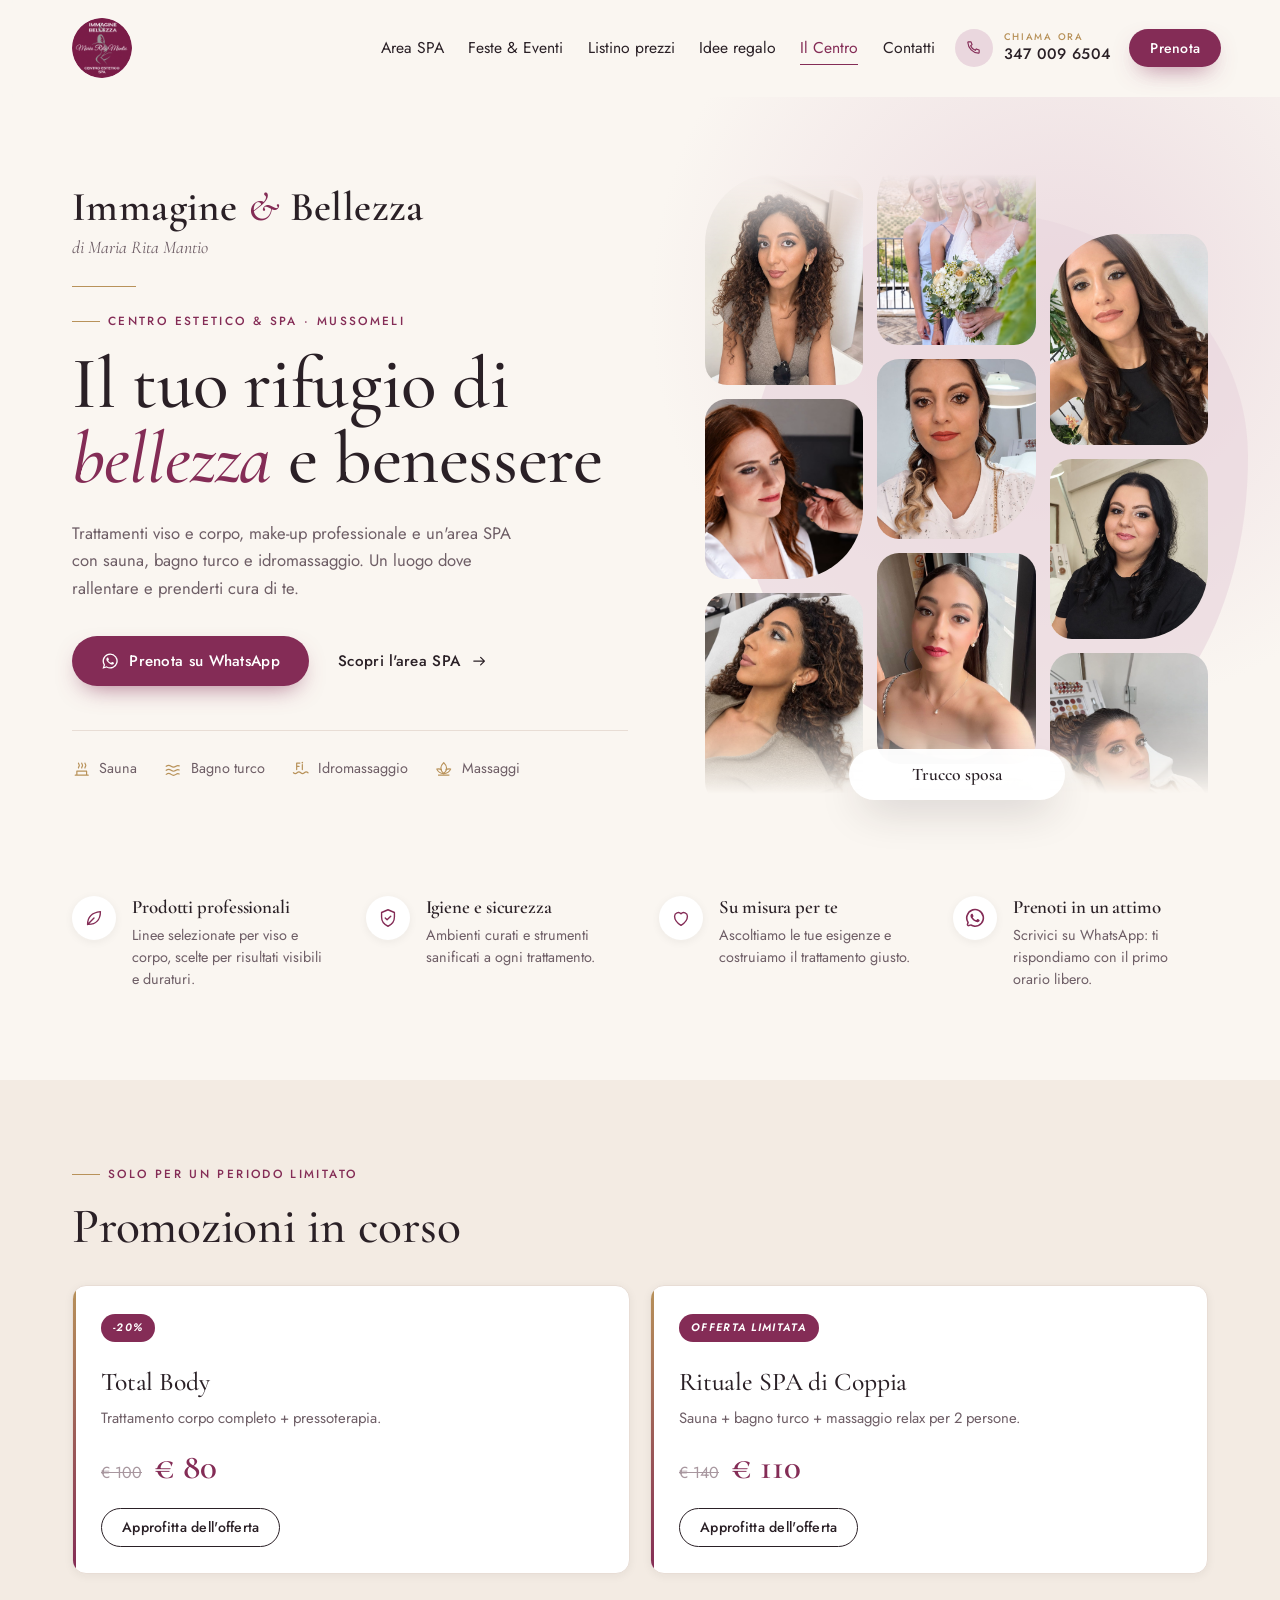
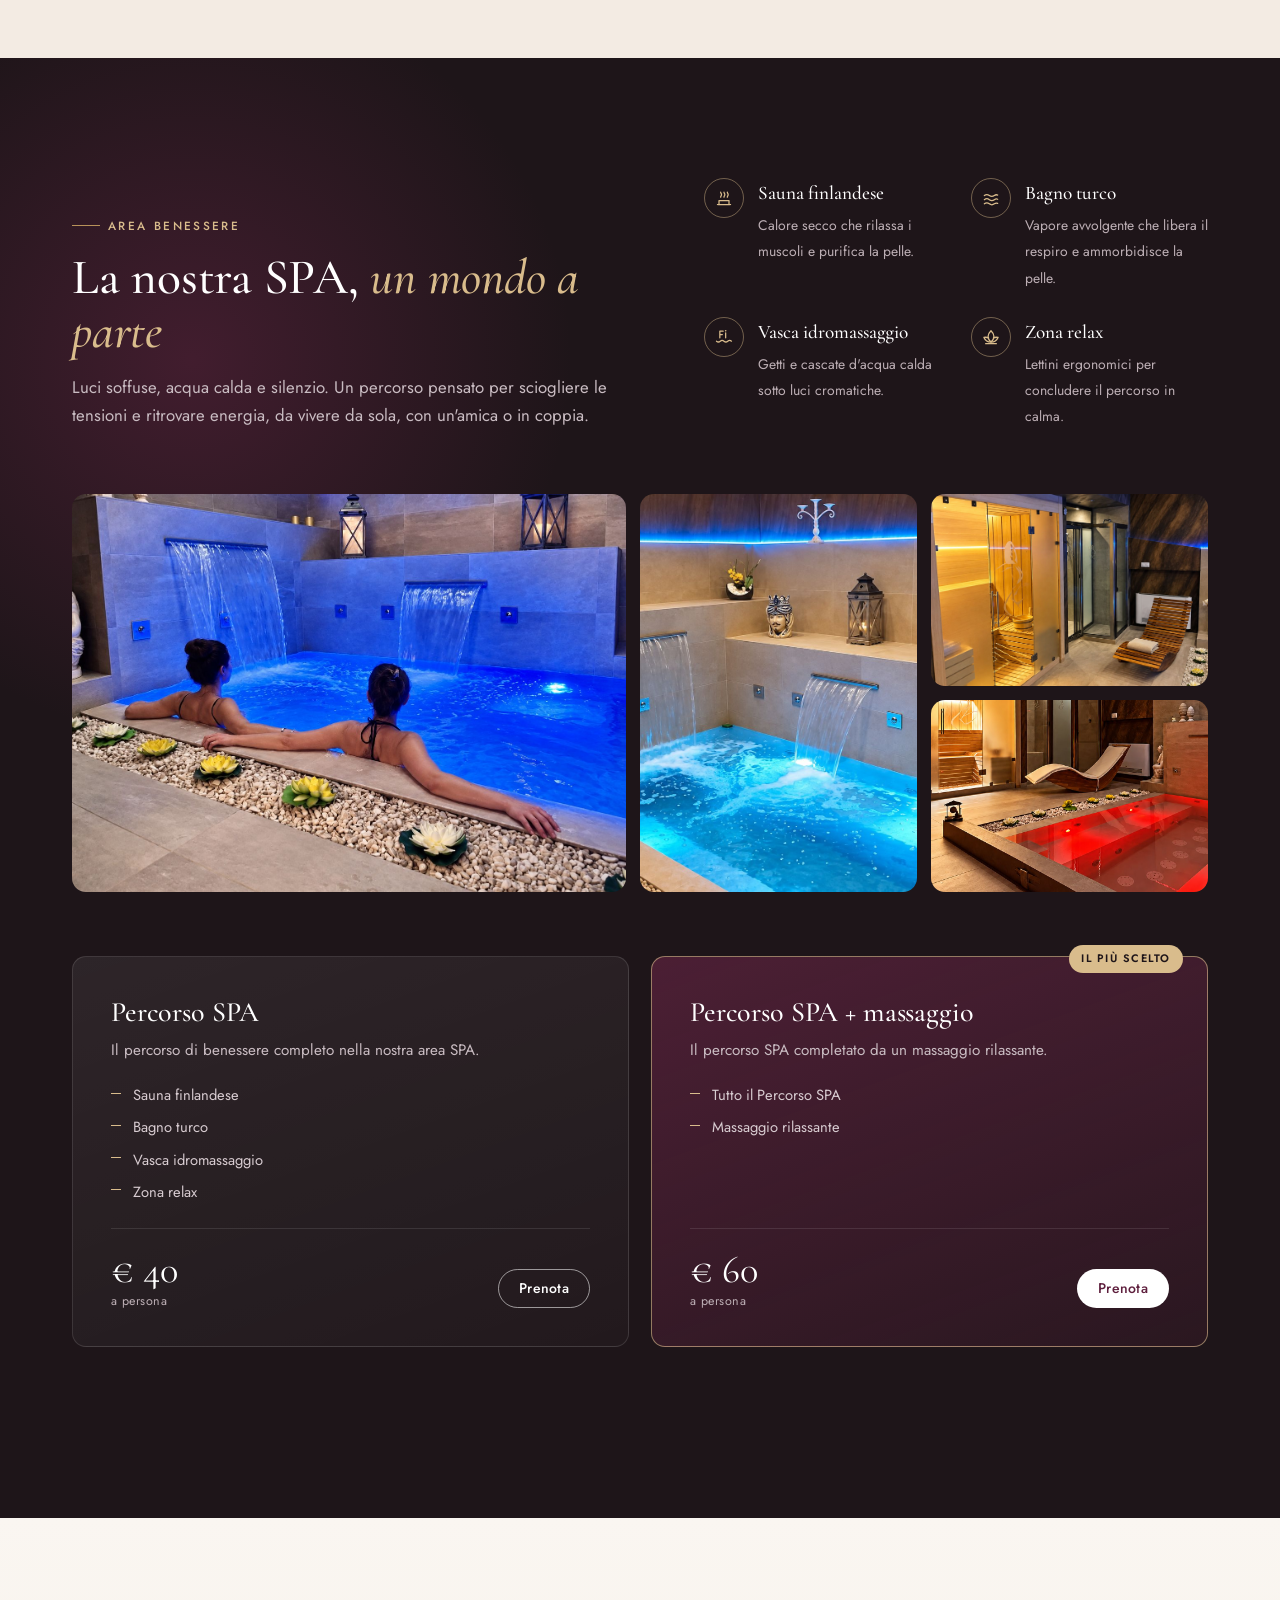
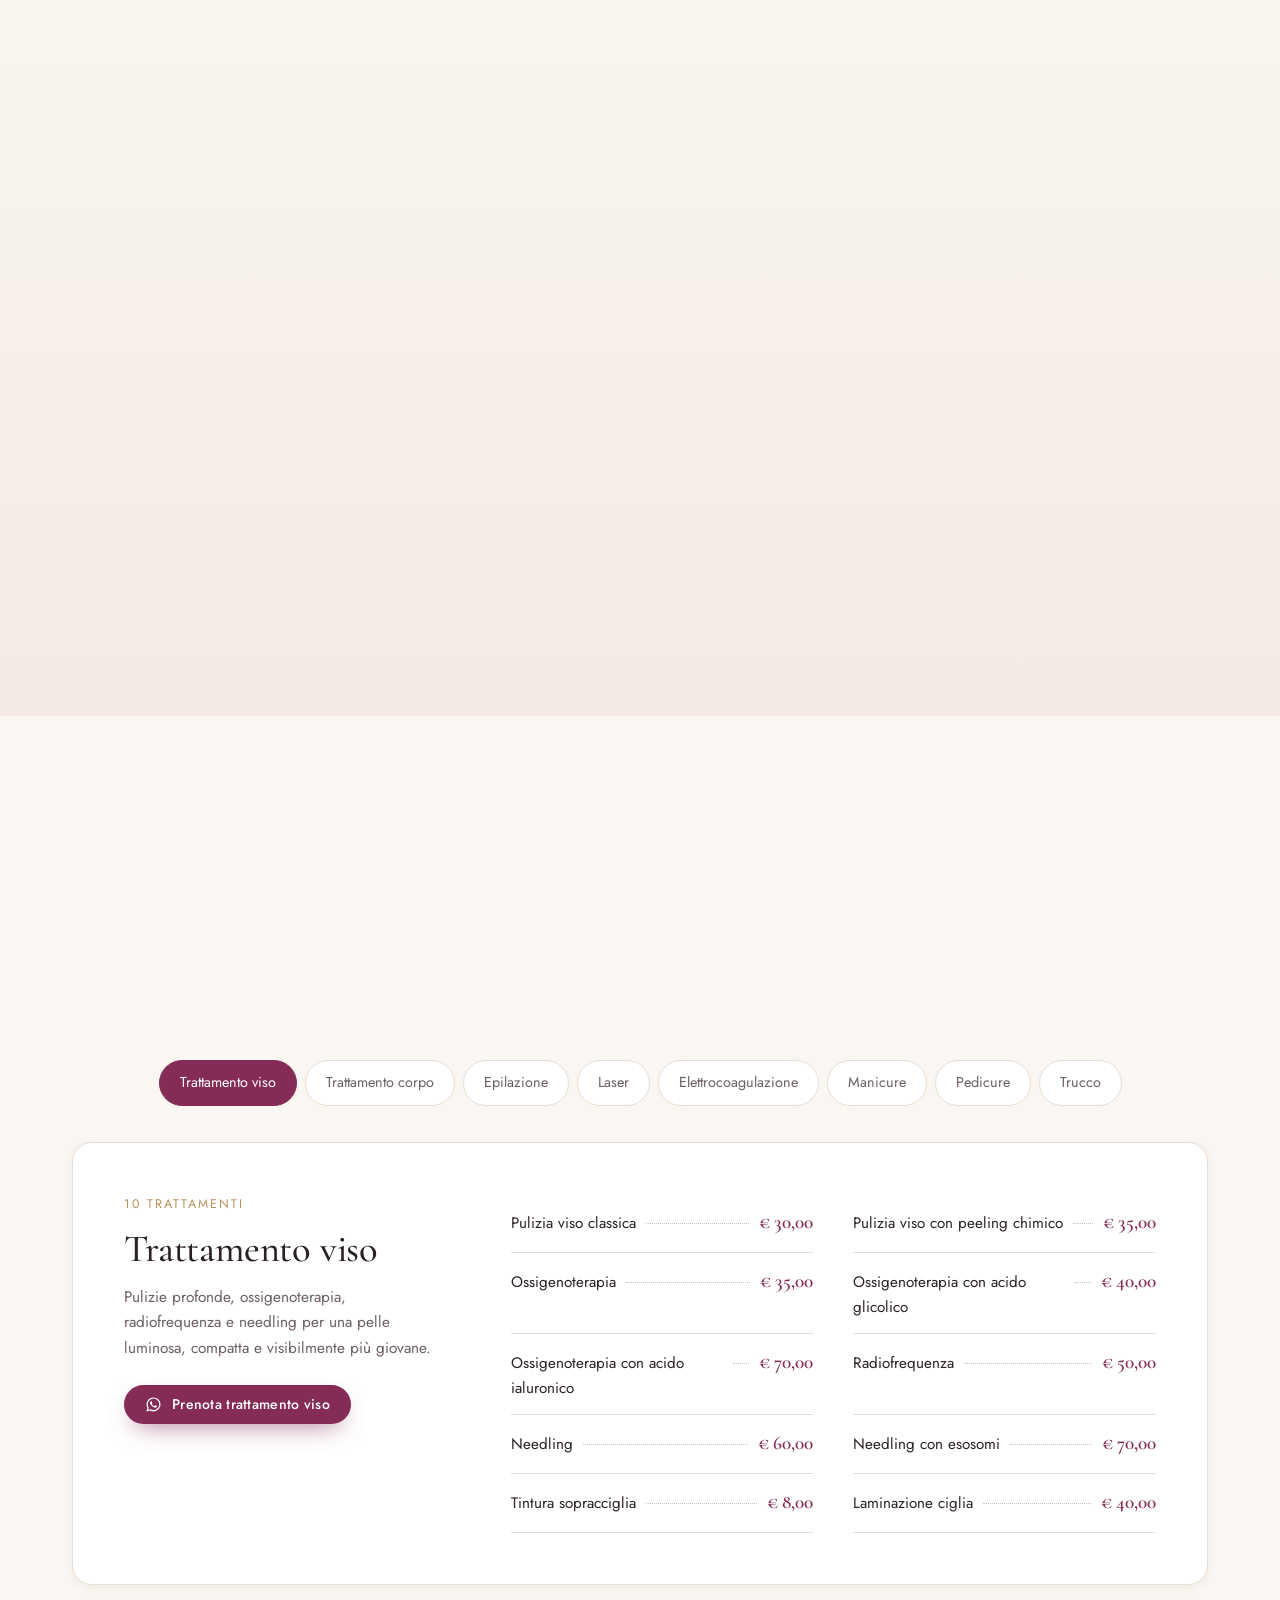
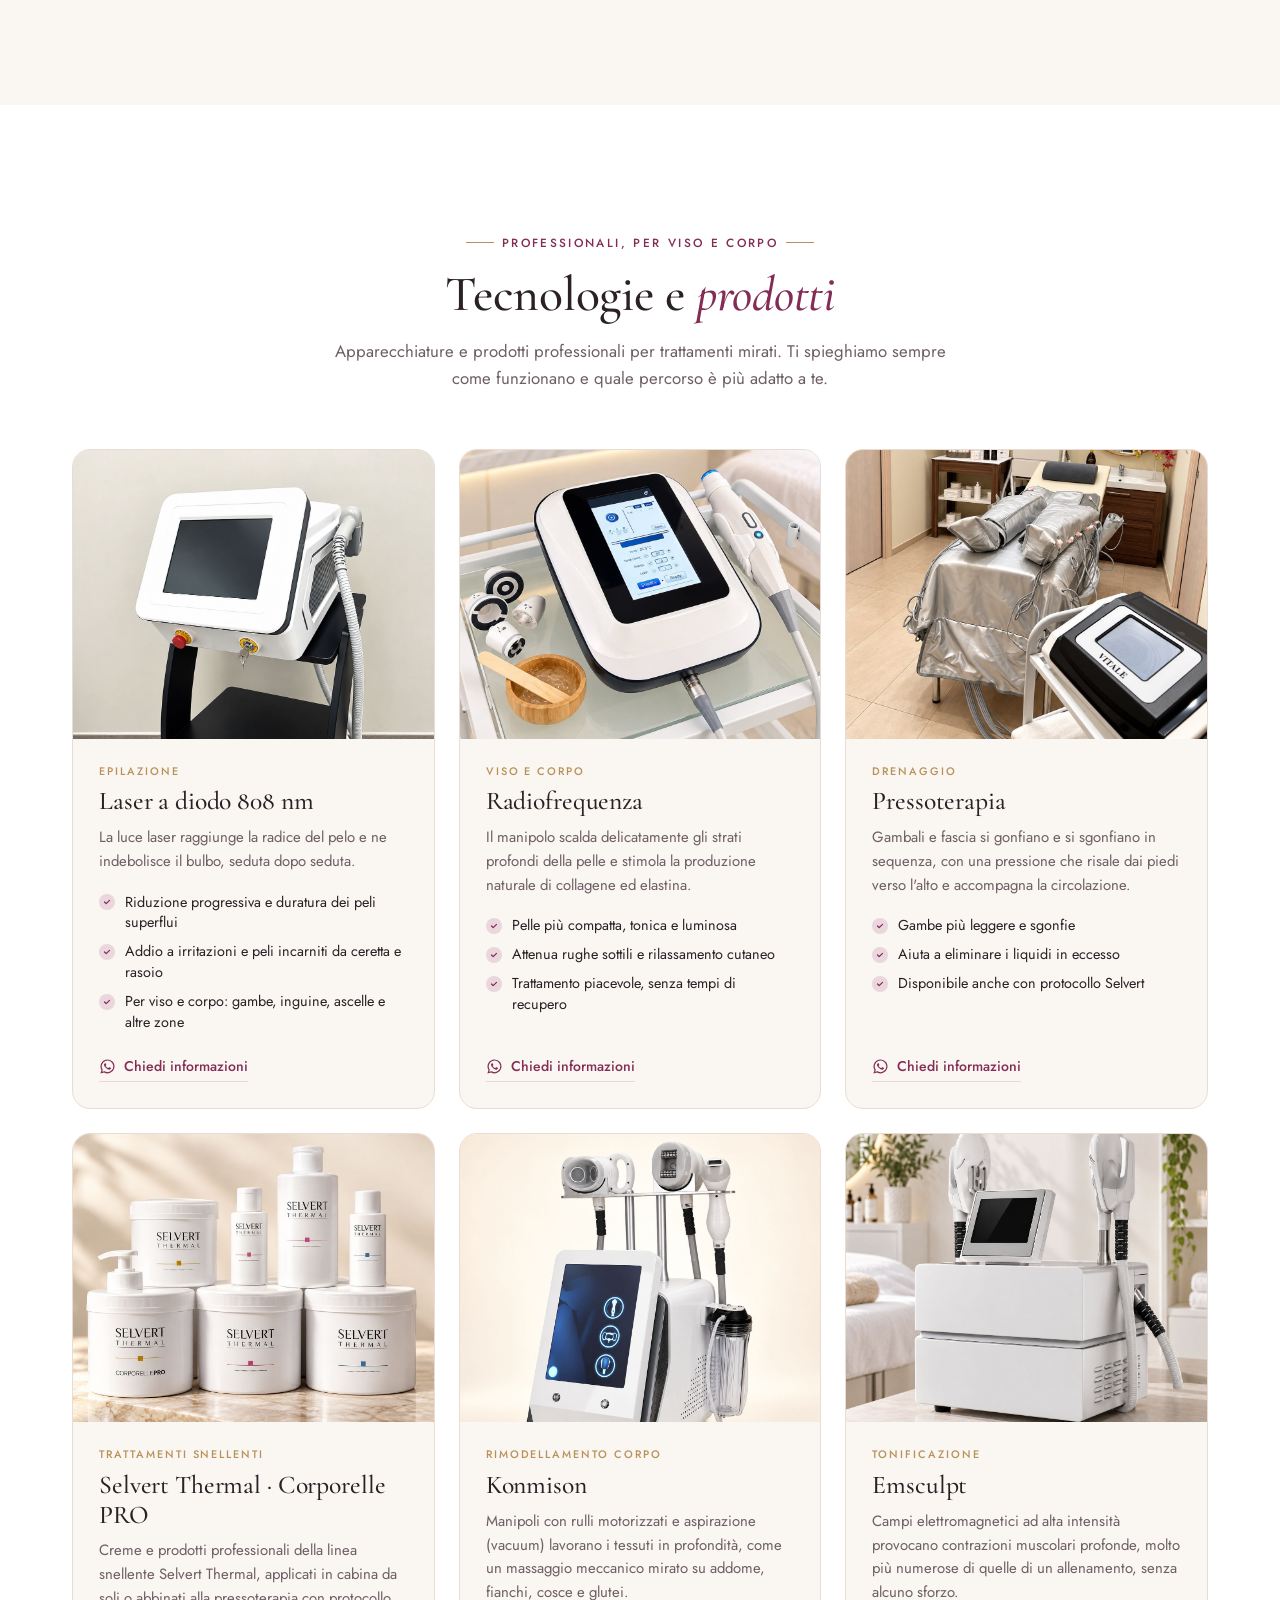
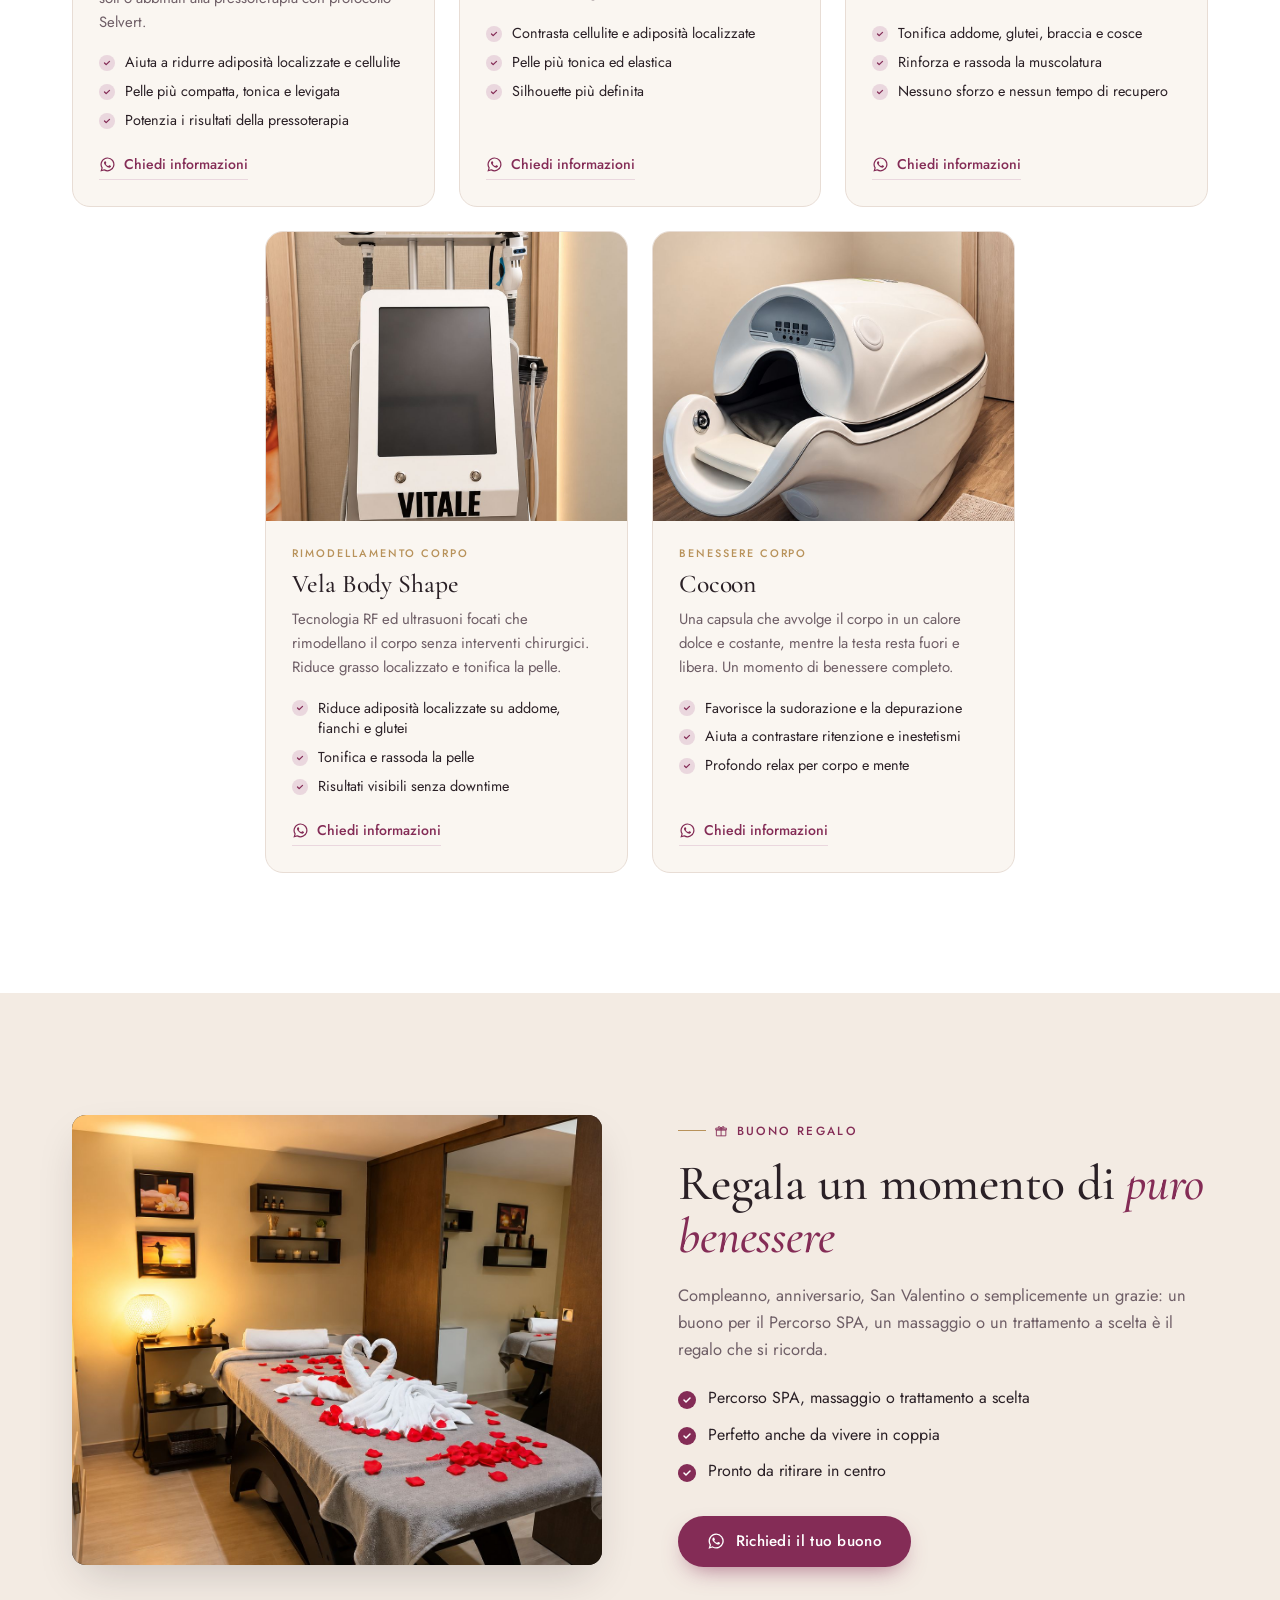
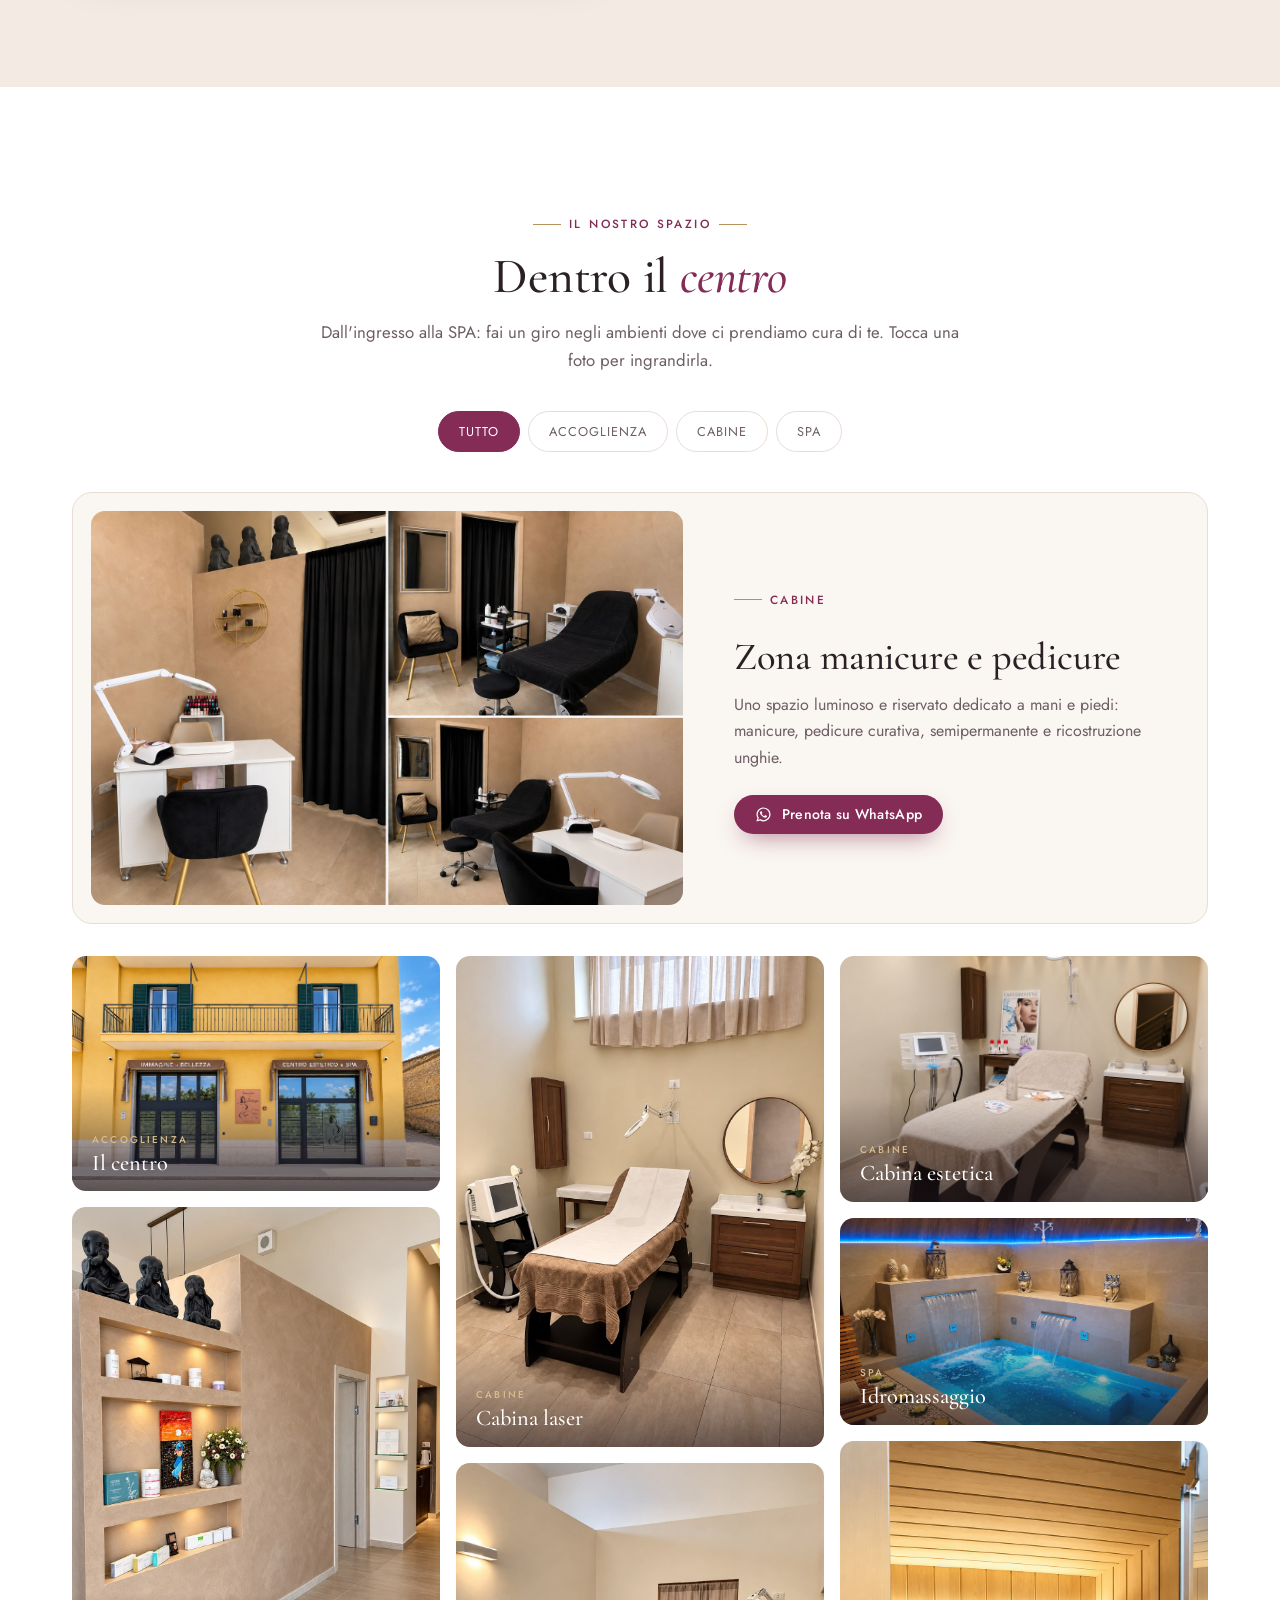
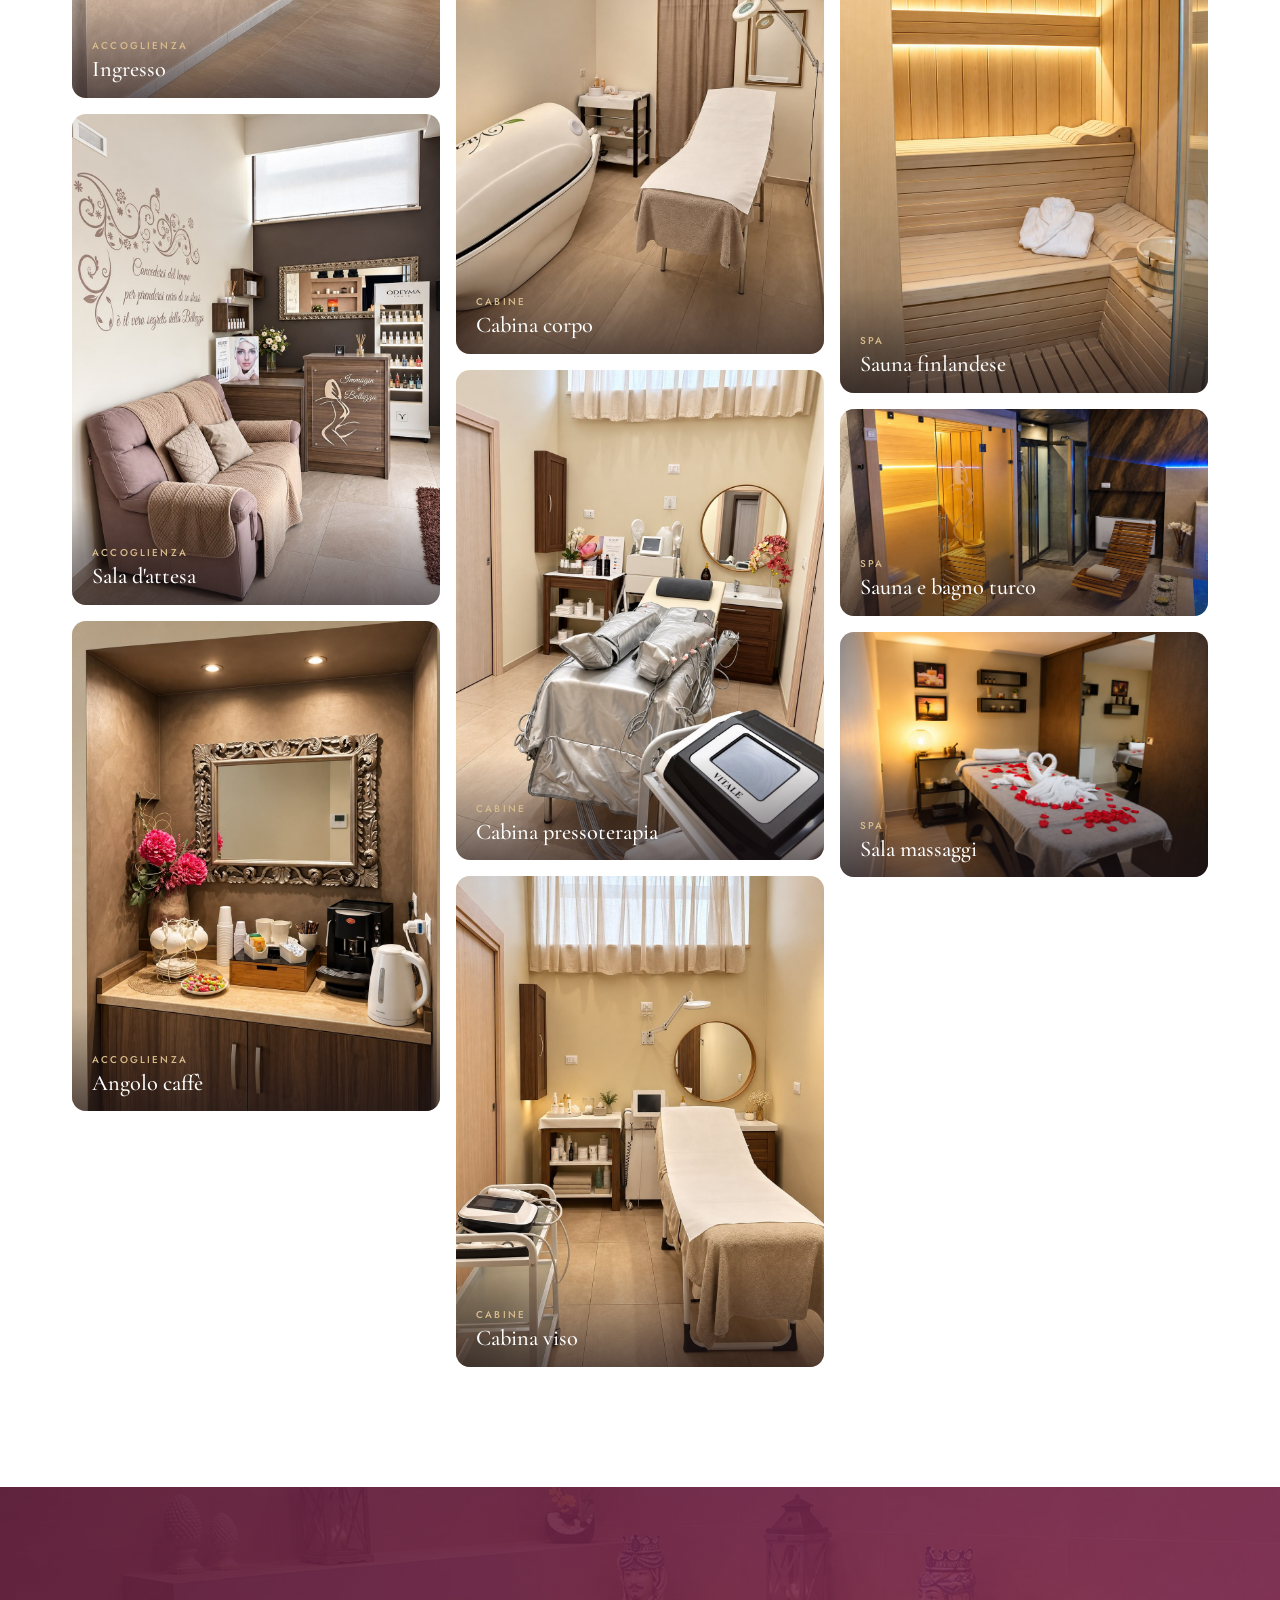
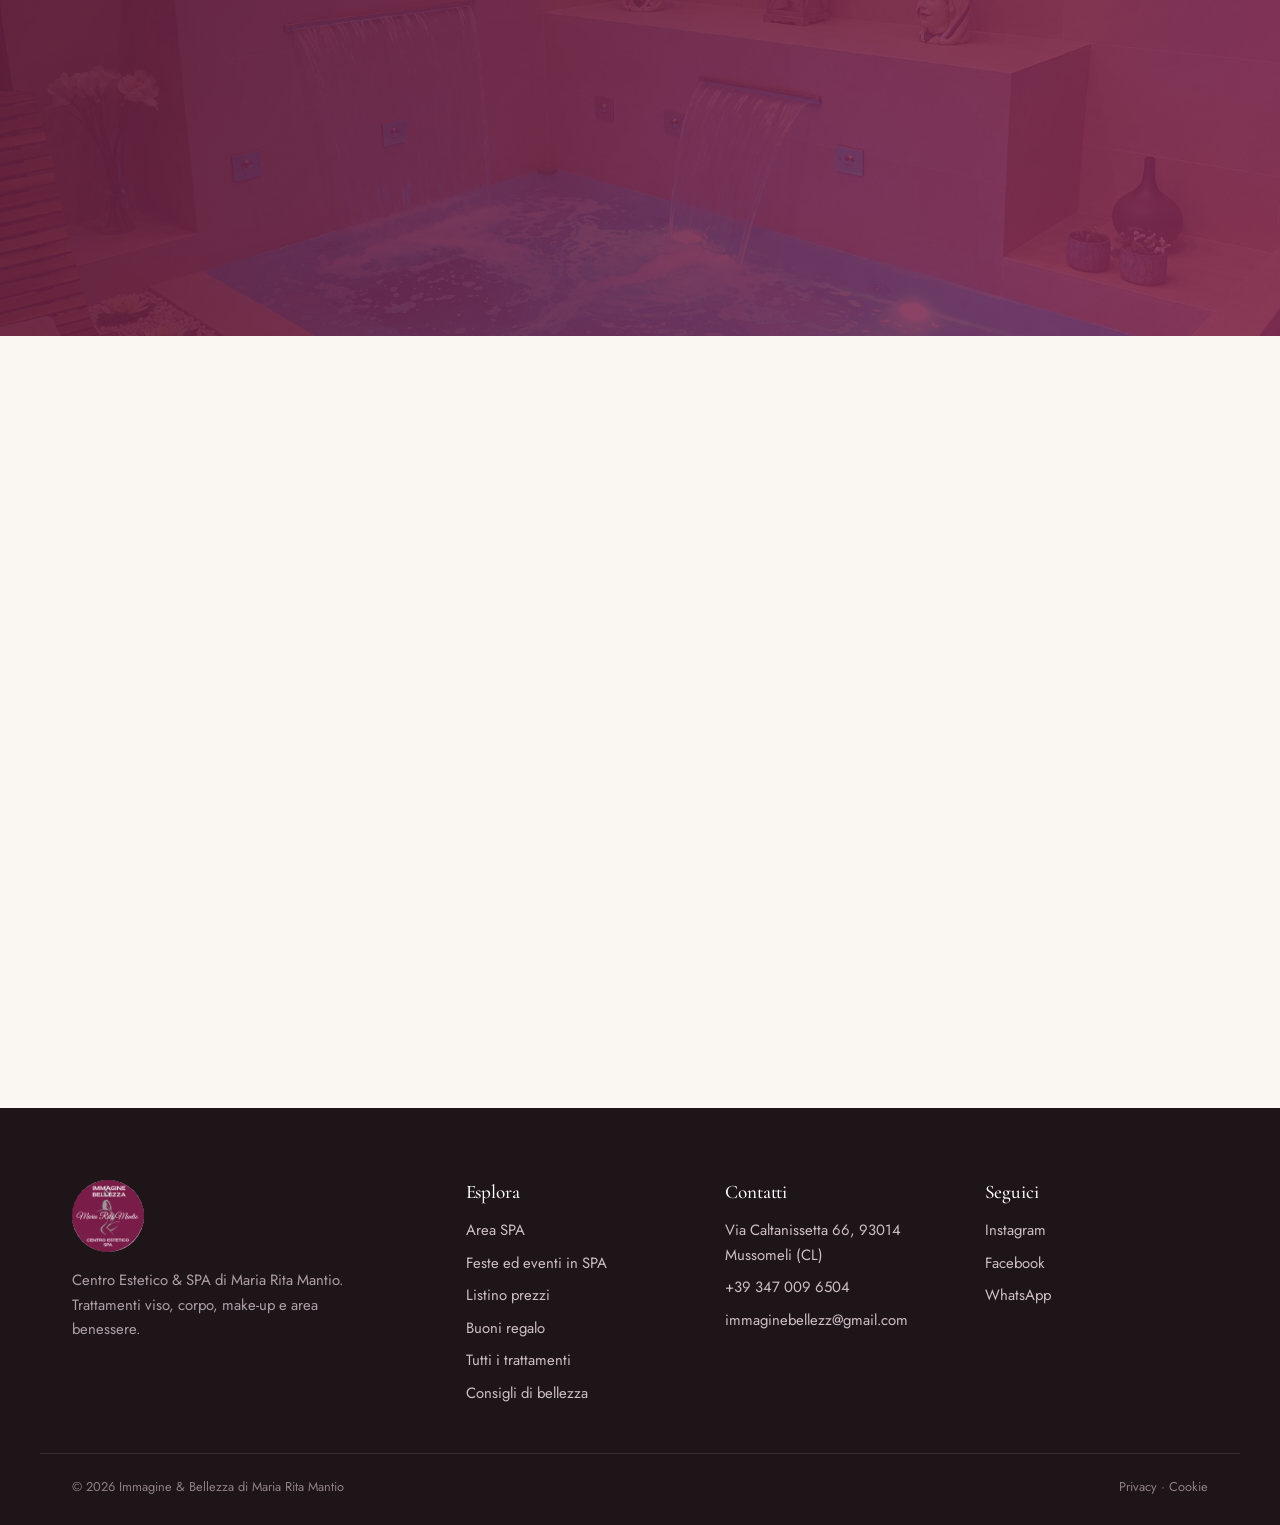
==== commit 527bba59: "x x" ====
--- a/index.html
+++ b/index.html
@@ -79,6 +79,7 @@
 <link rel="preconnect" href="https://fonts.gstatic.com" crossorigin>
 <link href="https://fonts.googleapis.com/css2?family=Cormorant+Garamond:ital,wght@0,400;0,500;0,600;1,400;1,500&family=Jost:wght@300;400;500;600&display=swap" rel="stylesheet">
 <link rel="stylesheet" href="css/style.css">
+<link rel="stylesheet" href="css/home-ingresso.css">
 <!-- Attiva le animazioni solo se JavaScript è disponibile -->
 <script>document.documentElement.classList.add("js");</script>
 
--- a/css/home-ingresso.css
+++ b/css/home-ingresso.css
@@ -0,0 +1,69 @@
+/* Ingresso della home — modifica indipendente e reversibile.
+   Per tornare all'aspetto precedente basta rimuovere da index.html
+   il collegamento a css/home-ingresso.css. Nessuna dipendenza da JavaScript.
+   Le sottopagine continuano a usare soltanto style.css. */
+
+@media (prefers-reduced-motion: no-preference){
+  body:not(.sottopagina) header.site > .wrap{
+    animation:home-dissolvenza .65s ease-out both;
+  }
+
+  .hero .hero-brand,
+  .hero .hero-h1 > .eyebrow,
+  .hero .hero-title,
+  .hero .lead,
+  .hero .hero-actions,
+  .hero .hero-facts{
+    animation:home-ingresso .85s cubic-bezier(.22,.61,.36,1) both;
+    animation-delay:var(--ingresso-ritardo,0s);
+  }
+
+  .hero .hero-brand{--ingresso-ritardo:.10s}
+  .hero .hero-h1 > .eyebrow{--ingresso-ritardo:.20s}
+  .hero .hero-title{--ingresso-ritardo:.30s}
+  .hero .lead{--ingresso-ritardo:.42s}
+  .hero .hero-actions{--ingresso-ritardo:.54s}
+  .hero .hero-facts{--ingresso-ritardo:.66s}
+
+  .hero .hero-visual{
+    animation:home-foto 1.2s cubic-bezier(.22,.61,.36,1) .16s both;
+  }
+
+  /* Su mobile le foto sono prima del testo: aprono la sequenza.
+     La durata resta breve anche sugli schermi piccoli. */
+  @media (max-width:900px){
+    .hero .hero-visual{animation-delay:0s;animation-duration:.95s}
+    .hero .hero-brand{--ingresso-ritardo:.18s}
+    .hero .hero-h1 > .eyebrow{--ingresso-ritardo:.26s}
+    .hero .hero-title{--ingresso-ritardo:.34s}
+  }
+
+  /* I pulsanti diventano subito visibili se raggiunti con la tastiera. */
+  .hero .hero-actions:focus-within{animation:none}
+}
+
+@keyframes home-dissolvenza{
+  from{opacity:0}
+  to{opacity:1}
+}
+
+@keyframes home-ingresso{
+  from{opacity:0;transform:translateY(20px)}
+  to{opacity:1;transform:translateY(0)}
+}
+
+@keyframes home-foto{
+  from{opacity:0;transform:translateY(24px) scale(.975)}
+  to{opacity:1;transform:translateY(0) scale(1)}
+}
+
+@media print{
+  body:not(.sottopagina) header.site > .wrap,
+  .hero .hero-brand,
+  .hero .hero-h1 > .eyebrow,
+  .hero .hero-title,
+  .hero .lead,
+  .hero .hero-actions,
+  .hero .hero-facts,
+  .hero .hero-visual{animation:none}
+}
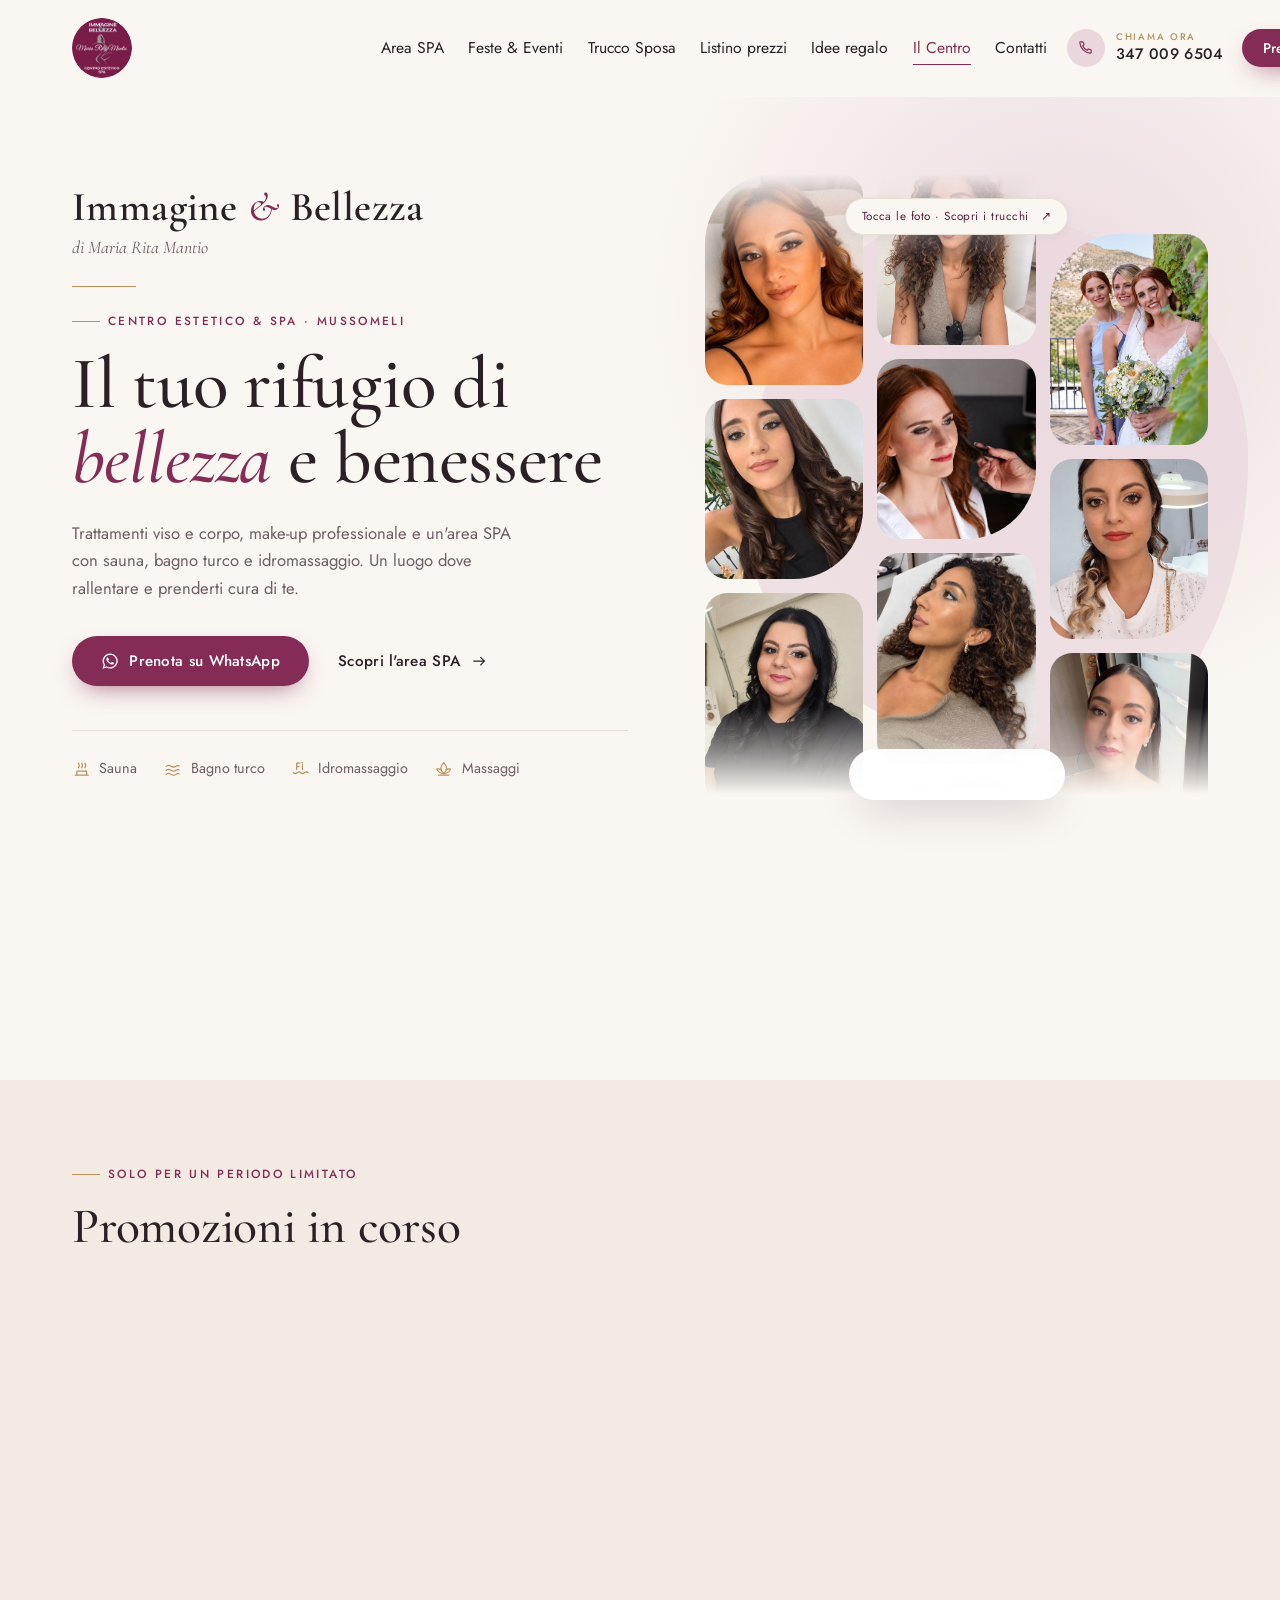
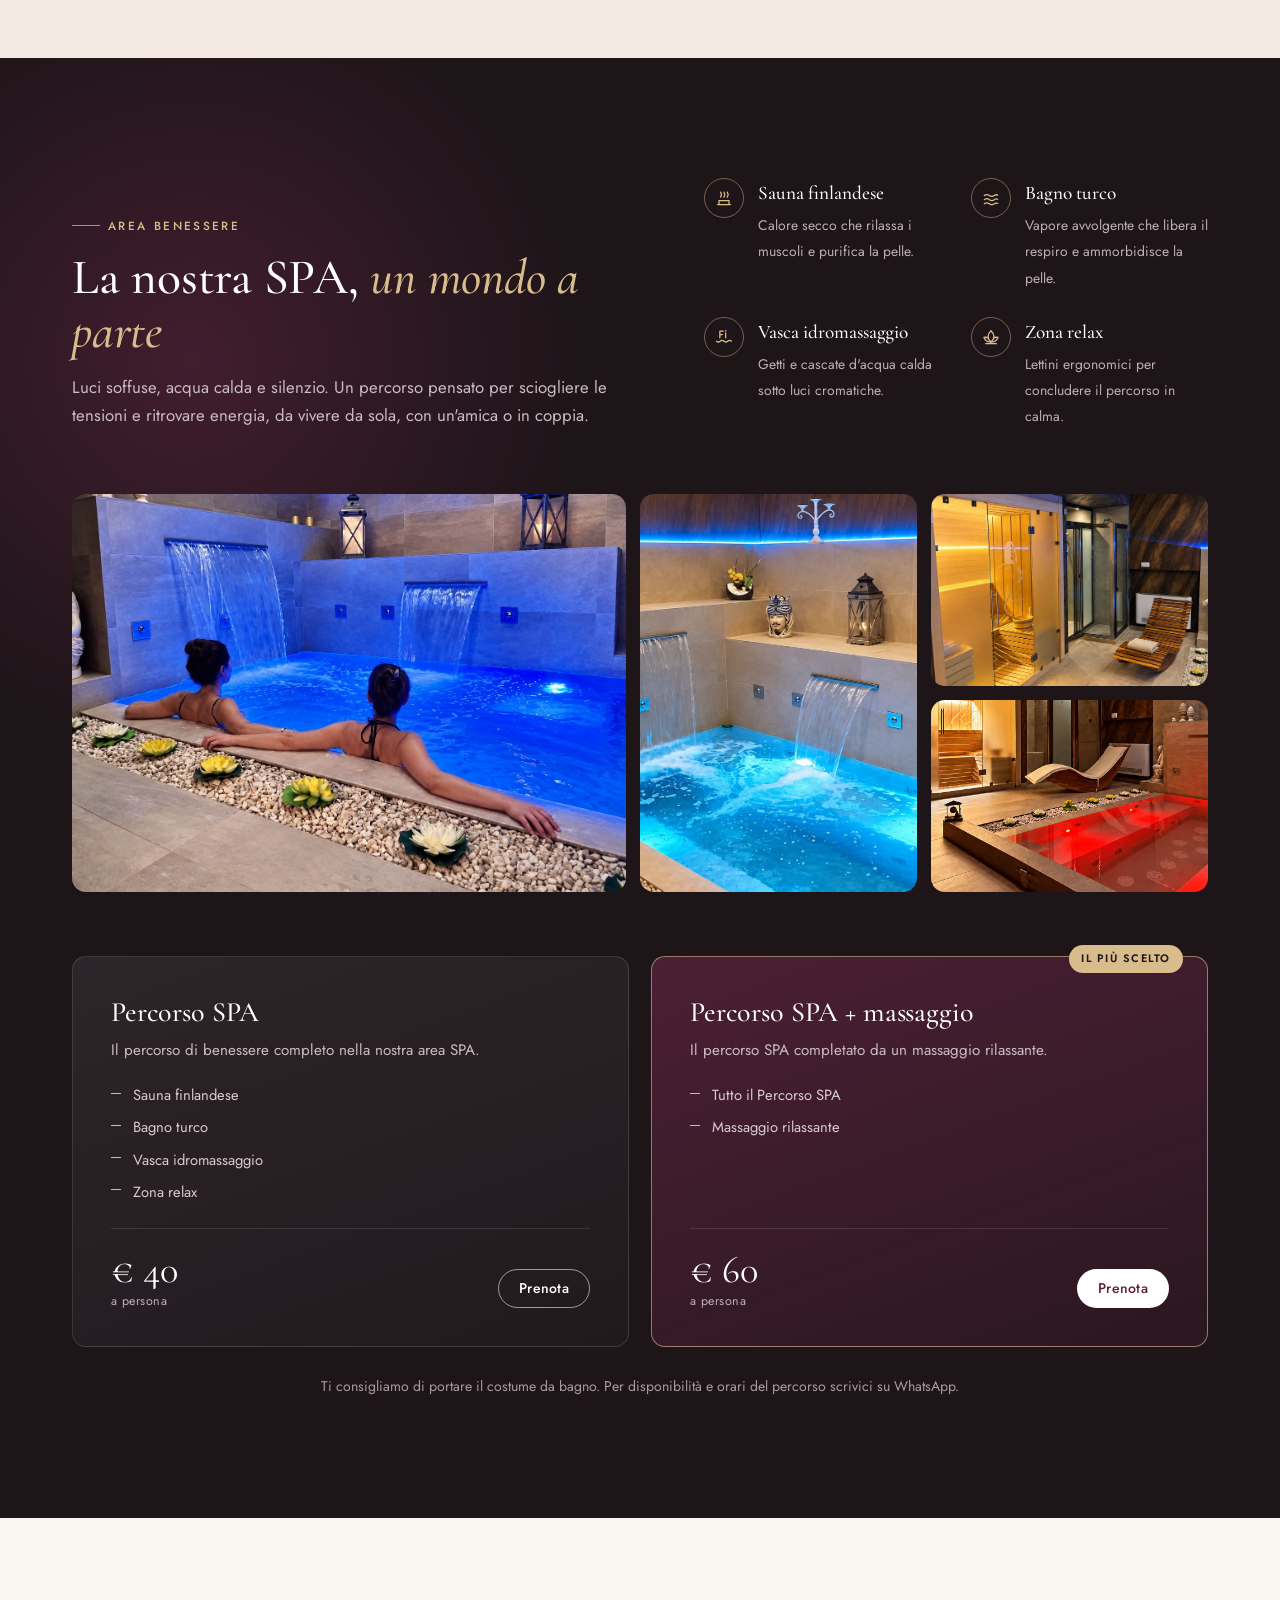
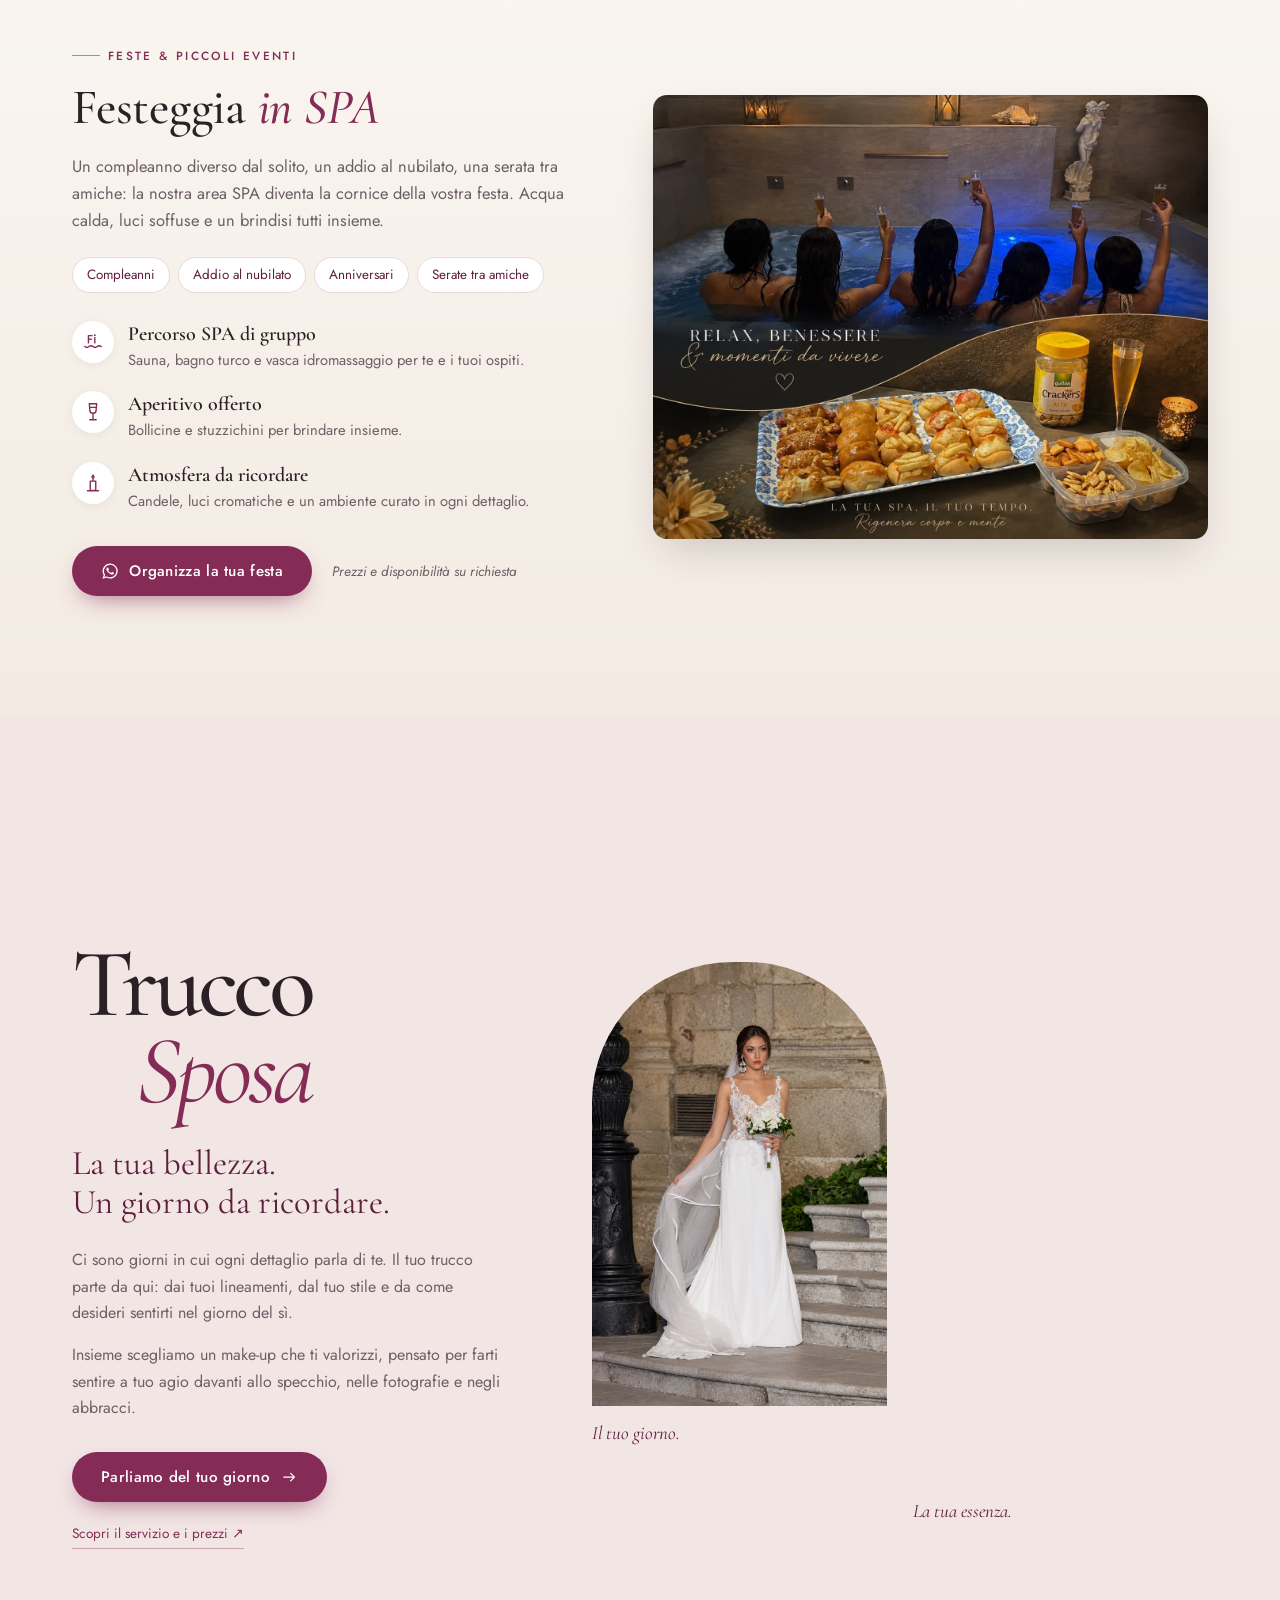
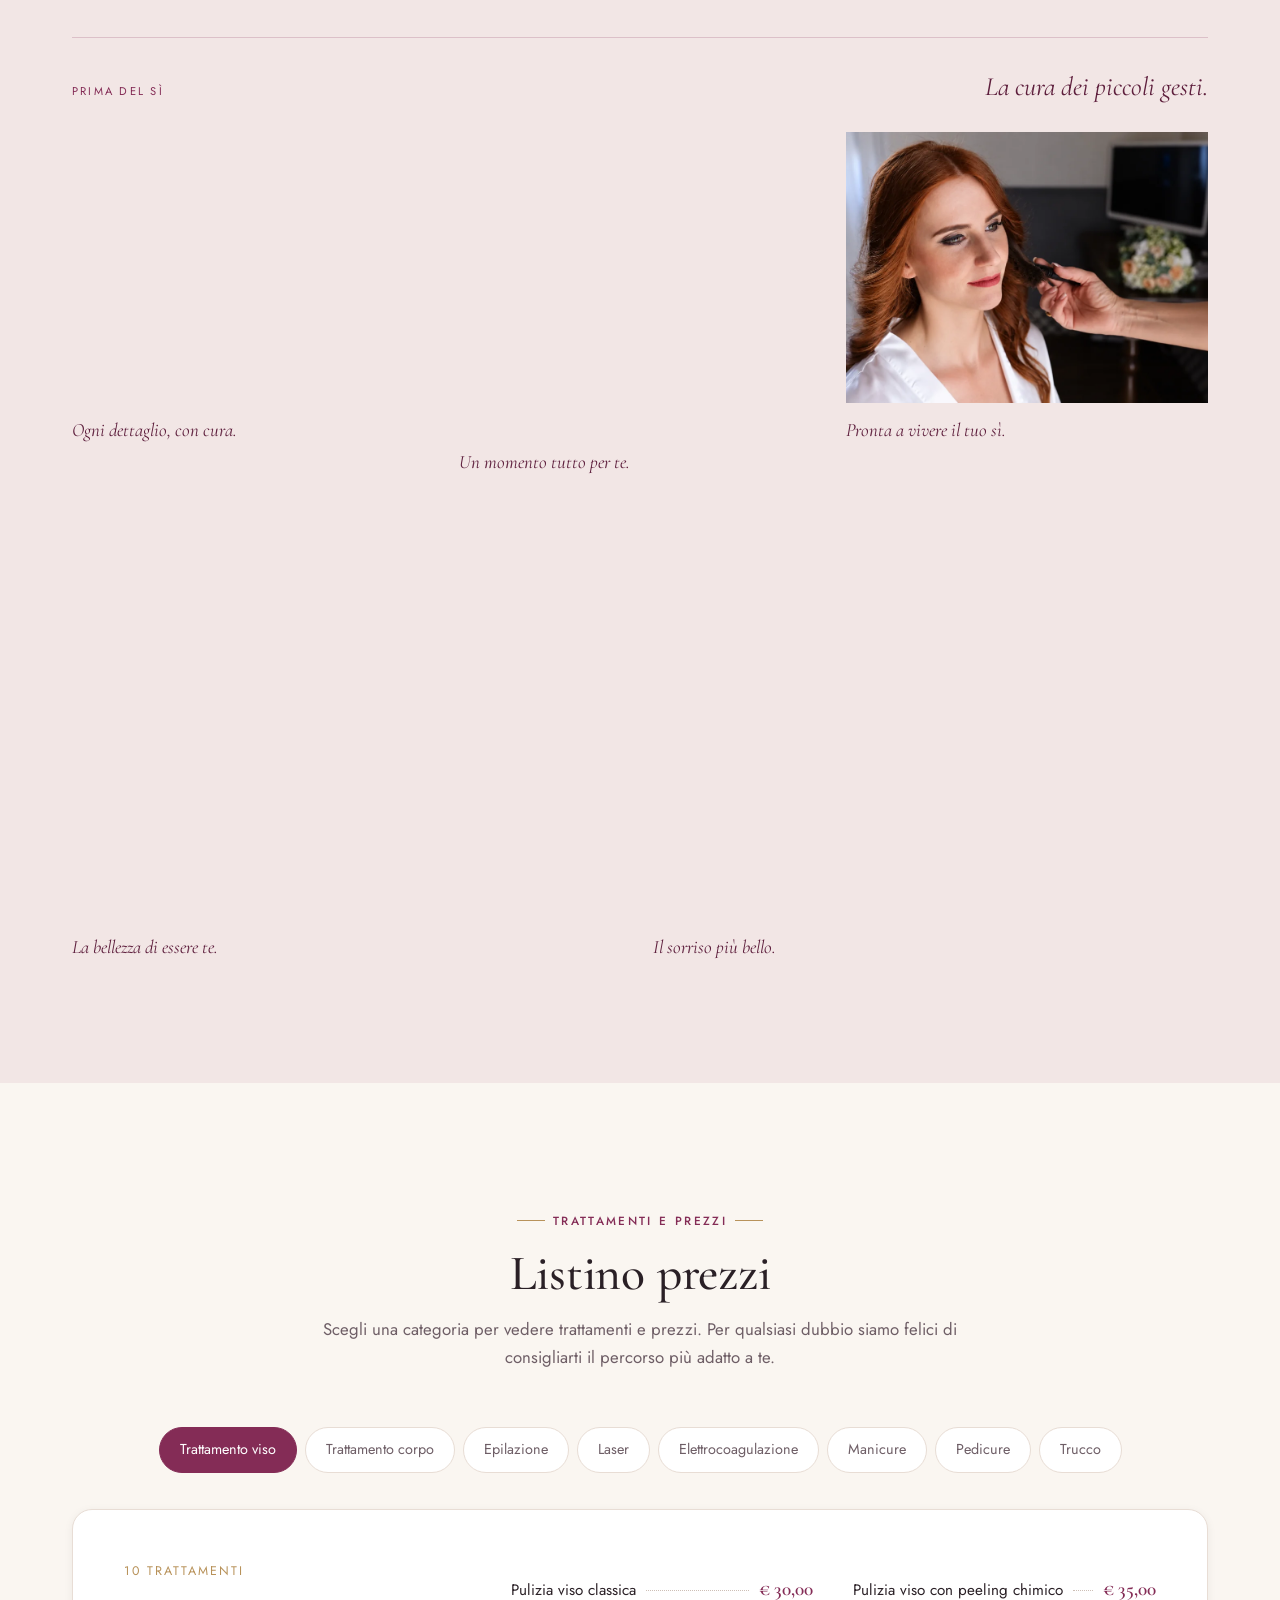
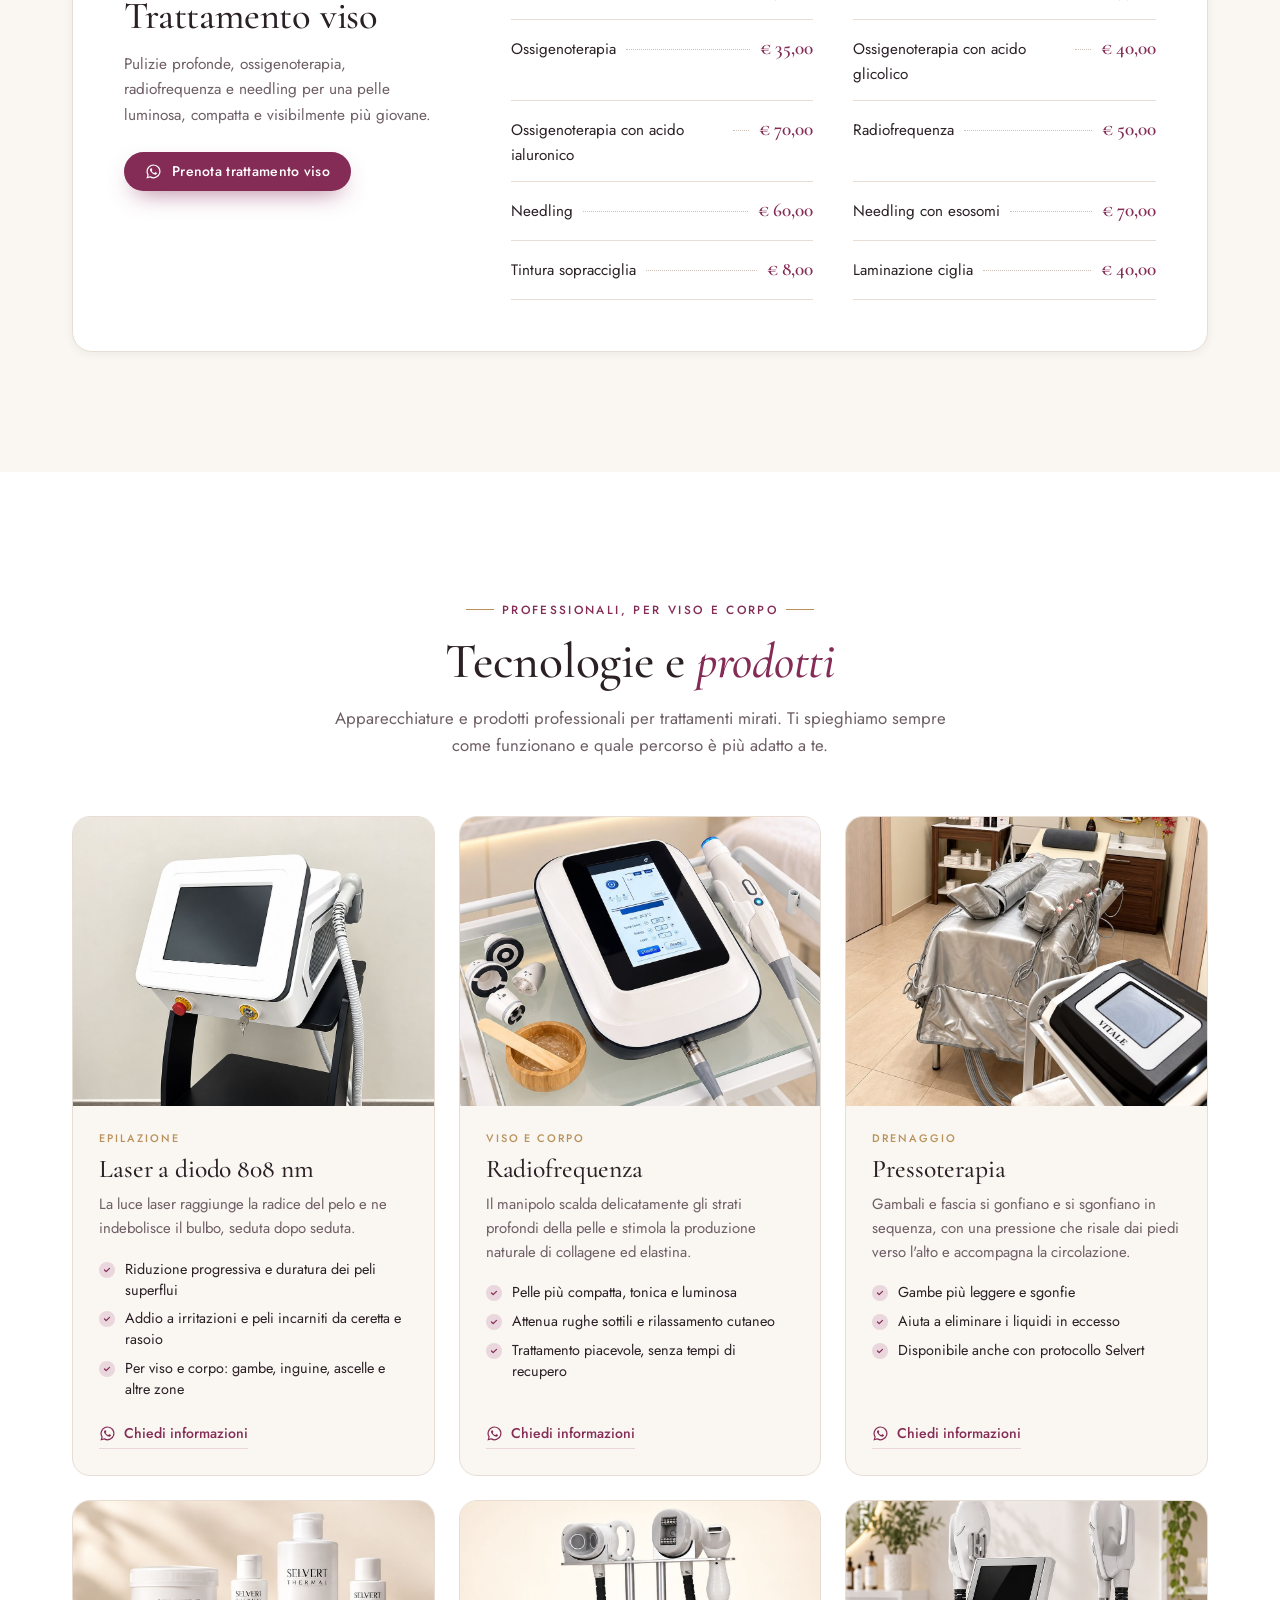
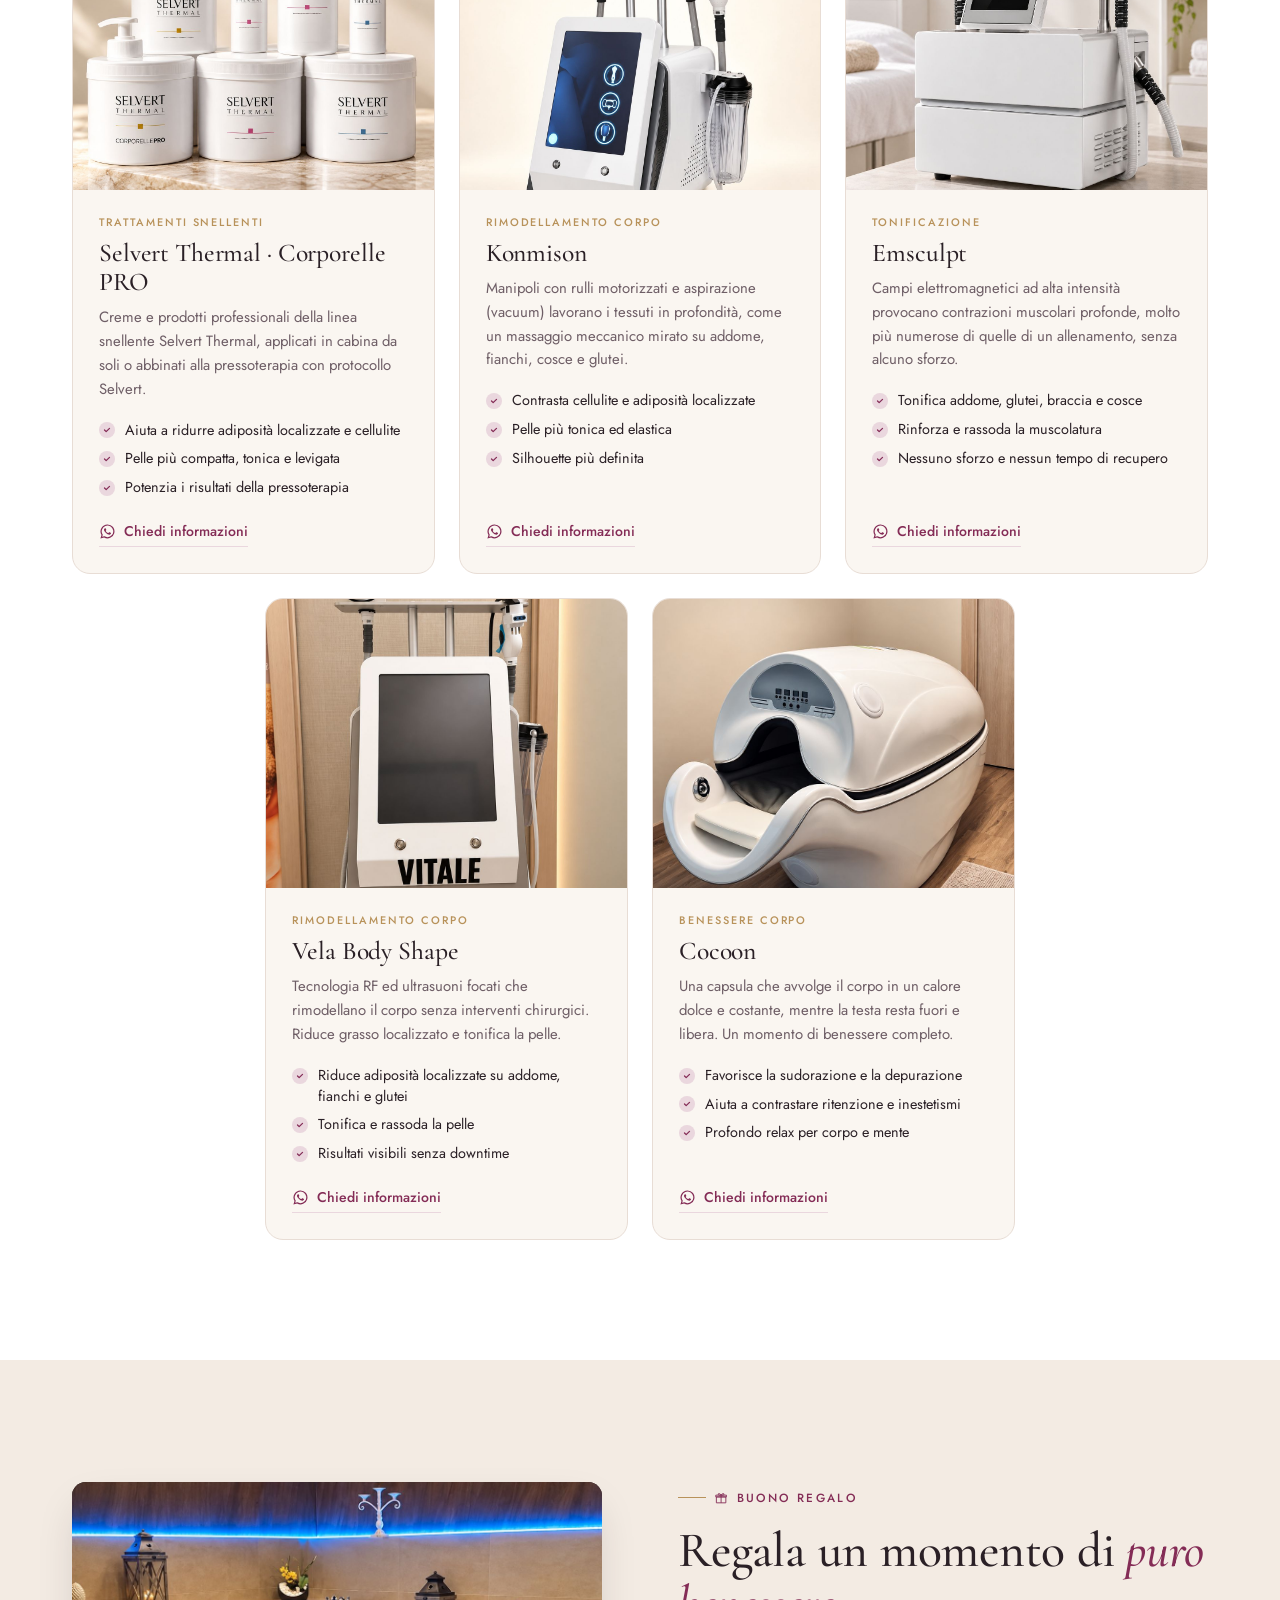
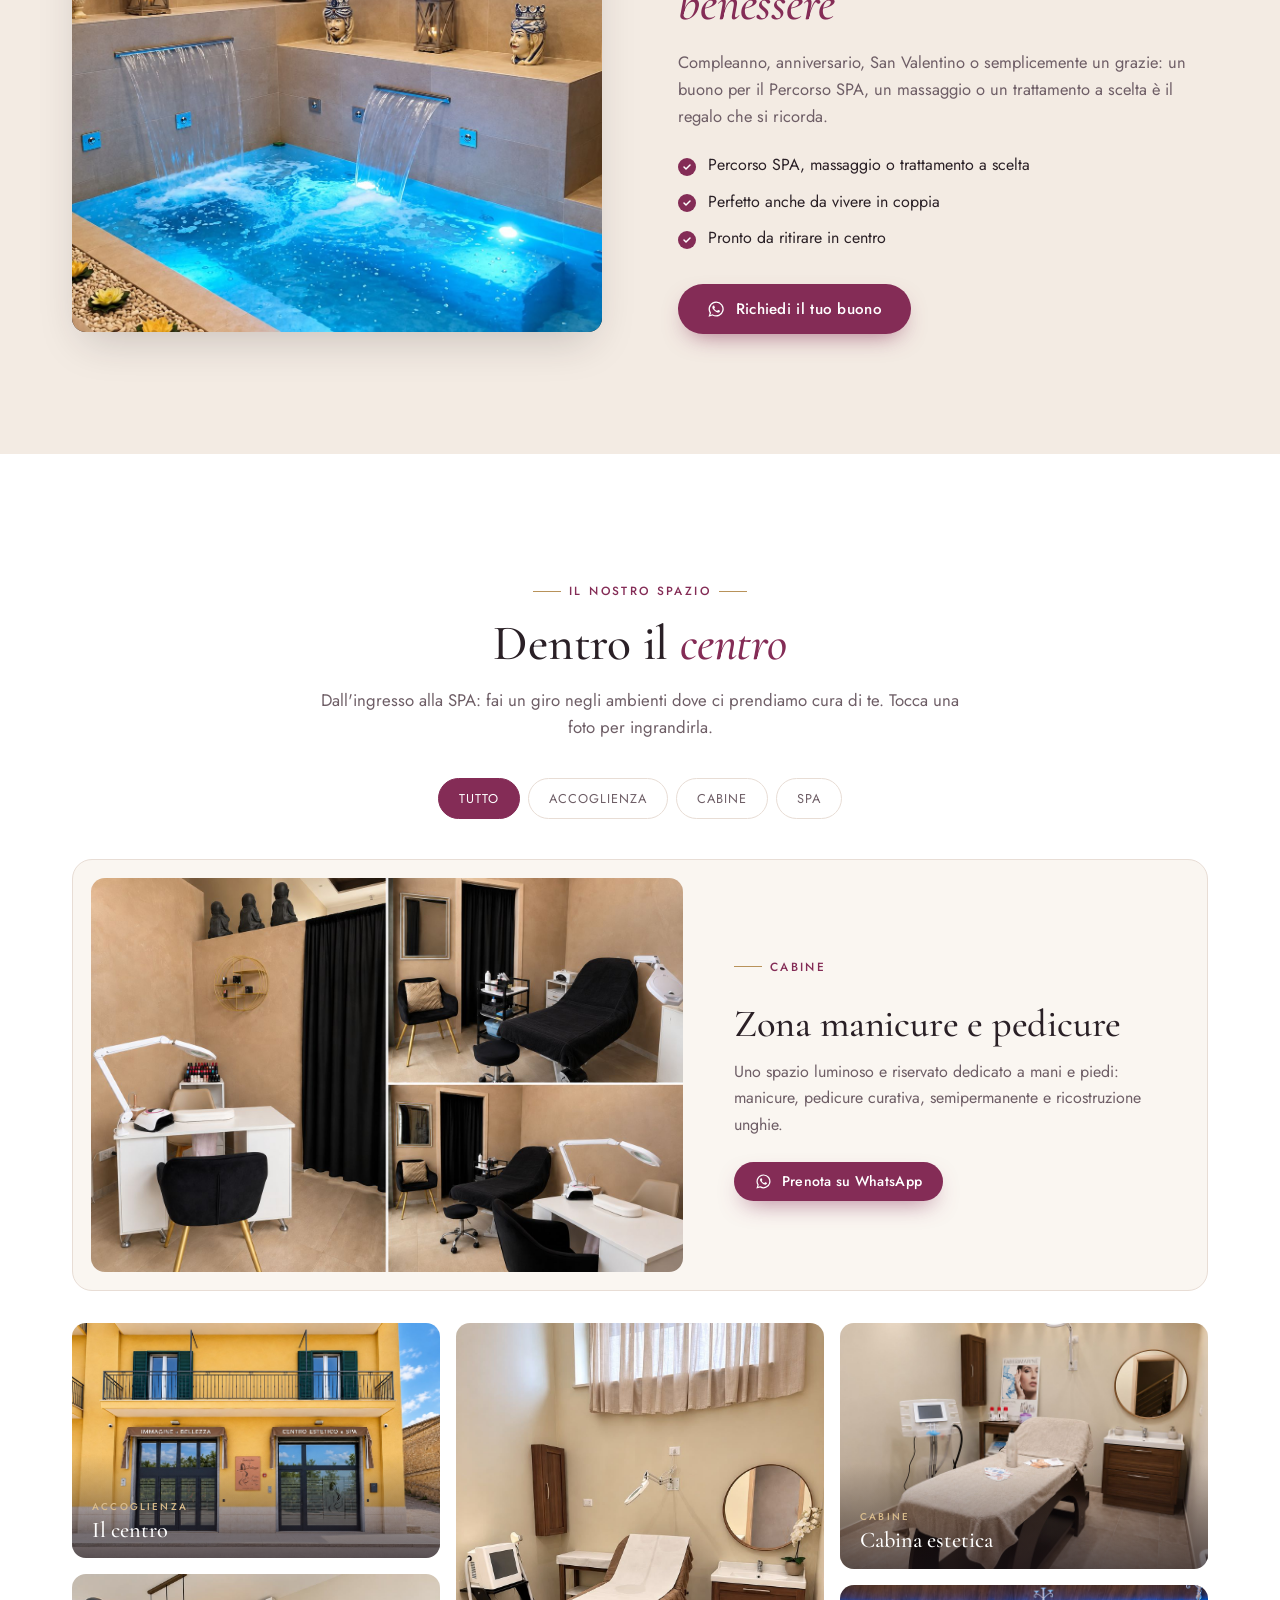
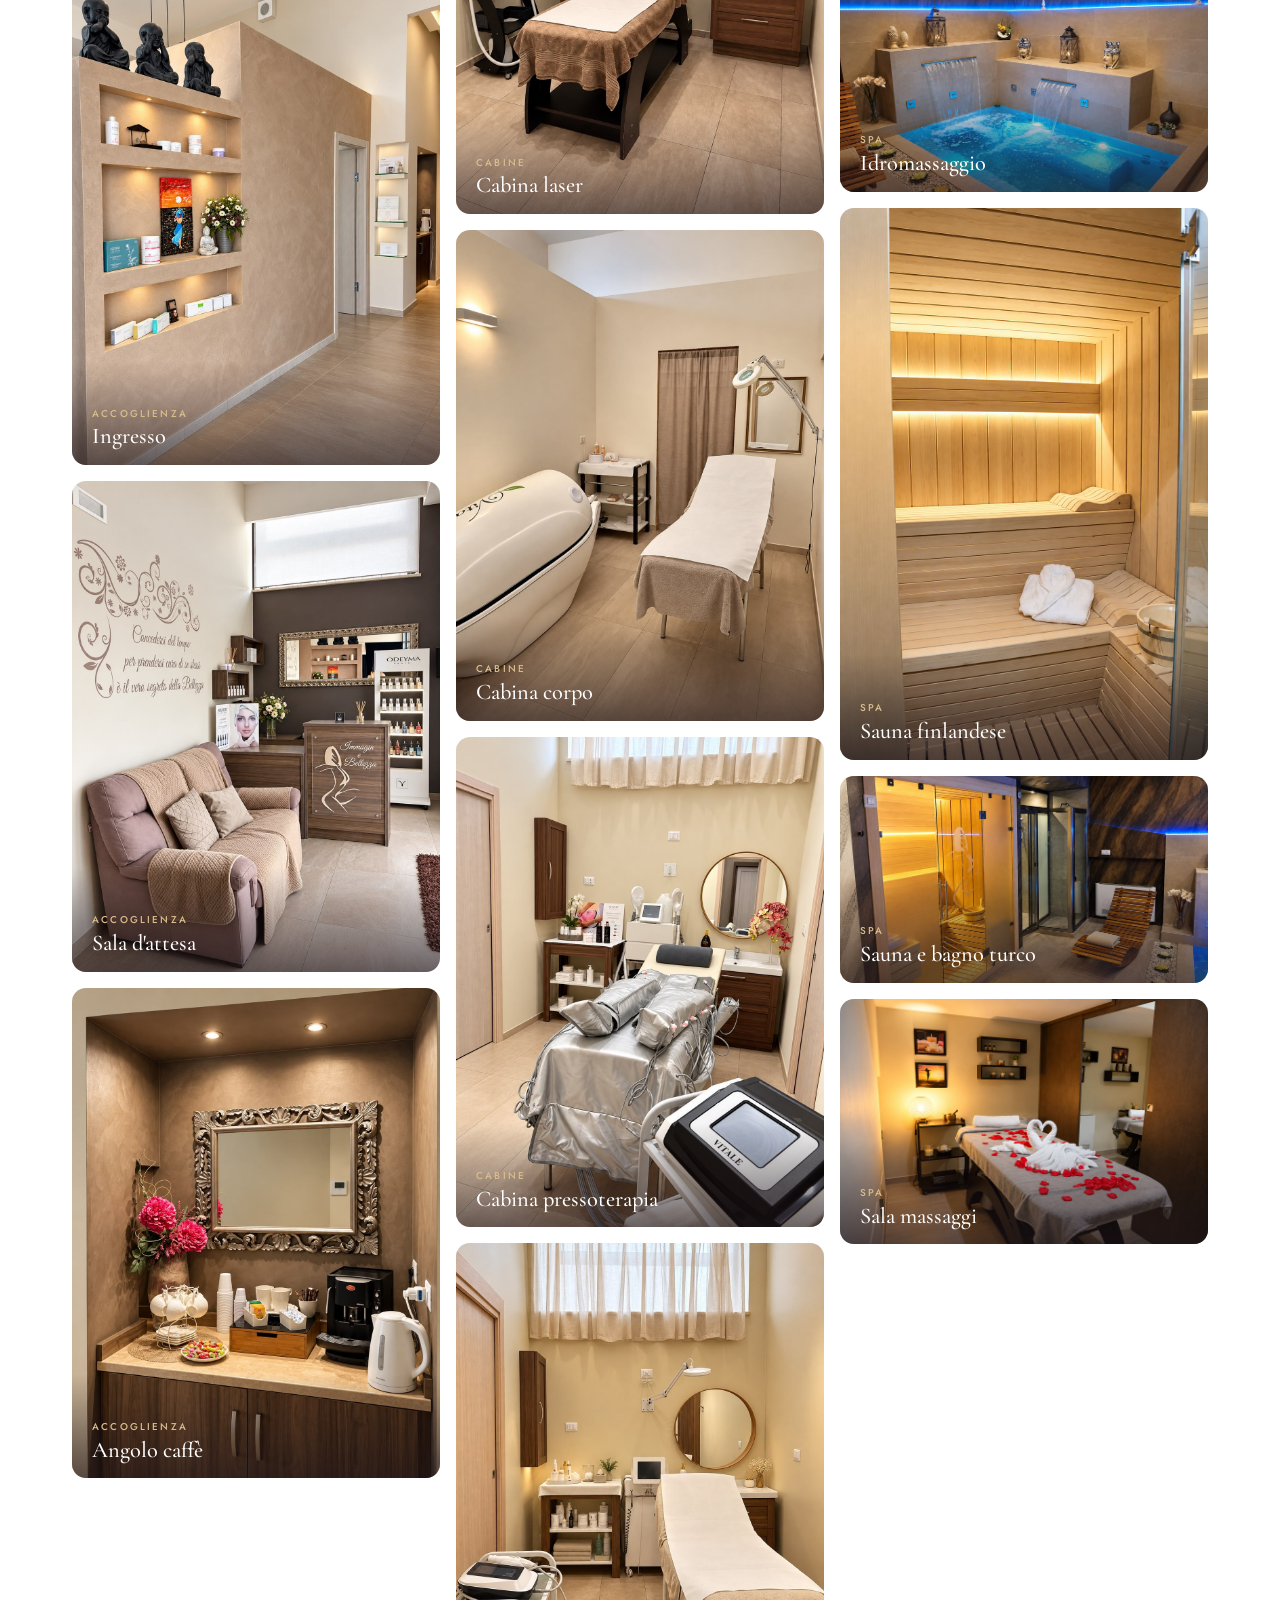
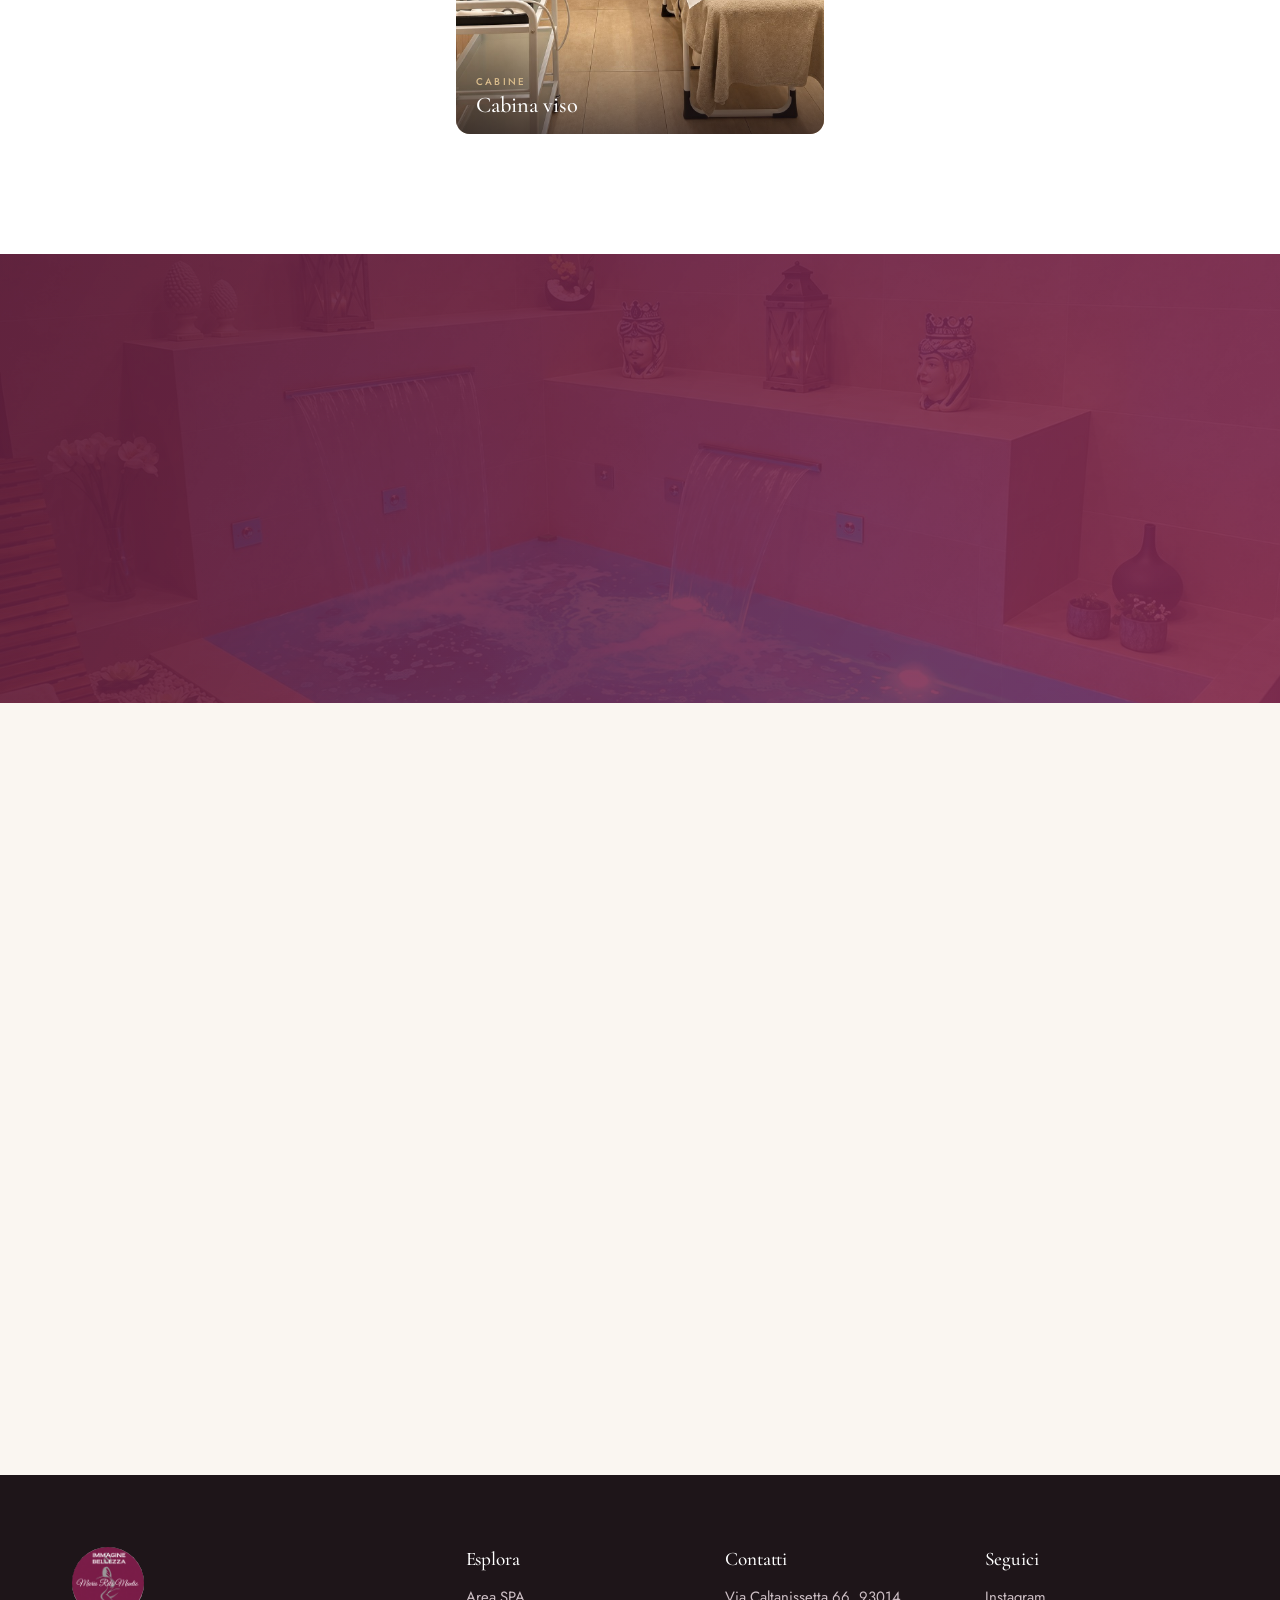
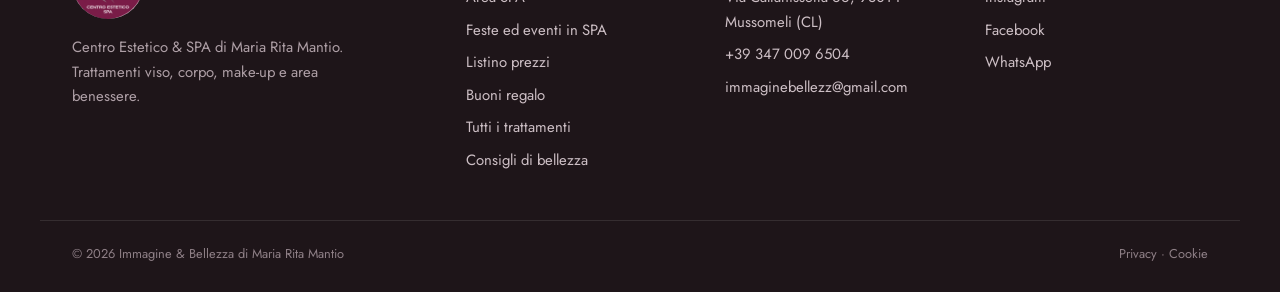
==== commit f5f5431a: "spose" ====
--- a/index.html
+++ b/index.html
@@ -123,6 +123,7 @@
       <ul>
         <li><a href="#spa">Area SPA</a></li>
         <li><a href="#eventi">Feste &amp; Eventi</a></li>
+        <li><a href="#trucco-sposa">Trucco Sposa</a></li>
         <li><a href="#servizi">Listino prezzi</a></li>
         <li><a href="#regalo">Idee regalo</a></li>
         <li><a href="#galleria">Il Centro</a></li>
@@ -167,7 +168,8 @@
         </ul>
       </div>
       <div class="hero-visual">
-        <div class="hero-arch" id="hero-arch" aria-label="Foto del centro estetico e dell'area SPA" role="img"></div>
+        <button type="button" class="hero-arch" id="hero-arch" data-gallery="/images/web/ragazze/trucco-professionale-capelli-ricci.jpg" data-set="trucchi" aria-label="Apri la galleria dei trucchi: scorri tutte le foto" aria-haspopup="dialog"></button>
+        <span class="hero-gallery-hint" aria-hidden="true">Tocca le foto · Scopri i trucchi <span>↗</span></span>
         <img class="hero-seal" src="images/web/logo.png" alt="" width="120" height="120">
         <div class="hero-card" id="hero-card"><strong>Trucco sposa</strong></div>
       </div>
@@ -247,6 +249,75 @@
     </div>
   </section>
 
+  <!-- ===================== TRUCCO SPOSA ===================== -->
+  <section id="trucco-sposa" class="spose" aria-labelledby="spose-titolo">
+    <div class="wrap">
+      <div class="spose-intestazione reveal">
+        <span class="eyebrow">Il giorno del sì</span>
+        <span class="spose-dettaglio">Maria Rita Mantio · Make-up sposa</span>
+      </div>
+      <div class="spose-storia">
+        <div class="spose-racconto reveal">
+          <h2 id="spose-titolo">Trucco <em>Sposa</em></h2>
+          <p class="spose-promessa">La tua bellezza.<br>Un giorno da ricordare.</p>
+          <p>Ci sono giorni in cui ogni dettaglio parla di te. Il tuo trucco parte da qui: dai tuoi lineamenti, dal tuo stile e da come desideri sentirti nel giorno del sì.</p>
+          <p>Insieme scegliamo un make-up che ti valorizzi, pensato per farti sentire a tuo agio davanti allo specchio, nelle fotografie e negli abbracci.</p>
+          <a class="btn btn-primary" data-wa="Ciao! Mi sposo e vorrei informazioni sul trucco sposa. Possiamo verificare la disponibilità per la mia data?" href="https://wa.me/393470096504?text=Ciao%21%20Vorrei%20informazioni%20sul%20trucco%20sposa.">Parliamo del tuo giorno <svg class="ico" aria-hidden="true"><use href="#i-arrow"/></svg></a>
+          <a class="spose-scopri" href="/trattamenti/trucco-sposa/">Scopri il servizio e i prezzi <span aria-hidden="true">↗</span></a>
+        </div>
+        <div class="spose-ritratti reveal">
+          <figure class="spose-abito">
+            <button type="button" data-gallery="/images/web/spose/sposa-abito.webp" data-set="spose" aria-label="Ingrandisci la foto della sposa in abito nuziale">
+              <img src="/images/web/spose/sposa-abito.webp" alt="Sposa in abito bianco con bouquet, davanti a una scalinata in pietra" width="935" height="1400" loading="lazy" decoding="async">
+            </button>
+            <figcaption>Il tuo giorno.</figcaption>
+          </figure>
+          <figure class="spose-ritratto">
+            <button type="button" data-gallery="/images/web/spose/ritratto-sposa.webp" data-set="spose" aria-label="Ingrandisci il ritratto del trucco sposa">
+              <img src="/images/web/spose/ritratto-sposa.webp" alt="Ritratto di una sposa con trucco occhi definito e rossetto rosso" width="1000" height="1256" loading="lazy" decoding="async">
+            </button>
+            <figcaption>La tua essenza.</figcaption>
+          </figure>
+        </div>
+      </div>
+      <div class="spose-preparativi">
+        <div class="spose-preparativi-titolo reveal"><span>Prima del sì</span><p>La cura dei piccoli gesti.</p></div>
+        <div class="spose-sequenza">
+          <figure class="reveal">
+            <button type="button" data-gallery="/images/web/spose/preparazione-sposa.webp" data-set="spose" aria-label="Ingrandisci la foto dei preparativi della sposa">
+              <img src="/images/web/spose/preparazione-sposa.webp" alt="Applicazione del rossetto durante i preparativi di una sposa" width="1000" height="1333" loading="lazy" decoding="async">
+            </button>
+            <figcaption>Ogni dettaglio, con cura.</figcaption>
+          </figure>
+          <figure class="reveal">
+            <button type="button" data-gallery="/images/web/spose/make-up-sposa.webp" data-set="spose" aria-label="Ingrandisci la foto del make-up della sposa">
+              <img src="/images/web/spose/make-up-sposa.webp" alt="La truccatrice al lavoro sul make-up di una sposa dai capelli scuri" width="1000" height="665" loading="lazy" decoding="async">
+            </button>
+            <figcaption>Un momento tutto per te.</figcaption>
+          </figure>
+          <figure class="reveal">
+            <button type="button" data-gallery="/images/web/spose/trucco-capelli-rossi.webp" data-set="spose" aria-label="Ingrandisci il trucco della sposa dai capelli rossi">
+              <img src="/images/web/spose/trucco-capelli-rossi.webp" alt="Ritocchi al trucco di una sposa dai capelli rossi con un pennello" width="1000" height="667" loading="lazy" decoding="async">
+            </button>
+            <figcaption>Pronta a vivere il tuo sì.</figcaption>
+          </figure>
+          <figure class="reveal">
+            <button type="button" data-gallery="/images/web/spose/sposa-dettaglio.webp" data-set="spose" aria-label="Ingrandisci il ritratto della sposa con abito in pizzo">
+              <img src="/images/web/spose/sposa-dettaglio.webp" alt="Primo piano di una sposa con abito in pizzo, trucco occhi luminoso e rossetto rosato" width="911" height="1400" loading="lazy" decoding="async">
+            </button>
+            <figcaption>La bellezza di essere te.</figcaption>
+          </figure>
+          <figure class="reveal">
+            <button type="button" data-gallery="/images/web/spose/sposa-sorriso.webp" data-set="spose" aria-label="Ingrandisci la foto della sposa sorridente">
+              <img src="/images/web/spose/sposa-sorriso.webp" alt="Sposa sorridente con raccolto scuro, trucco occhi definito e abito bianco in pizzo" width="1100" height="906" loading="lazy" decoding="async">
+            </button>
+            <figcaption>Il sorriso più bello.</figcaption>
+          </figure>
+        </div>
+      </div>
+    </div>
+  </section>
+
   <!-- ===================== SERVIZI ESTETICI ===================== -->
   <section id="servizi" class="servizi">
     <div class="wrap">
--- a/css/style.css
+++ b/css/style.css
@@ -148,7 +148,7 @@
 .nav-toggle[aria-expanded="true"] span:nth-child(3){transform:translateY(-6px) rotate(-45deg)}
 
 @media (max-width:1240px){.header-phone .hp-txt{display:none}}
-@media (max-width:1120px){
+@media (max-width:1240px){
   :root{--header-h:76px}
   /* il blur farebbe da contenitore al menu (position:fixed) e lo schiaccerebbe nell'altezza della barra */
   header.site{backdrop-filter:none;-webkit-backdrop-filter:none;background:rgba(250,246,241,.97)}
@@ -206,6 +206,7 @@
 }
 /* Tre colonne di foto che scorrono piano in verticale, sfumate in alto e in basso */
 .hero-arch{
+  width:100%;text-align:left;cursor:zoom-in;
   display:grid;grid-template-columns:repeat(3,1fr);gap:14px;height:min(620px,72vh);overflow:hidden;
   -webkit-mask-image:linear-gradient(to bottom,transparent 0,#000 14%,#000 86%,transparent 100%);
           mask-image:linear-gradient(to bottom,transparent 0,#000 14%,#000 86%,transparent 100%);
@@ -217,6 +218,9 @@
 .hero-col img:nth-child(3n+1){border-radius:70px 22px 22px 22px}
 .hero-col img:nth-child(3n+2){aspect-ratio:3/3.4;border-radius:22px 22px 70px 22px}
 .hero-arch:hover .hero-col{animation-play-state:paused}
+.hero-arch:focus-visible .hero-col{animation-play-state:paused}
+.hero-gallery-hint{position:absolute;top:24px;left:50%;transform:translateX(-50%);z-index:2;pointer-events:none;white-space:nowrap;background:var(--crema);color:var(--bordeaux-scuro);border:1px solid var(--bordo);border-radius:999px;padding:8px 16px;font-size:.73rem;letter-spacing:.04em;box-shadow:var(--ombra-s)}
+.hero-gallery-hint>span{margin-left:8px}
 @keyframes sale{to{transform:translateY(calc(-50% - 7px))}}
 .hero-seal{display:none}
 .hero-card{
@@ -547,6 +551,7 @@
   display:none;align-items:center;justify-content:center;
 }
 .lightbox[open]{display:flex}
+body:has(.lightbox[open]){overflow:hidden}
 .lightbox::backdrop{background:rgba(20,14,17,.92)}
 .lightbox figure{max-width:min(92vw,1200px);max-height:86vh;display:flex;flex-direction:column;align-items:center;gap:12px}
 .lightbox img{max-height:80vh;width:auto;border-radius:var(--radius-s);animation:fadeUp .35s var(--ease)}
@@ -647,6 +652,60 @@
 
 /* Link Privacy · Cookie nel footer (compaiono solo se inseriti nel pannello) */
 [data-legali] > span:not([hidden]) + span:not([hidden])::before{content:" · "}
+
+/* ---------- Trucco Sposa: racconto fotografico ---------- */
+.spose{background:#F2E6E5;position:relative;overflow:hidden}
+.spose-intestazione{display:flex;align-items:center;justify-content:space-between;gap:20px;border-bottom:1px solid rgba(132,44,86,.2);padding-bottom:20px;margin-bottom:clamp(36px,5vw,64px)}
+.spose-intestazione .eyebrow{margin:0}
+.spose-dettaglio{font-size:.7rem;letter-spacing:.14em;text-transform:uppercase;color:var(--testo-soft);text-align:right}
+.spose-storia{display:grid;grid-template-columns:.85fr 1.15fr;gap:clamp(30px,5vw,76px);align-items:center}
+.spose-racconto h2{font-size:clamp(3.7rem,7.6vw,6.8rem);line-height:.9;letter-spacing:-.04em;margin-bottom:28px}
+.spose-racconto h2 em{display:block;margin-left:clamp(30px,5vw,70px);font-weight:400}
+.spose-racconto .spose-promessa{font-family:var(--font-display);font-size:clamp(1.7rem,2.7vw,2.3rem);line-height:1.15;color:var(--bordeaux-scuro);margin-bottom:24px}
+.spose-racconto>p:not(.spose-promessa){max-width:43ch;margin-bottom:16px}
+.spose-racconto .btn{margin-top:14px}
+.spose-scopri{display:block;width:fit-content;margin-top:20px;font-size:.85rem;color:var(--bordeaux);border-bottom:1px solid rgba(132,44,86,.35);padding-bottom:4px}
+.spose-scopri:hover{border-color:var(--bordeaux)}
+.spose-ritratti{display:grid;grid-template-columns:1fr 1fr;gap:clamp(12px,2vw,26px);align-items:start}
+.spose-ritratto{margin-top:clamp(60px,10vw,140px)}
+.spose button[data-gallery]{display:block;width:100%;overflow:hidden;cursor:zoom-in}
+.spose button[data-gallery] img{width:100%;height:100%;object-fit:cover;transition:transform .7s var(--ease)}
+.spose button[data-gallery]:hover img{transform:scale(1.035)}
+.spose-abito button{aspect-ratio:2/3;border-radius:140px 140px 0 0}
+.spose-ritratto button{aspect-ratio:3/4;border-radius:0 0 100px 0}
+.spose-ritratto img{object-position:center 38%}
+.spose figcaption{font-family:var(--font-display);font-style:italic;font-size:1.18rem;color:var(--bordeaux-scuro);margin-top:12px}
+.spose-preparativi{margin-top:clamp(48px,7vw,88px);padding-top:28px;border-top:1px solid rgba(132,44,86,.2)}
+.spose-preparativi-titolo{display:flex;align-items:baseline;justify-content:space-between;gap:16px;margin-bottom:22px}
+.spose-preparativi-titolo>span{font-size:.7rem;letter-spacing:.2em;text-transform:uppercase;color:var(--bordeaux)}
+.spose-preparativi-titolo>p{font-family:var(--font-display);font-size:1.65rem;font-style:italic;color:var(--bordeaux-scuro)}
+.spose-sequenza{display:grid;grid-template-columns:repeat(6,minmax(0,1fr));gap:clamp(12px,2vw,26px)}
+.spose-sequenza figure{grid-column:span 2}
+.spose-sequenza figure:nth-last-child(-n+2){grid-column:span 3}
+.spose-sequenza button{aspect-ratio:4/3}
+.spose-sequenza img{object-position:center 38%}
+.spose-sequenza figure:nth-child(2){padding-top:32px}
+@media (max-width:760px){
+  .spose-storia{grid-template-columns:1fr;gap:38px}
+  .spose-racconto h2{font-size:clamp(4rem,16vw,6rem)}
+  .spose-racconto h2 em{display:inline;margin-left:.12em}
+  .spose-ritratti{max-width:540px;width:100%;margin-inline:auto}
+  .spose-ritratto{margin-top:64px}
+  .spose-dettaglio{max-width:150px;line-height:1.7;font-size:.6rem}
+  .spose-preparativi-titolo{display:block}
+  .spose-preparativi-titolo>p{margin-top:6px}
+  .spose-sequenza{grid-template-columns:1fr 1fr}
+  .spose-sequenza figure,.spose-sequenza figure:nth-last-child(-n+2){grid-column:auto}
+  .spose-sequenza figure:last-child{grid-column:1/-1}
+  .spose-sequenza figure:first-child button{aspect-ratio:4/3}
+  .spose-sequenza figure:nth-child(2){padding-top:0}
+  .spose-sequenza figcaption{font-size:1rem}
+}
+@media (max-width:380px){
+  .spose-racconto h2 em{display:block;margin-left:32px}
+  .spose-intestazione{align-items:flex-start;gap:10px}
+  .spose-intestazione .eyebrow{font-size:.65rem;letter-spacing:.12em}
+}
 
 /* ---------- Home: link alle pagine dei trattamenti (sotto il listino) ---------- */
 .link-trattamenti:empty{display:none}
